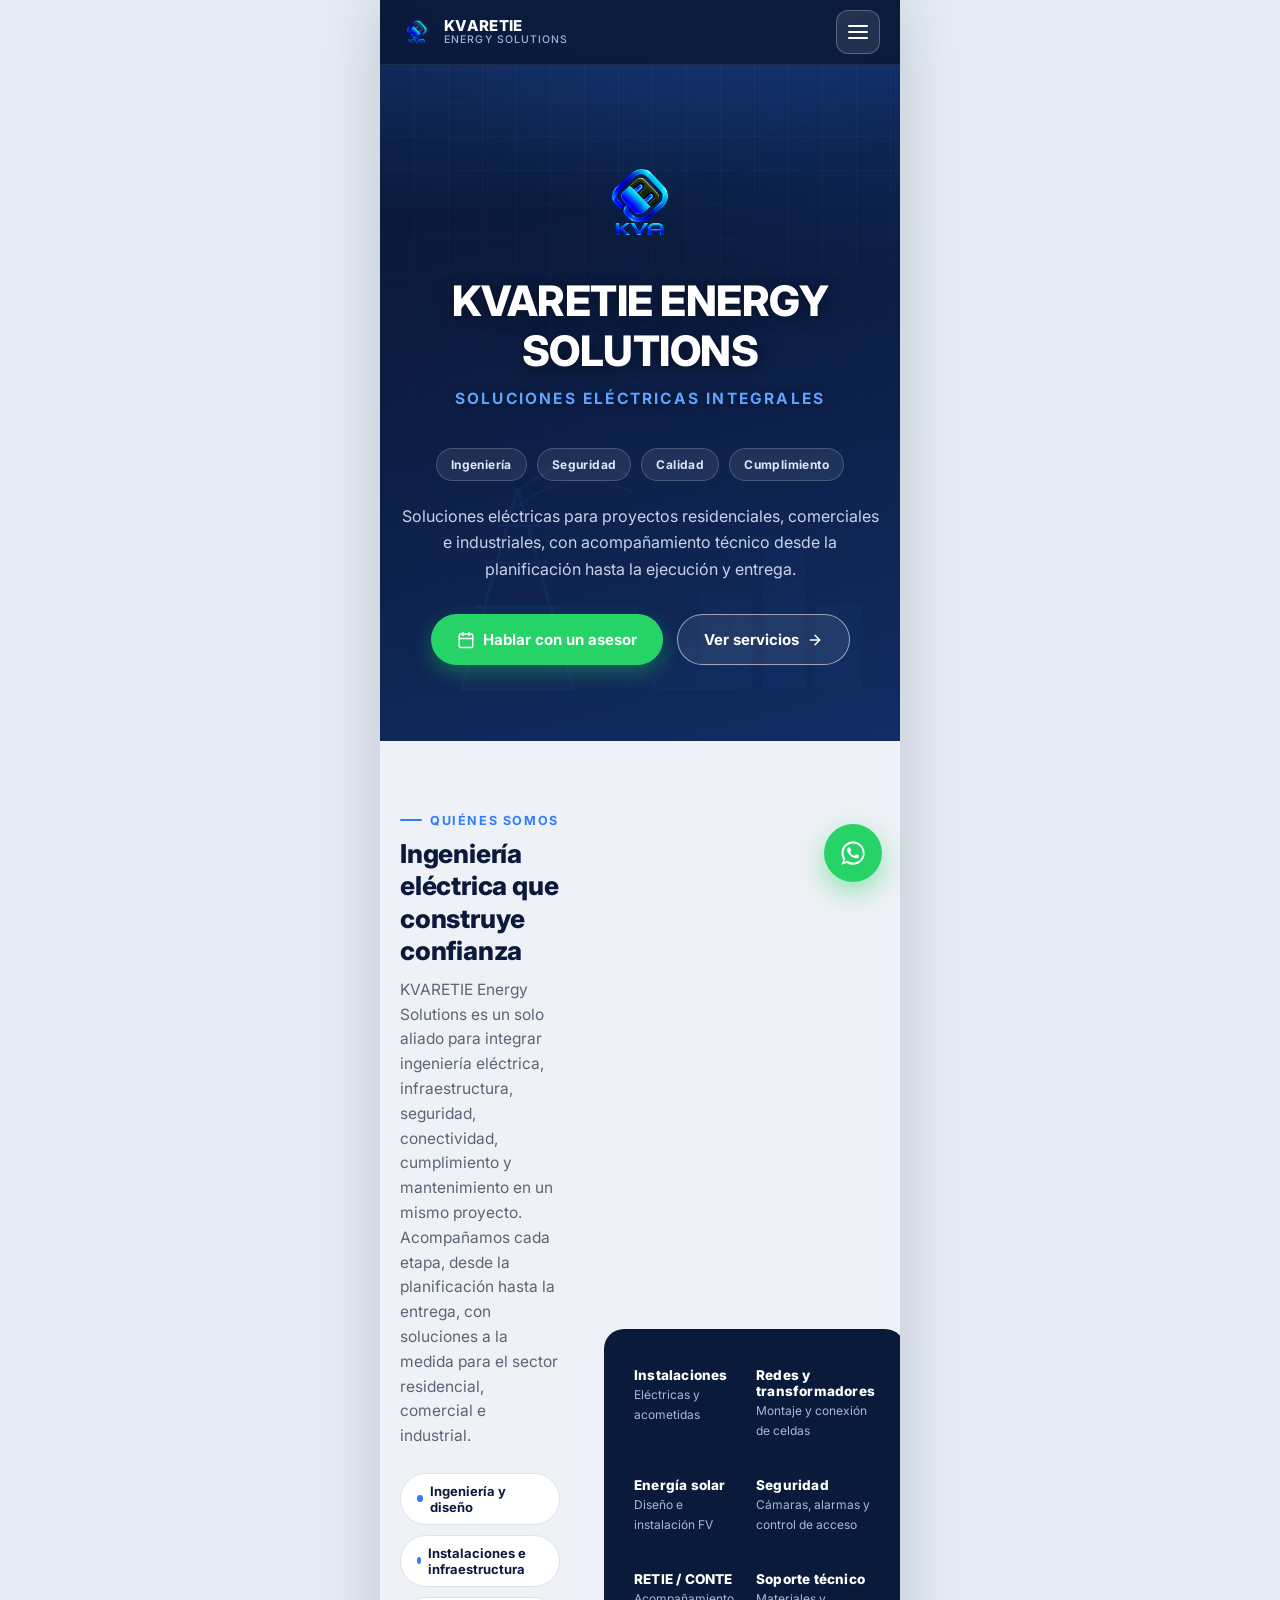
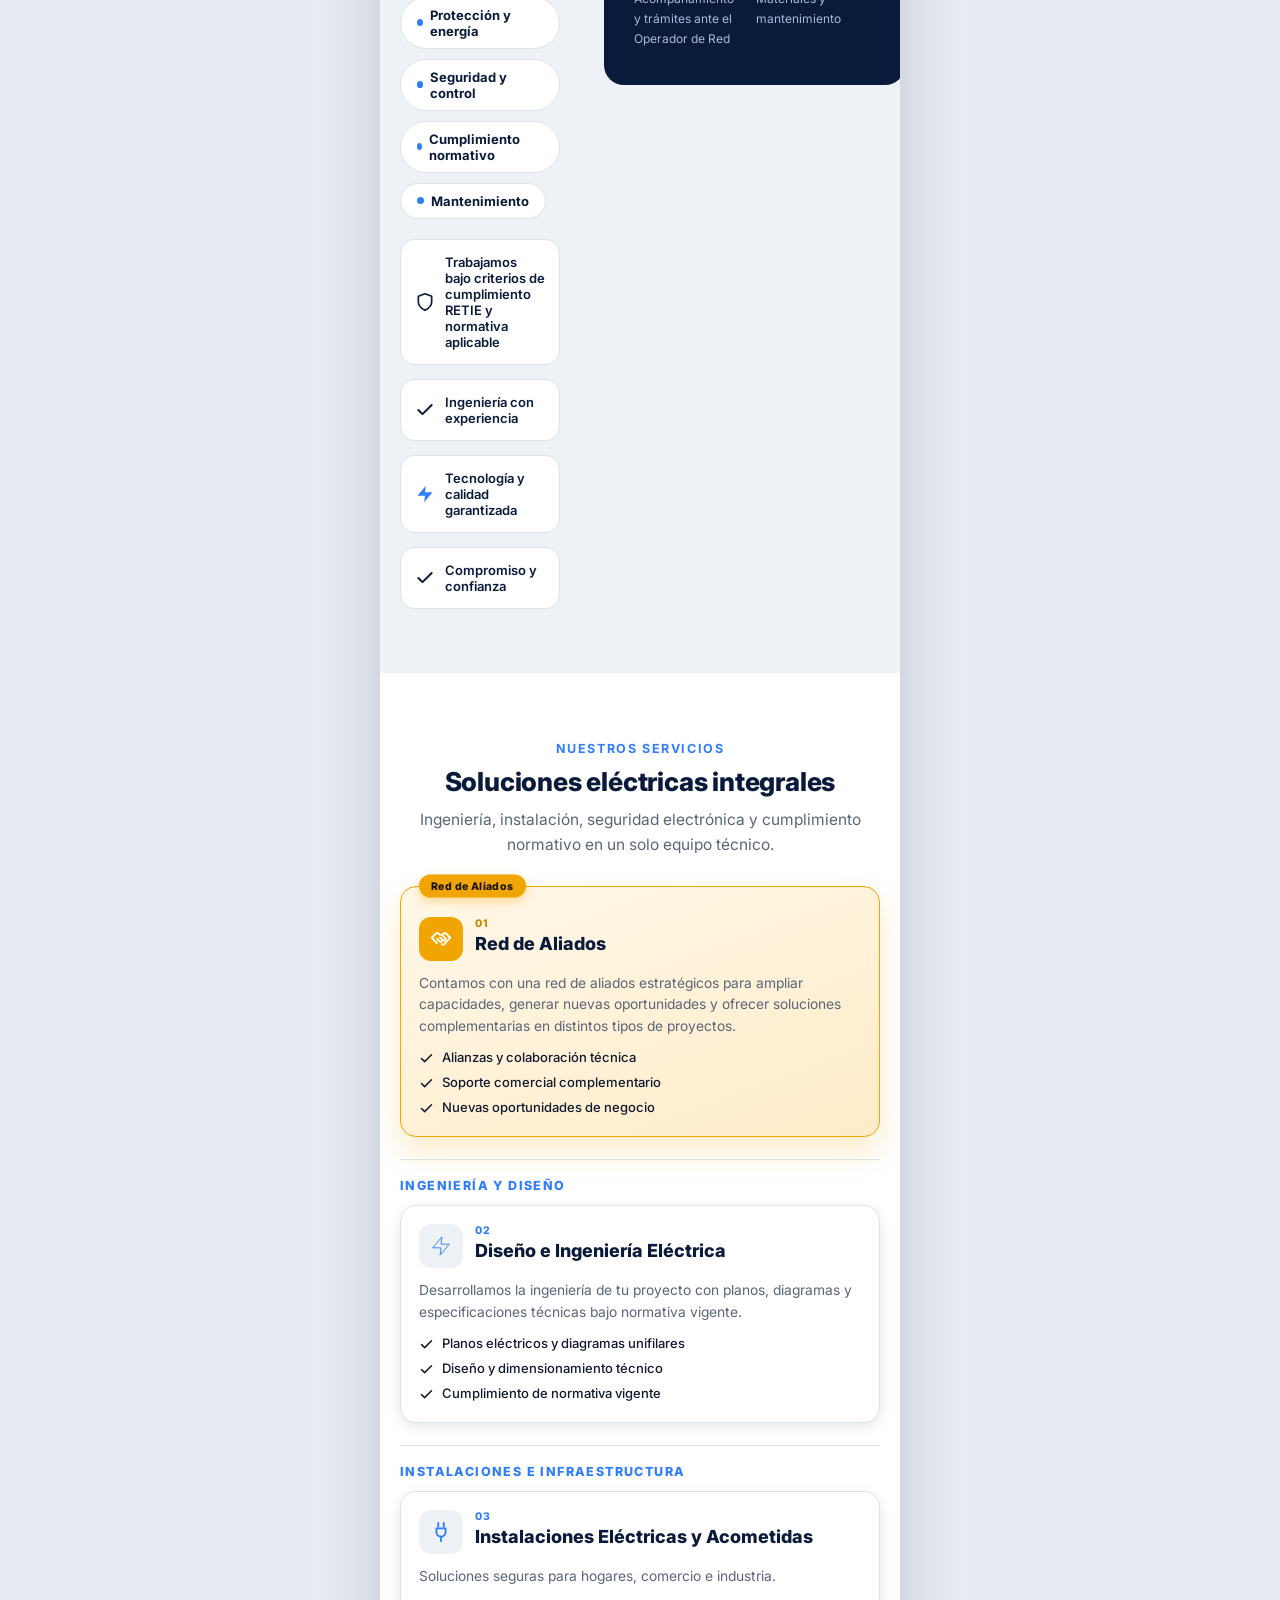
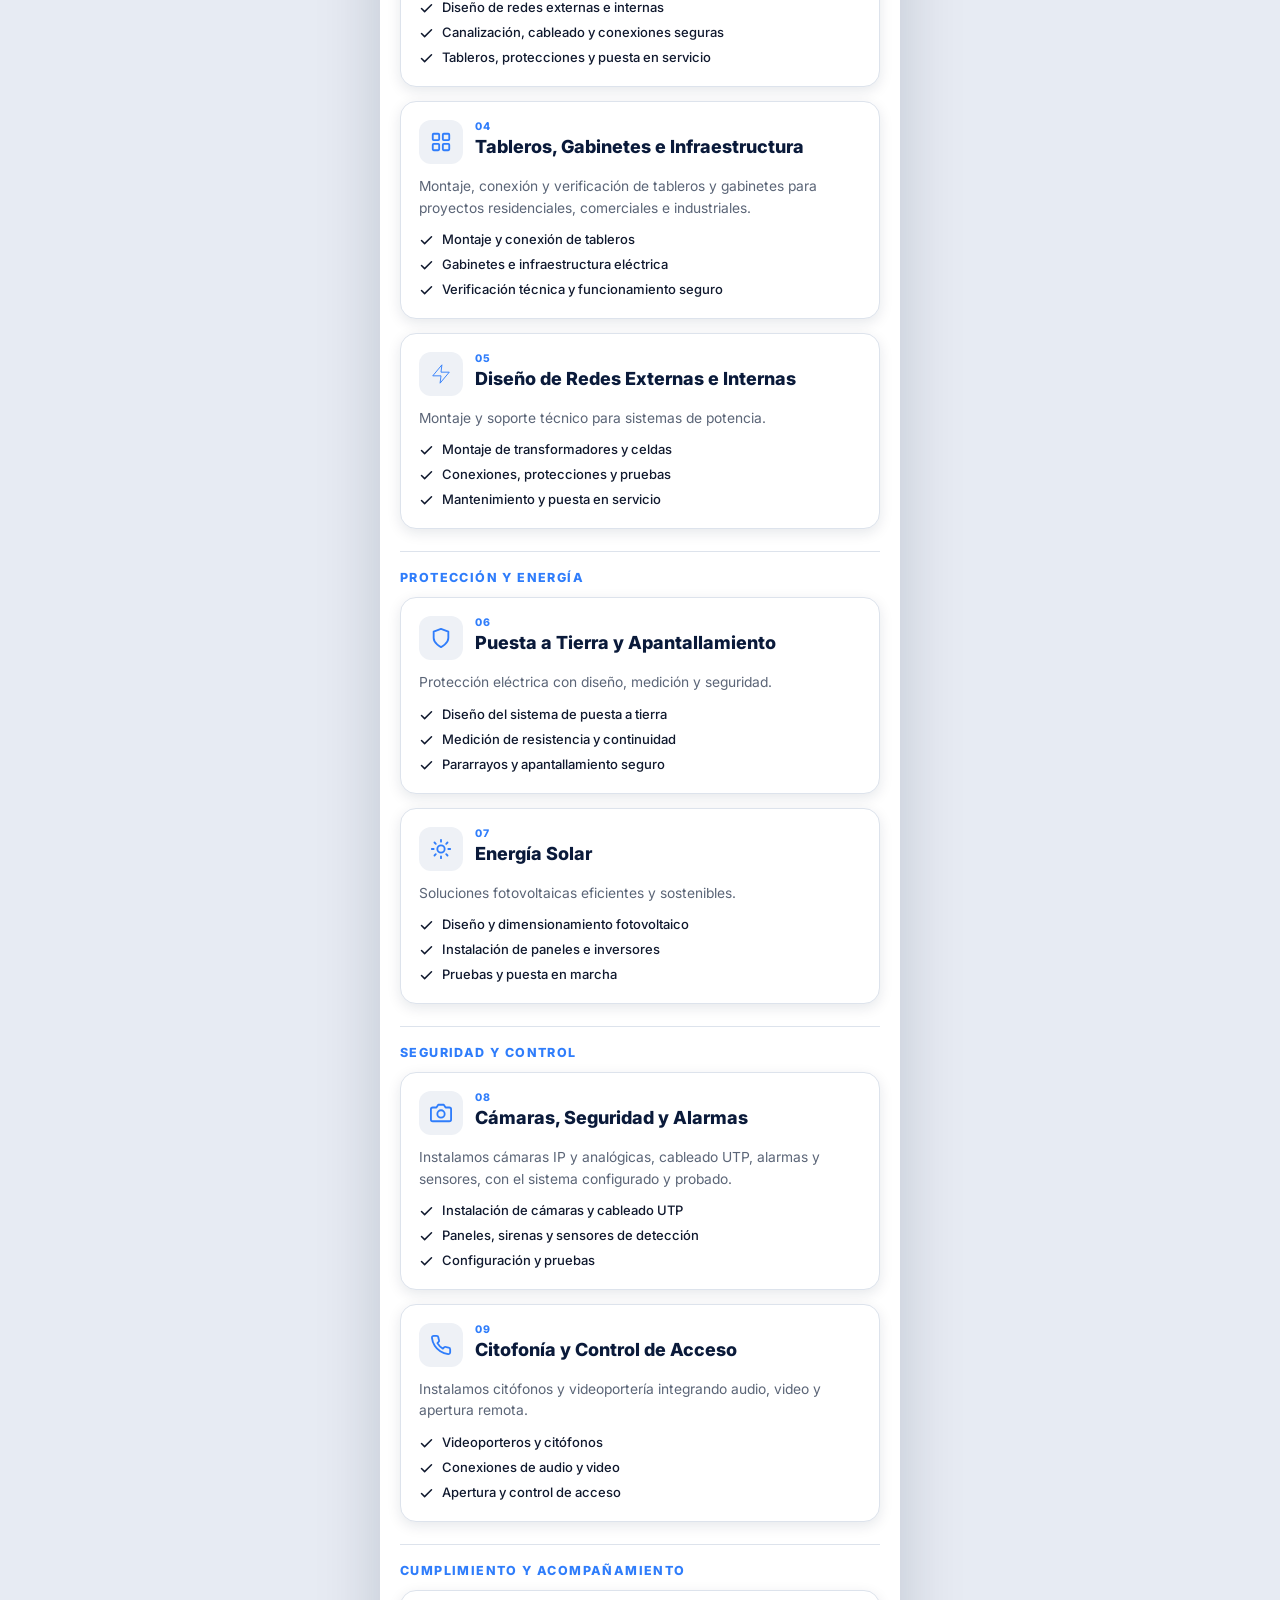
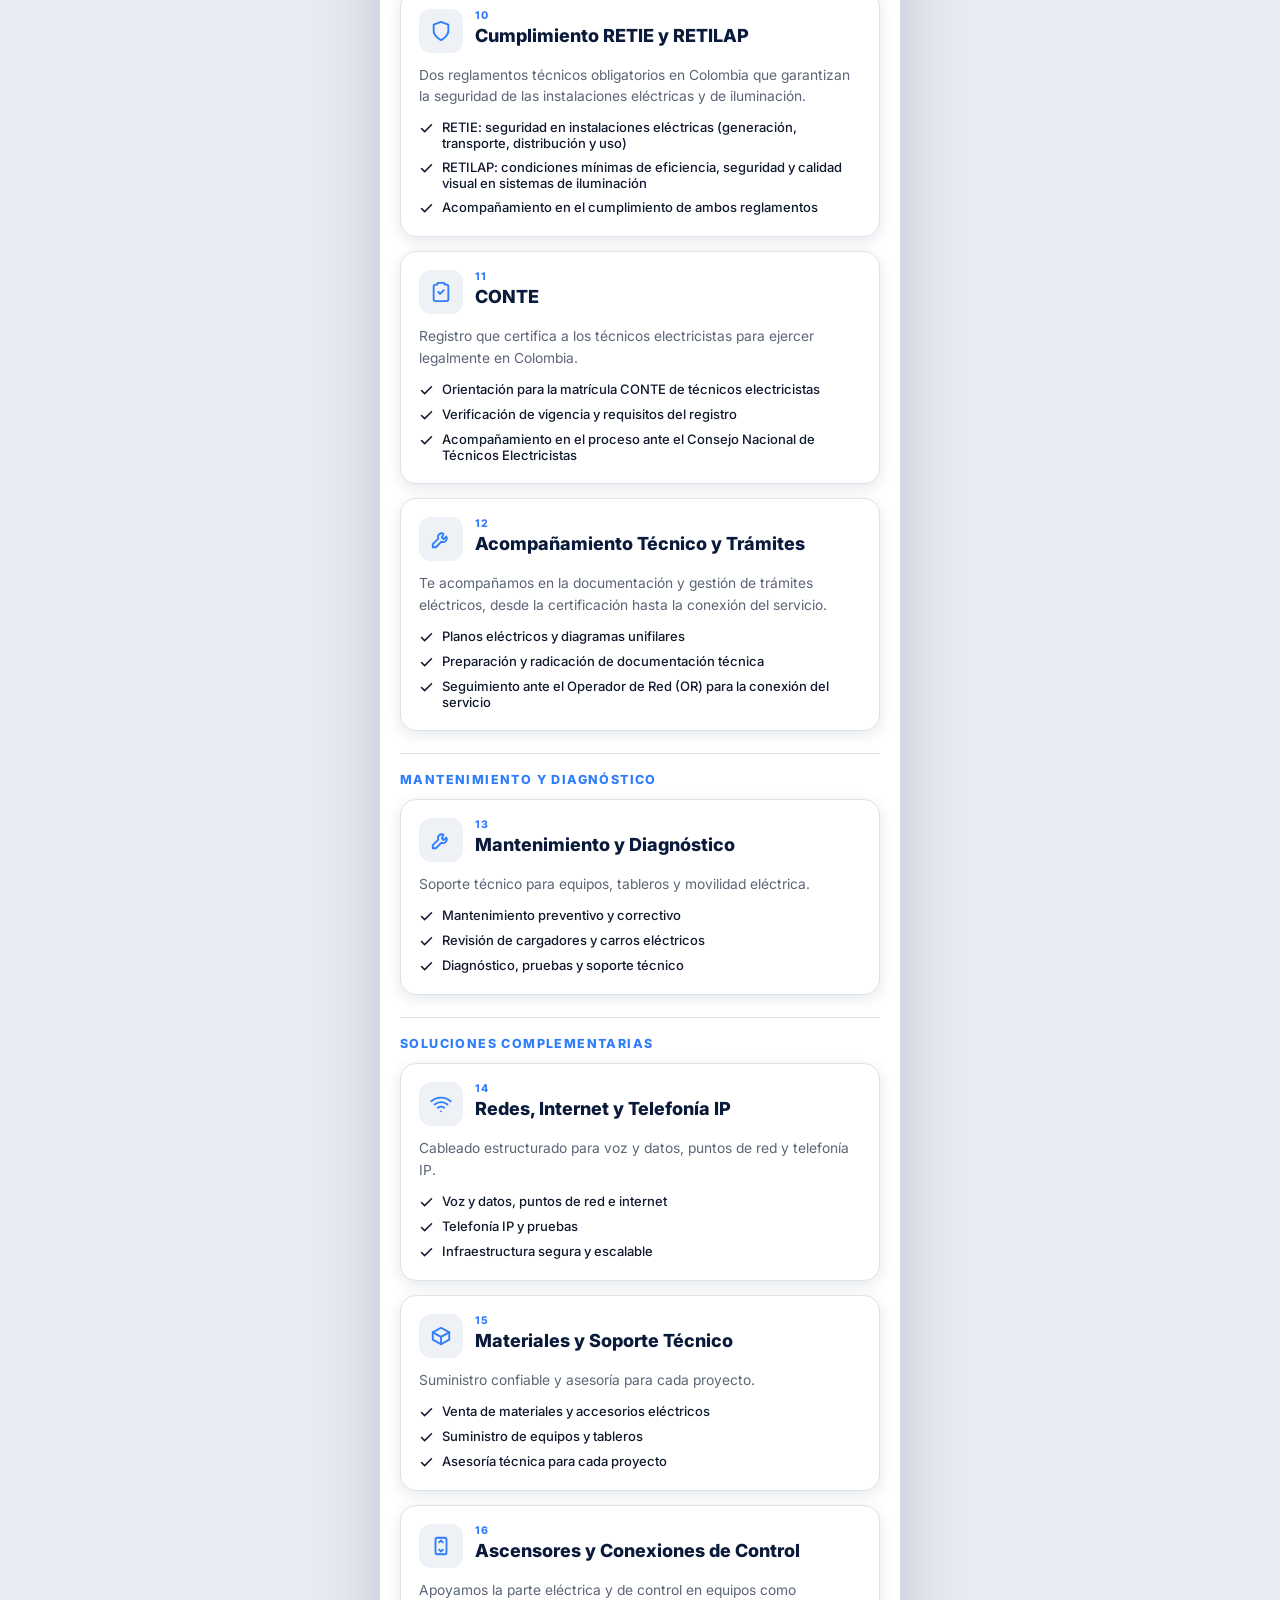
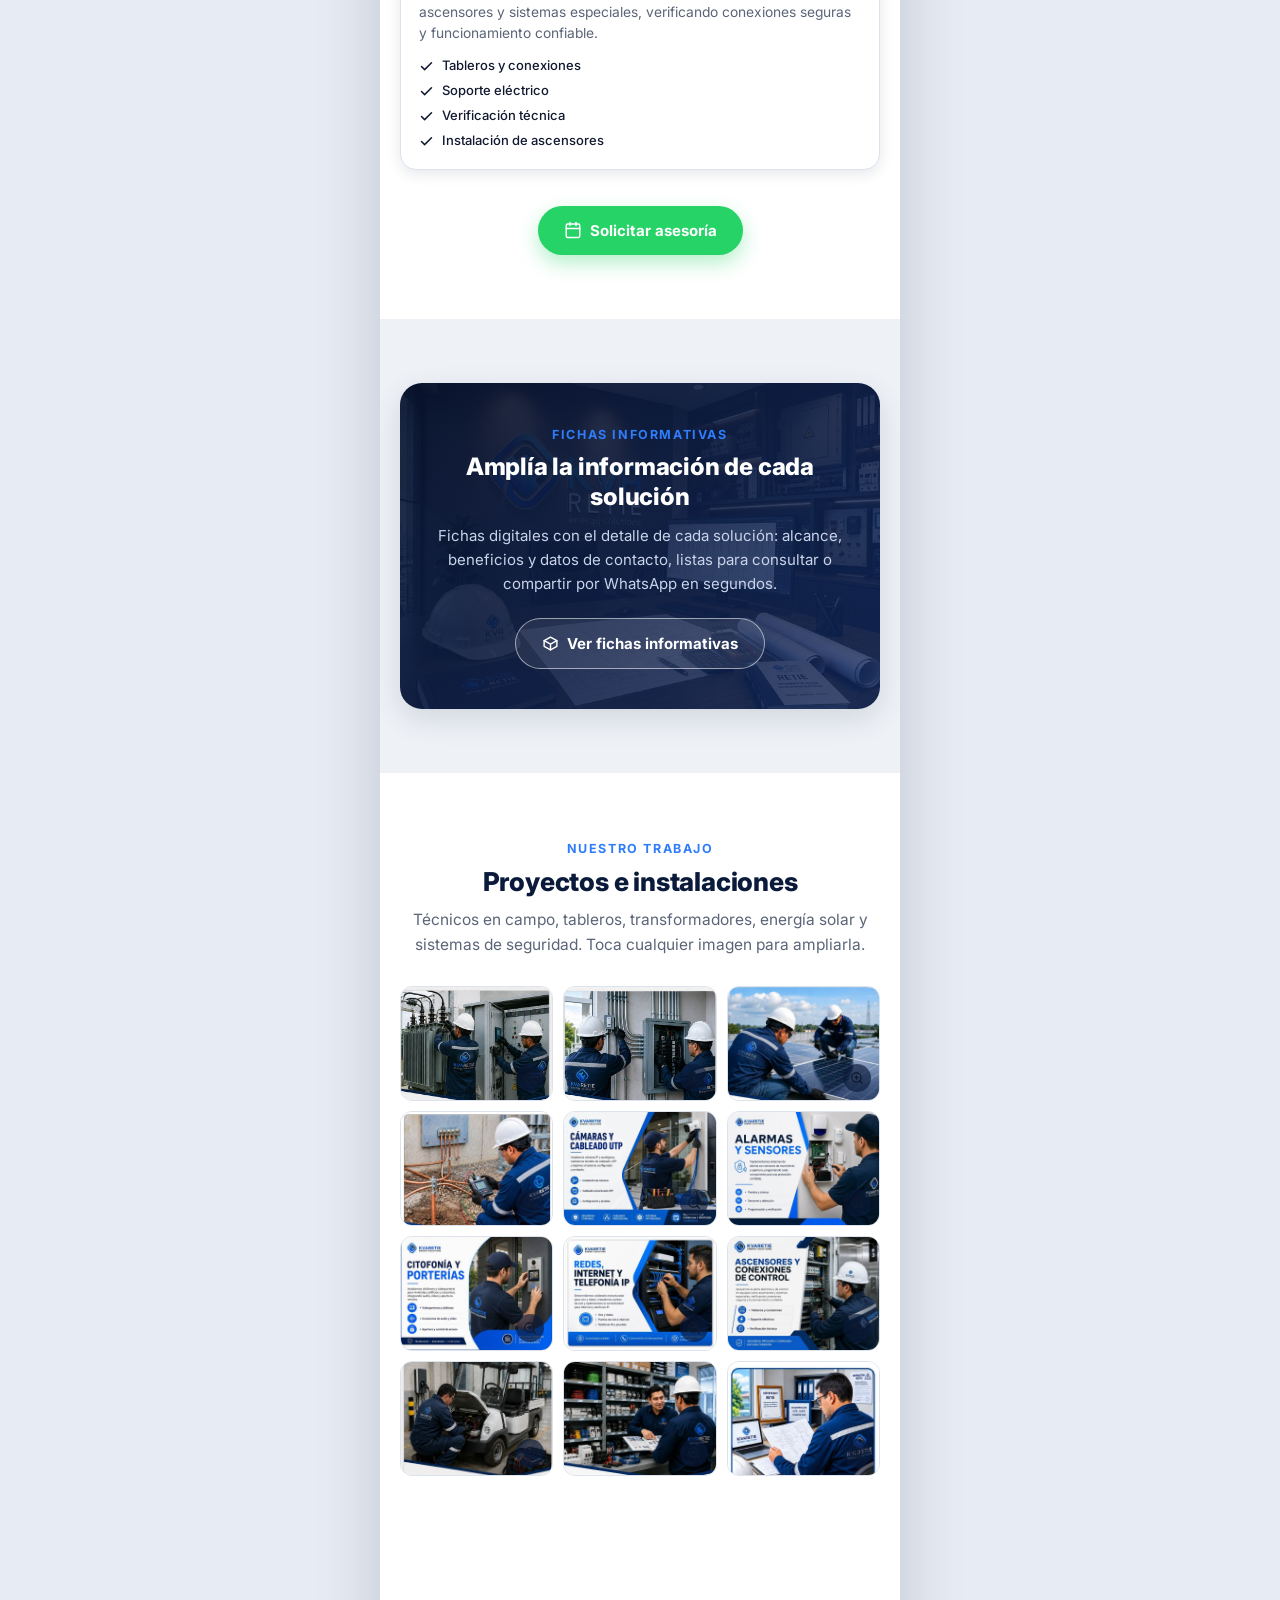
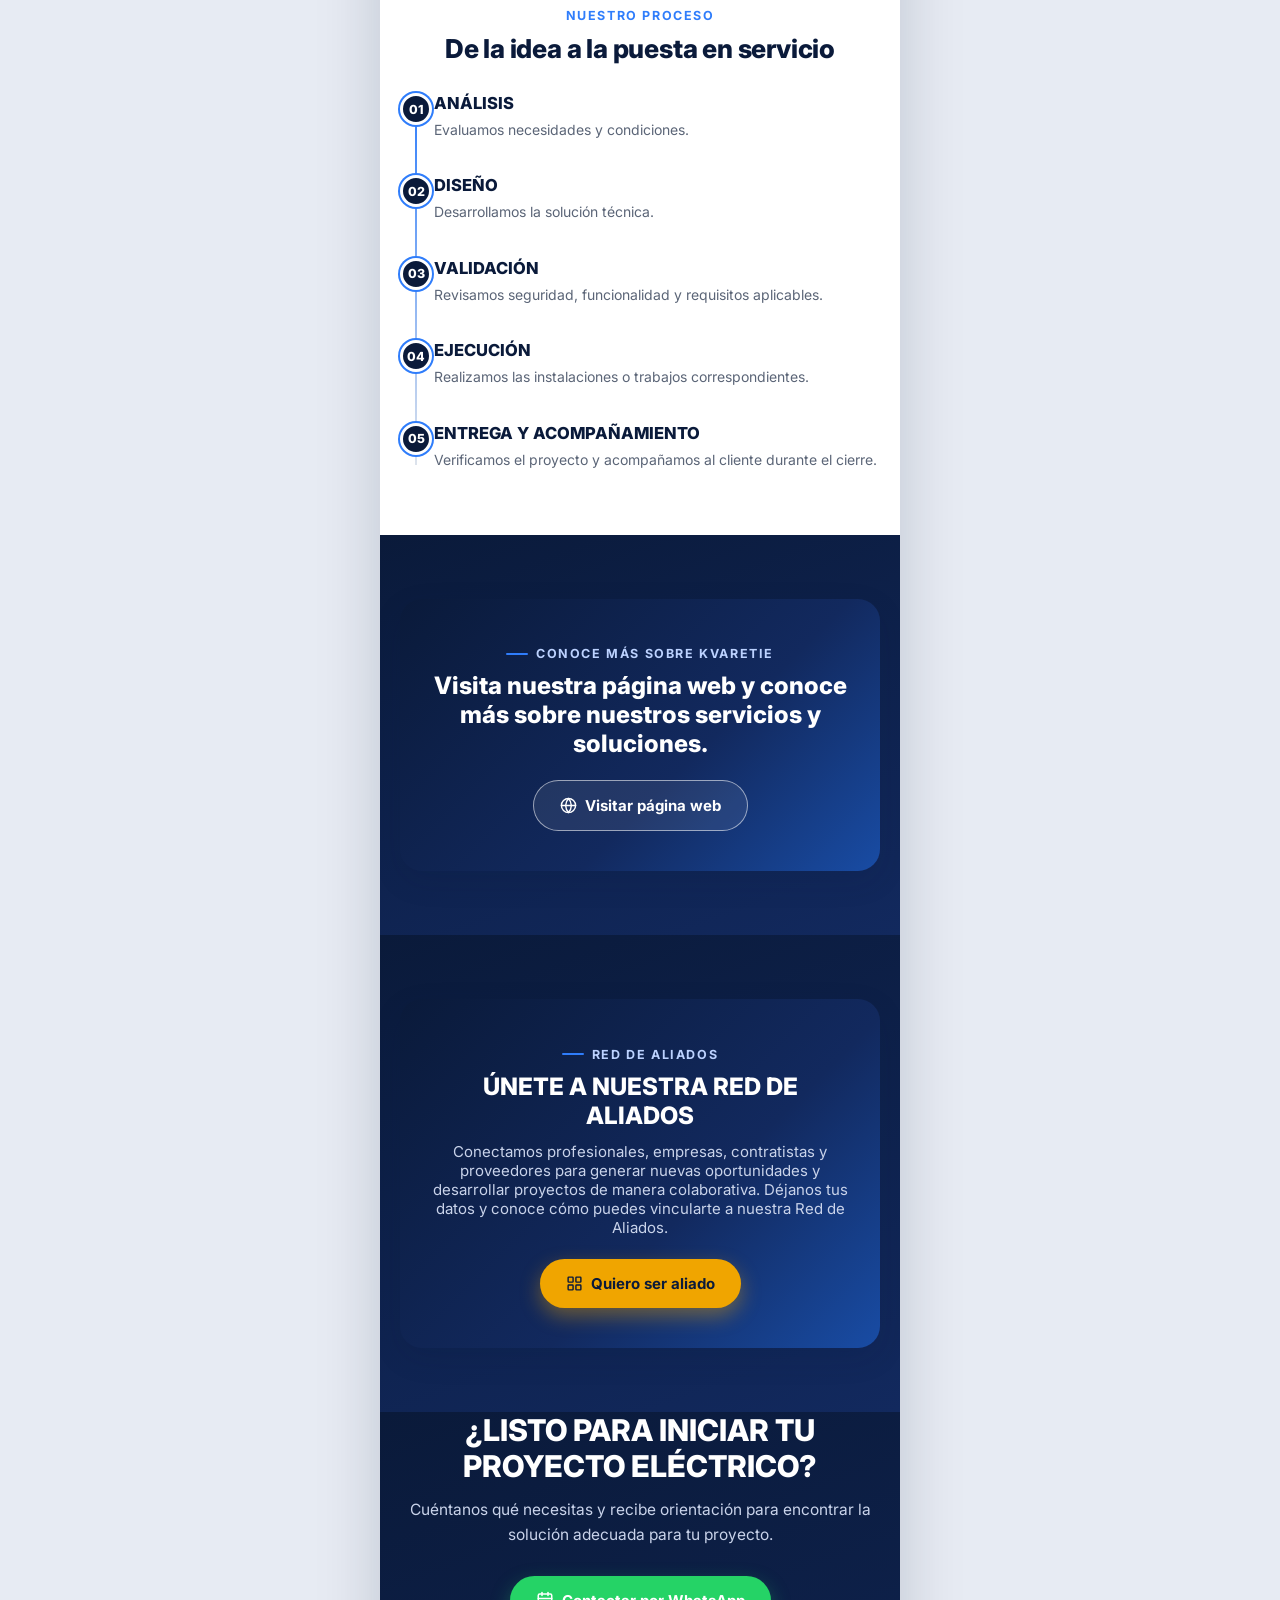
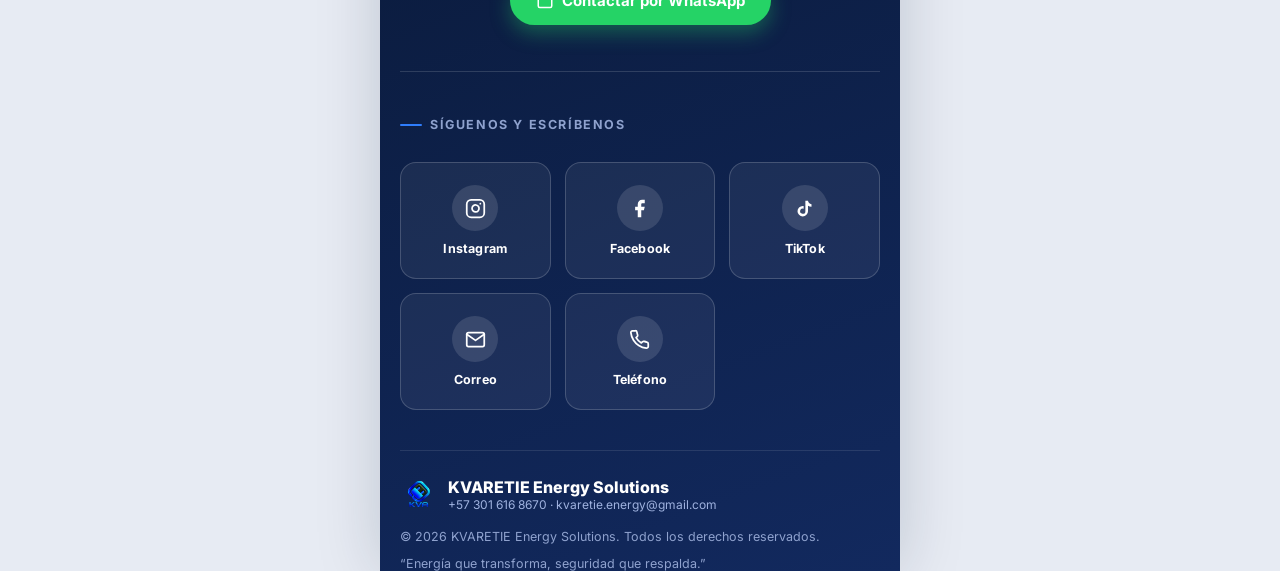
==== index.html @ d1be9ee9 "Auditoria: corregir mensajes de WhatsApp de la pagina principal" ====
<!DOCTYPE html>

<html lang="es">
<head>
<meta charset="utf-8"/>
<meta content="width=device-width, initial-scale=1, viewport-fit=cover" name="viewport"/>
<title>KVARETIE Energy Solutions | Soluciones Eléctricas</title>
<meta content="Ingeniería eléctrica con tecnología, seguridad y cumplimiento normativo. Instalaciones, transformadores, energía solar, seguridad electrónica y acompañamiento en trámites RETIE/CONTE." name="description"/>
<meta content="#0a1a3a" name="theme-color"/>
<!-- Open Graph / WhatsApp preview -->
<meta content="website" property="og:type"/>
<meta content="KVARETIE Energy Solutions | Soluciones Eléctricas" property="og:title"/>
<meta content="Ingeniería • Seguridad • Calidad • Cumplimiento. Conoce nuestros servicios y agenda tu asesoría técnica." property="og:description"/>
<meta content="summary_large_image" property="twitter:card"/>
<meta content="https://kvaretieenergy-rgb.github.io/kvaretie-web/presentacion/assets/og-cover.png" property="og:image"/>
<meta content="1200" property="og:image:width"/>
<meta content="630" property="og:image:height"/>
<meta content="es_CO" property="og:locale"/>
<meta content="KVARETIE Energy Solutions" property="og:site_name"/>
<meta content="https://kvaretieenergy-rgb.github.io/kvaretie-web/presentacion/assets/og-cover.png" name="twitter:image"/>
<meta content="https://kvaretieenergy-rgb.github.io/kvaretie-web/" property="og:url"/>
<link href="https://kvaretieenergy-rgb.github.io/kvaretie-web/" rel="canonical"/>
<link href="presentacion/favicon.png" rel="icon" type="image/png"/>
<link href="presentacion/assets/apple-touch-icon.png" rel="apple-touch-icon"/>
<link href="https://fonts.googleapis.com" rel="preconnect"/>
<link crossorigin="" href="https://fonts.gstatic.com" rel="preconnect"/>
<link href="https://fonts.googleapis.com/css2?family=Inter:wght@400;500;600;700;800&amp;display=swap" rel="stylesheet"/>
<style>
/* =========================================================
   KVARETIE ENERGY SOLUTIONS — Catálogo Digital Interactivo
   ========================================================= */

:root{
  --navy: #0a1a3a;
  --navy-2: #0f2350;
  --navy-3: #12295e;
  --blue: #1f6feb;
  --blue-2: #2f7dfb;
  --blue-light: #5fa2ff;
  --silver: #eef1f6;
  --silver-2: #dde3ec;
  --ink: #10192e;
  --gray: #5b6577;
  --white: #ffffff;
  --radius: 16px;
  --radius-sm: 10px;
  --shadow: 0 10px 30px rgba(10,26,58,0.12);
  --shadow-sm: 0 4px 14px rgba(10,26,58,0.10);
  --maxw: 1120px;
  --wa-green: #25D366;
  --gold: #f0a500;
  --gold-dark: #c98700;
}

*{box-sizing:border-box;}
html{scroll-behavior:smooth;}
body{
  margin:0;
  font-family:'Inter',system-ui,-apple-system,Segoe UI,Roboto,Helvetica,Arial,sans-serif;
  color:var(--ink);
  background:var(--white);
  -webkit-font-smoothing:antialiased;
  overflow-x:hidden;
}
img{max-width:100%;display:block;}
a{color:inherit;text-decoration:none;}
button{font-family:inherit;cursor:pointer;}
h1,h2,h3,h4,p{margin:0;}
ul{margin:0;padding:0;list-style:none;}
.container{max-width:var(--maxw);margin:0 auto;padding:0 20px;}

.eyebrow{
  display:inline-flex;align-items:center;gap:8px;
  font-size:12.5px;font-weight:700;letter-spacing:1.6px;
  color:var(--blue-2);text-transform:uppercase;
  margin-bottom:10px;
}
.eyebrow::before{content:"";width:22px;height:2px;background:var(--blue-2);display:inline-block;border-radius:2px;}

.section-title{
  font-size:26px;font-weight:800;line-height:1.25;color:var(--navy);
  letter-spacing:-0.2px;
}
.section-sub{
  margin-top:10px;font-size:15.5px;color:var(--gray);line-height:1.6;max-width:640px;
}
.section-head{margin-bottom:28px;}
.section-head.center{text-align:center;}
.section-head.center .section-sub{margin-left:auto;margin-right:auto;}
.section-head.center .eyebrow::before{display:none;}

section{padding:64px 0;scroll-margin-top:70px;}
.bg-silver{background:var(--silver);}
.bg-navy{background:linear-gradient(160deg,var(--navy) 0%, var(--navy-3) 100%);color:#fff;}
.bg-navy .section-title{color:#fff;}
.bg-navy .section-sub{color:#c3cde6;}

/* ---------- Buttons ---------- */
.btn{
  display:inline-flex;align-items:center;justify-content:center;gap:8px;
  padding:15px 26px;border-radius:50px;font-weight:700;font-size:15px;
  border:none;transition:transform .15s ease, box-shadow .15s ease, background .15s ease;
  white-space:nowrap;
}
.btn:active{transform:scale(0.97);}
.btn-primary{background:var(--wa-green);color:#fff;box-shadow:0 8px 20px rgba(37,211,102,0.35);}
.btn-primary:hover{box-shadow:0 10px 26px rgba(37,211,102,0.45);}
.btn-outline{background:rgba(255,255,255,0.08);color:#fff;border:1.5px solid rgba(255,255,255,0.55);}
.btn-gold{background:var(--gold);color:var(--navy);box-shadow:0 8px 20px rgba(240,165,0,0.4);}
.btn-gold:hover{background:var(--gold-dark);color:#fff;}
.btn-outline:hover{background:rgba(255,255,255,0.16);}
.btn-outline-navy{background:transparent;color:var(--navy);border:1.5px solid var(--navy);}
.btn-outline-navy:hover{background:var(--navy);color:#fff;}
.btn-ghost-link{
  display:inline-flex;align-items:center;gap:6px;font-size:14px;font-weight:600;
  color:var(--blue-2);border-bottom:1px solid transparent;
}
.btn-ghost-link:hover{border-color:var(--blue-2);}
.btn-block{width:100%;}
.btn-row{display:flex;flex-wrap:wrap;gap:14px;}
.btn-row.center{justify-content:center;}

/* ---------- Header ---------- */
.site-header{
  position:fixed;top:0;left:0;right:0;z-index:200;
  background:rgba(10,26,58,0.92);-webkit-backdrop-filter:blur(8px);backdrop-filter:blur(8px);
  border-bottom:1px solid rgba(255,255,255,0.08);
}
.site-header .container{
  display:flex;align-items:center;justify-content:space-between;
  height:64px;
}
.brand{display:flex;align-items:center;gap:10px;color:#fff;}
.brand img{height:34px;width:34px;object-fit:contain;border-radius:8px;padding:3px;}
.brand-name{font-weight:800;font-size:15px;letter-spacing:0.3px;line-height:1.1;}
.brand-name small{display:block;font-weight:500;font-size:10.5px;letter-spacing:1.1px;color:#9fb2df;text-transform:uppercase;}

.menu-toggle{
  background:rgba(255,255,255,0.1);border:1px solid rgba(255,255,255,0.25);
  width:44px;height:44px;border-radius:12px;
  display:flex;align-items:center;justify-content:center;
  flex-direction:column;gap:4px;
}
.menu-toggle span{width:20px;height:2px;background:#fff;border-radius:2px;transition:.2s;}
.menu-toggle.active span:nth-child(1){transform:translateY(6px) rotate(45deg);}
.menu-toggle.active span:nth-child(2){opacity:0;}
.menu-toggle.active span:nth-child(3){transform:translateY(-6px) rotate(-45deg);}

.offcanvas{
  position:fixed;top:0;right:-100%;height:100%;width:min(340px,86vw);
  background:var(--navy);z-index:300;padding:26px 24px;
  transition:right .32s cubic-bezier(.4,0,.2,1);
  box-shadow:-20px 0 50px rgba(0,0,0,0.35);
  display:flex;flex-direction:column;
}
.offcanvas.open{right:0;}
.offcanvas-close{
  align-self:flex-end;background:rgba(255,255,255,0.1);border:1px solid rgba(255,255,255,0.25);
  color:#fff;width:38px;height:38px;border-radius:10px;font-size:18px;
}
.offcanvas-nav{margin-top:22px;display:flex;flex-direction:column;}
.offcanvas-nav a{
  color:#e7ecf7;font-weight:700;font-size:16.5px;padding:13px 4px;
  border-bottom:1px solid rgba(255,255,255,0.08);
}
.offcanvas .btn-row{margin-top:22px;flex-direction:column;}
.offcanvas-social{display:flex;gap:12px;margin-top:20px;}
.offcanvas-social a{
  width:42px;height:42px;border-radius:12px;background:rgba(255,255,255,0.08);
  display:flex;align-items:center;justify-content:center;border:1px solid rgba(255,255,255,0.18);
}
.offcanvas-social svg{width:19px;height:19px;fill:#fff;}
.scrim{
  position:fixed;inset:0;background:rgba(4,10,26,0.6);z-index:250;
  opacity:0;pointer-events:none;transition:opacity .3s ease;
}
.scrim.open{opacity:1;pointer-events:auto;}

/* ---------- Hero ---------- */
.hero{
  position:relative;padding:150px 0 76px;color:#fff;overflow:hidden;
  background:
    radial-gradient(1100px 480px at 15% -10%, rgba(47,125,251,0.35), transparent 60%),
    radial-gradient(900px 500px at 100% 0%, rgba(31,111,235,0.25), transparent 55%),
    linear-gradient(165deg, rgba(8,22,51,.62) 0%, rgba(13,31,71,.78) 45%, rgba(18,48,105,.90) 100%),
    url("[data-uri]");
  background-size: auto, auto, auto, cover;
  background-position: 0 0, 0 0, 0 0, center bottom;
  background-repeat: repeat, repeat, repeat, no-repeat;
}
.hero::after{
  content:"";position:absolute;inset:0;pointer-events:none;
  background-image:
    linear-gradient(rgba(255,255,255,0.035) 1px, transparent 1px),
    linear-gradient(90deg, rgba(255,255,255,0.035) 1px, transparent 1px);
  background-size:34px 34px;
  -webkit-mask-image:linear-gradient(180deg, rgba(0,0,0,0.9), transparent 80%);
  mask-image:linear-gradient(180deg, rgba(0,0,0,0.9), transparent 80%);
}
.hero-inner{position:relative;z-index:2;text-align:center;max-width:760px;margin:0 auto;}
.hero-logo{
  width:104px;height:104px;object-fit:contain;border-radius:26px;
  padding:12px;margin:0 auto 22px;
}
.hero h1{
  font-size:clamp(28px,6vw,42px);font-weight:800;letter-spacing:-0.5px;line-height:1.18;
  text-shadow:0 2px 16px rgba(0,0,0,.45);
}
.hero .tagline{
  margin-top:14px;font-size:clamp(13px,3vw,15.5px);font-weight:700;letter-spacing:2.2px;
  color:var(--blue-light);text-transform:uppercase;
  text-shadow:0 1px 10px rgba(0,0,0,.4);
}
.hero p.desc{
  margin:22px auto 0;font-size:16px;line-height:1.65;color:#c9d3ea;max-width:560px;
}
.hero .btn-row{margin-top:32px;}
.hero .web-link{margin-top:22px;display:inline-flex;}
.hero-badges{
  margin-top:40px;display:flex;flex-wrap:wrap;gap:10px;justify-content:center;
}
.hero-badge{
  font-size:12px;font-weight:700;letter-spacing:0.4px;color:#dbe6ff;
  background:rgba(255,255,255,0.08);border:1px solid rgba(255,255,255,0.18);
  padding:8px 14px;border-radius:50px;
}

/* ---------- Video ---------- */
.video-wrap{
  position:relative;border-radius:20px;overflow:hidden;box-shadow:var(--shadow);
  background:#000;aspect-ratio:16/9;max-width:820px;margin:0 auto;
}
.video-wrap video{width:100%;height:100%;object-fit:cover;display:block;}
.video-play{
  position:absolute;inset:0;display:flex;align-items:center;justify-content:center;
  background:linear-gradient(180deg, rgba(5,12,30,0.15), rgba(5,12,30,0.55));
  border:none;transition:opacity .25s ease;
}
.video-play.hidden{opacity:0;pointer-events:none;}
.video-play .play-circle{
  width:78px;height:78px;border-radius:50%;background:rgba(255,255,255,0.16);
  border:2px solid rgba(255,255,255,0.75);display:flex;align-items:center;justify-content:center;
  -webkit-backdrop-filter:blur(3px);backdrop-filter:blur(3px);
}
.video-play svg{width:26px;height:26px;fill:#fff;margin-left:4px;}
.video-caption{text-align:center;margin-top:20px;font-size:15px;color:var(--gray);max-width:560px;
  margin-left:auto;margin-right:auto;line-height:1.6;}

/* ---------- Quiénes somos ---------- */
.pills{display:flex;flex-wrap:wrap;gap:10px;margin-top:24px;}
.pill{
  font-size:13px;font-weight:700;padding:9px 16px;border-radius:50px;
  background:#fff;color:var(--navy);border:1.5px solid var(--silver-2);
  display:flex;align-items:center;gap:7px;
}
.pill .dot{width:7px;height:7px;border-radius:50%;background:var(--blue-2);}
.about-grid{display:grid;grid-template-columns:1.15fr 0.85fr;gap:44px;align-items:center;}
.about-card{
  background:var(--navy);border-radius:20px;padding:26px;color:#fff;
  display:grid;grid-template-columns:1fr 1fr;gap:14px;
}
.about-stat{padding:12px 4px;border-radius:14px;}
.about-stat b{display:block;font-size:13.5px;font-weight:800;color:#fff;letter-spacing:0.2px;}
.about-stat span{font-size:12px;color:#a9b8dc;}

.trust-row{
  margin-top:20px;display:grid;grid-template-columns:repeat(auto-fit,minmax(160px,1fr));gap:14px;
}
.trust-item{
  display:flex;align-items:center;gap:10px;background:#fff;border:1px solid var(--silver-2);
  padding:14px 14px;border-radius:14px;font-size:13px;font-weight:600;color:var(--navy);
}
.trust-item svg{width:20px;height:20px;flex:none;fill:var(--blue-2);}

/* ---------- Servicios ---------- */
.service-group-label{
  margin:8px 0 -2px;padding-top:18px;border-top:1px solid var(--silver-2);
  font-size:12.5px;font-weight:800;letter-spacing:1.4px;color:var(--blue-2);
  text-transform:uppercase;
}
.service-group-label:first-child{border-top:none;padding-top:0;margin-top:0;}
.services-grid{
  display:grid;grid-template-columns:repeat(auto-fit,minmax(300px,1fr));gap:14px;
}
.service-card{
  background:#fff;border:1px solid var(--silver-2);border-radius:var(--radius);
  box-shadow:var(--shadow-sm);padding:18px 18px 20px;
  transition:transform .2s ease, box-shadow .2s ease;
}
.service-card.featured{
  background:linear-gradient(160deg,#fff7e8 0%,#fdecc8 100%);
  border:1.5px solid var(--gold);
  box-shadow:0 14px 32px rgba(240,165,0,0.22);
}
.service-card.featured .service-icon{
  background:var(--gold);color:#fff;
}
.service-card.featured .service-num{
  color:var(--gold-dark);
}
.service-card.ally-card{position:relative;padding-top:30px;}
.ally-badge{
  position:absolute;top:-1px;left:18px;transform:translateY(-50%);
  background:var(--gold);color:#1a1200;font-size:10.5px;font-weight:800;
  letter-spacing:0.4px;padding:5px 12px;border-radius:999px;
  box-shadow:0 4px 10px rgba(240,165,0,0.35);
}
.service-card:hover{transform:translateY(-3px);box-shadow:var(--shadow);}
.service-top{display:flex;align-items:flex-start;gap:12px;}
.service-icon{
  flex:none;width:44px;height:44px;border-radius:12px;background:var(--silver);
  color:var(--blue-2);display:flex;align-items:center;justify-content:center;
}
.service-icon svg{width:22px;height:22px;fill:none;stroke:var(--blue-2);}
.service-num{
  display:block;font-size:10.5px;font-weight:800;letter-spacing:0.6px;color:var(--blue-2);
  margin-bottom:2px;
}
.service-top h3{font-size:18px;font-weight:800;color:var(--navy);line-height:1.3;}
.service-body{margin-top:12px;}
.service-body p{font-size:13.8px;color:var(--gray);line-height:1.55;}
.service-list{margin-top:12px;display:flex;flex-direction:column;gap:8px;}
.service-list li{
  display:flex;gap:8px;align-items:flex-start;font-size:13px;color:var(--ink);font-weight:500;
}
.service-list li svg{width:15px;height:15px;flex:none;margin-top:2px;fill:var(--blue-2);}
/* ---------- Flyer carousel ---------- */
.flyer-carousel-outer{position:relative;}
.flyer-track{
  display:flex;gap:16px;overflow-x:auto;scroll-snap-type:x mandatory;
  padding:6px 4px 18px;-webkit-overflow-scrolling:touch;scrollbar-width:thin;
}
.flyer-track::-webkit-scrollbar{height:6px;}
.flyer-track::-webkit-scrollbar-thumb{background:var(--silver-2);border-radius:10px;}
.flyer-item{
  flex:0 0 auto;width:200px;scroll-snap-align:start;border-radius:14px;overflow:hidden;
  border:1px solid var(--silver-2);box-shadow:var(--shadow-sm);background:#fff;cursor:pointer;
  transition:transform .18s ease;
}
.flyer-item:active{transform:scale(0.97);}
.flyer-item img{width:100%;height:266px;object-fit:contain;background:#fff;}
.flyer-item.wide img{height:150px;object-fit:cover;}
.flyer-item.wide{width:260px;}
.flyer-tag{padding:9px 10px;font-size:11.5px;font-weight:700;color:var(--navy);text-align:center;}
.carousel-nav{display:flex;gap:10px;justify-content:center;margin-top:6px;}
.carousel-nav button{
  width:40px;height:40px;border-radius:50%;border:1.5px solid var(--silver-2);background:#fff;
  display:flex;align-items:center;justify-content:center;
}
.carousel-nav svg{width:16px;height:16px;fill:var(--navy);}
.carousel-hint{
  text-align:center;font-size:12px;color:var(--gray);margin-top:10px;font-weight:600;
}

/* ---------- Gallery ---------- */
.gallery-grid{
  display:grid;grid-template-columns:repeat(auto-fit,minmax(150px,1fr));gap:10px;
}
.gallery-item{
  border-radius:12px;overflow:hidden;aspect-ratio:4/3;cursor:pointer;position:relative;
  border:1px solid var(--silver-2);
}
.gallery-item img{width:100%;height:100%;object-fit:cover;transition:transform .3s ease;}
.gallery-item:hover img{transform:scale(1.06);}
.gallery-item .zoom-badge{
  position:absolute;bottom:8px;right:8px;width:28px;height:28px;border-radius:50%;
  background:rgba(10,26,58,0.65);display:flex;align-items:center;justify-content:center;
}
.gallery-item .zoom-badge svg{width:14px;height:14px;fill:#fff;}

/* ---------- Proceso ---------- */
.timeline{position:relative;max-width:640px;margin:0 auto;padding-left:34px;}
.timeline::before{
  content:"";position:absolute;left:15px;top:6px;bottom:6px;width:2px;
  background:linear-gradient(180deg,var(--blue-2),var(--silver-2));
}
.timeline-item{position:relative;padding-bottom:34px;}
.timeline-item:last-child{padding-bottom:0;}
.timeline-dot{
  position:absolute;left:-34px;top:0;width:32px;height:32px;border-radius:50%;
  background:var(--navy);color:#fff;font-size:12.5px;font-weight:800;
  display:flex;align-items:center;justify-content:center;border:3px solid #fff;box-shadow:0 0 0 2px var(--blue-2);
}
.timeline-item h4{font-size:16.5px;font-weight:800;color:var(--navy);}
.timeline-item p{margin-top:6px;font-size:14px;color:var(--gray);line-height:1.6;}

/* ---------- Web CTA ---------- */
.web-cta{
  border-radius:22px;padding:40px 30px;text-align:center;color:#fff;
  background:linear-gradient(135deg,var(--navy) 0%,var(--navy-3) 60%,var(--blue) 140%);
  box-shadow:var(--shadow);
}
.web-cta h2{font-size:24px;font-weight:800;}
.web-cta p{margin-top:12px;color:#c9d3ea;font-size:15px;max-width:480px;margin-left:auto;margin-right:auto;}
.web-cta .btn-row{justify-content:center;margin-top:22px;}

/* ---------- Connect grid ---------- */
.connect-grid{display:grid;grid-template-columns:repeat(auto-fit,minmax(150px,1fr));gap:14px;}
.connect-btn{
  display:flex;flex-direction:column;align-items:center;gap:10px;text-align:center;
  background:rgba(255,255,255,0.06);border:1px solid rgba(255,255,255,0.18);border-radius:16px;
  padding:22px 12px;color:#fff;transition:transform .18s ease, background .18s ease;
}
.connect-btn:hover{transform:translateY(-3px);background:rgba(255,255,255,0.12);}
.connect-btn .ic{
  width:46px;height:46px;border-radius:50%;background:rgba(255,255,255,0.12);
  display:flex;align-items:center;justify-content:center;
}
.connect-btn .ic svg{width:21px;height:21px;fill:#fff;}
.connect-btn span{font-size:12.5px;font-weight:700;letter-spacing:0.2px;}

/* ---------- Footer / cierre ---------- */
.closing{text-align:center;}
.closing h2{font-size:clamp(22px,5vw,30px);font-weight:800;color:#fff;}
.closing p{margin:14px auto 0;color:#c9d3ea;max-width:520px;font-size:15.5px;line-height:1.6;}
.closing .btn-row{justify-content:center;margin-top:28px;}

.quick-access{margin-top:46px;padding-top:38px;border-top:1px solid rgba(255,255,255,0.14);}
.quick-access .connect-grid{margin-top:20px;max-width:640px;margin-left:auto;margin-right:auto;}

.footer-bottom-simple{margin-top:40px;padding-top:24px;border-top:1px solid rgba(255,255,255,0.1);
  display:flex;flex-wrap:wrap;align-items:center;justify-content:space-between;gap:16px;}
.footer-copyright-row{display:flex;flex-wrap:wrap;gap:12px;font-size:12.5px;color:#8fa2ce;}

.footer-brand{display:flex;align-items:center;gap:10px;}
.footer-brand img{height:38px;width:38px;border-radius:8px;padding:3px;}
/* ---------- Floating WhatsApp ---------- */
.wa-float{
  position:fixed;right:18px;bottom:18px;z-index:150;
  width:58px;height:58px;border-radius:50%;background:var(--wa-green);
  display:flex;align-items:center;justify-content:center;
  box-shadow:0 10px 26px rgba(37,211,102,0.45);
  animation:wa-pulse 2.6s infinite;
}
.wa-float svg{width:28px;height:28px;fill:#fff;}
@keyframes wa-pulse{
  0%{box-shadow:0 10px 26px rgba(37,211,102,0.45), 0 0 0 0 rgba(37,211,102,0.5);}
  70%{box-shadow:0 10px 26px rgba(37,211,102,0.45), 0 0 0 14px rgba(37,211,102,0);}
  100%{box-shadow:0 10px 26px rgba(37,211,102,0.45), 0 0 0 0 rgba(37,211,102,0);}
}

/* ---------- Lightbox ---------- */
.lightbox{
  position:fixed;inset:0;background:rgba(4,10,26,0.94);z-index:400;
  display:flex;align-items:center;justify-content:center;padding:26px;
  opacity:0;pointer-events:none;transition:opacity .25s ease;
}
.lightbox.open{opacity:1;pointer-events:auto;}
.lightbox img{max-width:100%;max-height:82vh;border-radius:12px;box-shadow:0 20px 60px rgba(0,0,0,0.5);}
.lightbox-close{
  position:absolute;top:18px;right:18px;width:44px;height:44px;border-radius:50%;
  background:rgba(255,255,255,0.12);border:1px solid rgba(255,255,255,0.3);color:#fff;font-size:20px;
}
.lightbox-arrow{
  position:absolute;top:50%;transform:translateY(-50%);width:46px;height:46px;border-radius:50%;
  background:rgba(255,255,255,0.12);border:1px solid rgba(255,255,255,0.3);
  display:flex;align-items:center;justify-content:center;
}
.lightbox-arrow svg{width:18px;height:18px;fill:#fff;}
.lightbox-arrow.prev{left:16px;}
.lightbox-arrow.next{right:16px;}

/* ---------- Reveal animation (fade-in sutil, contenido siempre visible por defecto) ---------- */
.reveal{opacity:1;transform:none;}
@media (prefers-reduced-motion: no-preference){
  .reveal{opacity:0;transform:translateY(14px);transition:opacity .55s ease, transform .55s ease;}
  .reveal.in{opacity:1;transform:translateY(0);}
}

/* ---------- Responsive ---------- */
@media (max-width:860px){
  .about-grid{grid-template-columns:1fr;}
  .about-card{grid-template-columns:1fr 1fr;}
}
@media (max-width:640px){
  section{padding:48px 0;}
  .hero{padding-top:120px;}
  .section-title{font-size:22px;}
  .footer-info{text-align:center;}
  .footer-col a, .footer-col p{margin-left:auto;margin-right:auto;}
}



/* =========================================================
   Empaquetado como presentación portátil para clientes
   (microlanding vertical, ancho máximo visual 520px)
   ========================================================= */
body{background:#e7ebf3;}
.page-shell{
  max-width:520px;margin:0 auto;background:#fff;position:relative;
  overflow-x:hidden;box-shadow:0 0 60px rgba(10,26,58,.18);
  min-height:100vh;
}
.site-header{left:max(0px, calc(50% - 260px));right:max(0px, calc(50% - 260px));}
.wa-float{right:max(18px, calc(50% - 260px + 18px));}
@media (max-width:520px){
  body{background:#fff;}
  .page-shell{box-shadow:none;}
}
</style>
</head>
<body>
<div class="page-shell">
<!-- ============ SVG ICON SPRITE ============ -->
<svg style="display:none">
<symbol id="icon-whatsapp" viewbox="0 0 24 24"><path d="M12.04 2C6.58 2 2.13 6.45 2.13 11.91c0 2.1.62 4.05 1.68 5.68L2 22l4.59-1.51a9.87 9.87 0 0 0 5.45 1.6h.005c5.46 0 9.9-4.45 9.9-9.91 0-2.65-1.03-5.14-2.9-7.01A9.82 9.82 0 0 0 12.04 2zm0 18.06h-.004a8.2 8.2 0 0 1-4.2-1.15l-.3-.18-3.12 1.02.99-3.02-.2-.31a8.18 8.18 0 0 1-1.26-4.39c0-4.53 3.7-8.22 8.24-8.22a8.2 8.2 0 0 1 5.83 2.41 8.15 8.15 0 0 1 2.41 5.81c0 4.54-3.7 8.24-8.24 8.24zm4.52-6.16c-.25-.12-1.47-.72-1.7-.81-.23-.08-.39-.12-.56.13-.17.25-.64.81-.78.97-.14.17-.29.19-.54.06-.25-.12-1.04-.38-1.98-1.22-.73-.65-1.23-1.46-1.37-1.71-.14-.25-.02-.38.11-.5.11-.11.25-.29.37-.43.12-.15.16-.25.25-.42.08-.17.04-.31-.02-.44-.06-.12-.56-1.35-.77-1.85-.2-.48-.41-.42-.56-.43-.14-.01-.31-.01-.48-.01-.16 0-.43.06-.66.31-.23.25-.87.85-.87 2.08 0 1.22.89 2.4 1.02 2.57.12.16 1.75 2.67 4.25 3.74.59.26 1.06.41 1.42.52.6.19 1.14.16 1.57.1.48-.07 1.47-.6 1.68-1.18.21-.58.21-1.08.15-1.18-.06-.11-.23-.17-.48-.29z"></path></symbol>
<symbol fill="none" id="icon-phone" stroke="currentColor" stroke-linecap="round" stroke-linejoin="round" stroke-width="2" viewbox="0 0 24 24"><path d="M22 16.92v3a2 2 0 0 1-2.18 2 19.79 19.79 0 0 1-8.63-3.07 19.5 19.5 0 0 1-6-6 19.79 19.79 0 0 1-3.07-8.67A2 2 0 0 1 4.11 2h3a2 2 0 0 1 2 1.72 12.84 12.84 0 0 0 .7 2.81 2 2 0 0 1-.45 2.11L8.09 9.91a16 16 0 0 0 6 6l1.27-1.27a2 2 0 0 1 2.11-.45 12.84 12.84 0 0 0 2.81.7A2 2 0 0 1 22 16.92z"></path></symbol>
<symbol fill="none" id="icon-mail" stroke="currentColor" stroke-linecap="round" stroke-linejoin="round" stroke-width="2" viewbox="0 0 24 24"><path d="M4 4h16c1.1 0 2 .9 2 2v12c0 1.1-.9 2-2 2H4c-1.1 0-2-.9-2-2V6c0-1.1.9-2 2-2z"></path><polyline points="22,6 12,13 2,6"></polyline></symbol>
<symbol fill="none" id="icon-globe" stroke="currentColor" stroke-linecap="round" stroke-linejoin="round" stroke-width="2" viewbox="0 0 24 24"><circle cx="12" cy="12" r="10"></circle><line x1="2" x2="22" y1="12" y2="12"></line><path d="M12 2a15.3 15.3 0 0 1 4 10 15.3 15.3 0 0 1-4 10 15.3 15.3 0 0 1-4-10 15.3 15.3 0 0 1 4-10z"></path></symbol>
<symbol fill="none" id="icon-calendar" stroke="currentColor" stroke-linecap="round" stroke-linejoin="round" stroke-width="2" viewbox="0 0 24 24"><rect height="18" rx="2" ry="2" width="18" x="3" y="4"></rect><line x1="16" x2="16" y1="2" y2="6"></line><line x1="8" x2="8" y1="2" y2="6"></line><line x1="3" x2="21" y1="10" y2="10"></line></symbol>
<symbol fill="none" id="icon-check" stroke="currentColor" stroke-linecap="round" stroke-linejoin="round" stroke-width="2.4" viewbox="0 0 24 24"><polyline points="20 6 9 17 4 12"></polyline></symbol>
<symbol fill="none" id="icon-chevron-left" stroke="currentColor" stroke-linecap="round" stroke-linejoin="round" stroke-width="2.4" viewbox="0 0 24 24"><polyline points="15 18 9 12 15 6"></polyline></symbol>
<symbol fill="none" id="icon-chevron-right" stroke="currentColor" stroke-linecap="round" stroke-linejoin="round" stroke-width="2.4" viewbox="0 0 24 24"><polyline points="9 18 15 12 9 6"></polyline></symbol>
<symbol fill="none" id="icon-x" stroke="currentColor" stroke-linecap="round" stroke-linejoin="round" stroke-width="2.4" viewbox="0 0 24 24"><line x1="18" x2="6" y1="6" y2="18"></line><line x1="6" x2="18" y1="6" y2="18"></line></symbol>
<symbol id="icon-play" viewbox="0 0 24 24"><polygon points="5 3 19 12 5 21 5 3"></polygon></symbol>
<symbol fill="none" id="icon-zoom" stroke="currentColor" stroke-linecap="round" stroke-linejoin="round" stroke-width="2.2" viewbox="0 0 24 24"><circle cx="11" cy="11" r="8"></circle><line x1="21" x2="16.65" y1="21" y2="16.65"></line><line x1="11" x2="11" y1="8" y2="14"></line><line x1="8" x2="14" y1="11" y2="11"></line></symbol>
<symbol fill="none" id="icon-arrow-right" stroke="currentColor" stroke-linecap="round" stroke-linejoin="round" stroke-width="2.2" viewbox="0 0 24 24"><line x1="5" x2="19" y1="12" y2="12"></line><polyline points="12 5 19 12 12 19"></polyline></symbol>
<symbol fill="none" id="icon-shield" stroke="currentColor" stroke-linecap="round" stroke-linejoin="round" stroke-width="2" viewbox="0 0 24 24"><path d="M12 22s8-4 8-10V5l-8-3-8 3v7c0 6 8 10 8 10z"></path></symbol>
<symbol id="icon-zap" viewbox="0 0 24 24"><polygon points="13 2 3 14 12 14 11 22 21 10 12 10 13 2"></polygon></symbol>
<symbol fill="none" id="icon-instagram" stroke="currentColor" stroke-linecap="round" stroke-linejoin="round" stroke-width="2" viewbox="0 0 24 24"><rect height="20" rx="5" ry="5" width="20" x="2" y="2"></rect><path d="M16 11.37A4 4 0 1 1 12.63 8 4 4 0 0 1 16 11.37z"></path><line x1="17.5" x2="17.51" y1="6.5" y2="6.5"></line></symbol>
<symbol id="icon-facebook" viewbox="0 0 24 24"><path d="M18 2h-3a5 5 0 0 0-5 5v3H7v4h3v8h4v-8h3l1-4h-4V7a1 1 0 0 1 1-1h3z"></path></symbol>
<symbol id="icon-tiktok" viewbox="0 0 24 24"><path d="M16 3c.3 2.1 1.7 3.7 4 4v3c-1.5 0-2.9-.4-4-1.2V15a6 6 0 1 1-6-6c.3 0 .7 0 1 .1v3.1a3 3 0 1 0 2 2.8V3h3z"></path></symbol>
<symbol fill="none" id="icon-download" stroke="currentColor" stroke-linecap="round" stroke-linejoin="round" stroke-width="2" viewbox="0 0 24 24"><path d="M21 15v4a2 2 0 0 1-2 2H5a2 2 0 0 1-2-2v-4"></path><polyline points="7 10 12 15 17 10"></polyline><line x1="12" x2="12" y1="15" y2="3"></line></symbol>
<symbol fill="none" id="icon-plug" stroke="currentColor" stroke-linecap="round" stroke-linejoin="round" stroke-width="2" viewbox="0 0 24 24"><path d="M9 2v4M15 2v4M7 8h10v4a5 5 0 0 1-5 5 5 5 0 0 1-5-5V8z"></path><path d="M12 17v5"></path></symbol>
<symbol fill="none" id="icon-grid" stroke="currentColor" stroke-linecap="round" stroke-linejoin="round" stroke-width="2" viewbox="0 0 24 24"><rect height="7" rx="1" width="7" x="3" y="3"></rect><rect height="7" rx="1" width="7" x="14" y="3"></rect><rect height="7" rx="1" width="7" x="3" y="14"></rect><rect height="7" rx="1" width="7" x="14" y="14"></rect></symbol>
<symbol fill="none" id="icon-sun" stroke="currentColor" stroke-linecap="round" stroke-linejoin="round" stroke-width="2" viewbox="0 0 24 24"><circle cx="12" cy="12" r="4"></circle><path d="M12 2v2M12 20v2M4.9 4.9l1.4 1.4M17.7 17.7l1.4 1.4M2 12h2M20 12h2M4.9 19.1l1.4-1.4M17.7 6.3l1.4-1.4"></path></symbol>
<symbol fill="none" id="icon-camera" stroke="currentColor" stroke-linecap="round" stroke-linejoin="round" stroke-width="2" viewbox="0 0 24 24"><path d="M23 19a2 2 0 0 1-2 2H3a2 2 0 0 1-2-2V8a2 2 0 0 1 2-2h4l2-3h6l2 3h4a2 2 0 0 1 2 2z"></path><circle cx="12" cy="13" r="4"></circle></symbol>
<symbol fill="none" id="icon-wifi" stroke="currentColor" stroke-linecap="round" stroke-linejoin="round" stroke-width="2" viewbox="0 0 24 24"><path d="M5 12.55a11 11 0 0 1 14.08 0"></path><path d="M1.42 9a16 16 0 0 1 21.16 0"></path><path d="M8.53 16.11a6 6 0 0 1 6.95 0"></path><circle cx="12" cy="20" fill="currentColor" r="1" stroke="none"></circle></symbol>
<symbol fill="none" id="icon-clipboard" stroke="currentColor" stroke-linecap="round" stroke-linejoin="round" stroke-width="2" viewbox="0 0 24 24"><path d="M9 2h6a1 1 0 0 1 1 1v1h2a2 2 0 0 1 2 2v14a2 2 0 0 1-2 2H6a2 2 0 0 1-2-2V6a2 2 0 0 1 2-2h2V3a1 1 0 0 1 1-1z"></path><path d="M9 12l2 2 4-4"></path></symbol>
<symbol fill="none" id="icon-wrench" stroke="currentColor" stroke-linecap="round" stroke-linejoin="round" stroke-width="2" viewbox="0 0 24 24"><path d="M14.7 6.3a4 4 0 0 0-5.6 5.2L3 17.6V21h3.4l6.1-6.1a4 4 0 0 0 5.2-5.6l-2.8 2.8-2-2z"></path></symbol>
<symbol fill="none" id="icon-box" stroke="currentColor" stroke-linecap="round" stroke-linejoin="round" stroke-width="2" viewbox="0 0 24 24"><path d="M21 8l-9-5-9 5v8l9 5 9-5V8z"></path><path d="M3 8l9 5 9-5M12 13v8"></path></symbol>
<symbol fill="none" id="icon-elevator" stroke="currentColor" stroke-linecap="round" stroke-linejoin="round" stroke-width="2" viewbox="0 0 24 24"><rect height="18" rx="2" width="12" x="6" y="3"></rect><path d="M10 8l2-2 2 2M10 16l2 2 2-2"></path></symbol>
<symbol fill="none" id="icon-handshake" stroke="currentColor" stroke-linecap="round" stroke-linejoin="round" stroke-width="2" viewbox="0 0 24 24"><path d="M8 12l2.5 2.5a1.5 1.5 0 0 0 2.12 0l.18-.18a1.5 1.5 0 0 0 0-2.12L11 10.4"></path><path d="M2 10.5 6.5 6a2 2 0 0 1 2.6-.1L11 7.5"></path><path d="M22 10.5 17.5 6a2 2 0 0 0-2.6-.1L13 7.5l3.5 3.5a1.5 1.5 0 0 1 0 2.12l-.18.18a1.5 1.5 0 0 1-2.12 0"></path><path d="M2 10.5 6 15l1.5 1.5M22 10.5 18 15l-2.5 2.5a1.8 1.8 0 0 1-2.5 0"></path></symbol>
</svg>
<!-- ============ HEADER ============ -->
<header class="site-header">
<div class="container">
<a class="brand" href="#inicio">
<img alt="Logo KVARETIE Energy Solutions" loading="eager" src="images/logo-kva-square.png"/>
<span class="brand-name">KVARETIE<small>Energy Solutions</small></span>
</a>
<button aria-label="Abrir menú" class="menu-toggle" id="menuToggle">
<span></span><span></span><span></span>
</button>
</div>
</header>
<div class="scrim" id="scrim"></div>
<nav class="offcanvas" id="offcanvas">
<button aria-label="Cerrar menú" class="offcanvas-close" id="offcanvasClose">
<svg height="16" width="16"><use href="#icon-x"></use></svg>
</button>
<div class="offcanvas-nav">
<a href="#inicio">Inicio</a>
<a href="#nosotros">Quiénes somos</a>
<a href="#servicios">Servicios</a>
<a href="#flyers">Galería de soluciones</a>
<a href="#trabajo">Nuestro trabajo</a>
<a href="#proceso">Nuestro proceso</a>
<a href="#contacto">Contacto</a>
</div>
<div class="offcanvas-social">
<a aria-label="Instagram" href="https://www.instagram.com/kvaretie.energy/" rel="noopener" target="_blank"><svg><use href="#icon-instagram"></use></svg></a>
<a aria-label="Facebook" href="https://www.facebook.com/kvaretie.energy" rel="noopener" target="_blank"><svg><use href="#icon-facebook"></use></svg></a>
<a aria-label="TikTok" href="https://www.tiktok.com/@kvaretie.energy" rel="noopener" target="_blank"><svg><use href="#icon-tiktok"></use></svg></a>
</div>
</nav>
<!-- ============ HERO / PORTADA ============ -->
<section class="hero" id="inicio">
<div class="container hero-inner">
<img alt="Logo KVARETIE Energy Solutions" class="hero-logo" loading="eager" src="presentacion/assets/kvaretie-logo.png"/>
<h1>KVARETIE ENERGY SOLUTIONS</h1>
<div class="tagline">Soluciones Eléctricas Integrales</div>
<div class="hero-badges">
<span class="hero-badge">Ingeniería</span>
<span class="hero-badge">Seguridad</span>
<span class="hero-badge">Calidad</span>
<span class="hero-badge">Cumplimiento</span>
</div>
<p class="desc">Soluciones eléctricas para proyectos residenciales, comerciales e industriales, con acompañamiento técnico desde la planificación hasta la ejecución y entrega.</p>
<div class="btn-row center">
<a class="btn btn-primary" href="https://wa.me/573016168670?text=Hola%2C%20buen%20d%C3%ADa.%20Estuve%20revisando%20la%20p%C3%A1gina%20de%20KVARETIE%20Energy%20Solutions%20y%20quisiera%20recibir%20asesor%C3%ADa%20sobre%20un%20proyecto%20o%20servicio%20el%C3%A9ctrico." rel="noopener" target="_blank">
<svg height="18" width="18"><use href="#icon-calendar"></use></svg> Hablar con un asesor
      </a>
<a class="btn btn-outline" href="#servicios">
        Ver servicios <svg height="16" width="16"><use href="#icon-arrow-right"></use></svg>
</a>
</div>
</div>
</section>

<!-- ============ QUIÉNES SOMOS ============ -->
<section class="bg-silver" id="nosotros">
<div class="container">
<div class="about-grid">
<div class="reveal">
<div class="eyebrow">Quiénes somos</div>
<h2 class="section-title">Ingeniería eléctrica que construye confianza</h2>
<p class="section-sub">KVARETIE Energy Solutions es un solo aliado para integrar ingeniería eléctrica, infraestructura, seguridad, conectividad, cumplimiento y mantenimiento en un mismo proyecto. Acompañamos cada etapa, desde la planificación hasta la entrega, con soluciones a la medida para el sector residencial, comercial e industrial.</p>
<div class="pills">
<span class="pill"><span class="dot"></span>Ingeniería y diseño</span>
<span class="pill"><span class="dot"></span>Instalaciones e infraestructura</span>
<span class="pill"><span class="dot"></span>Protección y energía</span>
<span class="pill"><span class="dot"></span>Seguridad y control</span>
<span class="pill"><span class="dot"></span>Cumplimiento normativo</span>
<span class="pill"><span class="dot"></span>Mantenimiento</span>
</div>
<div class="trust-row">
<div class="trust-item"><svg><use href="#icon-shield"></use></svg> Trabajamos bajo criterios de cumplimiento RETIE y normativa aplicable</div>
<div class="trust-item"><svg><use href="#icon-check"></use></svg> Ingeniería con experiencia</div>
<div class="trust-item"><svg><use href="#icon-zap"></use></svg> Tecnología y calidad garantizada</div>
<div class="trust-item"><svg><use href="#icon-check"></use></svg> Compromiso y confianza</div>
</div>
</div>
<div class="reveal">
<div class="about-card">
<div class="about-stat"><b>Instalaciones</b><span>Eléctricas y acometidas</span></div>
<div class="about-stat"><b>Redes y transformadores</b><span>Montaje y conexión de celdas</span></div>
<div class="about-stat"><b>Energía solar</b><span>Diseño e instalación FV</span></div>
<div class="about-stat"><b>Seguridad</b><span>Cámaras, alarmas y control de acceso</span></div>
<div class="about-stat"><b>RETIE / CONTE</b><span>Acompañamiento y trámites ante el Operador de Red</span></div>
<div class="about-stat"><b>Soporte técnico</b><span>Materiales y mantenimiento</span></div>
</div>
</div>
</div>
</div>
</section>
<!-- ============ SERVICIOS ============ -->
<section id="servicios">
<div class="container">
<div class="section-head center reveal">
<div class="eyebrow" style="justify-content:center">Nuestros servicios</div>
<h2 class="section-title">Soluciones eléctricas integrales</h2>
<p class="section-sub">Ingeniería, instalación, seguridad electrónica y cumplimiento normativo en un solo equipo técnico.</p>
</div>
<div class="services-grid">
<article class="service-card reveal featured ally-card">
<span class="ally-badge">Red de Aliados</span>
<div class="service-top">
<span class="service-icon"><svg height="22" width="22"><use href="#icon-handshake"></use></svg></span>
<div>
<span class="service-num">01</span>
<h3>Red de Aliados</h3>
</div>
</div>
<div class="service-body">
<p>Contamos con una red de aliados estratégicos para ampliar capacidades, generar nuevas oportunidades y ofrecer soluciones complementarias en distintos tipos de proyectos.</p>
<ul class="service-list">
<li><svg><use href="#icon-check"></use></svg>Alianzas y colaboración técnica</li>
<li><svg><use href="#icon-check"></use></svg>Soporte comercial complementario</li>
<li><svg><use href="#icon-check"></use></svg>Nuevas oportunidades de negocio</li>
</ul>
</div>
</article>
<div class="service-group-label reveal" style="grid-column:1/-1"><span>INGENIERÍA Y DISEÑO</span></div>
<article class="service-card reveal">
<div class="service-top">
<span class="service-icon"><svg height="22" width="22"><use href="#icon-zap"></use></svg></span>
<div>
<span class="service-num">02</span>
<h3>Diseño e Ingeniería Eléctrica</h3>
</div>
</div>
<div class="service-body">
<p>Desarrollamos la ingeniería de tu proyecto con planos, diagramas y especificaciones técnicas bajo normativa vigente.</p>
<ul class="service-list">
<li><svg><use href="#icon-check"></use></svg>Planos eléctricos y diagramas unifilares</li>
<li><svg><use href="#icon-check"></use></svg>Diseño y dimensionamiento técnico</li>
<li><svg><use href="#icon-check"></use></svg>Cumplimiento de normativa vigente</li>
</ul>
</div>
</article>
<div class="service-group-label reveal" style="grid-column:1/-1"><span>INSTALACIONES E INFRAESTRUCTURA</span></div>
<article class="service-card reveal">
<div class="service-top">
<span class="service-icon"><svg height="22" width="22"><use href="#icon-plug"></use></svg></span>
<div>
<span class="service-num">03</span>
<h3>Instalaciones Eléctricas y Acometidas</h3>
</div>
</div>
<div class="service-body">
<p>Soluciones seguras para hogares, comercio e industria.</p>
<ul class="service-list">
<li><svg><use href="#icon-check"></use></svg>Diseño de redes externas e internas</li>
<li><svg><use href="#icon-check"></use></svg>Canalización, cableado y conexiones seguras</li>
<li><svg><use href="#icon-check"></use></svg>Tableros, protecciones y puesta en servicio</li>
</ul>
</div>
</article>
<article class="service-card reveal">
<div class="service-top">
<span class="service-icon"><svg height="22" width="22"><use href="#icon-grid"></use></svg></span>
<div>
<span class="service-num">04</span>
<h3>Tableros, Gabinetes e Infraestructura</h3>
</div>
</div>
<div class="service-body">
<p>Montaje, conexión y verificación de tableros y gabinetes para proyectos residenciales, comerciales e industriales.</p>
<ul class="service-list">
<li><svg><use href="#icon-check"></use></svg>Montaje y conexión de tableros</li>
<li><svg><use href="#icon-check"></use></svg>Gabinetes e infraestructura eléctrica</li>
<li><svg><use href="#icon-check"></use></svg>Verificación técnica y funcionamiento seguro</li>
</ul>
</div>
</article>
<article class="service-card reveal">
<div class="service-top">
<span class="service-icon"><svg height="22" width="22"><use href="#icon-zap"></use></svg></span>
<div>
<span class="service-num">05</span>
<h3>Diseño de Redes Externas e Internas</h3>
</div>
</div>
<div class="service-body">
<p>Montaje y soporte técnico para sistemas de potencia.</p>
<ul class="service-list">
<li><svg><use href="#icon-check"></use></svg>Montaje de transformadores y celdas</li>
<li><svg><use href="#icon-check"></use></svg>Conexiones, protecciones y pruebas</li>
<li><svg><use href="#icon-check"></use></svg>Mantenimiento y puesta en servicio</li>
</ul>
</div>
</article>
<div class="service-group-label reveal" style="grid-column:1/-1"><span>PROTECCIÓN Y ENERGÍA</span></div>
<article class="service-card reveal">
<div class="service-top">
<span class="service-icon"><svg height="22" width="22"><use href="#icon-shield"></use></svg></span>
<div>
<span class="service-num">06</span>
<h3>Puesta a Tierra y Apantallamiento</h3>
</div>
</div>
<div class="service-body">
<p>Protección eléctrica con diseño, medición y seguridad.</p>
<ul class="service-list">
<li><svg><use href="#icon-check"></use></svg>Diseño del sistema de puesta a tierra</li>
<li><svg><use href="#icon-check"></use></svg>Medición de resistencia y continuidad</li>
<li><svg><use href="#icon-check"></use></svg>Pararrayos y apantallamiento seguro</li>
</ul>
</div>
</article>
<article class="service-card reveal">
<div class="service-top">
<span class="service-icon"><svg height="22" width="22"><use href="#icon-sun"></use></svg></span>
<div>
<span class="service-num">07</span>
<h3>Energía Solar</h3>
</div>
</div>
<div class="service-body">
<p>Soluciones fotovoltaicas eficientes y sostenibles.</p>
<ul class="service-list">
<li><svg><use href="#icon-check"></use></svg>Diseño y dimensionamiento fotovoltaico</li>
<li><svg><use href="#icon-check"></use></svg>Instalación de paneles e inversores</li>
<li><svg><use href="#icon-check"></use></svg>Pruebas y puesta en marcha</li>
</ul>
</div>
</article>
<div class="service-group-label reveal" style="grid-column:1/-1"><span>SEGURIDAD Y CONTROL</span></div>
<article class="service-card reveal">
<div class="service-top">
<span class="service-icon"><svg height="22" width="22"><use href="#icon-camera"></use></svg></span>
<div>
<span class="service-num">08</span>
<h3>Cámaras, Seguridad y Alarmas</h3>
</div>
</div>
<div class="service-body">
<p>Instalamos cámaras IP y analógicas, cableado UTP, alarmas y sensores, con el sistema configurado y probado.</p>
<ul class="service-list">
<li><svg><use href="#icon-check"></use></svg>Instalación de cámaras y cableado UTP</li>
<li><svg><use href="#icon-check"></use></svg>Paneles, sirenas y sensores de detección</li>
<li><svg><use href="#icon-check"></use></svg>Configuración y pruebas</li>
</ul>
</div>
</article>
<article class="service-card reveal">
<div class="service-top">
<span class="service-icon"><svg height="22" width="22"><use href="#icon-phone"></use></svg></span>
<div>
<span class="service-num">09</span>
<h3>Citofonía y Control de Acceso</h3>
</div>
</div>
<div class="service-body">
<p>Instalamos citófonos y videoportería integrando audio, video y apertura remota.</p>
<ul class="service-list">
<li><svg><use href="#icon-check"></use></svg>Videoporteros y citófonos</li>
<li><svg><use href="#icon-check"></use></svg>Conexiones de audio y video</li>
<li><svg><use href="#icon-check"></use></svg>Apertura y control de acceso</li>
</ul>
</div>
</article>
<div class="service-group-label reveal" style="grid-column:1/-1"><span>CUMPLIMIENTO Y ACOMPAÑAMIENTO</span></div>
<article class="service-card reveal">
<div class="service-top">
<span class="service-icon"><svg height="22" width="22"><use href="#icon-shield"></use></svg></span>
<div>
<span class="service-num">10</span>
<h3>Cumplimiento RETIE y RETILAP</h3>
</div>
</div>
<div class="service-body">
<p>Dos reglamentos técnicos obligatorios en Colombia que garantizan la seguridad de las instalaciones eléctricas y de iluminación.</p>
<ul class="service-list">
<li><svg><use href="#icon-check"></use></svg>RETIE: seguridad en instalaciones eléctricas (generación, transporte, distribución y uso)</li>
<li><svg><use href="#icon-check"></use></svg>RETILAP: condiciones mínimas de eficiencia, seguridad y calidad visual en sistemas de iluminación</li>
<li><svg><use href="#icon-check"></use></svg>Acompañamiento en el cumplimiento de ambos reglamentos</li>
</ul>
</div>
</article>
<article class="service-card reveal">
<div class="service-top">
<span class="service-icon"><svg height="22" width="22"><use href="#icon-clipboard"></use></svg></span>
<div>
<span class="service-num">11</span>
<h3>CONTE</h3>
</div>
</div>
<div class="service-body">
<p>Registro que certifica a los técnicos electricistas para ejercer legalmente en Colombia.</p>
<ul class="service-list">
<li><svg><use href="#icon-check"></use></svg>Orientación para la matrícula CONTE de técnicos electricistas</li>
<li><svg><use href="#icon-check"></use></svg>Verificación de vigencia y requisitos del registro</li>
<li><svg><use href="#icon-check"></use></svg>Acompañamiento en el proceso ante el Consejo Nacional de Técnicos Electricistas</li>
</ul>
</div>
</article>
<article class="service-card reveal">
<div class="service-top">
<span class="service-icon"><svg height="22" width="22"><use href="#icon-wrench"></use></svg></span>
<div>
<span class="service-num">12</span>
<h3>Acompañamiento Técnico y Trámites</h3>
</div>
</div>
<div class="service-body">
<p>Te acompañamos en la documentación y gestión de trámites eléctricos, desde la certificación hasta la conexión del servicio.</p>
<ul class="service-list">
<li><svg><use href="#icon-check"></use></svg>Planos eléctricos y diagramas unifilares</li>
<li><svg><use href="#icon-check"></use></svg>Preparación y radicación de documentación técnica</li>
<li><svg><use href="#icon-check"></use></svg>Seguimiento ante el Operador de Red (OR) para la conexión del servicio</li>
</ul>
</div>
</article>
<div class="service-group-label reveal" style="grid-column:1/-1"><span>MANTENIMIENTO Y DIAGNÓSTICO</span></div>
<article class="service-card reveal">
<div class="service-top">
<span class="service-icon"><svg height="22" width="22"><use href="#icon-wrench"></use></svg></span>
<div>
<span class="service-num">13</span>
<h3>Mantenimiento y Diagnóstico</h3>
</div>
</div>
<div class="service-body">
<p>Soporte técnico para equipos, tableros y movilidad eléctrica.</p>
<ul class="service-list">
<li><svg><use href="#icon-check"></use></svg>Mantenimiento preventivo y correctivo</li>
<li><svg><use href="#icon-check"></use></svg>Revisión de cargadores y carros eléctricos</li>
<li><svg><use href="#icon-check"></use></svg>Diagnóstico, pruebas y soporte técnico</li>
</ul>
</div>
</article>
<div class="service-group-label reveal" style="grid-column:1/-1"><span>SOLUCIONES COMPLEMENTARIAS</span></div>
<article class="service-card reveal">
<div class="service-top">
<span class="service-icon"><svg height="22" width="22"><use href="#icon-wifi"></use></svg></span>
<div>
<span class="service-num">14</span>
<h3>Redes, Internet y Telefonía IP</h3>
</div>
</div>
<div class="service-body">
<p>Cableado estructurado para voz y datos, puntos de red y telefonía IP.</p>
<ul class="service-list">
<li><svg><use href="#icon-check"></use></svg>Voz y datos, puntos de red e internet</li>
<li><svg><use href="#icon-check"></use></svg>Telefonía IP y pruebas</li>
<li><svg><use href="#icon-check"></use></svg>Infraestructura segura y escalable</li>
</ul>
</div>
</article>
<article class="service-card reveal">
<div class="service-top">
<span class="service-icon"><svg height="22" width="22"><use href="#icon-box"></use></svg></span>
<div>
<span class="service-num">15</span>
<h3>Materiales y Soporte Técnico</h3>
</div>
</div>
<div class="service-body">
<p>Suministro confiable y asesoría para cada proyecto.</p>
<ul class="service-list">
<li><svg><use href="#icon-check"></use></svg>Venta de materiales y accesorios eléctricos</li>
<li><svg><use href="#icon-check"></use></svg>Suministro de equipos y tableros</li>
<li><svg><use href="#icon-check"></use></svg>Asesoría técnica para cada proyecto</li>
</ul>
</div>
</article>
<article class="service-card reveal">
<div class="service-top">
<span class="service-icon"><svg height="22" width="22"><use href="#icon-elevator"></use></svg></span>
<div>
<span class="service-num">16</span>
<h3>Ascensores y Conexiones de Control</h3>
</div>
</div>
<div class="service-body">
<p>Apoyamos la parte eléctrica y de control en equipos como ascensores y sistemas especiales, verificando conexiones seguras y funcionamiento confiable.</p>
<ul class="service-list">
<li><svg><use href="#icon-check"></use></svg>Tableros y conexiones</li>
<li><svg><use href="#icon-check"></use></svg>Soporte eléctrico</li>
<li><svg><use href="#icon-check"></use></svg>Verificación técnica</li>
<li><svg><use href="#icon-check"></use></svg>Instalación de ascensores</li>
</ul>
</div>
</article>
</div>
<div class="btn-row center" style="margin-top:36px">
<a class="btn btn-primary" href="https://wa.me/573016168670?text=Hola%2C%20buen%20d%C3%ADa.%20Estuve%20revisando%20los%20servicios%20de%20KVARETIE%20Energy%20Solutions%20y%20quisiera%20recibir%20informaci%C3%B3n%20y%20asesor%C3%ADa%20sobre%20el%20servicio%20que%20necesito." rel="noopener" target="_blank">
<svg height="18" width="18"><use href="#icon-calendar"></use></svg> Solicitar asesoría
      </a>
</div>
</div>
</section>
<!-- ============ GALERÍA DE FLYERS ============ -->
<section class="bg-silver" id="flyers">
<div class="container">
<div class="web-cta reveal" style="background-image:linear-gradient(135deg, rgba(8,18,44,0.92) 0%, rgba(14,32,74,0.88) 55%, rgba(20,60,140,0.6) 140%), url('https://kvaretieenergy-rgb.github.io/kvaretie-web/images/diseno-ingenieria.jpg');background-size:cover;background-position:center;">
<div class="section-head center" style="margin-bottom:22px">
<div class="eyebrow" style="justify-content:center">Fichas informativas</div>
<h2 class="section-title" style="color:#ffffff">Amplía la información de cada solución</h2>
<p class="section-sub">Fichas digitales con el detalle de cada solución: alcance, beneficios y datos de contacto, listas para consultar o compartir por WhatsApp en segundos.</p>
</div>
<div class="btn-row" style="justify-content:center">
<a class="btn btn-outline" href="https://kvaretieenergy-rgb.github.io/kvaretie-web/fichas-informativas/" target="_blank" rel="noopener">
<svg height="17" width="17"><use href="#icon-box"></use></svg> Ver fichas informativas
</a>
</div>
</div>
</div>
</section>
<!-- ============ NUESTRO TRABAJO (GALERÍA DE IMÁGENES) ============ -->
<section id="trabajo">
<div class="container">
<div class="section-head center reveal">
<div class="eyebrow" style="justify-content:center">Nuestro trabajo</div>
<h2 class="section-title">Proyectos e instalaciones</h2>
<p class="section-sub">Técnicos en campo, tableros, transformadores, energía solar y sistemas de seguridad. Toca cualquier imagen para ampliarla.</p>
</div>
<div class="gallery-grid reveal">
<div class="gallery-item" data-alt="Montaje de transformadores" data-lightbox-group="gallery">
<img alt="Montaje de transformadores" loading="lazy" src="images/galeria-01-montaje-transformadores.jpg"/>
<span class="zoom-badge"><svg><use href="#icon-zoom"></use></svg></span>
</div>
<div class="gallery-item" data-alt="Instalaciones y acometidas" data-lightbox-group="gallery">
<img alt="Instalaciones y acometidas" loading="lazy" src="images/galeria-02-instalaciones-acometidas.jpg"/>
<span class="zoom-badge"><svg><use href="#icon-zoom"></use></svg></span>
</div>
<div class="gallery-item" data-alt="Instalación de paneles solares" data-lightbox-group="gallery">
<img alt="Instalación de paneles solares" loading="lazy" src="images/galeria-03-paneles-solares.jpg"/>
<span class="zoom-badge"><svg><use href="#icon-zoom"></use></svg></span>
</div>
<div class="gallery-item" data-alt="Puesta a tierra" data-lightbox-group="gallery">
<img alt="Puesta a tierra" loading="lazy" src="images/galeria-04-puesta-a-tierra.jpg"/>
<span class="zoom-badge"><svg><use href="#icon-zoom"></use></svg></span>
</div>
<div class="gallery-item" data-alt="Instalación de cámaras" data-lightbox-group="gallery">
<img alt="Instalación de cámaras" loading="lazy" src="images/galeria-05-instalacion-camaras.jpg"/>
<span class="zoom-badge"><svg><use href="#icon-zoom"></use></svg></span>
</div>
<div class="gallery-item" data-alt="Sistemas de alarma" data-lightbox-group="gallery">
<img alt="Sistemas de alarma" loading="lazy" src="images/galeria-06-sistemas-alarma.jpg"/>
<span class="zoom-badge"><svg><use href="#icon-zoom"></use></svg></span>
</div>
<div class="gallery-item" data-alt="Citofonía y videoportería" data-lightbox-group="gallery">
<img alt="Citofonía y videoportería" loading="lazy" src="images/galeria-07-citofonia-videoporteria.jpg"/>
<span class="zoom-badge"><svg><use href="#icon-zoom"></use></svg></span>
</div>
<div class="gallery-item" data-alt="Redes y telefonía IP" data-lightbox-group="gallery">
<img alt="Redes y telefonía IP" loading="lazy" src="images/galeria-08-redes-telefonia.jpg"/>
<span class="zoom-badge"><svg><use href="#icon-zoom"></use></svg></span>
</div>
<div class="gallery-item" data-alt="Tableros y conexiones de control" data-lightbox-group="gallery">
<img alt="Tableros y conexiones de control" loading="lazy" src="images/galeria-09-tableros-control.jpg"/>
<span class="zoom-badge"><svg><use href="#icon-zoom"></use></svg></span>
</div>
<div class="gallery-item" data-alt="Mantenimiento y movilidad eléctrica" data-lightbox-group="gallery">
<img alt="Mantenimiento y movilidad eléctrica" loading="lazy" src="images/galeria-10-mantenimiento.jpg"/>
<span class="zoom-badge"><svg><use href="#icon-zoom"></use></svg></span>
</div>
<div class="gallery-item" data-alt="Materiales y equipos eléctricos" data-lightbox-group="gallery">
<img alt="Materiales y equipos eléctricos" loading="lazy" src="images/galeria-11-materiales-equipos.jpg"/>
<span class="zoom-badge"><svg><use href="#icon-zoom"></use></svg></span>
</div>
<div class="gallery-item" data-alt="Documentación y planos eléctricos" data-lightbox-group="gallery">
<img alt="Documentación y planos eléctricos" loading="lazy" src="images/galeria-12-documentacion-planos.jpg"/>
<span class="zoom-badge"><svg><use href="#icon-zoom"></use></svg></span>
</div>
</div>
</div>
</section>
<!-- ============ NUESTRO PROCESO ============ -->
<section id="proceso">
<div class="container">
<div class="section-head center reveal">
<div class="eyebrow" style="justify-content:center">Nuestro proceso</div>
<h2 class="section-title">De la idea a la puesta en servicio</h2>
</div>
<div class="timeline reveal">
<div class="timeline-item">
<div class="timeline-dot">01</div>
<h4>ANÁLISIS</h4>
<p>Evaluamos necesidades y condiciones.</p>
</div>
<div class="timeline-item">
<div class="timeline-dot">02</div>
<h4>DISEÑO</h4>
<p>Desarrollamos la solución técnica.</p>
</div>
<div class="timeline-item">
<div class="timeline-dot">03</div>
<h4>VALIDACIÓN</h4>
<p>Revisamos seguridad, funcionalidad y requisitos aplicables.</p>
</div>
<div class="timeline-item">
<div class="timeline-dot">04</div>
<h4>EJECUCIÓN</h4>
<p>Realizamos las instalaciones o trabajos correspondientes.</p>
</div>
<div class="timeline-item">
<div class="timeline-dot">05</div>
<h4>ENTREGA Y ACOMPAÑAMIENTO</h4>
<p>Verificamos el proyecto y acompañamos al cliente durante el cierre.</p>
</div>
</div>
</div>
</section>
<!-- ============ PÁGINA WEB CTA ============ -->
<section class="bg-navy" id="web">
<div class="container">
<div class="web-cta reveal">
<div class="eyebrow" style="justify-content:center;color:#bcd2ff">Conoce más sobre KVARETIE</div>
<h2>Visita nuestra página web y conoce más sobre nuestros servicios y soluciones.</h2>
<div class="btn-row">
<a class="btn btn-outline" href="https://kvaretie-energysolutiotions.my.canva.site/kvaretiesenergysolutions03" rel="noopener" target="_blank">
<svg height="17" width="17"><use href="#icon-globe"></use></svg> Visitar página web
        </a>
</div>
</div>
</div>
</section>
<section class="bg-navy" id="aliados">
<div class="container">
<div class="web-cta reveal">
<div class="eyebrow" style="justify-content:center;color:#bcd2ff">Red de aliados</div>
<h2>ÚNETE A NUESTRA RED DE ALIADOS</h2>
<p>Conectamos profesionales, empresas, contratistas y proveedores para generar nuevas oportunidades y desarrollar proyectos de manera colaborativa. Déjanos tus datos y conoce cómo puedes vincularte a nuestra Red de Aliados.</p>
<div class="btn-row">
<a class="btn btn-gold" href="aliados/index.html" rel="noopener" target="_blank">
<svg height="17" width="17"><use href="#icon-grid"></use></svg> Quiero ser aliado
        </a>
</div>
</div>
</div>
</section>
<!-- ============ CIERRE / CONTACTO (consolidado) ============ -->
<footer class="bg-navy" id="contacto">
<div class="container">
<div class="closing reveal">
<h2>¿LISTO PARA INICIAR TU PROYECTO ELÉCTRICO?</h2>
<p>Cuéntanos qué necesitas y recibe orientación para encontrar la solución adecuada para tu proyecto.</p>
<div class="btn-row">
<a class="btn btn-primary" href="https://wa.me/573016168670?text=Hola%2C%20buen%20d%C3%ADa.%20Me%20comunico%20desde%20la%20p%C3%A1gina%20de%20KVARETIE%20Energy%20Solutions.%20Quisiera%20recibir%20informaci%C3%B3n%20y%20ponerme%20en%20contacto%20con%20un%20asesor." rel="noopener" target="_blank">
<svg height="18" width="18"><use href="#icon-calendar"></use></svg> Contactar por WhatsApp
        </a>
</div>
</div>
<div class="quick-access reveal">
<div class="eyebrow" style="justify-content:center;color:#8fa2ce">Síguenos y escríbenos</div>
<div class="connect-grid">
<a class="connect-btn" href="https://www.instagram.com/kvaretie.energy/" rel="noopener" target="_blank">
<span class="ic"><svg><use href="#icon-instagram"></use></svg></span><span>Instagram</span>
</a>
<a class="connect-btn" href="https://www.facebook.com/kvaretie.energy" rel="noopener" target="_blank">
<span class="ic"><svg><use href="#icon-facebook"></use></svg></span><span>Facebook</span>
</a>
<a class="connect-btn" href="https://www.tiktok.com/@kvaretie.energy" rel="noopener" target="_blank">
<span class="ic"><svg><use href="#icon-tiktok"></use></svg></span><span>TikTok</span>
</a>
<a class="connect-btn" href="mailto:kvaretie.energy@gmail.com">
<span class="ic"><svg><use href="#icon-mail"></use></svg></span><span>Correo</span>
</a>
<a class="connect-btn" href="tel:+573016168670">
<span class="ic"><svg><use href="#icon-phone"></use></svg></span><span>Teléfono</span>
</a>
</div>
</div>
<div class="footer-bottom-simple">
<div class="footer-brand">
<img alt="Logo KVARETIE Energy Solutions" loading="lazy" src="images/logo-kva-square.png"/>
<div>
<p style="margin:0;font-weight:800;">KVARETIE Energy Solutions</p>
<p style="margin:0;font-size:12px;color:#9fb2df;">+57 301 616 8670 · kvaretie.energy@gmail.com</p>
</div>
</div>
<div class="footer-copyright-row">
<span>© <span id="year"></span> KVARETIE Energy Solutions. Todos los derechos reservados.</span>
<span>“Energía que transforma, seguridad que respalda.”</span>
</div>
</div>
</div>
</footer>
<!-- ============ BOTÓN FLOTANTE WHATSAPP ============ -->
<a aria-label="Escribir por WhatsApp" class="wa-float" href="https://wa.me/573016168670?text=Hola%2C%20vi%20la%20p%C3%A1gina%20web%20de%20KVARETIE%20Energy%20Solutions%20y%20quiero%20recibir%20informaci%C3%B3n%20sobre%20un%20proyecto%20el%C3%A9ctrico." rel="noopener" target="_blank">
<svg><use href="#icon-whatsapp"></use></svg>
</a>
<!-- ============ LIGHTBOX ============ -->
<div class="lightbox" id="lightbox">
<button aria-label="Cerrar" class="lightbox-close" id="lightboxClose"><svg height="18" width="18"><use href="#icon-x"></use></svg></button>
<button aria-label="Anterior" class="lightbox-arrow prev" id="lightboxPrev"><svg><use href="#icon-chevron-left"></use></svg></button>
<img alt="" id="lightboxImg" src=""/>
<button aria-label="Siguiente" class="lightbox-arrow next" id="lightboxNext"><svg><use href="#icon-chevron-right"></use></svg></button>
</div>
</div><!-- /.page-shell -->
<script>
// =========================================================
// KVARETIE ENERGY SOLUTIONS — Catálogo Digital Interactivo
// =========================================================
(function () {
  "use strict";

  /* ---------- Año en footer ---------- */
  var yearEl = document.getElementById("year");
  if (yearEl) yearEl.textContent = new Date().getFullYear();

  /* ---------- Menú off-canvas ---------- */
  var menuToggle = document.getElementById("menuToggle");
  var offcanvas = document.getElementById("offcanvas");
  var scrim = document.getElementById("scrim");
  var offcanvasClose = document.getElementById("offcanvasClose");

  function openMenu() {
    offcanvas.classList.add("open");
    scrim.classList.add("open");
    menuToggle.classList.add("active");
    document.body.style.overflow = "hidden";
  }
  function closeMenu() {
    offcanvas.classList.remove("open");
    scrim.classList.remove("open");
    menuToggle.classList.remove("active");
    document.body.style.overflow = "";
  }
  if (menuToggle) {
    menuToggle.addEventListener("click", function () {
      offcanvas.classList.contains("open") ? closeMenu() : openMenu();
    });
  }
  if (scrim) scrim.addEventListener("click", closeMenu);
  if (offcanvasClose) offcanvasClose.addEventListener("click", closeMenu);
  document.querySelectorAll(".offcanvas-nav a, .offcanvas .btn").forEach(function (el) {
    el.addEventListener("click", closeMenu);
  });

  /* ---------- Video institucional: click-to-play ---------- */
  document.querySelectorAll("[data-video-wrap]").forEach(function (wrap) {
    var video = wrap.querySelector("video");
    var playBtn = wrap.querySelector(".video-play");
    if (!video || !playBtn) return;
    playBtn.addEventListener("click", function () {
      video.play();
      playBtn.classList.add("hidden");
    });
    video.addEventListener("pause", function () {
      playBtn.classList.remove("hidden");
    });
    video.addEventListener("play", function () {
      playBtn.classList.add("hidden");
    });
    video.addEventListener("ended", function () {
      playBtn.classList.remove("hidden");
    });
  });

  /* ---------- Carrusel de flyers: flechas ---------- */
  document.querySelectorAll("[data-carousel]").forEach(function (carousel) {
    var track = carousel.querySelector(".flyer-track");
    var prev = carousel.querySelector(".carousel-prev");
    var next = carousel.querySelector(".carousel-next");
    if (!track) return;
    function scrollAmount() {
      var item = track.querySelector(".flyer-item");
      var w = item ? item.getBoundingClientRect().width + 16 : 220;
      return w * 2;
    }
    if (prev) prev.addEventListener("click", function () {
      track.scrollBy({ left: -scrollAmount(), behavior: "smooth" });
    });
    if (next) next.addEventListener("click", function () {
      track.scrollBy({ left: scrollAmount(), behavior: "smooth" });
    });
  });

  /* ---------- Lightbox (flyers + galería) ---------- */
  var lightbox = document.getElementById("lightbox");
  var lightboxImg = document.getElementById("lightboxImg");
  var lightboxClose = document.getElementById("lightboxClose");
  var lightboxPrev = document.getElementById("lightboxPrev");
  var lightboxNext = document.getElementById("lightboxNext");
  var currentGroup = [];
  var currentIndex = 0;

  function collectGroup(triggerEl) {
    var groupName = triggerEl.getAttribute("data-lightbox-group");
    var nodes = groupName
      ? document.querySelectorAll('[data-lightbox-group="' + groupName + '"]')
      : [triggerEl];
    return Array.prototype.slice.call(nodes);
  }

  function openLightbox(triggerEl) {
    currentGroup = collectGroup(triggerEl);
    currentIndex = currentGroup.indexOf(triggerEl);
    showLightboxImage();
    lightbox.classList.add("open");
    document.body.style.overflow = "hidden";
  }
  function showLightboxImage() {
    var el = currentGroup[currentIndex];
    if (!el) return;
    var full = el.getAttribute("data-full") || el.querySelector("img").src;
    lightboxImg.src = full;
    lightboxImg.alt = el.getAttribute("data-alt") || "";
  }
  function closeLightbox() {
    lightbox.classList.remove("open");
    document.body.style.overflow = "";
    lightboxImg.src = "";
  }
  function nextImage() {
    if (!currentGroup.length) return;
    currentIndex = (currentIndex + 1) % currentGroup.length;
    showLightboxImage();
  }
  function prevImage() {
    if (!currentGroup.length) return;
    currentIndex = (currentIndex - 1 + currentGroup.length) % currentGroup.length;
    showLightboxImage();
  }

  document.querySelectorAll("[data-lightbox-group]").forEach(function (el) {
    el.addEventListener("click", function () {
      openLightbox(el);
    });
  });
  if (lightboxClose) lightboxClose.addEventListener("click", closeLightbox);
  if (lightboxNext) lightboxNext.addEventListener("click", nextImage);
  if (lightboxPrev) lightboxPrev.addEventListener("click", prevImage);
  if (lightbox) {
    lightbox.addEventListener("click", function (e) {
      if (e.target === lightbox) closeLightbox();
    });
  }
  document.addEventListener("keydown", function (e) {
    if (!lightbox.classList.contains("open")) return;
    if (e.key === "Escape") closeLightbox();
    if (e.key === "ArrowRight") nextImage();
    if (e.key === "ArrowLeft") prevImage();
  });

  /* ---------- Reveal on scroll ---------- */
  var revealEls = document.querySelectorAll(".reveal");
  if ("IntersectionObserver" in window && revealEls.length) {
    var rObserver = new IntersectionObserver(
      function (entries, obs) {
        entries.forEach(function (entry) {
          if (entry.isIntersecting) {
            entry.target.classList.add("in");
            obs.unobserve(entry.target);
          }
        });
      },
      { threshold: 0.12 }
    );
    revealEls.forEach(function (el) {
      rObserver.observe(el);
    });
  } else {
    revealEls.forEach(function (el) {
      el.classList.add("in");
    });
  }

  /* ---------- Header: sombra al hacer scroll ---------- */
  var header = document.querySelector(".site-header");
  window.addEventListener("scroll", function () {
    if (window.scrollY > 8) header.classList.add("scrolled");
    else header.classList.remove("scrolled");
  });
})();

</script>
</body>
</html>
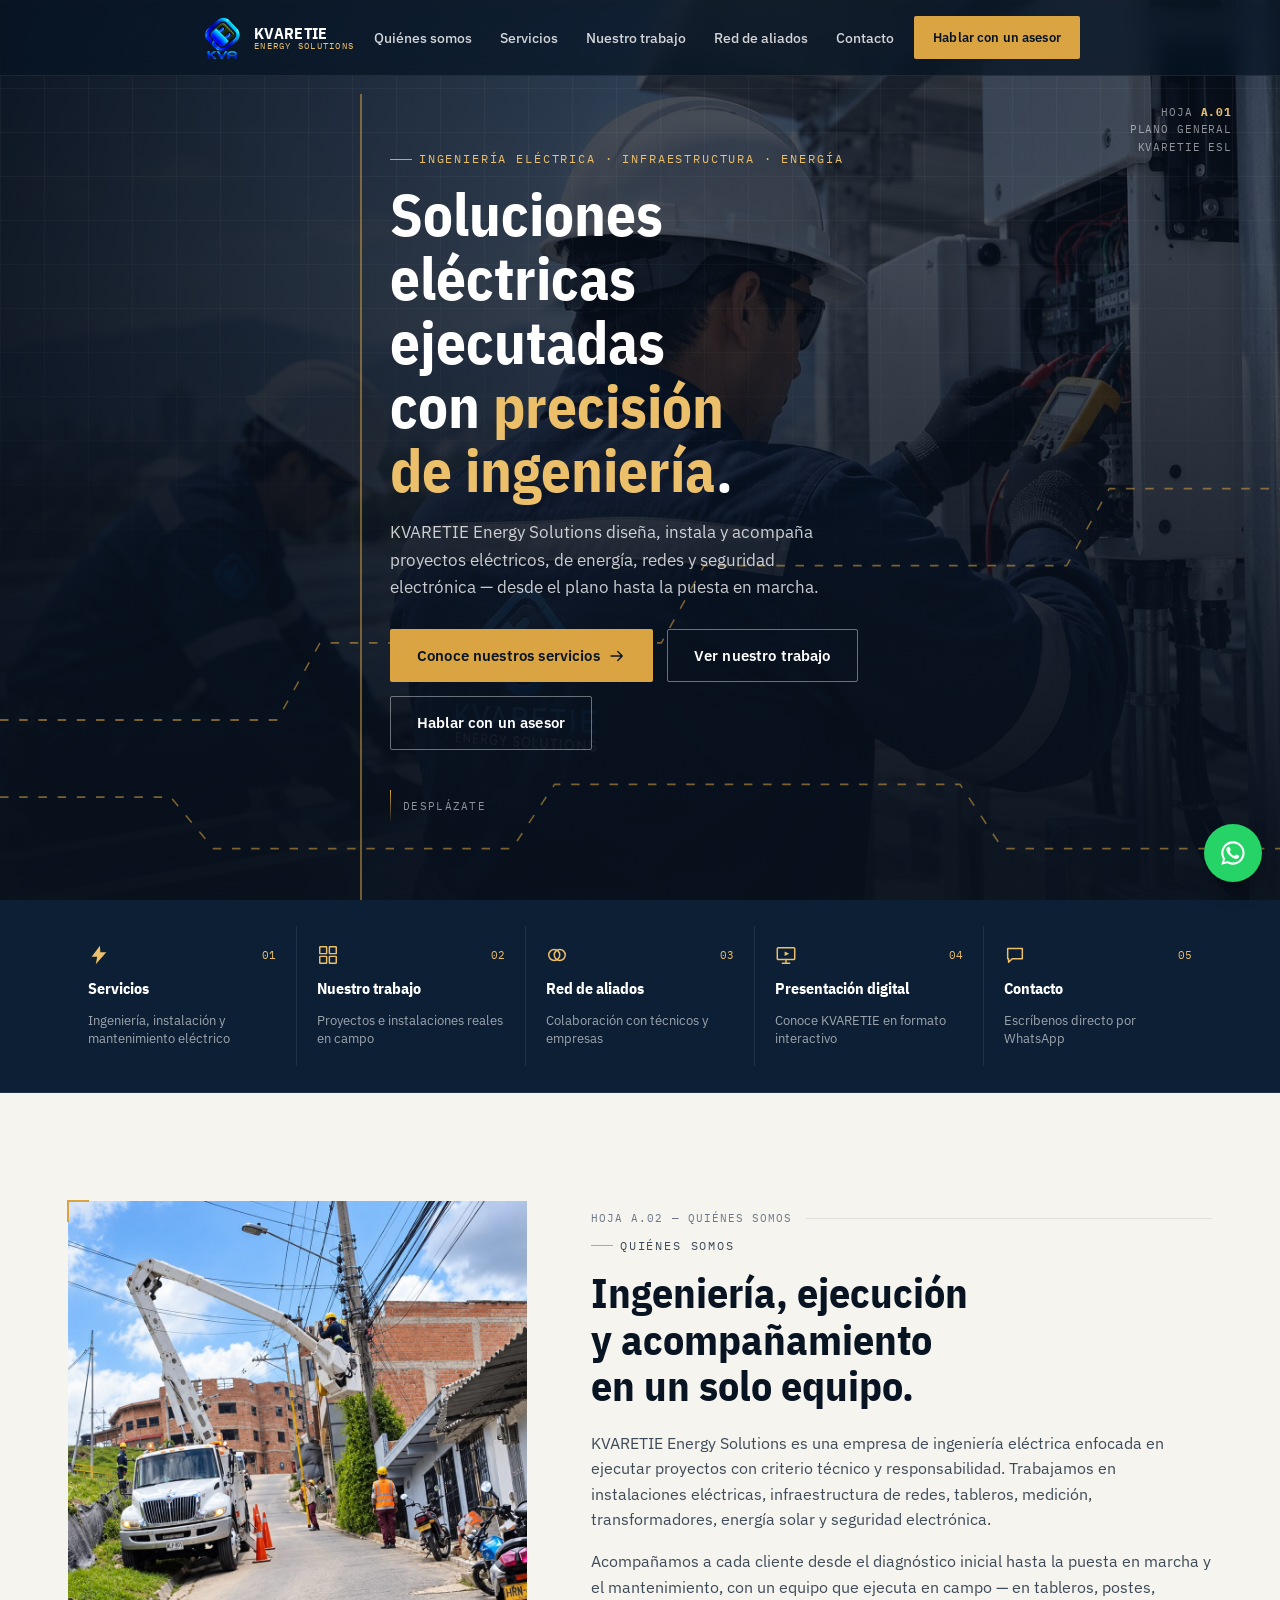
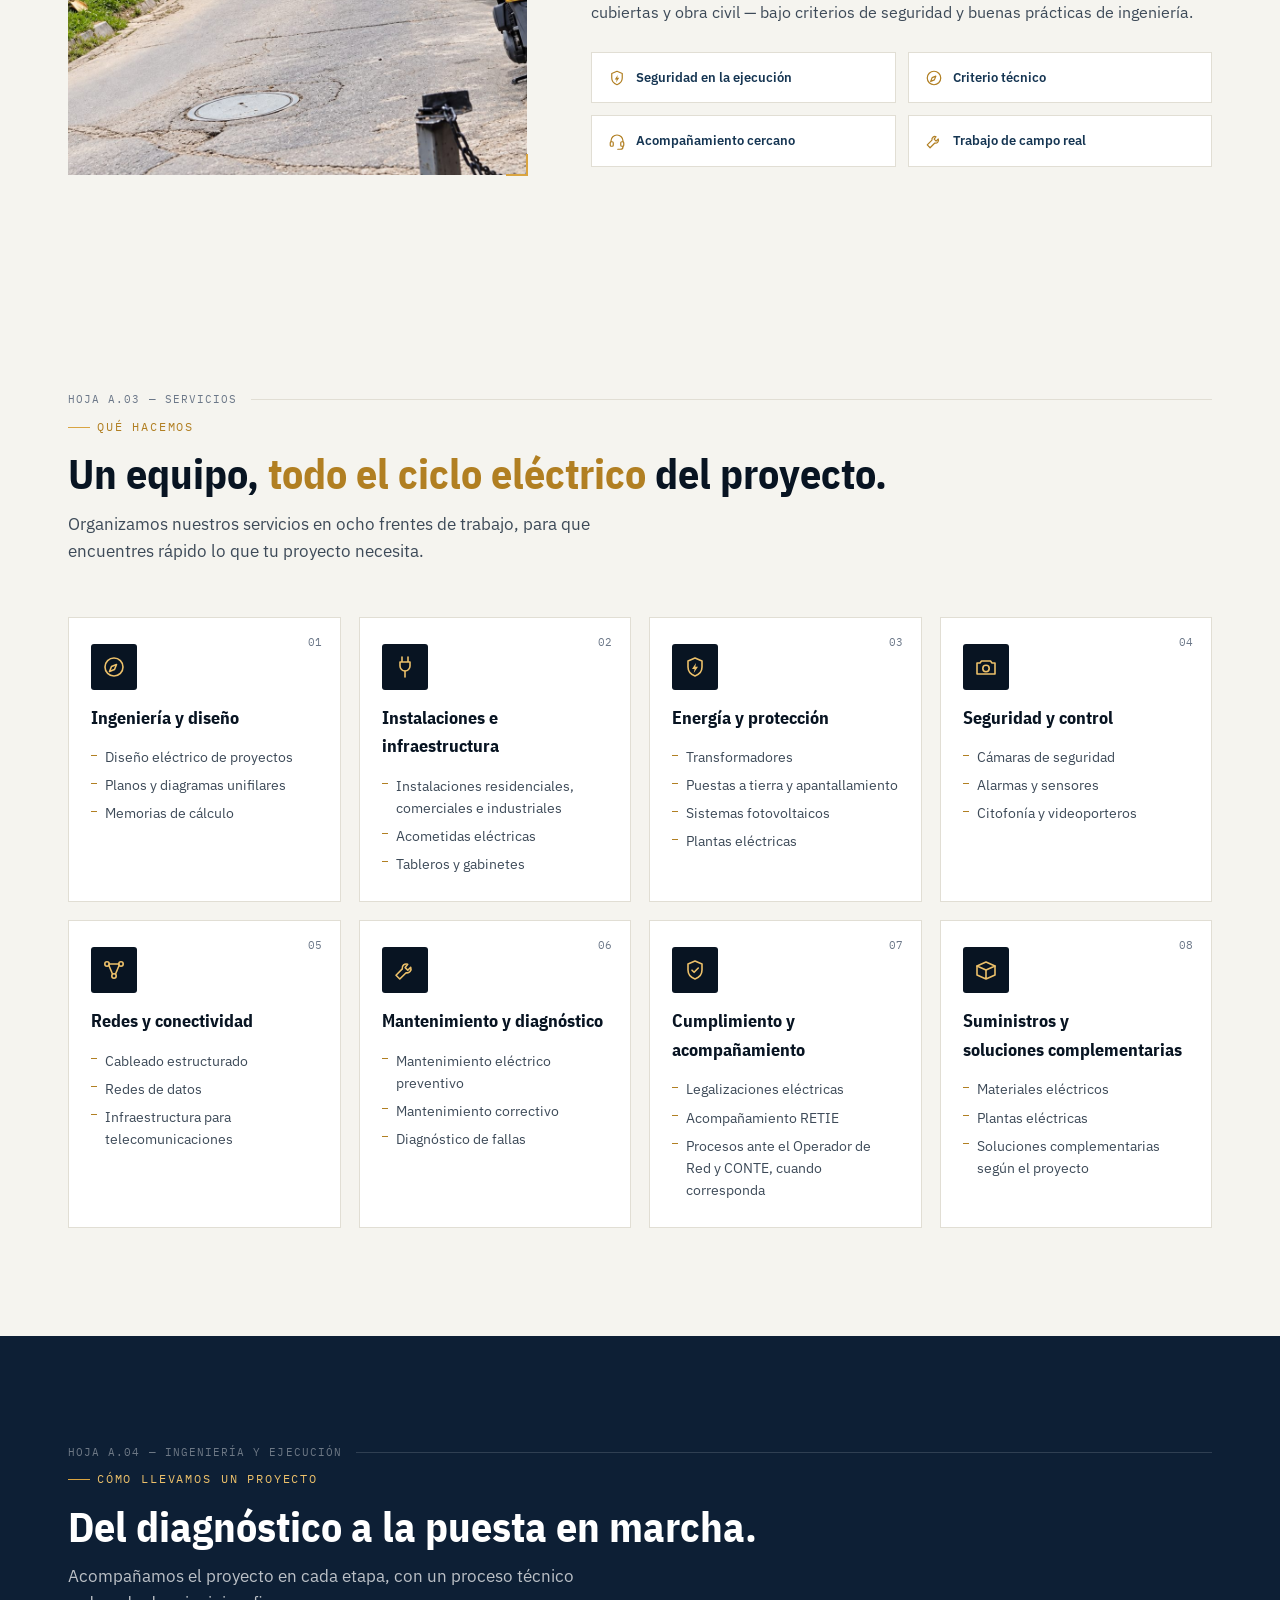
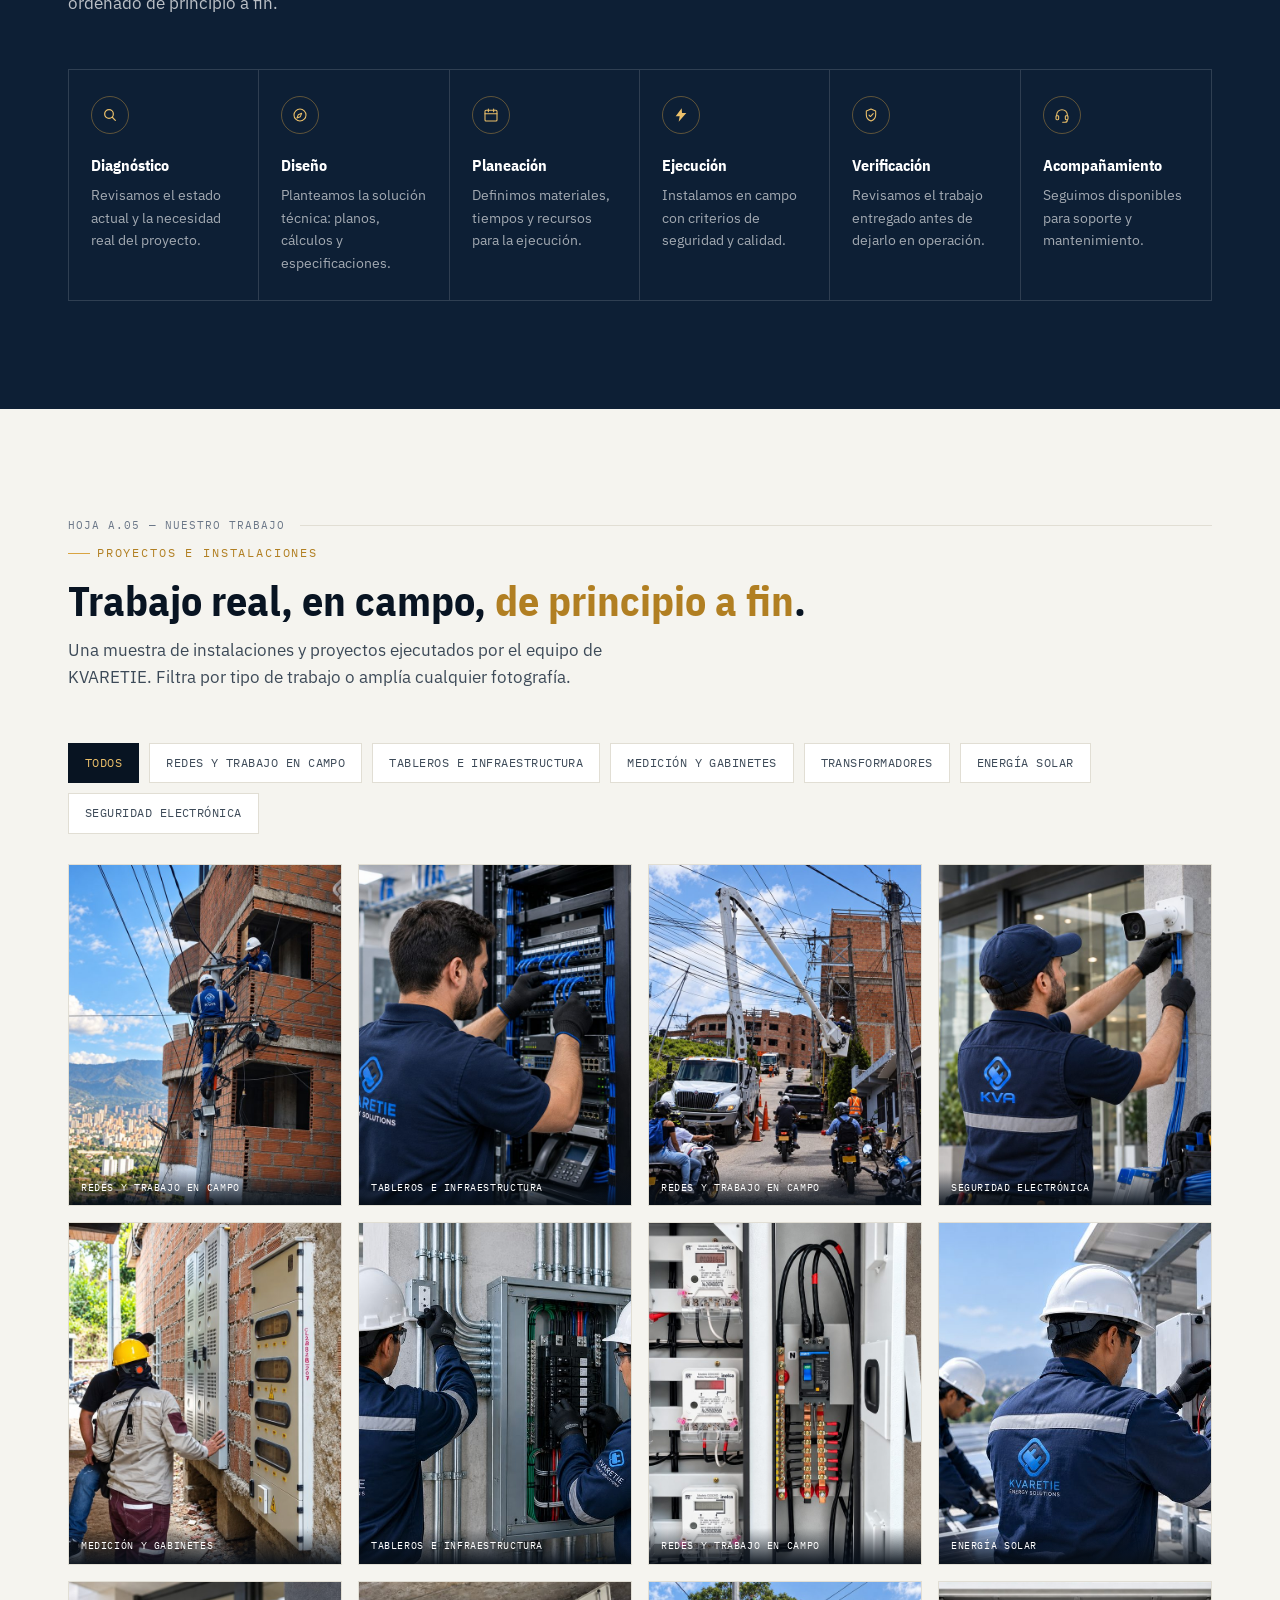
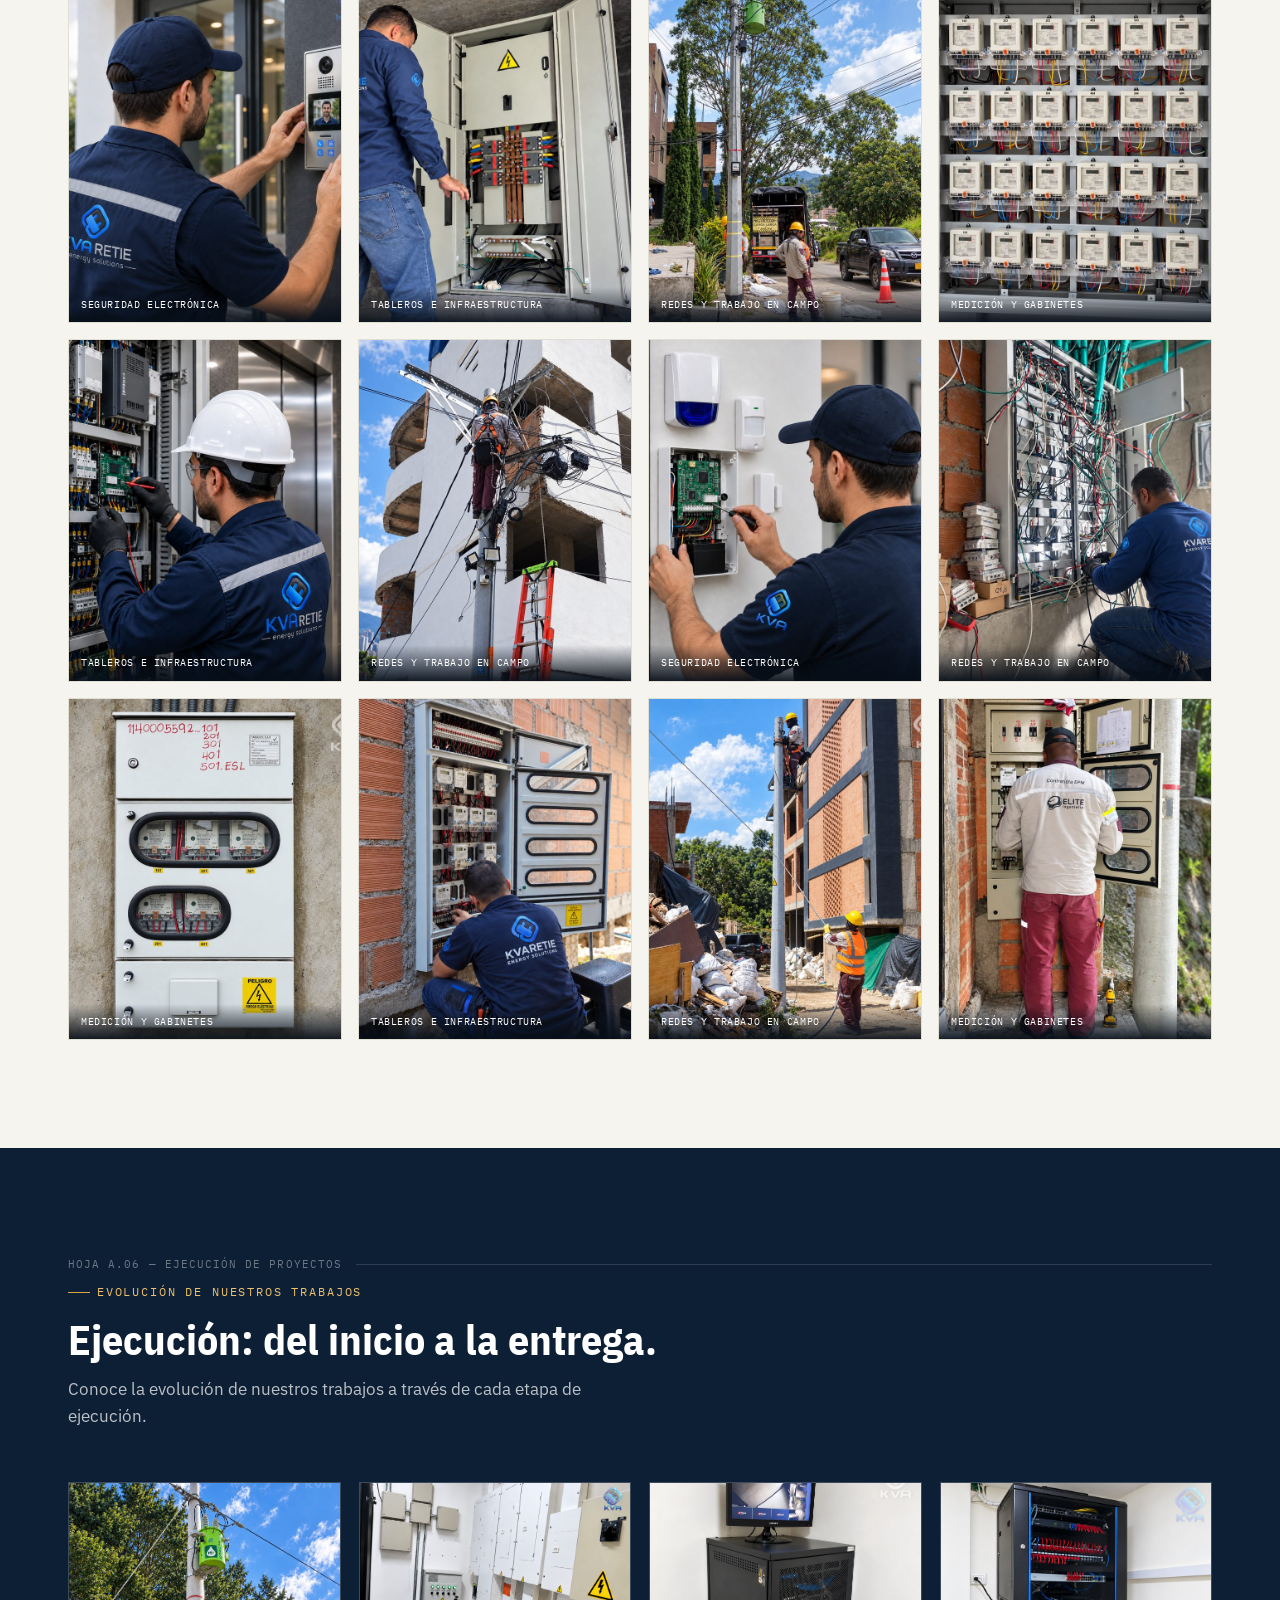
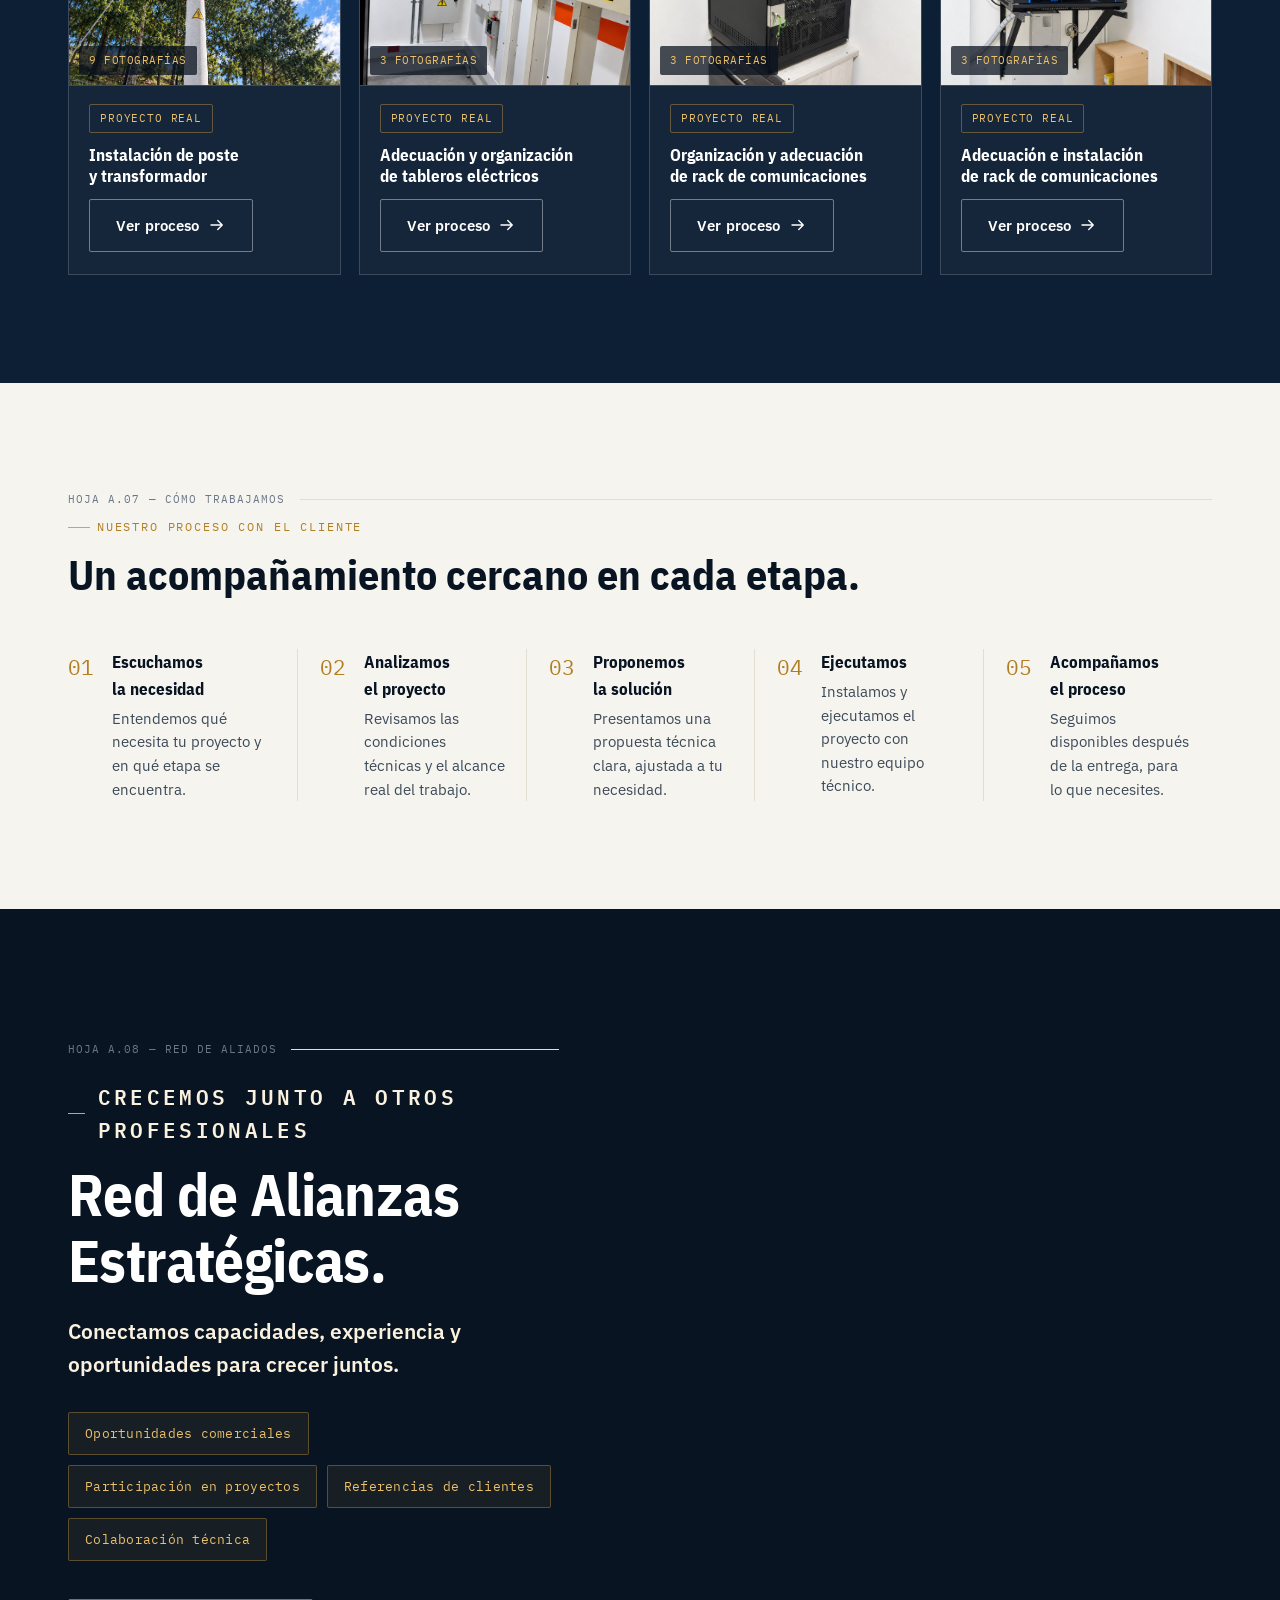
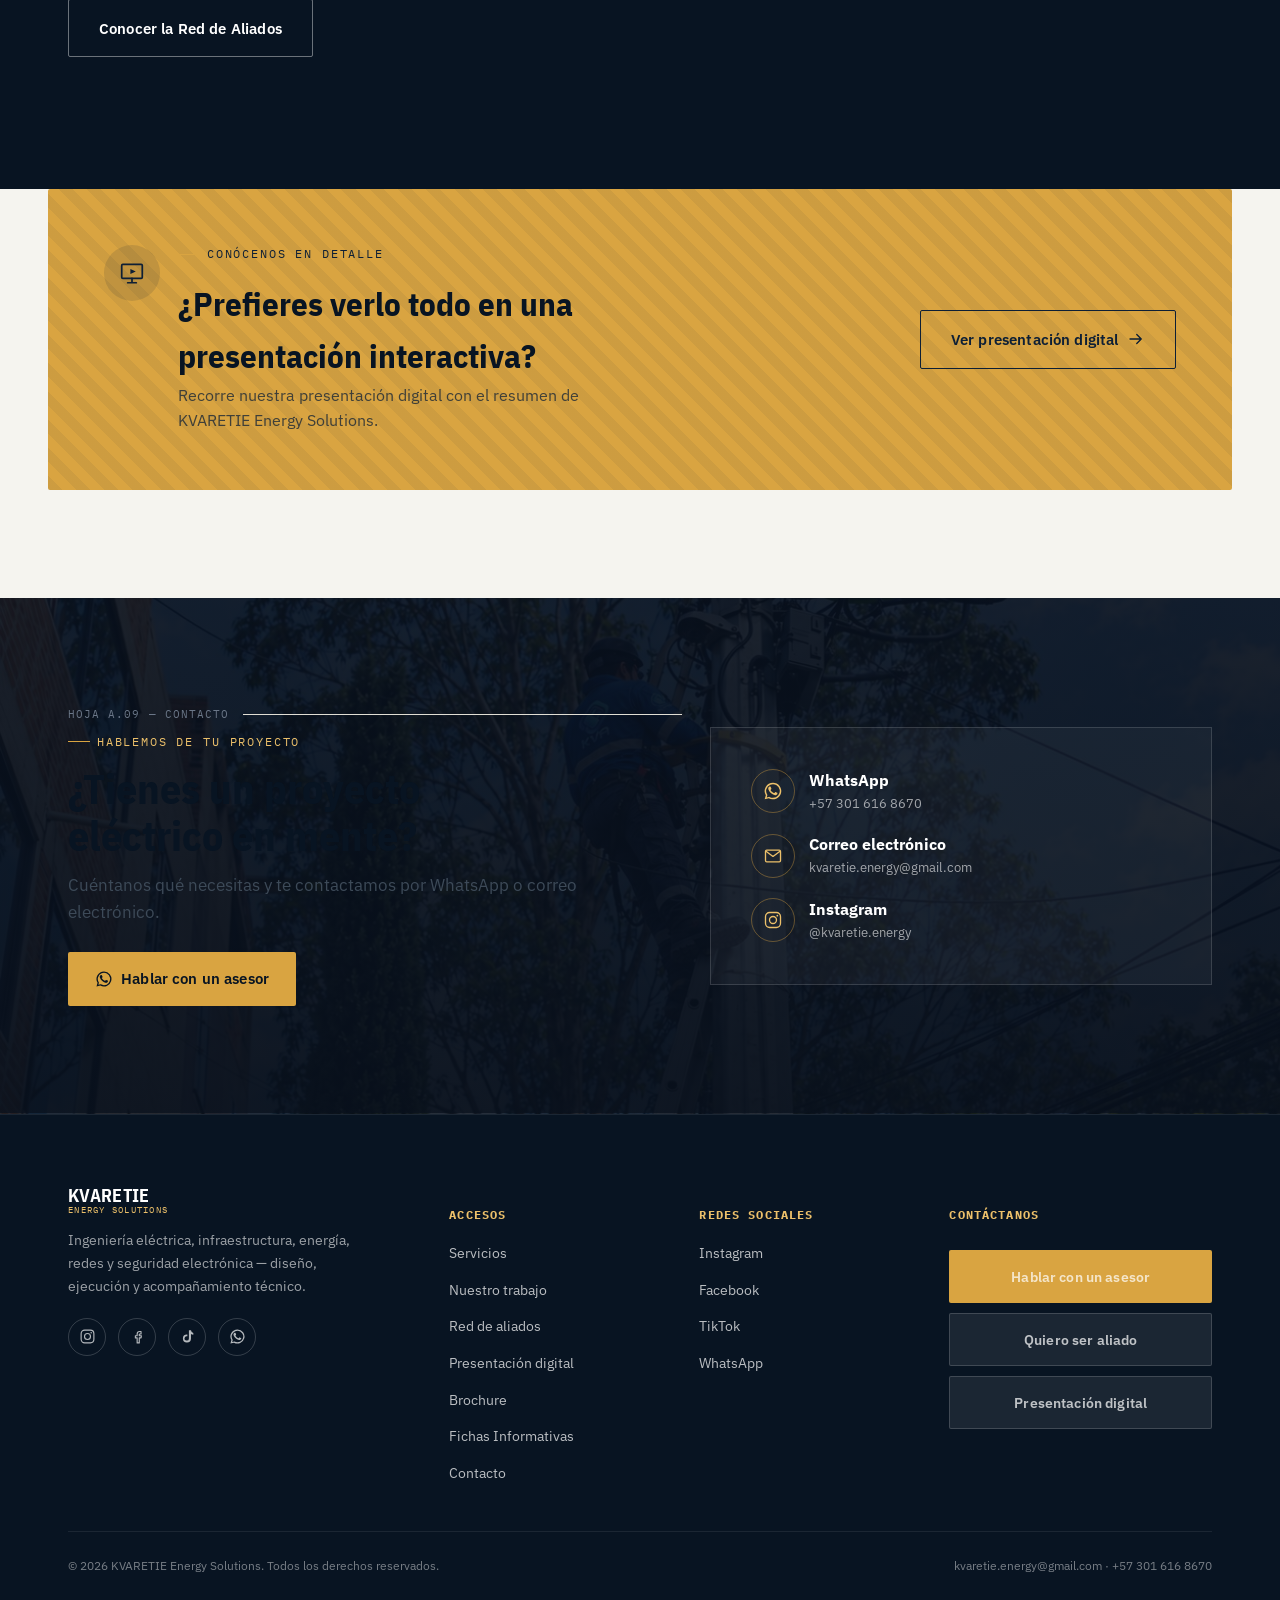
==== commit fe73dbb2: "Integrate approved website and preserve ecosystem return navigation" ====
--- a/index.html
+++ b/index.html
@@ -1,1305 +1,793 @@
-<!DOCTYPE html>
-
+<!doctype html>
 <html lang="es">
 <head>
-<meta charset="utf-8"/>
-<meta content="width=device-width, initial-scale=1, viewport-fit=cover" name="viewport"/>
-<title>KVARETIE Energy Solutions | Soluciones Eléctricas</title>
-<meta content="Ingeniería eléctrica con tecnología, seguridad y cumplimiento normativo. Instalaciones, transformadores, energía solar, seguridad electrónica y acompañamiento en trámites RETIE/CONTE." name="description"/>
-<meta content="#0a1a3a" name="theme-color"/>
-<!-- Open Graph / WhatsApp preview -->
-<meta content="website" property="og:type"/>
-<meta content="KVARETIE Energy Solutions | Soluciones Eléctricas" property="og:title"/>
-<meta content="Ingeniería • Seguridad • Calidad • Cumplimiento. Conoce nuestros servicios y agenda tu asesoría técnica." property="og:description"/>
-<meta content="summary_large_image" property="twitter:card"/>
-<meta content="https://kvaretieenergy-rgb.github.io/kvaretie-web/presentacion/assets/og-cover.png" property="og:image"/>
-<meta content="1200" property="og:image:width"/>
-<meta content="630" property="og:image:height"/>
-<meta content="es_CO" property="og:locale"/>
-<meta content="KVARETIE Energy Solutions" property="og:site_name"/>
-<meta content="https://kvaretieenergy-rgb.github.io/kvaretie-web/presentacion/assets/og-cover.png" name="twitter:image"/>
-<meta content="https://kvaretieenergy-rgb.github.io/kvaretie-web/" property="og:url"/>
-<link href="https://kvaretieenergy-rgb.github.io/kvaretie-web/" rel="canonical"/>
-<link href="presentacion/favicon.png" rel="icon" type="image/png"/>
-<link href="presentacion/assets/apple-touch-icon.png" rel="apple-touch-icon"/>
-<link href="https://fonts.googleapis.com" rel="preconnect"/>
-<link crossorigin="" href="https://fonts.gstatic.com" rel="preconnect"/>
-<link href="https://fonts.googleapis.com/css2?family=Inter:wght@400;500;600;700;800&amp;display=swap" rel="stylesheet"/>
-<style>
-/* =========================================================
-   KVARETIE ENERGY SOLUTIONS — Catálogo Digital Interactivo
-   ========================================================= */
-
-:root{
-  --navy: #0a1a3a;
-  --navy-2: #0f2350;
-  --navy-3: #12295e;
-  --blue: #1f6feb;
-  --blue-2: #2f7dfb;
-  --blue-light: #5fa2ff;
-  --silver: #eef1f6;
-  --silver-2: #dde3ec;
-  --ink: #10192e;
-  --gray: #5b6577;
-  --white: #ffffff;
-  --radius: 16px;
-  --radius-sm: 10px;
-  --shadow: 0 10px 30px rgba(10,26,58,0.12);
-  --shadow-sm: 0 4px 14px rgba(10,26,58,0.10);
-  --maxw: 1120px;
-  --wa-green: #25D366;
-  --gold: #f0a500;
-  --gold-dark: #c98700;
+<meta charset="utf-8">
+<meta name="viewport" content="width=device-width, initial-scale=1, viewport-fit=cover">
+<title>KVARETIE Energy Solutions</title>
+
+<meta name="description" content="KVARETIE Energy Solutions: ingeniería eléctrica, infraestructura, energía, redes, seguridad electrónica y mantenimiento. Diseño, ejecución y acompañamiento técnico de proyectos.">
+<meta property="og:type" content="website">
+<meta property="og:site_name" content="KVARETIE Energy Solutions">
+<meta property="og:title" content="KVARETIE Energy Solutions — Ingeniería eléctrica y soluciones técnicas">
+<meta property="og:description" content="Diseño, instalación y acompañamiento en proyectos eléctricos, de energía, redes y seguridad electrónica.">
+<meta property="og:image" content="https://kvaretieenergy-rgb.github.io/kvaretie-web/assets/img/tecnicos-paneles-solares-tablero-full.jpg">
+<meta name="twitter:card" content="summary_large_image">
+
+<link rel="preconnect" href="https://fonts.googleapis.com">
+<link rel="preconnect" href="https://fonts.gstatic.com" crossorigin>
+<link rel="stylesheet" href="https://fonts.googleapis.com/css2?family=IBM+Plex+Mono:wght@400;500;600&family=IBM+Plex+Sans:wght@400;500;600;700&family=IBM+Plex+Sans+Condensed:wght@500;600;700&display=swap">
+<link rel="stylesheet" href="assets/css/styles.css">
+
+<script type="application/ld+json">
+{
+  "@context": "https://schema.org",
+  "@type": "ElectricalContractor",
+  "name": "KVARETIE Energy Solutions",
+  "image":"https://kvaretieenergy-rgb.github.io/kvaretie-web/assets/img/tecnicos-paneles-solares-tablero-full.jpg",
+  "telephone": "+57 301 616 8670",
+  "email": "kvaretie.energy@gmail.com",
+  "sameAs": [
+    "https://www.instagram.com/kvaretie.energy/",
+    "https://www.facebook.com/kvaretie.energy",
+    "https://www.tiktok.com/@kvaretie.energy"
+  ]
 }
-
-*{box-sizing:border-box;}
-html{scroll-behavior:smooth;}
-body{
-  margin:0;
-  font-family:'Inter',system-ui,-apple-system,Segoe UI,Roboto,Helvetica,Arial,sans-serif;
-  color:var(--ink);
-  background:var(--white);
-  -webkit-font-smoothing:antialiased;
-  overflow-x:hidden;
-}
-img{max-width:100%;display:block;}
-a{color:inherit;text-decoration:none;}
-button{font-family:inherit;cursor:pointer;}
-h1,h2,h3,h4,p{margin:0;}
-ul{margin:0;padding:0;list-style:none;}
-.container{max-width:var(--maxw);margin:0 auto;padding:0 20px;}
-
-.eyebrow{
-  display:inline-flex;align-items:center;gap:8px;
-  font-size:12.5px;font-weight:700;letter-spacing:1.6px;
-  color:var(--blue-2);text-transform:uppercase;
-  margin-bottom:10px;
-}
-.eyebrow::before{content:"";width:22px;height:2px;background:var(--blue-2);display:inline-block;border-radius:2px;}
-
-.section-title{
-  font-size:26px;font-weight:800;line-height:1.25;color:var(--navy);
-  letter-spacing:-0.2px;
-}
-.section-sub{
-  margin-top:10px;font-size:15.5px;color:var(--gray);line-height:1.6;max-width:640px;
-}
-.section-head{margin-bottom:28px;}
-.section-head.center{text-align:center;}
-.section-head.center .section-sub{margin-left:auto;margin-right:auto;}
-.section-head.center .eyebrow::before{display:none;}
-
-section{padding:64px 0;scroll-margin-top:70px;}
-.bg-silver{background:var(--silver);}
-.bg-navy{background:linear-gradient(160deg,var(--navy) 0%, var(--navy-3) 100%);color:#fff;}
-.bg-navy .section-title{color:#fff;}
-.bg-navy .section-sub{color:#c3cde6;}
-
-/* ---------- Buttons ---------- */
-.btn{
-  display:inline-flex;align-items:center;justify-content:center;gap:8px;
-  padding:15px 26px;border-radius:50px;font-weight:700;font-size:15px;
-  border:none;transition:transform .15s ease, box-shadow .15s ease, background .15s ease;
-  white-space:nowrap;
-}
-.btn:active{transform:scale(0.97);}
-.btn-primary{background:var(--wa-green);color:#fff;box-shadow:0 8px 20px rgba(37,211,102,0.35);}
-.btn-primary:hover{box-shadow:0 10px 26px rgba(37,211,102,0.45);}
-.btn-outline{background:rgba(255,255,255,0.08);color:#fff;border:1.5px solid rgba(255,255,255,0.55);}
-.btn-gold{background:var(--gold);color:var(--navy);box-shadow:0 8px 20px rgba(240,165,0,0.4);}
-.btn-gold:hover{background:var(--gold-dark);color:#fff;}
-.btn-outline:hover{background:rgba(255,255,255,0.16);}
-.btn-outline-navy{background:transparent;color:var(--navy);border:1.5px solid var(--navy);}
-.btn-outline-navy:hover{background:var(--navy);color:#fff;}
-.btn-ghost-link{
-  display:inline-flex;align-items:center;gap:6px;font-size:14px;font-weight:600;
-  color:var(--blue-2);border-bottom:1px solid transparent;
-}
-.btn-ghost-link:hover{border-color:var(--blue-2);}
-.btn-block{width:100%;}
-.btn-row{display:flex;flex-wrap:wrap;gap:14px;}
-.btn-row.center{justify-content:center;}
-
-/* ---------- Header ---------- */
-.site-header{
-  position:fixed;top:0;left:0;right:0;z-index:200;
-  background:rgba(10,26,58,0.92);-webkit-backdrop-filter:blur(8px);backdrop-filter:blur(8px);
-  border-bottom:1px solid rgba(255,255,255,0.08);
-}
-.site-header .container{
-  display:flex;align-items:center;justify-content:space-between;
-  height:64px;
-}
-.brand{display:flex;align-items:center;gap:10px;color:#fff;}
-.brand img{height:34px;width:34px;object-fit:contain;border-radius:8px;padding:3px;}
-.brand-name{font-weight:800;font-size:15px;letter-spacing:0.3px;line-height:1.1;}
-.brand-name small{display:block;font-weight:500;font-size:10.5px;letter-spacing:1.1px;color:#9fb2df;text-transform:uppercase;}
-
-.menu-toggle{
-  background:rgba(255,255,255,0.1);border:1px solid rgba(255,255,255,0.25);
-  width:44px;height:44px;border-radius:12px;
-  display:flex;align-items:center;justify-content:center;
-  flex-direction:column;gap:4px;
-}
-.menu-toggle span{width:20px;height:2px;background:#fff;border-radius:2px;transition:.2s;}
-.menu-toggle.active span:nth-child(1){transform:translateY(6px) rotate(45deg);}
-.menu-toggle.active span:nth-child(2){opacity:0;}
-.menu-toggle.active span:nth-child(3){transform:translateY(-6px) rotate(-45deg);}
-
-.offcanvas{
-  position:fixed;top:0;right:-100%;height:100%;width:min(340px,86vw);
-  background:var(--navy);z-index:300;padding:26px 24px;
-  transition:right .32s cubic-bezier(.4,0,.2,1);
-  box-shadow:-20px 0 50px rgba(0,0,0,0.35);
-  display:flex;flex-direction:column;
-}
-.offcanvas.open{right:0;}
-.offcanvas-close{
-  align-self:flex-end;background:rgba(255,255,255,0.1);border:1px solid rgba(255,255,255,0.25);
-  color:#fff;width:38px;height:38px;border-radius:10px;font-size:18px;
-}
-.offcanvas-nav{margin-top:22px;display:flex;flex-direction:column;}
-.offcanvas-nav a{
-  color:#e7ecf7;font-weight:700;font-size:16.5px;padding:13px 4px;
-  border-bottom:1px solid rgba(255,255,255,0.08);
-}
-.offcanvas .btn-row{margin-top:22px;flex-direction:column;}
-.offcanvas-social{display:flex;gap:12px;margin-top:20px;}
-.offcanvas-social a{
-  width:42px;height:42px;border-radius:12px;background:rgba(255,255,255,0.08);
-  display:flex;align-items:center;justify-content:center;border:1px solid rgba(255,255,255,0.18);
-}
-.offcanvas-social svg{width:19px;height:19px;fill:#fff;}
-.scrim{
-  position:fixed;inset:0;background:rgba(4,10,26,0.6);z-index:250;
-  opacity:0;pointer-events:none;transition:opacity .3s ease;
-}
-.scrim.open{opacity:1;pointer-events:auto;}
-
-/* ---------- Hero ---------- */
-.hero{
-  position:relative;padding:150px 0 76px;color:#fff;overflow:hidden;
-  background:
-    radial-gradient(1100px 480px at 15% -10%, rgba(47,125,251,0.35), transparent 60%),
-    radial-gradient(900px 500px at 100% 0%, rgba(31,111,235,0.25), transparent 55%),
-    linear-gradient(165deg, rgba(8,22,51,.62) 0%, rgba(13,31,71,.78) 45%, rgba(18,48,105,.90) 100%),
-    url("[data-uri]");
-  background-size: auto, auto, auto, cover;
-  background-position: 0 0, 0 0, 0 0, center bottom;
-  background-repeat: repeat, repeat, repeat, no-repeat;
-}
-.hero::after{
-  content:"";position:absolute;inset:0;pointer-events:none;
-  background-image:
-    linear-gradient(rgba(255,255,255,0.035) 1px, transparent 1px),
-    linear-gradient(90deg, rgba(255,255,255,0.035) 1px, transparent 1px);
-  background-size:34px 34px;
-  -webkit-mask-image:linear-gradient(180deg, rgba(0,0,0,0.9), transparent 80%);
-  mask-image:linear-gradient(180deg, rgba(0,0,0,0.9), transparent 80%);
-}
-.hero-inner{position:relative;z-index:2;text-align:center;max-width:760px;margin:0 auto;}
-.hero-logo{
-  width:104px;height:104px;object-fit:contain;border-radius:26px;
-  padding:12px;margin:0 auto 22px;
-}
-.hero h1{
-  font-size:clamp(28px,6vw,42px);font-weight:800;letter-spacing:-0.5px;line-height:1.18;
-  text-shadow:0 2px 16px rgba(0,0,0,.45);
-}
-.hero .tagline{
-  margin-top:14px;font-size:clamp(13px,3vw,15.5px);font-weight:700;letter-spacing:2.2px;
-  color:var(--blue-light);text-transform:uppercase;
-  text-shadow:0 1px 10px rgba(0,0,0,.4);
-}
-.hero p.desc{
-  margin:22px auto 0;font-size:16px;line-height:1.65;color:#c9d3ea;max-width:560px;
-}
-.hero .btn-row{margin-top:32px;}
-.hero .web-link{margin-top:22px;display:inline-flex;}
-.hero-badges{
-  margin-top:40px;display:flex;flex-wrap:wrap;gap:10px;justify-content:center;
-}
-.hero-badge{
-  font-size:12px;font-weight:700;letter-spacing:0.4px;color:#dbe6ff;
-  background:rgba(255,255,255,0.08);border:1px solid rgba(255,255,255,0.18);
-  padding:8px 14px;border-radius:50px;
-}
-
-/* ---------- Video ---------- */
-.video-wrap{
-  position:relative;border-radius:20px;overflow:hidden;box-shadow:var(--shadow);
-  background:#000;aspect-ratio:16/9;max-width:820px;margin:0 auto;
-}
-.video-wrap video{width:100%;height:100%;object-fit:cover;display:block;}
-.video-play{
-  position:absolute;inset:0;display:flex;align-items:center;justify-content:center;
-  background:linear-gradient(180deg, rgba(5,12,30,0.15), rgba(5,12,30,0.55));
-  border:none;transition:opacity .25s ease;
-}
-.video-play.hidden{opacity:0;pointer-events:none;}
-.video-play .play-circle{
-  width:78px;height:78px;border-radius:50%;background:rgba(255,255,255,0.16);
-  border:2px solid rgba(255,255,255,0.75);display:flex;align-items:center;justify-content:center;
-  -webkit-backdrop-filter:blur(3px);backdrop-filter:blur(3px);
-}
-.video-play svg{width:26px;height:26px;fill:#fff;margin-left:4px;}
-.video-caption{text-align:center;margin-top:20px;font-size:15px;color:var(--gray);max-width:560px;
-  margin-left:auto;margin-right:auto;line-height:1.6;}
-
-/* ---------- Quiénes somos ---------- */
-.pills{display:flex;flex-wrap:wrap;gap:10px;margin-top:24px;}
-.pill{
-  font-size:13px;font-weight:700;padding:9px 16px;border-radius:50px;
-  background:#fff;color:var(--navy);border:1.5px solid var(--silver-2);
-  display:flex;align-items:center;gap:7px;
-}
-.pill .dot{width:7px;height:7px;border-radius:50%;background:var(--blue-2);}
-.about-grid{display:grid;grid-template-columns:1.15fr 0.85fr;gap:44px;align-items:center;}
-.about-card{
-  background:var(--navy);border-radius:20px;padding:26px;color:#fff;
-  display:grid;grid-template-columns:1fr 1fr;gap:14px;
-}
-.about-stat{padding:12px 4px;border-radius:14px;}
-.about-stat b{display:block;font-size:13.5px;font-weight:800;color:#fff;letter-spacing:0.2px;}
-.about-stat span{font-size:12px;color:#a9b8dc;}
-
-.trust-row{
-  margin-top:20px;display:grid;grid-template-columns:repeat(auto-fit,minmax(160px,1fr));gap:14px;
-}
-.trust-item{
-  display:flex;align-items:center;gap:10px;background:#fff;border:1px solid var(--silver-2);
-  padding:14px 14px;border-radius:14px;font-size:13px;font-weight:600;color:var(--navy);
-}
-.trust-item svg{width:20px;height:20px;flex:none;fill:var(--blue-2);}
-
-/* ---------- Servicios ---------- */
-.service-group-label{
-  margin:8px 0 -2px;padding-top:18px;border-top:1px solid var(--silver-2);
-  font-size:12.5px;font-weight:800;letter-spacing:1.4px;color:var(--blue-2);
-  text-transform:uppercase;
-}
-.service-group-label:first-child{border-top:none;padding-top:0;margin-top:0;}
-.services-grid{
-  display:grid;grid-template-columns:repeat(auto-fit,minmax(300px,1fr));gap:14px;
-}
-.service-card{
-  background:#fff;border:1px solid var(--silver-2);border-radius:var(--radius);
-  box-shadow:var(--shadow-sm);padding:18px 18px 20px;
-  transition:transform .2s ease, box-shadow .2s ease;
-}
-.service-card.featured{
-  background:linear-gradient(160deg,#fff7e8 0%,#fdecc8 100%);
-  border:1.5px solid var(--gold);
-  box-shadow:0 14px 32px rgba(240,165,0,0.22);
-}
-.service-card.featured .service-icon{
-  background:var(--gold);color:#fff;
-}
-.service-card.featured .service-num{
-  color:var(--gold-dark);
-}
-.service-card.ally-card{position:relative;padding-top:30px;}
-.ally-badge{
-  position:absolute;top:-1px;left:18px;transform:translateY(-50%);
-  background:var(--gold);color:#1a1200;font-size:10.5px;font-weight:800;
-  letter-spacing:0.4px;padding:5px 12px;border-radius:999px;
-  box-shadow:0 4px 10px rgba(240,165,0,0.35);
-}
-.service-card:hover{transform:translateY(-3px);box-shadow:var(--shadow);}
-.service-top{display:flex;align-items:flex-start;gap:12px;}
-.service-icon{
-  flex:none;width:44px;height:44px;border-radius:12px;background:var(--silver);
-  color:var(--blue-2);display:flex;align-items:center;justify-content:center;
-}
-.service-icon svg{width:22px;height:22px;fill:none;stroke:var(--blue-2);}
-.service-num{
-  display:block;font-size:10.5px;font-weight:800;letter-spacing:0.6px;color:var(--blue-2);
-  margin-bottom:2px;
-}
-.service-top h3{font-size:18px;font-weight:800;color:var(--navy);line-height:1.3;}
-.service-body{margin-top:12px;}
-.service-body p{font-size:13.8px;color:var(--gray);line-height:1.55;}
-.service-list{margin-top:12px;display:flex;flex-direction:column;gap:8px;}
-.service-list li{
-  display:flex;gap:8px;align-items:flex-start;font-size:13px;color:var(--ink);font-weight:500;
-}
-.service-list li svg{width:15px;height:15px;flex:none;margin-top:2px;fill:var(--blue-2);}
-/* ---------- Flyer carousel ---------- */
-.flyer-carousel-outer{position:relative;}
-.flyer-track{
-  display:flex;gap:16px;overflow-x:auto;scroll-snap-type:x mandatory;
-  padding:6px 4px 18px;-webkit-overflow-scrolling:touch;scrollbar-width:thin;
-}
-.flyer-track::-webkit-scrollbar{height:6px;}
-.flyer-track::-webkit-scrollbar-thumb{background:var(--silver-2);border-radius:10px;}
-.flyer-item{
-  flex:0 0 auto;width:200px;scroll-snap-align:start;border-radius:14px;overflow:hidden;
-  border:1px solid var(--silver-2);box-shadow:var(--shadow-sm);background:#fff;cursor:pointer;
-  transition:transform .18s ease;
-}
-.flyer-item:active{transform:scale(0.97);}
-.flyer-item img{width:100%;height:266px;object-fit:contain;background:#fff;}
-.flyer-item.wide img{height:150px;object-fit:cover;}
-.flyer-item.wide{width:260px;}
-.flyer-tag{padding:9px 10px;font-size:11.5px;font-weight:700;color:var(--navy);text-align:center;}
-.carousel-nav{display:flex;gap:10px;justify-content:center;margin-top:6px;}
-.carousel-nav button{
-  width:40px;height:40px;border-radius:50%;border:1.5px solid var(--silver-2);background:#fff;
-  display:flex;align-items:center;justify-content:center;
-}
-.carousel-nav svg{width:16px;height:16px;fill:var(--navy);}
-.carousel-hint{
-  text-align:center;font-size:12px;color:var(--gray);margin-top:10px;font-weight:600;
-}
-
-/* ---------- Gallery ---------- */
-.gallery-grid{
-  display:grid;grid-template-columns:repeat(auto-fit,minmax(150px,1fr));gap:10px;
-}
-.gallery-item{
-  border-radius:12px;overflow:hidden;aspect-ratio:4/3;cursor:pointer;position:relative;
-  border:1px solid var(--silver-2);
-}
-.gallery-item img{width:100%;height:100%;object-fit:cover;transition:transform .3s ease;}
-.gallery-item:hover img{transform:scale(1.06);}
-.gallery-item .zoom-badge{
-  position:absolute;bottom:8px;right:8px;width:28px;height:28px;border-radius:50%;
-  background:rgba(10,26,58,0.65);display:flex;align-items:center;justify-content:center;
-}
-.gallery-item .zoom-badge svg{width:14px;height:14px;fill:#fff;}
-
-/* ---------- Proceso ---------- */
-.timeline{position:relative;max-width:640px;margin:0 auto;padding-left:34px;}
-.timeline::before{
-  content:"";position:absolute;left:15px;top:6px;bottom:6px;width:2px;
-  background:linear-gradient(180deg,var(--blue-2),var(--silver-2));
-}
-.timeline-item{position:relative;padding-bottom:34px;}
-.timeline-item:last-child{padding-bottom:0;}
-.timeline-dot{
-  position:absolute;left:-34px;top:0;width:32px;height:32px;border-radius:50%;
-  background:var(--navy);color:#fff;font-size:12.5px;font-weight:800;
-  display:flex;align-items:center;justify-content:center;border:3px solid #fff;box-shadow:0 0 0 2px var(--blue-2);
-}
-.timeline-item h4{font-size:16.5px;font-weight:800;color:var(--navy);}
-.timeline-item p{margin-top:6px;font-size:14px;color:var(--gray);line-height:1.6;}
-
-/* ---------- Web CTA ---------- */
-.web-cta{
-  border-radius:22px;padding:40px 30px;text-align:center;color:#fff;
-  background:linear-gradient(135deg,var(--navy) 0%,var(--navy-3) 60%,var(--blue) 140%);
-  box-shadow:var(--shadow);
-}
-.web-cta h2{font-size:24px;font-weight:800;}
-.web-cta p{margin-top:12px;color:#c9d3ea;font-size:15px;max-width:480px;margin-left:auto;margin-right:auto;}
-.web-cta .btn-row{justify-content:center;margin-top:22px;}
-
-/* ---------- Connect grid ---------- */
-.connect-grid{display:grid;grid-template-columns:repeat(auto-fit,minmax(150px,1fr));gap:14px;}
-.connect-btn{
-  display:flex;flex-direction:column;align-items:center;gap:10px;text-align:center;
-  background:rgba(255,255,255,0.06);border:1px solid rgba(255,255,255,0.18);border-radius:16px;
-  padding:22px 12px;color:#fff;transition:transform .18s ease, background .18s ease;
-}
-.connect-btn:hover{transform:translateY(-3px);background:rgba(255,255,255,0.12);}
-.connect-btn .ic{
-  width:46px;height:46px;border-radius:50%;background:rgba(255,255,255,0.12);
-  display:flex;align-items:center;justify-content:center;
-}
-.connect-btn .ic svg{width:21px;height:21px;fill:#fff;}
-.connect-btn span{font-size:12.5px;font-weight:700;letter-spacing:0.2px;}
-
-/* ---------- Footer / cierre ---------- */
-.closing{text-align:center;}
-.closing h2{font-size:clamp(22px,5vw,30px);font-weight:800;color:#fff;}
-.closing p{margin:14px auto 0;color:#c9d3ea;max-width:520px;font-size:15.5px;line-height:1.6;}
-.closing .btn-row{justify-content:center;margin-top:28px;}
-
-.quick-access{margin-top:46px;padding-top:38px;border-top:1px solid rgba(255,255,255,0.14);}
-.quick-access .connect-grid{margin-top:20px;max-width:640px;margin-left:auto;margin-right:auto;}
-
-.footer-bottom-simple{margin-top:40px;padding-top:24px;border-top:1px solid rgba(255,255,255,0.1);
-  display:flex;flex-wrap:wrap;align-items:center;justify-content:space-between;gap:16px;}
-.footer-copyright-row{display:flex;flex-wrap:wrap;gap:12px;font-size:12.5px;color:#8fa2ce;}
-
-.footer-brand{display:flex;align-items:center;gap:10px;}
-.footer-brand img{height:38px;width:38px;border-radius:8px;padding:3px;}
-/* ---------- Floating WhatsApp ---------- */
-.wa-float{
-  position:fixed;right:18px;bottom:18px;z-index:150;
-  width:58px;height:58px;border-radius:50%;background:var(--wa-green);
-  display:flex;align-items:center;justify-content:center;
-  box-shadow:0 10px 26px rgba(37,211,102,0.45);
-  animation:wa-pulse 2.6s infinite;
-}
-.wa-float svg{width:28px;height:28px;fill:#fff;}
-@keyframes wa-pulse{
-  0%{box-shadow:0 10px 26px rgba(37,211,102,0.45), 0 0 0 0 rgba(37,211,102,0.5);}
-  70%{box-shadow:0 10px 26px rgba(37,211,102,0.45), 0 0 0 14px rgba(37,211,102,0);}
-  100%{box-shadow:0 10px 26px rgba(37,211,102,0.45), 0 0 0 0 rgba(37,211,102,0);}
-}
-
-/* ---------- Lightbox ---------- */
-.lightbox{
-  position:fixed;inset:0;background:rgba(4,10,26,0.94);z-index:400;
-  display:flex;align-items:center;justify-content:center;padding:26px;
-  opacity:0;pointer-events:none;transition:opacity .25s ease;
-}
-.lightbox.open{opacity:1;pointer-events:auto;}
-.lightbox img{max-width:100%;max-height:82vh;border-radius:12px;box-shadow:0 20px 60px rgba(0,0,0,0.5);}
-.lightbox-close{
-  position:absolute;top:18px;right:18px;width:44px;height:44px;border-radius:50%;
-  background:rgba(255,255,255,0.12);border:1px solid rgba(255,255,255,0.3);color:#fff;font-size:20px;
-}
-.lightbox-arrow{
-  position:absolute;top:50%;transform:translateY(-50%);width:46px;height:46px;border-radius:50%;
-  background:rgba(255,255,255,0.12);border:1px solid rgba(255,255,255,0.3);
-  display:flex;align-items:center;justify-content:center;
-}
-.lightbox-arrow svg{width:18px;height:18px;fill:#fff;}
-.lightbox-arrow.prev{left:16px;}
-.lightbox-arrow.next{right:16px;}
-
-/* ---------- Reveal animation (fade-in sutil, contenido siempre visible por defecto) ---------- */
-.reveal{opacity:1;transform:none;}
-@media (prefers-reduced-motion: no-preference){
-  .reveal{opacity:0;transform:translateY(14px);transition:opacity .55s ease, transform .55s ease;}
-  .reveal.in{opacity:1;transform:translateY(0);}
-}
-
-/* ---------- Responsive ---------- */
-@media (max-width:860px){
-  .about-grid{grid-template-columns:1fr;}
-  .about-card{grid-template-columns:1fr 1fr;}
-}
-@media (max-width:640px){
-  section{padding:48px 0;}
-  .hero{padding-top:120px;}
-  .section-title{font-size:22px;}
-  .footer-info{text-align:center;}
-  .footer-col a, .footer-col p{margin-left:auto;margin-right:auto;}
-}
-
-
-
-/* =========================================================
-   Empaquetado como presentación portátil para clientes
-   (microlanding vertical, ancho máximo visual 520px)
-   ========================================================= */
-body{background:#e7ebf3;}
-.page-shell{
-  max-width:520px;margin:0 auto;background:#fff;position:relative;
-  overflow-x:hidden;box-shadow:0 0 60px rgba(10,26,58,.18);
-  min-height:100vh;
-}
-.site-header{left:max(0px, calc(50% - 260px));right:max(0px, calc(50% - 260px));}
-.wa-float{right:max(18px, calc(50% - 260px + 18px));}
-@media (max-width:520px){
-  body{background:#fff;}
-  .page-shell{box-shadow:none;}
-}
-</style>
+</script>
+<link rel="canonical" href="https://kvaretieenergy-rgb.github.io/kvaretie-web/">
+<meta property="og:url" content="https://kvaretieenergy-rgb.github.io/kvaretie-web/">
+<link rel="icon" type="image/png" href="./presentacion/favicon.png">
 </head>
 <body>
-<div class="page-shell">
-<!-- ============ SVG ICON SPRITE ============ -->
-<svg style="display:none">
-<symbol id="icon-whatsapp" viewbox="0 0 24 24"><path d="M12.04 2C6.58 2 2.13 6.45 2.13 11.91c0 2.1.62 4.05 1.68 5.68L2 22l4.59-1.51a9.87 9.87 0 0 0 5.45 1.6h.005c5.46 0 9.9-4.45 9.9-9.91 0-2.65-1.03-5.14-2.9-7.01A9.82 9.82 0 0 0 12.04 2zm0 18.06h-.004a8.2 8.2 0 0 1-4.2-1.15l-.3-.18-3.12 1.02.99-3.02-.2-.31a8.18 8.18 0 0 1-1.26-4.39c0-4.53 3.7-8.22 8.24-8.22a8.2 8.2 0 0 1 5.83 2.41 8.15 8.15 0 0 1 2.41 5.81c0 4.54-3.7 8.24-8.24 8.24zm4.52-6.16c-.25-.12-1.47-.72-1.7-.81-.23-.08-.39-.12-.56.13-.17.25-.64.81-.78.97-.14.17-.29.19-.54.06-.25-.12-1.04-.38-1.98-1.22-.73-.65-1.23-1.46-1.37-1.71-.14-.25-.02-.38.11-.5.11-.11.25-.29.37-.43.12-.15.16-.25.25-.42.08-.17.04-.31-.02-.44-.06-.12-.56-1.35-.77-1.85-.2-.48-.41-.42-.56-.43-.14-.01-.31-.01-.48-.01-.16 0-.43.06-.66.31-.23.25-.87.85-.87 2.08 0 1.22.89 2.4 1.02 2.57.12.16 1.75 2.67 4.25 3.74.59.26 1.06.41 1.42.52.6.19 1.14.16 1.57.1.48-.07 1.47-.6 1.68-1.18.21-.58.21-1.08.15-1.18-.06-.11-.23-.17-.48-.29z"></path></symbol>
-<symbol fill="none" id="icon-phone" stroke="currentColor" stroke-linecap="round" stroke-linejoin="round" stroke-width="2" viewbox="0 0 24 24"><path d="M22 16.92v3a2 2 0 0 1-2.18 2 19.79 19.79 0 0 1-8.63-3.07 19.5 19.5 0 0 1-6-6 19.79 19.79 0 0 1-3.07-8.67A2 2 0 0 1 4.11 2h3a2 2 0 0 1 2 1.72 12.84 12.84 0 0 0 .7 2.81 2 2 0 0 1-.45 2.11L8.09 9.91a16 16 0 0 0 6 6l1.27-1.27a2 2 0 0 1 2.11-.45 12.84 12.84 0 0 0 2.81.7A2 2 0 0 1 22 16.92z"></path></symbol>
-<symbol fill="none" id="icon-mail" stroke="currentColor" stroke-linecap="round" stroke-linejoin="round" stroke-width="2" viewbox="0 0 24 24"><path d="M4 4h16c1.1 0 2 .9 2 2v12c0 1.1-.9 2-2 2H4c-1.1 0-2-.9-2-2V6c0-1.1.9-2 2-2z"></path><polyline points="22,6 12,13 2,6"></polyline></symbol>
-<symbol fill="none" id="icon-globe" stroke="currentColor" stroke-linecap="round" stroke-linejoin="round" stroke-width="2" viewbox="0 0 24 24"><circle cx="12" cy="12" r="10"></circle><line x1="2" x2="22" y1="12" y2="12"></line><path d="M12 2a15.3 15.3 0 0 1 4 10 15.3 15.3 0 0 1-4 10 15.3 15.3 0 0 1-4-10 15.3 15.3 0 0 1 4-10z"></path></symbol>
-<symbol fill="none" id="icon-calendar" stroke="currentColor" stroke-linecap="round" stroke-linejoin="round" stroke-width="2" viewbox="0 0 24 24"><rect height="18" rx="2" ry="2" width="18" x="3" y="4"></rect><line x1="16" x2="16" y1="2" y2="6"></line><line x1="8" x2="8" y1="2" y2="6"></line><line x1="3" x2="21" y1="10" y2="10"></line></symbol>
-<symbol fill="none" id="icon-check" stroke="currentColor" stroke-linecap="round" stroke-linejoin="round" stroke-width="2.4" viewbox="0 0 24 24"><polyline points="20 6 9 17 4 12"></polyline></symbol>
-<symbol fill="none" id="icon-chevron-left" stroke="currentColor" stroke-linecap="round" stroke-linejoin="round" stroke-width="2.4" viewbox="0 0 24 24"><polyline points="15 18 9 12 15 6"></polyline></symbol>
-<symbol fill="none" id="icon-chevron-right" stroke="currentColor" stroke-linecap="round" stroke-linejoin="round" stroke-width="2.4" viewbox="0 0 24 24"><polyline points="9 18 15 12 9 6"></polyline></symbol>
-<symbol fill="none" id="icon-x" stroke="currentColor" stroke-linecap="round" stroke-linejoin="round" stroke-width="2.4" viewbox="0 0 24 24"><line x1="18" x2="6" y1="6" y2="18"></line><line x1="6" x2="18" y1="6" y2="18"></line></symbol>
-<symbol id="icon-play" viewbox="0 0 24 24"><polygon points="5 3 19 12 5 21 5 3"></polygon></symbol>
-<symbol fill="none" id="icon-zoom" stroke="currentColor" stroke-linecap="round" stroke-linejoin="round" stroke-width="2.2" viewbox="0 0 24 24"><circle cx="11" cy="11" r="8"></circle><line x1="21" x2="16.65" y1="21" y2="16.65"></line><line x1="11" x2="11" y1="8" y2="14"></line><line x1="8" x2="14" y1="11" y2="11"></line></symbol>
-<symbol fill="none" id="icon-arrow-right" stroke="currentColor" stroke-linecap="round" stroke-linejoin="round" stroke-width="2.2" viewbox="0 0 24 24"><line x1="5" x2="19" y1="12" y2="12"></line><polyline points="12 5 19 12 12 19"></polyline></symbol>
-<symbol fill="none" id="icon-shield" stroke="currentColor" stroke-linecap="round" stroke-linejoin="round" stroke-width="2" viewbox="0 0 24 24"><path d="M12 22s8-4 8-10V5l-8-3-8 3v7c0 6 8 10 8 10z"></path></symbol>
-<symbol id="icon-zap" viewbox="0 0 24 24"><polygon points="13 2 3 14 12 14 11 22 21 10 12 10 13 2"></polygon></symbol>
-<symbol fill="none" id="icon-instagram" stroke="currentColor" stroke-linecap="round" stroke-linejoin="round" stroke-width="2" viewbox="0 0 24 24"><rect height="20" rx="5" ry="5" width="20" x="2" y="2"></rect><path d="M16 11.37A4 4 0 1 1 12.63 8 4 4 0 0 1 16 11.37z"></path><line x1="17.5" x2="17.51" y1="6.5" y2="6.5"></line></symbol>
-<symbol id="icon-facebook" viewbox="0 0 24 24"><path d="M18 2h-3a5 5 0 0 0-5 5v3H7v4h3v8h4v-8h3l1-4h-4V7a1 1 0 0 1 1-1h3z"></path></symbol>
-<symbol id="icon-tiktok" viewbox="0 0 24 24"><path d="M16 3c.3 2.1 1.7 3.7 4 4v3c-1.5 0-2.9-.4-4-1.2V15a6 6 0 1 1-6-6c.3 0 .7 0 1 .1v3.1a3 3 0 1 0 2 2.8V3h3z"></path></symbol>
-<symbol fill="none" id="icon-download" stroke="currentColor" stroke-linecap="round" stroke-linejoin="round" stroke-width="2" viewbox="0 0 24 24"><path d="M21 15v4a2 2 0 0 1-2 2H5a2 2 0 0 1-2-2v-4"></path><polyline points="7 10 12 15 17 10"></polyline><line x1="12" x2="12" y1="15" y2="3"></line></symbol>
-<symbol fill="none" id="icon-plug" stroke="currentColor" stroke-linecap="round" stroke-linejoin="round" stroke-width="2" viewbox="0 0 24 24"><path d="M9 2v4M15 2v4M7 8h10v4a5 5 0 0 1-5 5 5 5 0 0 1-5-5V8z"></path><path d="M12 17v5"></path></symbol>
-<symbol fill="none" id="icon-grid" stroke="currentColor" stroke-linecap="round" stroke-linejoin="round" stroke-width="2" viewbox="0 0 24 24"><rect height="7" rx="1" width="7" x="3" y="3"></rect><rect height="7" rx="1" width="7" x="14" y="3"></rect><rect height="7" rx="1" width="7" x="3" y="14"></rect><rect height="7" rx="1" width="7" x="14" y="14"></rect></symbol>
-<symbol fill="none" id="icon-sun" stroke="currentColor" stroke-linecap="round" stroke-linejoin="round" stroke-width="2" viewbox="0 0 24 24"><circle cx="12" cy="12" r="4"></circle><path d="M12 2v2M12 20v2M4.9 4.9l1.4 1.4M17.7 17.7l1.4 1.4M2 12h2M20 12h2M4.9 19.1l1.4-1.4M17.7 6.3l1.4-1.4"></path></symbol>
-<symbol fill="none" id="icon-camera" stroke="currentColor" stroke-linecap="round" stroke-linejoin="round" stroke-width="2" viewbox="0 0 24 24"><path d="M23 19a2 2 0 0 1-2 2H3a2 2 0 0 1-2-2V8a2 2 0 0 1 2-2h4l2-3h6l2 3h4a2 2 0 0 1 2 2z"></path><circle cx="12" cy="13" r="4"></circle></symbol>
-<symbol fill="none" id="icon-wifi" stroke="currentColor" stroke-linecap="round" stroke-linejoin="round" stroke-width="2" viewbox="0 0 24 24"><path d="M5 12.55a11 11 0 0 1 14.08 0"></path><path d="M1.42 9a16 16 0 0 1 21.16 0"></path><path d="M8.53 16.11a6 6 0 0 1 6.95 0"></path><circle cx="12" cy="20" fill="currentColor" r="1" stroke="none"></circle></symbol>
-<symbol fill="none" id="icon-clipboard" stroke="currentColor" stroke-linecap="round" stroke-linejoin="round" stroke-width="2" viewbox="0 0 24 24"><path d="M9 2h6a1 1 0 0 1 1 1v1h2a2 2 0 0 1 2 2v14a2 2 0 0 1-2 2H6a2 2 0 0 1-2-2V6a2 2 0 0 1 2-2h2V3a1 1 0 0 1 1-1z"></path><path d="M9 12l2 2 4-4"></path></symbol>
-<symbol fill="none" id="icon-wrench" stroke="currentColor" stroke-linecap="round" stroke-linejoin="round" stroke-width="2" viewbox="0 0 24 24"><path d="M14.7 6.3a4 4 0 0 0-5.6 5.2L3 17.6V21h3.4l6.1-6.1a4 4 0 0 0 5.2-5.6l-2.8 2.8-2-2z"></path></symbol>
-<symbol fill="none" id="icon-box" stroke="currentColor" stroke-linecap="round" stroke-linejoin="round" stroke-width="2" viewbox="0 0 24 24"><path d="M21 8l-9-5-9 5v8l9 5 9-5V8z"></path><path d="M3 8l9 5 9-5M12 13v8"></path></symbol>
-<symbol fill="none" id="icon-elevator" stroke="currentColor" stroke-linecap="round" stroke-linejoin="round" stroke-width="2" viewbox="0 0 24 24"><rect height="18" rx="2" width="12" x="6" y="3"></rect><path d="M10 8l2-2 2 2M10 16l2 2 2-2"></path></symbol>
-<symbol fill="none" id="icon-handshake" stroke="currentColor" stroke-linecap="round" stroke-linejoin="round" stroke-width="2" viewbox="0 0 24 24"><path d="M8 12l2.5 2.5a1.5 1.5 0 0 0 2.12 0l.18-.18a1.5 1.5 0 0 0 0-2.12L11 10.4"></path><path d="M2 10.5 6.5 6a2 2 0 0 1 2.6-.1L11 7.5"></path><path d="M22 10.5 17.5 6a2 2 0 0 0-2.6-.1L13 7.5l3.5 3.5a1.5 1.5 0 0 1 0 2.12l-.18.18a1.5 1.5 0 0 1-2.12 0"></path><path d="M2 10.5 6 15l1.5 1.5M22 10.5 18 15l-2.5 2.5a1.8 1.8 0 0 1-2.5 0"></path></symbol>
+
+<!-- ============ SPRITE DE ICONOS (reutilizado en toda la página) ============ -->
+<svg style="display:none" aria-hidden="true">
+  <symbol id="i-bolt" viewBox="0 0 24 24"><path fill="currentColor" d="M13 2 4 14h6l-1.5 8L20 9h-6.5z"/></symbol>
+  <symbol id="i-grid" viewBox="0 0 24 24" fill="none" stroke="currentColor" stroke-width="1.6"><rect x="3" y="3" width="7.5" height="7.5" rx=".5"/><rect x="13.5" y="3" width="7.5" height="7.5" rx=".5"/><rect x="3" y="13.5" width="7.5" height="7.5" rx=".5"/><rect x="13.5" y="13.5" width="7.5" height="7.5" rx=".5"/></symbol>
+  <symbol id="i-collab" viewBox="0 0 24 24" fill="none" stroke="currentColor" stroke-width="1.6"><circle cx="9" cy="12" r="6"/><circle cx="15" cy="12" r="6"/></symbol>
+  <symbol id="i-monitor" viewBox="0 0 24 24" fill="none" stroke="currentColor" stroke-width="1.6" stroke-linecap="round" stroke-linejoin="round"><rect x="2.5" y="4" width="19" height="13" rx="1"/><path d="M8 21h8M12 17v4"/><path fill="currentColor" stroke="none" d="M10.5 8.2 15.5 10.6 10.5 13z"/></symbol>
+  <symbol id="i-chat" viewBox="0 0 24 24" fill="none" stroke="currentColor" stroke-width="1.6" stroke-linecap="round" stroke-linejoin="round"><path d="M4 5h16v11H9l-4 4v-4H4z"/></symbol>
+  <symbol id="i-compass" viewBox="0 0 24 24" fill="none" stroke="currentColor" stroke-width="1.6" stroke-linecap="round" stroke-linejoin="round"><circle cx="12" cy="12" r="9"/><path d="m14.5 9.5-2 5-5 2 2-5z"/></symbol>
+  <symbol id="i-plug" viewBox="0 0 24 24" fill="none" stroke="currentColor" stroke-width="1.6" stroke-linecap="round" stroke-linejoin="round"><path d="M9 2v5M15 2v5M7 7h10v4a5 5 0 0 1-5 5 5 5 0 0 1-5-5z"/><path d="M12 16v6"/></symbol>
+  <symbol id="i-shieldbolt" viewBox="0 0 24 24" fill="none" stroke="currentColor" stroke-width="1.6" stroke-linecap="round" stroke-linejoin="round"><path d="M12 3 5 6v6c0 4.5 3 7.5 7 9 4-1.5 7-4.5 7-9V6z"/><path fill="currentColor" stroke="none" d="m13 8-4 6h2.6l-.9 4 4.3-6.2h-2.7z"/></symbol>
+  <symbol id="i-camera" viewBox="0 0 24 24" fill="none" stroke="currentColor" stroke-width="1.6" stroke-linecap="round" stroke-linejoin="round"><path d="M3 8h3l1.5-2h9L18 8h3v11H3z"/><circle cx="12" cy="13.5" r="3.2"/></symbol>
+  <symbol id="i-network" viewBox="0 0 24 24" fill="none" stroke="currentColor" stroke-width="1.6" stroke-linecap="round" stroke-linejoin="round"><circle cx="5" cy="6" r="2.2"/><circle cx="19" cy="6" r="2.2"/><circle cx="12" cy="18" r="2.2"/><path d="M6.8 7.3 10.5 16M17.2 7.3 13.5 16M7.2 6h9.6"/></symbol>
+  <symbol id="i-wrench" viewBox="0 0 24 24" fill="none" stroke="currentColor" stroke-width="1.6" stroke-linecap="round" stroke-linejoin="round"><path d="M14.7 6.3a4 4 0 0 0-5.4 4.6L3 17.2 6.8 21l6.3-6.3a4 4 0 0 0 4.6-5.4l-2.9 2.9-2.6-2.6z"/></symbol>
+  <symbol id="i-checkshield" viewBox="0 0 24 24" fill="none" stroke="currentColor" stroke-width="1.6" stroke-linecap="round" stroke-linejoin="round"><path d="M12 3 5 6v6c0 4.5 3 7.5 7 9 4-1.5 7-4.5 7-9V6z"/><path d="m9 12.2 2.1 2.1L15.3 10"/></symbol>
+  <symbol id="i-box" viewBox="0 0 24 24" fill="none" stroke="currentColor" stroke-width="1.6" stroke-linecap="round" stroke-linejoin="round"><path d="M3 8 12 4l9 4-9 4-9-4Z"/><path d="M3 8v9l9 4 9-4V8M12 12v9"/></symbol>
+  <symbol id="i-arrow" viewBox="0 0 24 24" fill="none" stroke="currentColor" stroke-width="1.8" stroke-linecap="round" stroke-linejoin="round"><path d="M4 12h15M13 6l6 6-6 6"/></symbol>
+  <symbol id="i-close" viewBox="0 0 24 24" fill="none" stroke="currentColor" stroke-width="1.8" stroke-linecap="round"><path d="M5 5l14 14M19 5 5 19"/></symbol>
+  <symbol id="i-menu" viewBox="0 0 24 24" fill="none" stroke="currentColor" stroke-width="1.8" stroke-linecap="round"><path d="M3 6h18M3 12h18M3 18h18"/></symbol>
+  <symbol id="i-chevl" viewBox="0 0 24 24" fill="none" stroke="currentColor" stroke-width="2" stroke-linecap="round" stroke-linejoin="round"><path d="M15 5l-7 7 7 7"/></symbol>
+  <symbol id="i-chevr" viewBox="0 0 24 24" fill="none" stroke="currentColor" stroke-width="2" stroke-linecap="round" stroke-linejoin="round"><path d="M9 5l7 7-7 7"/></symbol>
+  <symbol id="i-plus" viewBox="0 0 24 24" fill="none" stroke="currentColor" stroke-width="2" stroke-linecap="round"><path d="M12 5v14M5 12h14"/></symbol>
+  <symbol id="i-mail" viewBox="0 0 24 24" fill="none" stroke="currentColor" stroke-width="1.6" stroke-linecap="round" stroke-linejoin="round"><rect x="3" y="5" width="18" height="14" rx="1.5"/><path d="m4 6.5 8 6 8-6"/></symbol>
+  <symbol id="i-search" viewBox="0 0 24 24" fill="none" stroke="currentColor" stroke-width="1.8" stroke-linecap="round"><circle cx="10.5" cy="10.5" r="6.5"/><path d="m20 20-4.6-4.6"/></symbol>
+  <symbol id="i-calendar" viewBox="0 0 24 24" fill="none" stroke="currentColor" stroke-width="1.6" stroke-linecap="round" stroke-linejoin="round"><rect x="3" y="5" width="18" height="16" rx="1.5"/><path d="M3 10h18M8 3v4M16 3v4"/></symbol>
+  <symbol id="i-headset" viewBox="0 0 24 24" fill="none" stroke="currentColor" stroke-width="1.6" stroke-linecap="round" stroke-linejoin="round"><path d="M4 13v-1a8 8 0 0 1 16 0v1"/><rect x="3" y="13" width="4" height="6" rx="1.3"/><rect x="17" y="13" width="4" height="6" rx="1.3"/><path d="M20 19v.5A3.5 3.5 0 0 1 16.5 23H13"/></symbol>
+  <symbol id="i-target" viewBox="0 0 24 24" fill="none" stroke="currentColor" stroke-width="1.4"><circle cx="12" cy="12" r="8.5"/><circle cx="12" cy="12" r="4.5"/><path d="M12 3v3.2M12 17.8V21M3 12h3.2M17.8 12H21"/></symbol>
+  <symbol id="i-whatsapp" viewBox="0 0 24 24" fill="currentColor"><path d="M17 14.2c-.3-.1-1.6-.8-1.9-.9-.2-.1-.4-.1-.6.1s-.7.9-.9 1-.3.2-.6 0a7.6 7.6 0 0 1-2.2-1.4 8.7 8.7 0 0 1-1.6-2c-.2-.3 0-.5.1-.6l.4-.5c.1-.1.2-.3.3-.4a.6.6 0 0 0 0-.5c0-.1-.6-1.5-.9-2-.2-.5-.4-.4-.6-.4h-.5a1 1 0 0 0-.7.3 3 3 0 0 0-1 2.2c0 1.3 1 2.6 1.1 2.8s2 3 4.7 4.3c2.7 1.2 2.7.8 3.2.8s1.6-.7 1.8-1.3.2-1.2.2-1.3-.2-.2-.5-.3z"/><path d="M12 2a10 10 0 0 0-8.6 15.1L2 22l5-1.3A10 10 0 1 0 12 2zm0 18.2a8.2 8.2 0 0 1-4.2-1.1l-.3-.2-3 .8.8-2.9-.2-.3A8.2 8.2 0 1 1 12 20.2z"/></symbol>
+  <symbol id="i-instagram" viewBox="0 0 24 24" fill="none" stroke="currentColor" stroke-width="1.6"><rect x="3" y="3" width="18" height="18" rx="5"/><circle cx="12" cy="12" r="4.2"/><circle cx="17.2" cy="6.8" r="1.1" fill="currentColor" stroke="none"/></symbol>
+  <symbol id="i-facebook" viewBox="0 0 24 24" fill="none" stroke="currentColor" stroke-width="1.6" stroke-linecap="round" stroke-linejoin="round"><path d="M15 8.5h2V5h-2a3.5 3.5 0 0 0-3.5 3.5V11H9v3h2.5v7h3v-7H17l.5-3h-3V8.8c0-.2.1-.3.5-.3z"/></symbol>
+  <symbol id="i-tiktok" viewBox="0 0 24 24" fill="currentColor"><path d="M14.5 3h2.4a4.6 4.6 0 0 0 3.3 3.9v2.5a7 7 0 0 1-3.3-.9v6.2a5.7 5.7 0 1 1-5.7-5.7c.2 0 .4 0 .6.1v2.6a3.1 3.1 0 1 0 2.2 3V3z"/></symbol>
 </svg>
-<!-- ============ HEADER ============ -->
+
+<!-- ============================================================
+     HEADER
+     ============================================================ -->
 <header class="site-header">
-<div class="container">
-<a class="brand" href="#inicio">
-<img alt="Logo KVARETIE Energy Solutions" loading="eager" src="images/logo-kva-square.png"/>
-<span class="brand-name">KVARETIE<small>Energy Solutions</small></span>
+  <div class="wrap">
+    <a href="#inicio" class="logo-slot" aria-label="KVARETIE Energy Solutions — inicio">
+      <span class="logo-mark"><img src="assets/img/logo/kva-logo.png" alt="" width="256" height="256" loading="eager"></span>
+      <span class="logo-word"><b>KVARETIE</b><span>Energy Solutions</span></span>
+    </a>
+
+    <nav class="main-nav" aria-label="Navegación principal">
+      <ul>
+        <li><a href="#nosotros">Quiénes somos</a></li>
+        <li><a href="#servicios">Servicios</a></li>
+        <li><a href="#trabajo">Nuestro trabajo</a></li>
+        <li><a href="aliados/">Red de aliados</a></li>
+        <li><a href="#contacto">Contacto</a></li>
+      </ul>
+    </nav>
+
+    <div class="header-actions">
+      <a class="btn btn-gold" href="https://wa.me/573016168670?text=Hola%2C%20estuve%20visitando%20la%20p%C3%A1gina%20web%20de%20KVARETIE%20Energy%20Solutions%20y%20quisiera%20recibir%20informaci%C3%B3n%20sobre%20sus%20servicios." target="_blank" rel="noopener">
+        Hablar con un asesor
+      </a>
+      <button class="menu-toggle" data-menu-toggle aria-label="Abrir menú">
+        <svg><use href="#i-menu"/></svg>
+      </button>
+    </div>
+  </div>
+</header>
+
+<!-- Drawer móvil -->
+<div class="mobile-drawer" data-mobile-drawer data-open="false">
+  <div class="backdrop"></div>
+  <div class="panel" role="dialog" aria-label="Menú de navegación">
+    <div class="panel-top">
+      <span class="logo-word"><b style="color:#fff">KVARETIE</b><span>Energy Solutions</span></span>
+      <button class="close-btn" data-menu-close aria-label="Cerrar menú"><svg width="16" height="16"><use href="#i-close"/></svg></button>
+    </div>
+    <nav>
+      <ul>
+        <li><a href="#nosotros">Quiénes somos <svg><use href="#i-arrow"/></svg></a></li>
+        <li><a href="#servicios">Servicios <svg><use href="#i-arrow"/></svg></a></li>
+        <li><a href="#trabajo">Nuestro trabajo <svg><use href="#i-arrow"/></svg></a></li>
+        <li><a href="#como-trabajamos">Cómo trabajamos <svg><use href="#i-arrow"/></svg></a></li>
+        <li><a href="aliados/">Red de aliados <svg><use href="#i-arrow"/></svg></a></li>
+        <li><a href="./presentacion/" rel="noopener">Presentación digital <svg><use href="#i-arrow"/></svg></a></li>
+        <li><a href="brochure/">Brochure</a></li>
+        <li><a href="fichas-informativas/">Fichas Informativas</a></li>
+        <li><a href="#contacto">Contacto <svg><use href="#i-arrow"/></svg></a></li>
+      </ul>
+    </nav>
+    <div class="drawer-foot">
+      <a class="btn btn-gold btn-block" href="https://wa.me/573016168670?text=Hola%2C%20estuve%20visitando%20la%20p%C3%A1gina%20web%20de%20KVARETIE%20Energy%20Solutions%20y%20quisiera%20recibir%20informaci%C3%B3n%20sobre%20sus%20servicios." target="_blank" rel="noopener">Hablar con un asesor</a>
+      <div class="drawer-social">
+        <a href="https://www.instagram.com/kvaretie.energy/" target="_blank" rel="noopener" aria-label="Instagram"><svg width="17" height="17"><use href="#i-instagram"/></svg></a>
+        <a href="https://www.facebook.com/kvaretie.energy" target="_blank" rel="noopener" aria-label="Facebook"><svg width="17" height="17"><use href="#i-facebook"/></svg></a>
+        <a href="https://www.tiktok.com/@kvaretie.energy" target="_blank" rel="noopener" aria-label="TikTok"><svg width="17" height="17"><use href="#i-tiktok"/></svg></a>
+      </div>
+    </div>
+  </div>
+</div>
+
+<main>
+<!-- ============================================================
+     HERO
+     ============================================================ -->
+<section class="hero" id="inicio">
+  <div class="hero-media">
+    <img src="assets/img/tecnicos-paneles-solares-tablero-full.jpg" alt="Técnicos de KVARETIE Energy Solutions revisando un tablero eléctrico junto a un sistema fotovoltaico en cubierta" loading="eager">
+  </div>
+  <div class="hero-grid" aria-hidden="true"></div>
+  <svg class="hero-trace" viewBox="0 0 1200 700" preserveAspectRatio="none" aria-hidden="true">
+    <path d="M0 560 L260 560 L300 500 L620 500 L660 440 L1000 440 L1040 380 L1200 380"/>
+    <path d="M0 620 L160 620 L200 660 L480 660 L520 610 L900 610 L940 660 L1200 660"/>
+  </svg>
+
+  <div class="hero-corner">
+    <span>HOJA <b>A.01</b></span>
+    <span>PLANO GENERAL</span>
+    <span>KVARETIE&nbsp;ESL</span>
+  </div>
+
+  <div class="wrap">
+    <div class="hero-content">
+      <p class="eyebrow">Ingeniería eléctrica · Infraestructura · Energía</p>
+      <h1>Soluciones eléctricas ejecutadas con <em>precisión de ingeniería</em>.</h1>
+      <p class="hero-lede">KVARETIE Energy Solutions diseña, instala y acompaña proyectos eléctricos, de energía, redes y seguridad electrónica — desde el plano hasta la puesta en marcha.</p>
+      <div class="btn-row">
+        <a class="btn btn-gold" href="#servicios">Conoce nuestros servicios <svg><use href="#i-arrow"/></svg></a>
+        <a class="btn btn-outline" href="#trabajo">Ver nuestro trabajo</a>
+        <a class="btn btn-outline" href="https://wa.me/573016168670?text=Hola%2C%20estuve%20visitando%20la%20p%C3%A1gina%20web%20de%20KVARETIE%20Energy%20Solutions%20y%20quisiera%20recibir%20informaci%C3%B3n%20sobre%20sus%20servicios." target="_blank" rel="noopener">Hablar con un asesor</a>
+      </div>
+      <div class="scroll-cue"><span class="line"></span> Desplázate</div>
+    </div>
+  </div>
+</section>
+
+<!-- ============================================================
+     ACCESOS RÁPIDOS
+     ============================================================ -->
+<nav class="quick-access" aria-label="Accesos rápidos">
+  <div class="wrap">
+    <div class="quick-list">
+      <a class="quick-item" href="#servicios">
+        <div class="qi-top"><svg><use href="#i-bolt"/></svg><span class="qi-num">01</span></div>
+        <strong>Servicios</strong>
+        <p>Ingeniería, instalación y mantenimiento eléctrico</p>
+      </a>
+      <a class="quick-item" href="#trabajo">
+        <div class="qi-top"><svg><use href="#i-grid"/></svg><span class="qi-num">02</span></div>
+        <strong>Nuestro trabajo</strong>
+        <p>Proyectos e instalaciones reales en campo</p>
+      </a>
+      <a class="quick-item" href="aliados/">
+        <div class="qi-top"><svg><use href="#i-collab"/></svg><span class="qi-num">03</span></div>
+        <strong>Red de aliados</strong>
+        <p>Colaboración con técnicos y empresas</p>
+      </a>
+      <a class="quick-item" href="./presentacion/" rel="noopener">
+        <div class="qi-top"><svg><use href="#i-monitor"/></svg><span class="qi-num">04</span></div>
+        <strong>Presentación digital</strong>
+        <p>Conoce KVARETIE en formato interactivo</p>
+      </a>
+      <a class="quick-item" href="https://wa.me/573016168670?text=Hola%2C%20estuve%20visitando%20la%20p%C3%A1gina%20web%20de%20KVARETIE%20Energy%20Solutions%20y%20quisiera%20recibir%20informaci%C3%B3n%20sobre%20sus%20servicios." target="_blank" rel="noopener">
+        <div class="qi-top"><svg><use href="#i-chat"/></svg><span class="qi-num">05</span></div>
+        <strong>Contacto</strong>
+        <p>Escríbenos directo por WhatsApp</p>
+      </a>
+    </div>
+  </div>
+</nav>
+
+<!-- ============================================================
+     QUIÉNES SOMOS
+     ============================================================ -->
+<section class="section" id="nosotros">
+  <div class="wrap">
+    <div class="about-grid">
+      <div class="about-media" data-reveal>
+        <div class="framecorners">
+          <img src="assets/img/kva-canasta-red-aerea-urbana-full.jpg" alt="Camión con canasta elevadora de KVARETIE Energy Solutions interviniendo la red aérea en una calle urbana" loading="lazy">
+        </div>
+      </div>
+      <div class="about-copy">
+        <div class="sheet-divider">Hoja A.02 — Quiénes somos</div>
+        <p class="eyebrow">Quiénes somos</p>
+        <h2 class="section-title">Ingeniería, ejecución y acompañamiento en un solo equipo.</h2>
+        <div data-reveal style="margin-top:22px">
+          <p>KVARETIE Energy Solutions es una empresa de ingeniería eléctrica enfocada en ejecutar proyectos con criterio técnico y responsabilidad. Trabajamos en instalaciones eléctricas, infraestructura de redes, tableros, medición, transformadores, energía solar y seguridad electrónica.</p>
+          <p>Acompañamos a cada cliente desde el diagnóstico inicial hasta la puesta en marcha y el mantenimiento, con un equipo que ejecuta en campo — en tableros, postes, cubiertas y obra civil — bajo criterios de seguridad y buenas prácticas de ingeniería.</p>
+        </div>
+        <div class="about-pillars" data-reveal-group>
+          <div class="pillar" data-reveal><svg><use href="#i-shieldbolt"/></svg> Seguridad en la ejecución</div>
+          <div class="pillar" data-reveal><svg><use href="#i-compass"/></svg> Criterio técnico</div>
+          <div class="pillar" data-reveal><svg><use href="#i-headset"/></svg> Acompañamiento cercano</div>
+          <div class="pillar" data-reveal><svg><use href="#i-wrench"/></svg> Trabajo de campo real</div>
+        </div>
+      </div>
+    </div>
+  </div>
+</section>
+
+<!-- ============================================================
+     SERVICIOS
+     ============================================================ -->
+<section class="section blueprint-grid light" id="servicios" style="background:var(--paper)">
+  <div class="wrap">
+    <div class="section-head">
+      <div class="sheet-divider">Hoja A.03 — Servicios</div>
+      <p class="eyebrow">Qué hacemos</p>
+      <h2 class="section-title">Un equipo, <span class="accent">todo el ciclo eléctrico</span> del proyecto.</h2>
+      <p class="section-lede" style="margin-top:14px">Organizamos nuestros servicios en ocho frentes de trabajo, para que encuentres rápido lo que tu proyecto necesita.</p>
+    </div>
+
+    <div class="services-grid" data-reveal-group>
+      <article class="svc-card" data-reveal>
+        <span class="svc-num">01</span>
+        <div class="svc-icon"><svg><use href="#i-compass"/></svg></div>
+        <h3>Ingeniería y diseño</h3>
+        <ul>
+          <li>Diseño eléctrico de proyectos</li>
+          <li>Planos y diagramas unifilares</li>
+          <li>Memorias de cálculo</li>
+        </ul>
+      </article>
+
+      <article class="svc-card" data-reveal>
+        <span class="svc-num">02</span>
+        <div class="svc-icon"><svg><use href="#i-plug"/></svg></div>
+        <h3>Instalaciones e infraestructura</h3>
+        <ul>
+          <li>Instalaciones residenciales, comerciales e industriales</li>
+          <li>Acometidas eléctricas</li>
+          <li>Tableros y gabinetes</li>
+        </ul>
+      </article>
+
+      <article class="svc-card" data-reveal>
+        <span class="svc-num">03</span>
+        <div class="svc-icon"><svg><use href="#i-shieldbolt"/></svg></div>
+        <h3>Energía y protección</h3>
+        <ul>
+          <li>Transformadores</li>
+          <li>Puestas a tierra y apantallamiento</li>
+          <li>Sistemas fotovoltaicos</li>
+          <li>Plantas eléctricas</li>
+        </ul>
+      </article>
+
+      <article class="svc-card" data-reveal>
+        <span class="svc-num">04</span>
+        <div class="svc-icon"><svg><use href="#i-camera"/></svg></div>
+        <h3>Seguridad y control</h3>
+        <ul>
+          <li>Cámaras de seguridad</li>
+          <li>Alarmas y sensores</li>
+          <li>Citofonía y videoporteros</li>
+        </ul>
+      </article>
+
+      <article class="svc-card" data-reveal>
+        <span class="svc-num">05</span>
+        <div class="svc-icon"><svg><use href="#i-network"/></svg></div>
+        <h3>Redes y conectividad</h3>
+        <ul>
+          <li>Cableado estructurado</li>
+          <li>Redes de datos</li>
+          <li>Infraestructura para telecomunicaciones</li>
+        </ul>
+      </article>
+
+      <article class="svc-card" data-reveal>
+        <span class="svc-num">06</span>
+        <div class="svc-icon"><svg><use href="#i-wrench"/></svg></div>
+        <h3>Mantenimiento y diagnóstico</h3>
+        <ul>
+          <li>Mantenimiento eléctrico preventivo</li>
+          <li>Mantenimiento correctivo</li>
+          <li>Diagnóstico de fallas</li>
+        </ul>
+      </article>
+
+      <article class="svc-card" data-reveal>
+        <span class="svc-num">07</span>
+        <div class="svc-icon"><svg><use href="#i-checkshield"/></svg></div>
+        <h3>Cumplimiento y acompañamiento</h3>
+        <ul>
+          <li>Legalizaciones eléctricas</li>
+          <li>Acompañamiento RETIE</li>
+          <li>Procesos ante el Operador de Red y CONTE, cuando corresponda</li>
+        </ul>
+      </article>
+
+      <article class="svc-card" data-reveal>
+        <span class="svc-num">08</span>
+        <div class="svc-icon"><svg><use href="#i-box"/></svg></div>
+        <h3>Suministros y soluciones complementarias</h3>
+        <ul>
+          <li>Materiales eléctricos</li>
+          <li>Plantas eléctricas</li>
+          <li>Soluciones complementarias según el proyecto</li>
+        </ul>
+      </article>
+    </div>
+  </div>
+</section>
+
+<!-- ============================================================
+     INGENIERÍA Y EJECUCIÓN
+     ============================================================ -->
+<section class="section navy" id="ingenieria">
+  <div class="wrap">
+    <div class="section-head on-dark">
+      <div class="sheet-divider">Hoja A.04 — Ingeniería y ejecución</div>
+      <p class="eyebrow on-dark">Cómo llevamos un proyecto</p>
+      <h2 class="section-title">Del diagnóstico a la puesta en marcha.</h2>
+      <p class="section-lede" style="margin-top:14px">Acompañamos el proyecto en cada etapa, con un proceso técnico ordenado de principio a fin.</p>
+    </div>
+
+    <div class="flow" data-reveal-group>
+      <div class="flow-step" data-reveal>
+        <span class="fs-num"><svg width="16" height="16"><use href="#i-search"/></svg></span>
+        <div><h4>Diagnóstico</h4><p>Revisamos el estado actual y la necesidad real del proyecto.</p></div>
+      </div>
+      <div class="flow-step" data-reveal>
+        <span class="fs-num"><svg width="16" height="16"><use href="#i-compass"/></svg></span>
+        <div><h4>Diseño</h4><p>Planteamos la solución técnica: planos, cálculos y especificaciones.</p></div>
+      </div>
+      <div class="flow-step" data-reveal>
+        <span class="fs-num"><svg width="16" height="16"><use href="#i-calendar"/></svg></span>
+        <div><h4>Planeación</h4><p>Definimos materiales, tiempos y recursos para la ejecución.</p></div>
+      </div>
+      <div class="flow-step" data-reveal>
+        <span class="fs-num"><svg width="16" height="16"><use href="#i-bolt"/></svg></span>
+        <div><h4>Ejecución</h4><p>Instalamos en campo con criterios de seguridad y calidad.</p></div>
+      </div>
+      <div class="flow-step" data-reveal>
+        <span class="fs-num"><svg width="16" height="16"><use href="#i-checkshield"/></svg></span>
+        <div><h4>Verificación</h4><p>Revisamos el trabajo entregado antes de dejarlo en operación.</p></div>
+      </div>
+      <div class="flow-step" data-reveal>
+        <span class="fs-num"><svg width="16" height="16"><use href="#i-headset"/></svg></span>
+        <div><h4>Acompañamiento</h4><p>Seguimos disponibles para soporte y mantenimiento.</p></div>
+      </div>
+    </div>
+  </div>
+</section>
+
+<!-- ============================================================
+     NUESTRO TRABAJO — GALERÍA
+     ============================================================ -->
+<section class="section" id="trabajo">
+  <div class="wrap">
+    <div class="section-head">
+      <div class="sheet-divider">Hoja A.05 — Nuestro trabajo</div>
+      <p class="eyebrow">Proyectos e instalaciones</p>
+      <h2 class="section-title">Trabajo real, en campo, <span class="accent">de principio a fin</span>.</h2>
+      <p class="section-lede" style="margin-top:14px">Una muestra de instalaciones y proyectos ejecutados por el equipo de KVARETIE. Filtra por tipo de trabajo o amplía cualquier fotografía.</p>
+    </div>
+
+    <div class="gallery-filters" role="group" aria-label="Filtrar galería por tipo de trabajo">
+      <button class="gfilter" data-gfilter="todos" aria-pressed="true">Todos</button>
+      <button class="gfilter" data-gfilter="redes" aria-pressed="false">Redes y trabajo en campo</button>
+      <button class="gfilter" data-gfilter="tableros" aria-pressed="false">Tableros e infraestructura</button>
+      <button class="gfilter" data-gfilter="medicion" aria-pressed="false">Medición y gabinetes</button>
+      <button class="gfilter" data-gfilter="transformadores" aria-pressed="false">Transformadores</button>
+      <button class="gfilter" data-gfilter="solar" aria-pressed="false">Energía solar</button>
+      <button class="gfilter" data-gfilter="seguridad" aria-pressed="false">Seguridad electrónica</button>
+    </div>
+
+    <div class="gallery-grid">
+      <div class="gitem" data-gitem data-cat="redes" data-full="assets/img/redes-construccion-edificio-poste-full.jpg" data-label="Instalación de red en edificio en construcción — trabajo en altura">
+        <img src="assets/img/redes-construccion-edificio-poste-thumb.jpg" alt="Instalación de red en edificio en construcción" loading="lazy">
+        <span class="gi-plus"><svg><use href="#i-plus"/></svg></span>
+        <span class="gi-tag">Redes y trabajo en campo</span>
+      </div>
+      <div class="gitem" data-gitem data-cat="tableros" data-full="assets/img/tableros-rack-datos-instalacion-full.jpg" data-label="Instalación de rack de datos y cableado estructurado">
+        <img src="assets/img/tableros-rack-datos-instalacion-thumb.jpg" alt="Instalación de rack de datos y cableado estructurado" loading="lazy">
+        <span class="gi-plus"><svg><use href="#i-plus"/></svg></span>
+        <span class="gi-tag">Tableros e infraestructura</span>
+      </div>
+      <div class="gitem" data-gitem data-cat="redes" data-full="assets/img/red-canasta-aerea-full.jpg" data-label="Trabajo en altura sobre red aérea con canasta elevadora">
+        <img src="assets/img/red-canasta-aerea-thumb.jpg" alt="Trabajo en altura sobre red aérea con canasta elevadora" loading="lazy">
+        <span class="gi-plus"><svg><use href="#i-plus"/></svg></span>
+        <span class="gi-tag">Redes y trabajo en campo</span>
+      </div>
+      <div class="gitem" data-gitem data-cat="seguridad" data-full="assets/img/seguridad-camara-fachada-full.jpg" data-label="Instalación de cámara de seguridad en fachada">
+        <img src="assets/img/seguridad-camara-fachada-thumb.jpg" alt="Instalación de cámara de seguridad en fachada" loading="lazy">
+        <span class="gi-plus"><svg><use href="#i-plus"/></svg></span>
+        <span class="gi-tag">Seguridad electrónica</span>
+      </div>
+      <div class="gitem" data-gitem data-cat="medicion" data-full="assets/img/medicion-banco-exterior-fachada-full.jpg" data-label="Revisión de banco de medidores en fachada">
+        <img src="assets/img/medicion-banco-exterior-fachada-thumb.jpg" alt="Revisión de banco de medidores en fachada" loading="lazy">
+        <span class="gi-plus"><svg><use href="#i-plus"/></svg></span>
+        <span class="gi-tag">Medición y gabinetes</span>
+      </div>
+      <div class="gitem" data-gitem data-cat="tableros" data-full="assets/img/panel-indoor-equipo-full.jpg" data-label="Instalación de tablero eléctrico — equipo KVARETIE">
+        <img src="assets/img/panel-indoor-equipo-thumb.jpg" alt="Instalación de tablero eléctrico" loading="lazy">
+        <span class="gi-plus"><svg><use href="#i-plus"/></svg></span>
+        <span class="gi-tag">Tableros e infraestructura</span>
+      </div>
+      <div class="gitem" data-gitem data-cat="redes" data-full="assets/img/logistica-camion-materiales-rural-full.jpg" data-label="Logística de materiales para proyectos en zona rural">
+        <img src="assets/img/logistica-camion-materiales-rural-thumb.jpg" alt="Camión de transporte de materiales para proyecto eléctrico en zona rural" loading="lazy">
+        <span class="gi-plus"><svg><use href="#i-plus"/></svg></span>
+        <span class="gi-tag">Redes y trabajo en campo</span>
+      </div>
+      <div class="gitem" data-gitem data-cat="solar" data-full="assets/img/solar-rooftop-multimetro-full.jpg" data-label="Verificación de sistema fotovoltaico en cubierta">
+        <img src="assets/img/solar-rooftop-multimetro-thumb.jpg" alt="Verificación de sistema fotovoltaico en cubierta" loading="lazy">
+        <span class="gi-plus"><svg><use href="#i-plus"/></svg></span>
+        <span class="gi-tag">Energía solar</span>
+      </div>
+      <div class="gitem" data-gitem data-cat="seguridad" data-full="assets/img/seguridad-citofonia-instalacion-full.jpg" data-label="Instalación de citofonía y videoportero">
+        <img src="assets/img/seguridad-citofonia-instalacion-thumb.jpg" alt="Instalación de citofonía y videoportero" loading="lazy">
+        <span class="gi-plus"><svg><use href="#i-plus"/></svg></span>
+        <span class="gi-tag">Seguridad electrónica</span>
+      </div>
+      <div class="gitem" data-gitem data-cat="tableros" data-full="assets/img/tablero-distribucion-obra-gris-full.jpg" data-label="Tablero de distribución en obra civil">
+        <img src="assets/img/tablero-distribucion-obra-gris-thumb.jpg" alt="Tablero de distribución eléctrica en obra civil" loading="lazy">
+        <span class="gi-plus"><svg><use href="#i-plus"/></svg></span>
+        <span class="gi-tag">Tableros e infraestructura</span>
+      </div>
+      <div class="gitem" data-gitem data-cat="redes" data-full="assets/img/red-transformador-poste-calle-full.jpg" data-label="Intervención de transformador en poste — vía urbana">
+        <img src="assets/img/red-transformador-poste-calle-thumb.jpg" alt="Intervención de red eléctrica en poste sobre vía urbana" loading="lazy">
+        <span class="gi-plus"><svg><use href="#i-plus"/></svg></span>
+        <span class="gi-tag">Redes y trabajo en campo</span>
+      </div>
+      <div class="gitem" data-gitem data-cat="medicion" data-full="assets/img/medicion-banco-medidores-full.jpg" data-label="Banco de medidores — infraestructura de conjunto">
+        <img src="assets/img/medicion-banco-medidores-thumb.jpg" alt="Banco de medidores de un conjunto residencial" loading="lazy">
+        <span class="gi-plus"><svg><use href="#i-plus"/></svg></span>
+        <span class="gi-tag">Medición y gabinetes</span>
+      </div>
+      <div class="gitem" data-gitem data-cat="tableros" data-full="assets/img/tablero-mantenimiento-ascensor-full.jpg" data-label="Mantenimiento eléctrico en cuarto de máquinas de ascensor">
+        <img src="assets/img/tablero-mantenimiento-ascensor-thumb.jpg" alt="Mantenimiento eléctrico en cuarto de máquinas de ascensor" loading="lazy">
+        <span class="gi-plus"><svg><use href="#i-plus"/></svg></span>
+        <span class="gi-tag">Tableros e infraestructura</span>
+      </div>
+      <div class="gitem" data-gitem data-cat="redes" data-full="assets/img/red-poste-altura-uno-full.jpg" data-label="Tendido de red aérea en poste — trabajo en altura">
+        <img src="assets/img/red-poste-altura-uno-thumb.jpg" alt="Técnico trabajando en altura sobre un poste de red" loading="lazy">
+        <span class="gi-plus"><svg><use href="#i-plus"/></svg></span>
+        <span class="gi-tag">Redes y trabajo en campo</span>
+      </div>
+      <div class="gitem" data-gitem data-cat="seguridad" data-full="assets/img/seguridad-alarma-instalacion-full.jpg" data-label="Instalación de central de alarma y sensores">
+        <img src="assets/img/seguridad-alarma-instalacion-thumb.jpg" alt="Instalación de central de alarma y sensores" loading="lazy">
+        <span class="gi-plus"><svg><use href="#i-plus"/></svg></span>
+        <span class="gi-tag">Seguridad electrónica</span>
+      </div>
+      <div class="gitem" data-gitem data-cat="redes" data-full="assets/img/instalacion-cableado-campo-full.jpg" data-label="Cableado e instalación eléctrica en obra">
+        <img src="assets/img/instalacion-cableado-campo-thumb.jpg" alt="Técnico realizando cableado eléctrico en obra" loading="lazy">
+        <span class="gi-plus"><svg><use href="#i-plus"/></svg></span>
+        <span class="gi-tag">Redes y trabajo en campo</span>
+      </div>
+      <div class="gitem" data-gitem data-cat="medicion" data-full="assets/img/medicion-gabinete-exterior-full.jpg" data-label="Gabinete de medición — acometida exterior">
+        <img src="assets/img/medicion-gabinete-exterior-thumb.jpg" alt="Gabinete de medición eléctrica en fachada exterior" loading="lazy">
+        <span class="gi-plus"><svg><use href="#i-plus"/></svg></span>
+        <span class="gi-tag">Medición y gabinetes</span>
+      </div>
+      <div class="gitem" data-gitem data-cat="tableros" data-full="assets/img/tablero-medidores-construccion-full.jpg" data-label="Tablero de medidores en obra — construcción">
+        <img src="assets/img/tablero-medidores-construccion-thumb.jpg" alt="Tablero de medidores en obra de construcción" loading="lazy">
+        <span class="gi-plus"><svg><use href="#i-plus"/></svg></span>
+        <span class="gi-tag">Tableros e infraestructura</span>
+      </div>
+      <div class="gitem" data-gitem data-cat="redes" data-full="assets/img/red-poste-altura-dos-full.jpg" data-label="Tendido de red aérea en poste — trabajo en altura">
+        <img src="assets/img/red-poste-altura-dos-thumb.jpg" alt="Técnico en altura interviniendo un poste de red" loading="lazy">
+        <span class="gi-plus"><svg><use href="#i-plus"/></svg></span>
+        <span class="gi-tag">Redes y trabajo en campo</span>
+      </div>
+      <div class="gitem" data-gitem data-cat="medicion" data-full="assets/img/cumplimiento-epm-tablero-full.jpg" data-label="Acompañamiento técnico en tablero de medición">
+        <img src="assets/img/cumplimiento-epm-tablero-thumb.jpg" alt="Técnico revisando un tablero de medición" loading="lazy">
+        <span class="gi-plus"><svg><use href="#i-plus"/></svg></span>
+        <span class="gi-tag">Medición y gabinetes</span>
+      </div>
+    </div>
+  </div>
+</section>
+
+<!-- ============================================================
+     EJECUCIÓN: DEL INICIO A LA ENTREGA
+     (4 proyectos reales, todos con fotografías)
+     ============================================================ -->
+<section class="section navy" id="ejecucion">
+  <div class="wrap">
+    <div class="section-head on-dark">
+      <div class="sheet-divider">Hoja A.06 — Ejecución de proyectos</div>
+      <p class="eyebrow on-dark">Evolución de nuestros trabajos</p>
+      <h2 class="section-title">Ejecución: del inicio a la entrega.</h2>
+      <p class="section-lede" style="margin-top:14px">Conoce la evolución de nuestros trabajos a través de cada etapa de ejecución.</p>
+    </div>
+
+    <div class="proc-grid" data-reveal-group>
+      <article class="proc-card" data-reveal data-proc-id="p1">
+        <div class="proc-visual">
+          <img src="assets/img/proceso-transformador-resultado-full.jpg" alt="Instalación de poste y transformador — resultado final, KVARETIE Energy Solutions" loading="lazy">
+          <span class="proc-count">9 fotografías</span>
+        </div>
+        <div class="proc-body">
+          <span class="proc-tag">Proyecto real</span>
+          <h3 class="proc-title">Instalación de poste y transformador</h3>
+          <button class="btn btn-outline" type="button" data-proc-open>Ver proceso <svg><use href="#i-arrow"/></svg></button>
+        </div>
+        <div class="proc-slides" hidden>
+          <div data-full="assets/img/redes-excavacion-poste-rural-full.jpg" data-caption="Llegada del poste y materiales al área de trabajo"></div>
+          <div data-full="assets/img/tablero-breaker-detalle-full.jpg" data-caption="Preparación del poste en terreno"></div>
+          <div data-full="assets/img/medicion-gabinete-detalle-interior-full.jpg" data-caption="Excavación para instalación del poste"></div>
+          <div data-full="assets/img/aliados-izaje-poste-rural-full.jpg" data-caption="Poste instalado y posicionado"></div>
+          <div data-full="assets/img/transformador-rural-uno-full.jpg" data-caption="Preparación y ajuste del transformador"></div>
+          <div data-full="assets/img/transformador-rural-dos-full.jpg" data-caption="Acondicionamiento del transformador para montaje"></div>
+          <div data-full="assets/img/transformador-izaje-poste-full.jpg" data-caption="Izaje del transformador"></div>
+          <div data-full="assets/img/red-lineman-transformador-altura-full.jpg" data-caption="Montaje del transformador en la estructura"></div>
+          <div data-full="assets/img/proceso-transformador-resultado-full.jpg" data-caption="Resultado final: transformador instalado"></div>
+        </div>
+      </article>
+
+      <article class="proc-card" data-reveal data-proc-id="p2">
+        <div class="proc-visual">
+          <img src="assets/img/proceso-tableros-cierre-full.jpg" alt="Adecuación y organización de tableros eléctricos — resultado final, KVARETIE Energy Solutions" loading="lazy">
+          <span class="proc-count">3 fotografías</span>
+        </div>
+        <div class="proc-body">
+          <span class="proc-tag">Proyecto real</span>
+          <h3 class="proc-title">Adecuación y organización de tableros eléctricos</h3>
+          <button class="btn btn-outline" type="button" data-proc-open>Ver proceso <svg><use href="#i-arrow"/></svg></button>
+        </div>
+        <div class="proc-slides" hidden>
+          <div data-full="assets/img/proceso-tableros-cableado-full.jpg" data-caption="Cableado en proceso"></div>
+          <div data-full="assets/img/proceso-tableros-organizacion-full.jpg" data-caption="Organización y peinado del cableado"></div>
+          <div data-full="assets/img/proceso-tableros-cierre-full.jpg" data-caption="Montaje final y cierre de tableros"></div>
+        </div>
+      </article>
+
+      <article class="proc-card" data-reveal data-proc-id="p3">
+        <div class="proc-visual">
+          <img src="assets/img/proceso-rack-cerrado-full.jpg" alt="Organización y adecuación de rack de comunicaciones — resultado final, KVARETIE Energy Solutions" loading="lazy">
+          <span class="proc-count">3 fotografías</span>
+        </div>
+        <div class="proc-body">
+          <span class="proc-tag">Proyecto real</span>
+          <h3 class="proc-title">Organización y adecuación de rack de comunicaciones</h3>
+          <button class="btn btn-outline" type="button" data-proc-open>Ver proceso <svg><use href="#i-arrow"/></svg></button>
+        </div>
+        <div class="proc-slides" hidden>
+          <div data-full="assets/img/proceso-rack-inicial-full.jpg" data-caption="Estado inicial del rack"></div>
+          <div data-full="assets/img/proceso-rack-organizado-full.jpg" data-caption="Organización y peinado del cableado"></div>
+          <div data-full="assets/img/proceso-rack-cerrado-full.jpg" data-caption="Resultado final del rack organizado y cerrado"></div>
+        </div>
+      </article>
+
+      <article class="proc-card" data-reveal data-proc-id="p4">
+        <div class="proc-visual">
+          <img src="assets/img/proceso-rack-instalacion-final-full.jpg" alt="Adecuación e instalación de rack de comunicaciones — resultado final, KVARETIE Energy Solutions" loading="lazy">
+          <span class="proc-count">3 fotografías</span>
+        </div>
+        <div class="proc-body">
+          <span class="proc-tag">Proyecto real</span>
+          <h3 class="proc-title">Adecuación e instalación de rack de comunicaciones</h3>
+          <button class="btn btn-outline" type="button" data-proc-open>Ver proceso <svg><use href="#i-arrow"/></svg></button>
+        </div>
+        <div class="proc-slides" hidden>
+          <div data-full="assets/img/proceso-rack-instalacion-inicial-full.jpg" data-caption="Intervención inicial: rack en proceso, con cableado por organizar"></div>
+          <div data-full="assets/img/proceso-rack-instalacion-organizado-full.jpg" data-caption="Organización y adecuación del rack"></div>
+          <div data-full="assets/img/proceso-rack-instalacion-final-full.jpg" data-caption="Resultado final: rack instalado y terminado"></div>
+        </div>
+      </article>
+    </div>
+  </div>
+</section>
+
+<!-- ============================================================
+     CÓMO TRABAJAMOS
+     ============================================================ -->
+<section class="section blueprint-grid light" style="background:var(--paper)" id="como-trabajamos">
+  <div class="wrap">
+    <div class="section-head">
+      <div class="sheet-divider">Hoja A.07 — Cómo trabajamos</div>
+      <p class="eyebrow">Nuestro proceso con el cliente</p>
+      <h2 class="section-title">Un acompañamiento cercano en cada etapa.</h2>
+    </div>
+    <div class="timeline" data-reveal-group>
+      <div class="tl-step" data-reveal><span class="tl-num">01</span><div><h4>Escuchamos la necesidad</h4><p>Entendemos qué necesita tu proyecto y en qué etapa se encuentra.</p></div></div>
+      <div class="tl-step" data-reveal><span class="tl-num">02</span><div><h4>Analizamos el proyecto</h4><p>Revisamos las condiciones técnicas y el alcance real del trabajo.</p></div></div>
+      <div class="tl-step" data-reveal><span class="tl-num">03</span><div><h4>Proponemos la solución</h4><p>Presentamos una propuesta técnica clara, ajustada a tu necesidad.</p></div></div>
+      <div class="tl-step" data-reveal><span class="tl-num">04</span><div><h4>Ejecutamos</h4><p>Instalamos y ejecutamos el proyecto con nuestro equipo técnico.</p></div></div>
+      <div class="tl-step" data-reveal><span class="tl-num">05</span><div><h4>Acompañamos el proceso</h4><p>Seguimos disponibles después de la entrega, para lo que necesites.</p></div></div>
+    </div>
+  </div>
+</section>
+
+<!-- ============================================================
+     RED DE ALIADOS (resumen)
+     ============================================================ -->
+<section class="section dark aliados-preview blueprint-grid" id="aliados" style="padding-block:clamp(72px,11vw,132px)">
+  <div class="wrap">
+    <div class="about-grid rev">
+      <div class="about-copy">
+        <div class="sheet-divider">Hoja A.08 — Red de aliados</div>
+        <p class="eyebrow on-dark">Crecemos junto a otros profesionales</p>
+        <h2 class="section-title on-dark" style="font-size:clamp(2rem,4.8vw,3.2rem)">Red de Alianzas Estratégicas.</h2>
+        <p style="margin-top:18px;max-width:48ch;font-size:1.2rem;font-weight:600;color:var(--gold-100)">Conectamos capacidades, experiencia y oportunidades para crecer juntos.</p>
+        <div class="aliados-badges">
+          <span class="abadge">Oportunidades comerciales</span>
+          <span class="abadge">Participación en proyectos</span>
+          <span class="abadge">Referencias de clientes</span>
+          <span class="abadge">Colaboración técnica</span>
+        </div>
+        <div class="btn-row">
+          <a class="btn btn-outline" href="aliados/">Conocer la Red de Aliados</a>
+        </div>
+      </div>
+      <div class="about-media" data-reveal>
+        <div class="framecorners">
+          <img src="assets/img/equipo-tablero-exterior-campo-full.jpg" alt="Equipo técnico de KVARETIE interviniendo un tablero eléctrico en campo, ejemplo de ejecución colaborativa" loading="lazy">
+        </div>
+      </div>
+    </div>
+  </div>
+</section>
+
+<!-- ============================================================
+     CTA PRESENTACIÓN DIGITAL
+     ============================================================ -->
+<section class="section" style="padding-block:0 clamp(56px,9vw,108px)">
+  <div class="wrap wrap-wide">
+    <div class="cta-strip" data-reveal>
+      <div class="cta-strip-head">
+        <span class="cta-strip-icon" aria-hidden="true"><svg><use href="#i-monitor"/></svg></span>
+        <div>
+          <p class="eyebrow" style="color:var(--navy-900)">Conócenos en detalle</p>
+          <h3>¿Prefieres verlo todo en una presentación interactiva?</h3>
+          <p>Recorre nuestra presentación digital con el resumen de KVARETIE Energy Solutions.</p>
+        </div>
+      </div>
+      <a class="btn btn-outline-dark cta-strip-btn" href="./presentacion/" rel="noopener">
+        Ver presentación digital <svg><use href="#i-arrow"/></svg>
+      </a>
+    </div>
+  </div>
+</section>
+
+<!-- ============================================================
+     CONTACTO
+     ============================================================ -->
+<section class="section dark" id="contacto" style="background:linear-gradient(180deg, rgba(8,16,28,.92), rgba(8,16,28,.97)), url('assets/img/red-escalera-poste-urbano-full.jpg'); background-size:cover; background-position:center;">
+  <div class="wrap">
+    <div class="contact-grid">
+      <div data-reveal>
+        <div class="sheet-divider">Hoja A.09 — Contacto</div>
+        <p class="eyebrow on-dark">Hablemos de tu proyecto</p>
+        <h2 class="section-title">¿Tienes un proyecto eléctrico en mente?</h2>
+        <p class="section-lede" style="margin-top:14px">Cuéntanos qué necesitas y te contactamos por WhatsApp o correo electrónico.</p>
+        <div class="btn-row" style="margin-top:26px">
+          <a class="btn btn-gold" href="https://wa.me/573016168670?text=Hola%2C%20estuve%20visitando%20la%20p%C3%A1gina%20web%20de%20KVARETIE%20Energy%20Solutions%20y%20quisiera%20recibir%20informaci%C3%B3n%20sobre%20sus%20servicios." target="_blank" rel="noopener">
+            <svg><use href="#i-whatsapp"/></svg> Hablar con un asesor
+          </a>
+        </div>
+      </div>
+      <div class="contact-card" data-reveal>
+        <div class="contact-row">
+          <span class="ic"><svg><use href="#i-whatsapp"/></svg></span>
+          <div><b>WhatsApp</b><span>+57 301 616 8670</span></div>
+        </div>
+        <div class="contact-row">
+          <span class="ic"><svg><use href="#i-mail"/></svg></span>
+          <div><b>Correo electrónico</b><span>kvaretie.energy@gmail.com</span></div>
+        </div>
+        <div class="contact-row">
+          <span class="ic"><svg><use href="#i-instagram"/></svg></span>
+          <div><b>Instagram</b><span>@kvaretie.energy</span></div>
+        </div>
+      </div>
+    </div>
+  </div>
+</section>
+</main>
+
+<!-- ============================================================
+     FOOTER
+     ============================================================ -->
+<footer class="site-footer">
+  <div class="wrap">
+    <div class="footer-top">
+      <div class="footer-brand">
+        <span class="logo-word"><b style="color:#fff;font-size:1.1rem">KVARETIE</b><span>Energy Solutions</span></span>
+        <p>Ingeniería eléctrica, infraestructura, energía, redes y seguridad electrónica — diseño, ejecución y acompañamiento técnico.</p>
+        <div class="footer-social">
+          <a href="https://www.instagram.com/kvaretie.energy/" target="_blank" rel="noopener" aria-label="Instagram"><svg><use href="#i-instagram"/></svg></a>
+          <a href="https://www.facebook.com/kvaretie.energy" target="_blank" rel="noopener" aria-label="Facebook"><svg><use href="#i-facebook"/></svg></a>
+          <a href="https://www.tiktok.com/@kvaretie.energy" target="_blank" rel="noopener" aria-label="TikTok"><svg><use href="#i-tiktok"/></svg></a>
+          <a href="https://wa.me/573016168670" target="_blank" rel="noopener" aria-label="WhatsApp"><svg><use href="#i-whatsapp"/></svg></a>
+        </div>
+      </div>
+      <div class="footer-col">
+        <h5>Accesos</h5>
+        <ul>
+          <li><a href="#servicios">Servicios</a></li>
+          <li><a href="#trabajo">Nuestro trabajo</a></li>
+          <li><a href="aliados/">Red de aliados</a></li>
+          <li><a href="./presentacion/" rel="noopener">Presentación digital</a></li>
+        <li><a href="brochure/">Brochure</a></li>
+        <li><a href="fichas-informativas/">Fichas Informativas</a></li>
+          <li><a href="#contacto">Contacto</a></li>
+        </ul>
+      </div>
+      <div class="footer-col">
+        <h5>Redes sociales</h5>
+        <ul>
+          <li><a href="https://www.instagram.com/kvaretie.energy/" target="_blank" rel="noopener">Instagram</a></li>
+          <li><a href="https://www.facebook.com/kvaretie.energy" target="_blank" rel="noopener">Facebook</a></li>
+          <li><a href="https://www.tiktok.com/@kvaretie.energy" target="_blank" rel="noopener">TikTok</a></li>
+          <li><a href="https://wa.me/573016168670" target="_blank" rel="noopener">WhatsApp</a></li>
+        </ul>
+      </div>
+      <div class="footer-col footer-cta">
+        <h5>Contáctanos</h5>
+        <a class="btn btn-gold btn-block" href="https://wa.me/573016168670?text=Hola%2C%20estuve%20visitando%20la%20p%C3%A1gina%20web%20de%20KVARETIE%20Energy%20Solutions%20y%20quisiera%20recibir%20informaci%C3%B3n%20sobre%20sus%20servicios." target="_blank" rel="noopener">Hablar con un asesor</a>
+        <a class="btn btn-ghost btn-block" href="aliados/">Quiero ser aliado</a>
+        <a class="btn btn-ghost btn-block" href="./presentacion/" rel="noopener">Presentación digital</a>
+      </div>
+    </div>
+    <div class="footer-bottom">
+      <span>© <span data-year>2026</span> KVARETIE Energy Solutions. Todos los derechos reservados.</span>
+      <span>kvaretie.energy@gmail.com · +57 301 616 8670</span>
+    </div>
+  </div>
+</footer>
+
+<!-- Lightbox -->
+<div class="lightbox" data-lightbox data-open="false">
+  <button class="lb-close" aria-label="Cerrar"><svg><use href="#i-close"/></svg></button>
+  <button class="lb-nav lb-prev" aria-label="Anterior"><svg><use href="#i-chevl"/></svg></button>
+  <button class="lb-nav lb-next" aria-label="Siguiente"><svg><use href="#i-chevr"/></svg></button>
+  <figure>
+    <img src="" alt="">
+    <figcaption></figcaption>
+  </figure>
+</div>
+
+<!-- Visor de proceso — Ejecución: del inicio a la entrega -->
+<div class="lightbox proc-modal" data-proc-modal data-open="false">
+  <button class="lb-close" aria-label="Cerrar"><svg><use href="#i-close"/></svg></button>
+  <button class="lb-nav lb-prev" aria-label="Anterior"><svg><use href="#i-chevl"/></svg></button>
+  <button class="lb-nav lb-next" aria-label="Siguiente"><svg><use href="#i-chevr"/></svg></button>
+  <figure>
+    <img src="" alt="">
+    <figcaption>
+      <span class="proc-modal-title"></span>
+      <span class="proc-modal-caption"></span>
+      <span class="proc-modal-counter"></span>
+    </figcaption>
+  </figure>
+</div>
+
+<!-- WhatsApp flotante -->
+<a class="wa-float" href="https://wa.me/573016168670?text=Hola%2C%20estuve%20visitando%20la%20p%C3%A1gina%20web%20de%20KVARETIE%20Energy%20Solutions%20y%20quisiera%20recibir%20informaci%C3%B3n%20sobre%20sus%20servicios." target="_blank" rel="noopener" aria-label="Escribir por WhatsApp">
+  <svg><use href="#i-whatsapp"/></svg>
 </a>
-<button aria-label="Abrir menú" class="menu-toggle" id="menuToggle">
-<span></span><span></span><span></span>
-</button>
-</div>
-</header>
-<div class="scrim" id="scrim"></div>
-<nav class="offcanvas" id="offcanvas">
-<button aria-label="Cerrar menú" class="offcanvas-close" id="offcanvasClose">
-<svg height="16" width="16"><use href="#icon-x"></use></svg>
-</button>
-<div class="offcanvas-nav">
-<a href="#inicio">Inicio</a>
-<a href="#nosotros">Quiénes somos</a>
-<a href="#servicios">Servicios</a>
-<a href="#flyers">Galería de soluciones</a>
-<a href="#trabajo">Nuestro trabajo</a>
-<a href="#proceso">Nuestro proceso</a>
-<a href="#contacto">Contacto</a>
-</div>
-<div class="offcanvas-social">
-<a aria-label="Instagram" href="https://www.instagram.com/kvaretie.energy/" rel="noopener" target="_blank"><svg><use href="#icon-instagram"></use></svg></a>
-<a aria-label="Facebook" href="https://www.facebook.com/kvaretie.energy" rel="noopener" target="_blank"><svg><use href="#icon-facebook"></use></svg></a>
-<a aria-label="TikTok" href="https://www.tiktok.com/@kvaretie.energy" rel="noopener" target="_blank"><svg><use href="#icon-tiktok"></use></svg></a>
-</div>
-</nav>
-<!-- ============ HERO / PORTADA ============ -->
-<section class="hero" id="inicio">
-<div class="container hero-inner">
-<img alt="Logo KVARETIE Energy Solutions" class="hero-logo" loading="eager" src="presentacion/assets/kvaretie-logo.png"/>
-<h1>KVARETIE ENERGY SOLUTIONS</h1>
-<div class="tagline">Soluciones Eléctricas Integrales</div>
-<div class="hero-badges">
-<span class="hero-badge">Ingeniería</span>
-<span class="hero-badge">Seguridad</span>
-<span class="hero-badge">Calidad</span>
-<span class="hero-badge">Cumplimiento</span>
-</div>
-<p class="desc">Soluciones eléctricas para proyectos residenciales, comerciales e industriales, con acompañamiento técnico desde la planificación hasta la ejecución y entrega.</p>
-<div class="btn-row center">
-<a class="btn btn-primary" href="https://wa.me/573016168670?text=Hola%2C%20buen%20d%C3%ADa.%20Estuve%20revisando%20la%20p%C3%A1gina%20de%20KVARETIE%20Energy%20Solutions%20y%20quisiera%20recibir%20asesor%C3%ADa%20sobre%20un%20proyecto%20o%20servicio%20el%C3%A9ctrico." rel="noopener" target="_blank">
-<svg height="18" width="18"><use href="#icon-calendar"></use></svg> Hablar con un asesor
-      </a>
-<a class="btn btn-outline" href="#servicios">
-        Ver servicios <svg height="16" width="16"><use href="#icon-arrow-right"></use></svg>
-</a>
-</div>
-</div>
-</section>
-
-<!-- ============ QUIÉNES SOMOS ============ -->
-<section class="bg-silver" id="nosotros">
-<div class="container">
-<div class="about-grid">
-<div class="reveal">
-<div class="eyebrow">Quiénes somos</div>
-<h2 class="section-title">Ingeniería eléctrica que construye confianza</h2>
-<p class="section-sub">KVARETIE Energy Solutions es un solo aliado para integrar ingeniería eléctrica, infraestructura, seguridad, conectividad, cumplimiento y mantenimiento en un mismo proyecto. Acompañamos cada etapa, desde la planificación hasta la entrega, con soluciones a la medida para el sector residencial, comercial e industrial.</p>
-<div class="pills">
-<span class="pill"><span class="dot"></span>Ingeniería y diseño</span>
-<span class="pill"><span class="dot"></span>Instalaciones e infraestructura</span>
-<span class="pill"><span class="dot"></span>Protección y energía</span>
-<span class="pill"><span class="dot"></span>Seguridad y control</span>
-<span class="pill"><span class="dot"></span>Cumplimiento normativo</span>
-<span class="pill"><span class="dot"></span>Mantenimiento</span>
-</div>
-<div class="trust-row">
-<div class="trust-item"><svg><use href="#icon-shield"></use></svg> Trabajamos bajo criterios de cumplimiento RETIE y normativa aplicable</div>
-<div class="trust-item"><svg><use href="#icon-check"></use></svg> Ingeniería con experiencia</div>
-<div class="trust-item"><svg><use href="#icon-zap"></use></svg> Tecnología y calidad garantizada</div>
-<div class="trust-item"><svg><use href="#icon-check"></use></svg> Compromiso y confianza</div>
-</div>
-</div>
-<div class="reveal">
-<div class="about-card">
-<div class="about-stat"><b>Instalaciones</b><span>Eléctricas y acometidas</span></div>
-<div class="about-stat"><b>Redes y transformadores</b><span>Montaje y conexión de celdas</span></div>
-<div class="about-stat"><b>Energía solar</b><span>Diseño e instalación FV</span></div>
-<div class="about-stat"><b>Seguridad</b><span>Cámaras, alarmas y control de acceso</span></div>
-<div class="about-stat"><b>RETIE / CONTE</b><span>Acompañamiento y trámites ante el Operador de Red</span></div>
-<div class="about-stat"><b>Soporte técnico</b><span>Materiales y mantenimiento</span></div>
-</div>
-</div>
-</div>
-</div>
-</section>
-<!-- ============ SERVICIOS ============ -->
-<section id="servicios">
-<div class="container">
-<div class="section-head center reveal">
-<div class="eyebrow" style="justify-content:center">Nuestros servicios</div>
-<h2 class="section-title">Soluciones eléctricas integrales</h2>
-<p class="section-sub">Ingeniería, instalación, seguridad electrónica y cumplimiento normativo en un solo equipo técnico.</p>
-</div>
-<div class="services-grid">
-<article class="service-card reveal featured ally-card">
-<span class="ally-badge">Red de Aliados</span>
-<div class="service-top">
-<span class="service-icon"><svg height="22" width="22"><use href="#icon-handshake"></use></svg></span>
-<div>
-<span class="service-num">01</span>
-<h3>Red de Aliados</h3>
-</div>
-</div>
-<div class="service-body">
-<p>Contamos con una red de aliados estratégicos para ampliar capacidades, generar nuevas oportunidades y ofrecer soluciones complementarias en distintos tipos de proyectos.</p>
-<ul class="service-list">
-<li><svg><use href="#icon-check"></use></svg>Alianzas y colaboración técnica</li>
-<li><svg><use href="#icon-check"></use></svg>Soporte comercial complementario</li>
-<li><svg><use href="#icon-check"></use></svg>Nuevas oportunidades de negocio</li>
-</ul>
-</div>
-</article>
-<div class="service-group-label reveal" style="grid-column:1/-1"><span>INGENIERÍA Y DISEÑO</span></div>
-<article class="service-card reveal">
-<div class="service-top">
-<span class="service-icon"><svg height="22" width="22"><use href="#icon-zap"></use></svg></span>
-<div>
-<span class="service-num">02</span>
-<h3>Diseño e Ingeniería Eléctrica</h3>
-</div>
-</div>
-<div class="service-body">
-<p>Desarrollamos la ingeniería de tu proyecto con planos, diagramas y especificaciones técnicas bajo normativa vigente.</p>
-<ul class="service-list">
-<li><svg><use href="#icon-check"></use></svg>Planos eléctricos y diagramas unifilares</li>
-<li><svg><use href="#icon-check"></use></svg>Diseño y dimensionamiento técnico</li>
-<li><svg><use href="#icon-check"></use></svg>Cumplimiento de normativa vigente</li>
-</ul>
-</div>
-</article>
-<div class="service-group-label reveal" style="grid-column:1/-1"><span>INSTALACIONES E INFRAESTRUCTURA</span></div>
-<article class="service-card reveal">
-<div class="service-top">
-<span class="service-icon"><svg height="22" width="22"><use href="#icon-plug"></use></svg></span>
-<div>
-<span class="service-num">03</span>
-<h3>Instalaciones Eléctricas y Acometidas</h3>
-</div>
-</div>
-<div class="service-body">
-<p>Soluciones seguras para hogares, comercio e industria.</p>
-<ul class="service-list">
-<li><svg><use href="#icon-check"></use></svg>Diseño de redes externas e internas</li>
-<li><svg><use href="#icon-check"></use></svg>Canalización, cableado y conexiones seguras</li>
-<li><svg><use href="#icon-check"></use></svg>Tableros, protecciones y puesta en servicio</li>
-</ul>
-</div>
-</article>
-<article class="service-card reveal">
-<div class="service-top">
-<span class="service-icon"><svg height="22" width="22"><use href="#icon-grid"></use></svg></span>
-<div>
-<span class="service-num">04</span>
-<h3>Tableros, Gabinetes e Infraestructura</h3>
-</div>
-</div>
-<div class="service-body">
-<p>Montaje, conexión y verificación de tableros y gabinetes para proyectos residenciales, comerciales e industriales.</p>
-<ul class="service-list">
-<li><svg><use href="#icon-check"></use></svg>Montaje y conexión de tableros</li>
-<li><svg><use href="#icon-check"></use></svg>Gabinetes e infraestructura eléctrica</li>
-<li><svg><use href="#icon-check"></use></svg>Verificación técnica y funcionamiento seguro</li>
-</ul>
-</div>
-</article>
-<article class="service-card reveal">
-<div class="service-top">
-<span class="service-icon"><svg height="22" width="22"><use href="#icon-zap"></use></svg></span>
-<div>
-<span class="service-num">05</span>
-<h3>Diseño de Redes Externas e Internas</h3>
-</div>
-</div>
-<div class="service-body">
-<p>Montaje y soporte técnico para sistemas de potencia.</p>
-<ul class="service-list">
-<li><svg><use href="#icon-check"></use></svg>Montaje de transformadores y celdas</li>
-<li><svg><use href="#icon-check"></use></svg>Conexiones, protecciones y pruebas</li>
-<li><svg><use href="#icon-check"></use></svg>Mantenimiento y puesta en servicio</li>
-</ul>
-</div>
-</article>
-<div class="service-group-label reveal" style="grid-column:1/-1"><span>PROTECCIÓN Y ENERGÍA</span></div>
-<article class="service-card reveal">
-<div class="service-top">
-<span class="service-icon"><svg height="22" width="22"><use href="#icon-shield"></use></svg></span>
-<div>
-<span class="service-num">06</span>
-<h3>Puesta a Tierra y Apantallamiento</h3>
-</div>
-</div>
-<div class="service-body">
-<p>Protección eléctrica con diseño, medición y seguridad.</p>
-<ul class="service-list">
-<li><svg><use href="#icon-check"></use></svg>Diseño del sistema de puesta a tierra</li>
-<li><svg><use href="#icon-check"></use></svg>Medición de resistencia y continuidad</li>
-<li><svg><use href="#icon-check"></use></svg>Pararrayos y apantallamiento seguro</li>
-</ul>
-</div>
-</article>
-<article class="service-card reveal">
-<div class="service-top">
-<span class="service-icon"><svg height="22" width="22"><use href="#icon-sun"></use></svg></span>
-<div>
-<span class="service-num">07</span>
-<h3>Energía Solar</h3>
-</div>
-</div>
-<div class="service-body">
-<p>Soluciones fotovoltaicas eficientes y sostenibles.</p>
-<ul class="service-list">
-<li><svg><use href="#icon-check"></use></svg>Diseño y dimensionamiento fotovoltaico</li>
-<li><svg><use href="#icon-check"></use></svg>Instalación de paneles e inversores</li>
-<li><svg><use href="#icon-check"></use></svg>Pruebas y puesta en marcha</li>
-</ul>
-</div>
-</article>
-<div class="service-group-label reveal" style="grid-column:1/-1"><span>SEGURIDAD Y CONTROL</span></div>
-<article class="service-card reveal">
-<div class="service-top">
-<span class="service-icon"><svg height="22" width="22"><use href="#icon-camera"></use></svg></span>
-<div>
-<span class="service-num">08</span>
-<h3>Cámaras, Seguridad y Alarmas</h3>
-</div>
-</div>
-<div class="service-body">
-<p>Instalamos cámaras IP y analógicas, cableado UTP, alarmas y sensores, con el sistema configurado y probado.</p>
-<ul class="service-list">
-<li><svg><use href="#icon-check"></use></svg>Instalación de cámaras y cableado UTP</li>
-<li><svg><use href="#icon-check"></use></svg>Paneles, sirenas y sensores de detección</li>
-<li><svg><use href="#icon-check"></use></svg>Configuración y pruebas</li>
-</ul>
-</div>
-</article>
-<article class="service-card reveal">
-<div class="service-top">
-<span class="service-icon"><svg height="22" width="22"><use href="#icon-phone"></use></svg></span>
-<div>
-<span class="service-num">09</span>
-<h3>Citofonía y Control de Acceso</h3>
-</div>
-</div>
-<div class="service-body">
-<p>Instalamos citófonos y videoportería integrando audio, video y apertura remota.</p>
-<ul class="service-list">
-<li><svg><use href="#icon-check"></use></svg>Videoporteros y citófonos</li>
-<li><svg><use href="#icon-check"></use></svg>Conexiones de audio y video</li>
-<li><svg><use href="#icon-check"></use></svg>Apertura y control de acceso</li>
-</ul>
-</div>
-</article>
-<div class="service-group-label reveal" style="grid-column:1/-1"><span>CUMPLIMIENTO Y ACOMPAÑAMIENTO</span></div>
-<article class="service-card reveal">
-<div class="service-top">
-<span class="service-icon"><svg height="22" width="22"><use href="#icon-shield"></use></svg></span>
-<div>
-<span class="service-num">10</span>
-<h3>Cumplimiento RETIE y RETILAP</h3>
-</div>
-</div>
-<div class="service-body">
-<p>Dos reglamentos técnicos obligatorios en Colombia que garantizan la seguridad de las instalaciones eléctricas y de iluminación.</p>
-<ul class="service-list">
-<li><svg><use href="#icon-check"></use></svg>RETIE: seguridad en instalaciones eléctricas (generación, transporte, distribución y uso)</li>
-<li><svg><use href="#icon-check"></use></svg>RETILAP: condiciones mínimas de eficiencia, seguridad y calidad visual en sistemas de iluminación</li>
-<li><svg><use href="#icon-check"></use></svg>Acompañamiento en el cumplimiento de ambos reglamentos</li>
-</ul>
-</div>
-</article>
-<article class="service-card reveal">
-<div class="service-top">
-<span class="service-icon"><svg height="22" width="22"><use href="#icon-clipboard"></use></svg></span>
-<div>
-<span class="service-num">11</span>
-<h3>CONTE</h3>
-</div>
-</div>
-<div class="service-body">
-<p>Registro que certifica a los técnicos electricistas para ejercer legalmente en Colombia.</p>
-<ul class="service-list">
-<li><svg><use href="#icon-check"></use></svg>Orientación para la matrícula CONTE de técnicos electricistas</li>
-<li><svg><use href="#icon-check"></use></svg>Verificación de vigencia y requisitos del registro</li>
-<li><svg><use href="#icon-check"></use></svg>Acompañamiento en el proceso ante el Consejo Nacional de Técnicos Electricistas</li>
-</ul>
-</div>
-</article>
-<article class="service-card reveal">
-<div class="service-top">
-<span class="service-icon"><svg height="22" width="22"><use href="#icon-wrench"></use></svg></span>
-<div>
-<span class="service-num">12</span>
-<h3>Acompañamiento Técnico y Trámites</h3>
-</div>
-</div>
-<div class="service-body">
-<p>Te acompañamos en la documentación y gestión de trámites eléctricos, desde la certificación hasta la conexión del servicio.</p>
-<ul class="service-list">
-<li><svg><use href="#icon-check"></use></svg>Planos eléctricos y diagramas unifilares</li>
-<li><svg><use href="#icon-check"></use></svg>Preparación y radicación de documentación técnica</li>
-<li><svg><use href="#icon-check"></use></svg>Seguimiento ante el Operador de Red (OR) para la conexión del servicio</li>
-</ul>
-</div>
-</article>
-<div class="service-group-label reveal" style="grid-column:1/-1"><span>MANTENIMIENTO Y DIAGNÓSTICO</span></div>
-<article class="service-card reveal">
-<div class="service-top">
-<span class="service-icon"><svg height="22" width="22"><use href="#icon-wrench"></use></svg></span>
-<div>
-<span class="service-num">13</span>
-<h3>Mantenimiento y Diagnóstico</h3>
-</div>
-</div>
-<div class="service-body">
-<p>Soporte técnico para equipos, tableros y movilidad eléctrica.</p>
-<ul class="service-list">
-<li><svg><use href="#icon-check"></use></svg>Mantenimiento preventivo y correctivo</li>
-<li><svg><use href="#icon-check"></use></svg>Revisión de cargadores y carros eléctricos</li>
-<li><svg><use href="#icon-check"></use></svg>Diagnóstico, pruebas y soporte técnico</li>
-</ul>
-</div>
-</article>
-<div class="service-group-label reveal" style="grid-column:1/-1"><span>SOLUCIONES COMPLEMENTARIAS</span></div>
-<article class="service-card reveal">
-<div class="service-top">
-<span class="service-icon"><svg height="22" width="22"><use href="#icon-wifi"></use></svg></span>
-<div>
-<span class="service-num">14</span>
-<h3>Redes, Internet y Telefonía IP</h3>
-</div>
-</div>
-<div class="service-body">
-<p>Cableado estructurado para voz y datos, puntos de red y telefonía IP.</p>
-<ul class="service-list">
-<li><svg><use href="#icon-check"></use></svg>Voz y datos, puntos de red e internet</li>
-<li><svg><use href="#icon-check"></use></svg>Telefonía IP y pruebas</li>
-<li><svg><use href="#icon-check"></use></svg>Infraestructura segura y escalable</li>
-</ul>
-</div>
-</article>
-<article class="service-card reveal">
-<div class="service-top">
-<span class="service-icon"><svg height="22" width="22"><use href="#icon-box"></use></svg></span>
-<div>
-<span class="service-num">15</span>
-<h3>Materiales y Soporte Técnico</h3>
-</div>
-</div>
-<div class="service-body">
-<p>Suministro confiable y asesoría para cada proyecto.</p>
-<ul class="service-list">
-<li><svg><use href="#icon-check"></use></svg>Venta de materiales y accesorios eléctricos</li>
-<li><svg><use href="#icon-check"></use></svg>Suministro de equipos y tableros</li>
-<li><svg><use href="#icon-check"></use></svg>Asesoría técnica para cada proyecto</li>
-</ul>
-</div>
-</article>
-<article class="service-card reveal">
-<div class="service-top">
-<span class="service-icon"><svg height="22" width="22"><use href="#icon-elevator"></use></svg></span>
-<div>
-<span class="service-num">16</span>
-<h3>Ascensores y Conexiones de Control</h3>
-</div>
-</div>
-<div class="service-body">
-<p>Apoyamos la parte eléctrica y de control en equipos como ascensores y sistemas especiales, verificando conexiones seguras y funcionamiento confiable.</p>
-<ul class="service-list">
-<li><svg><use href="#icon-check"></use></svg>Tableros y conexiones</li>
-<li><svg><use href="#icon-check"></use></svg>Soporte eléctrico</li>
-<li><svg><use href="#icon-check"></use></svg>Verificación técnica</li>
-<li><svg><use href="#icon-check"></use></svg>Instalación de ascensores</li>
-</ul>
-</div>
-</article>
-</div>
-<div class="btn-row center" style="margin-top:36px">
-<a class="btn btn-primary" href="https://wa.me/573016168670?text=Hola%2C%20buen%20d%C3%ADa.%20Estuve%20revisando%20los%20servicios%20de%20KVARETIE%20Energy%20Solutions%20y%20quisiera%20recibir%20informaci%C3%B3n%20y%20asesor%C3%ADa%20sobre%20el%20servicio%20que%20necesito." rel="noopener" target="_blank">
-<svg height="18" width="18"><use href="#icon-calendar"></use></svg> Solicitar asesoría
-      </a>
-</div>
-</div>
-</section>
-<!-- ============ GALERÍA DE FLYERS ============ -->
-<section class="bg-silver" id="flyers">
-<div class="container">
-<div class="web-cta reveal" style="background-image:linear-gradient(135deg, rgba(8,18,44,0.92) 0%, rgba(14,32,74,0.88) 55%, rgba(20,60,140,0.6) 140%), url('https://kvaretieenergy-rgb.github.io/kvaretie-web/images/diseno-ingenieria.jpg');background-size:cover;background-position:center;">
-<div class="section-head center" style="margin-bottom:22px">
-<div class="eyebrow" style="justify-content:center">Fichas informativas</div>
-<h2 class="section-title" style="color:#ffffff">Amplía la información de cada solución</h2>
-<p class="section-sub">Fichas digitales con el detalle de cada solución: alcance, beneficios y datos de contacto, listas para consultar o compartir por WhatsApp en segundos.</p>
-</div>
-<div class="btn-row" style="justify-content:center">
-<a class="btn btn-outline" href="https://kvaretieenergy-rgb.github.io/kvaretie-web/fichas-informativas/" target="_blank" rel="noopener">
-<svg height="17" width="17"><use href="#icon-box"></use></svg> Ver fichas informativas
-</a>
-</div>
-</div>
-</div>
-</section>
-<!-- ============ NUESTRO TRABAJO (GALERÍA DE IMÁGENES) ============ -->
-<section id="trabajo">
-<div class="container">
-<div class="section-head center reveal">
-<div class="eyebrow" style="justify-content:center">Nuestro trabajo</div>
-<h2 class="section-title">Proyectos e instalaciones</h2>
-<p class="section-sub">Técnicos en campo, tableros, transformadores, energía solar y sistemas de seguridad. Toca cualquier imagen para ampliarla.</p>
-</div>
-<div class="gallery-grid reveal">
-<div class="gallery-item" data-alt="Montaje de transformadores" data-lightbox-group="gallery">
-<img alt="Montaje de transformadores" loading="lazy" src="images/galeria-01-montaje-transformadores.jpg"/>
-<span class="zoom-badge"><svg><use href="#icon-zoom"></use></svg></span>
-</div>
-<div class="gallery-item" data-alt="Instalaciones y acometidas" data-lightbox-group="gallery">
-<img alt="Instalaciones y acometidas" loading="lazy" src="images/galeria-02-instalaciones-acometidas.jpg"/>
-<span class="zoom-badge"><svg><use href="#icon-zoom"></use></svg></span>
-</div>
-<div class="gallery-item" data-alt="Instalación de paneles solares" data-lightbox-group="gallery">
-<img alt="Instalación de paneles solares" loading="lazy" src="images/galeria-03-paneles-solares.jpg"/>
-<span class="zoom-badge"><svg><use href="#icon-zoom"></use></svg></span>
-</div>
-<div class="gallery-item" data-alt="Puesta a tierra" data-lightbox-group="gallery">
-<img alt="Puesta a tierra" loading="lazy" src="images/galeria-04-puesta-a-tierra.jpg"/>
-<span class="zoom-badge"><svg><use href="#icon-zoom"></use></svg></span>
-</div>
-<div class="gallery-item" data-alt="Instalación de cámaras" data-lightbox-group="gallery">
-<img alt="Instalación de cámaras" loading="lazy" src="images/galeria-05-instalacion-camaras.jpg"/>
-<span class="zoom-badge"><svg><use href="#icon-zoom"></use></svg></span>
-</div>
-<div class="gallery-item" data-alt="Sistemas de alarma" data-lightbox-group="gallery">
-<img alt="Sistemas de alarma" loading="lazy" src="images/galeria-06-sistemas-alarma.jpg"/>
-<span class="zoom-badge"><svg><use href="#icon-zoom"></use></svg></span>
-</div>
-<div class="gallery-item" data-alt="Citofonía y videoportería" data-lightbox-group="gallery">
-<img alt="Citofonía y videoportería" loading="lazy" src="images/galeria-07-citofonia-videoporteria.jpg"/>
-<span class="zoom-badge"><svg><use href="#icon-zoom"></use></svg></span>
-</div>
-<div class="gallery-item" data-alt="Redes y telefonía IP" data-lightbox-group="gallery">
-<img alt="Redes y telefonía IP" loading="lazy" src="images/galeria-08-redes-telefonia.jpg"/>
-<span class="zoom-badge"><svg><use href="#icon-zoom"></use></svg></span>
-</div>
-<div class="gallery-item" data-alt="Tableros y conexiones de control" data-lightbox-group="gallery">
-<img alt="Tableros y conexiones de control" loading="lazy" src="images/galeria-09-tableros-control.jpg"/>
-<span class="zoom-badge"><svg><use href="#icon-zoom"></use></svg></span>
-</div>
-<div class="gallery-item" data-alt="Mantenimiento y movilidad eléctrica" data-lightbox-group="gallery">
-<img alt="Mantenimiento y movilidad eléctrica" loading="lazy" src="images/galeria-10-mantenimiento.jpg"/>
-<span class="zoom-badge"><svg><use href="#icon-zoom"></use></svg></span>
-</div>
-<div class="gallery-item" data-alt="Materiales y equipos eléctricos" data-lightbox-group="gallery">
-<img alt="Materiales y equipos eléctricos" loading="lazy" src="images/galeria-11-materiales-equipos.jpg"/>
-<span class="zoom-badge"><svg><use href="#icon-zoom"></use></svg></span>
-</div>
-<div class="gallery-item" data-alt="Documentación y planos eléctricos" data-lightbox-group="gallery">
-<img alt="Documentación y planos eléctricos" loading="lazy" src="images/galeria-12-documentacion-planos.jpg"/>
-<span class="zoom-badge"><svg><use href="#icon-zoom"></use></svg></span>
-</div>
-</div>
-</div>
-</section>
-<!-- ============ NUESTRO PROCESO ============ -->
-<section id="proceso">
-<div class="container">
-<div class="section-head center reveal">
-<div class="eyebrow" style="justify-content:center">Nuestro proceso</div>
-<h2 class="section-title">De la idea a la puesta en servicio</h2>
-</div>
-<div class="timeline reveal">
-<div class="timeline-item">
-<div class="timeline-dot">01</div>
-<h4>ANÁLISIS</h4>
-<p>Evaluamos necesidades y condiciones.</p>
-</div>
-<div class="timeline-item">
-<div class="timeline-dot">02</div>
-<h4>DISEÑO</h4>
-<p>Desarrollamos la solución técnica.</p>
-</div>
-<div class="timeline-item">
-<div class="timeline-dot">03</div>
-<h4>VALIDACIÓN</h4>
-<p>Revisamos seguridad, funcionalidad y requisitos aplicables.</p>
-</div>
-<div class="timeline-item">
-<div class="timeline-dot">04</div>
-<h4>EJECUCIÓN</h4>
-<p>Realizamos las instalaciones o trabajos correspondientes.</p>
-</div>
-<div class="timeline-item">
-<div class="timeline-dot">05</div>
-<h4>ENTREGA Y ACOMPAÑAMIENTO</h4>
-<p>Verificamos el proyecto y acompañamos al cliente durante el cierre.</p>
-</div>
-</div>
-</div>
-</section>
-<!-- ============ PÁGINA WEB CTA ============ -->
-<section class="bg-navy" id="web">
-<div class="container">
-<div class="web-cta reveal">
-<div class="eyebrow" style="justify-content:center;color:#bcd2ff">Conoce más sobre KVARETIE</div>
-<h2>Visita nuestra página web y conoce más sobre nuestros servicios y soluciones.</h2>
-<div class="btn-row">
-<a class="btn btn-outline" href="https://kvaretie-energysolutiotions.my.canva.site/kvaretiesenergysolutions03" rel="noopener" target="_blank">
-<svg height="17" width="17"><use href="#icon-globe"></use></svg> Visitar página web
-        </a>
-</div>
-</div>
-</div>
-</section>
-<section class="bg-navy" id="aliados">
-<div class="container">
-<div class="web-cta reveal">
-<div class="eyebrow" style="justify-content:center;color:#bcd2ff">Red de aliados</div>
-<h2>ÚNETE A NUESTRA RED DE ALIADOS</h2>
-<p>Conectamos profesionales, empresas, contratistas y proveedores para generar nuevas oportunidades y desarrollar proyectos de manera colaborativa. Déjanos tus datos y conoce cómo puedes vincularte a nuestra Red de Aliados.</p>
-<div class="btn-row">
-<a class="btn btn-gold" href="aliados/index.html" rel="noopener" target="_blank">
-<svg height="17" width="17"><use href="#icon-grid"></use></svg> Quiero ser aliado
-        </a>
-</div>
-</div>
-</div>
-</section>
-<!-- ============ CIERRE / CONTACTO (consolidado) ============ -->
-<footer class="bg-navy" id="contacto">
-<div class="container">
-<div class="closing reveal">
-<h2>¿LISTO PARA INICIAR TU PROYECTO ELÉCTRICO?</h2>
-<p>Cuéntanos qué necesitas y recibe orientación para encontrar la solución adecuada para tu proyecto.</p>
-<div class="btn-row">
-<a class="btn btn-primary" href="https://wa.me/573016168670?text=Hola%2C%20buen%20d%C3%ADa.%20Me%20comunico%20desde%20la%20p%C3%A1gina%20de%20KVARETIE%20Energy%20Solutions.%20Quisiera%20recibir%20informaci%C3%B3n%20y%20ponerme%20en%20contacto%20con%20un%20asesor." rel="noopener" target="_blank">
-<svg height="18" width="18"><use href="#icon-calendar"></use></svg> Contactar por WhatsApp
-        </a>
-</div>
-</div>
-<div class="quick-access reveal">
-<div class="eyebrow" style="justify-content:center;color:#8fa2ce">Síguenos y escríbenos</div>
-<div class="connect-grid">
-<a class="connect-btn" href="https://www.instagram.com/kvaretie.energy/" rel="noopener" target="_blank">
-<span class="ic"><svg><use href="#icon-instagram"></use></svg></span><span>Instagram</span>
-</a>
-<a class="connect-btn" href="https://www.facebook.com/kvaretie.energy" rel="noopener" target="_blank">
-<span class="ic"><svg><use href="#icon-facebook"></use></svg></span><span>Facebook</span>
-</a>
-<a class="connect-btn" href="https://www.tiktok.com/@kvaretie.energy" rel="noopener" target="_blank">
-<span class="ic"><svg><use href="#icon-tiktok"></use></svg></span><span>TikTok</span>
-</a>
-<a class="connect-btn" href="mailto:kvaretie.energy@gmail.com">
-<span class="ic"><svg><use href="#icon-mail"></use></svg></span><span>Correo</span>
-</a>
-<a class="connect-btn" href="tel:+573016168670">
-<span class="ic"><svg><use href="#icon-phone"></use></svg></span><span>Teléfono</span>
-</a>
-</div>
-</div>
-<div class="footer-bottom-simple">
-<div class="footer-brand">
-<img alt="Logo KVARETIE Energy Solutions" loading="lazy" src="images/logo-kva-square.png"/>
-<div>
-<p style="margin:0;font-weight:800;">KVARETIE Energy Solutions</p>
-<p style="margin:0;font-size:12px;color:#9fb2df;">+57 301 616 8670 · kvaretie.energy@gmail.com</p>
-</div>
-</div>
-<div class="footer-copyright-row">
-<span>© <span id="year"></span> KVARETIE Energy Solutions. Todos los derechos reservados.</span>
-<span>“Energía que transforma, seguridad que respalda.”</span>
-</div>
-</div>
-</div>
-</footer>
-<!-- ============ BOTÓN FLOTANTE WHATSAPP ============ -->
-<a aria-label="Escribir por WhatsApp" class="wa-float" href="https://wa.me/573016168670?text=Hola%2C%20vi%20la%20p%C3%A1gina%20web%20de%20KVARETIE%20Energy%20Solutions%20y%20quiero%20recibir%20informaci%C3%B3n%20sobre%20un%20proyecto%20el%C3%A9ctrico." rel="noopener" target="_blank">
-<svg><use href="#icon-whatsapp"></use></svg>
-</a>
-<!-- ============ LIGHTBOX ============ -->
-<div class="lightbox" id="lightbox">
-<button aria-label="Cerrar" class="lightbox-close" id="lightboxClose"><svg height="18" width="18"><use href="#icon-x"></use></svg></button>
-<button aria-label="Anterior" class="lightbox-arrow prev" id="lightboxPrev"><svg><use href="#icon-chevron-left"></use></svg></button>
-<img alt="" id="lightboxImg" src=""/>
-<button aria-label="Siguiente" class="lightbox-arrow next" id="lightboxNext"><svg><use href="#icon-chevron-right"></use></svg></button>
-</div>
-</div><!-- /.page-shell -->
-<script>
-// =========================================================
-// KVARETIE ENERGY SOLUTIONS — Catálogo Digital Interactivo
-// =========================================================
-(function () {
-  "use strict";
-
-  /* ---------- Año en footer ---------- */
-  var yearEl = document.getElementById("year");
-  if (yearEl) yearEl.textContent = new Date().getFullYear();
-
-  /* ---------- Menú off-canvas ---------- */
-  var menuToggle = document.getElementById("menuToggle");
-  var offcanvas = document.getElementById("offcanvas");
-  var scrim = document.getElementById("scrim");
-  var offcanvasClose = document.getElementById("offcanvasClose");
-
-  function openMenu() {
-    offcanvas.classList.add("open");
-    scrim.classList.add("open");
-    menuToggle.classList.add("active");
-    document.body.style.overflow = "hidden";
-  }
-  function closeMenu() {
-    offcanvas.classList.remove("open");
-    scrim.classList.remove("open");
-    menuToggle.classList.remove("active");
-    document.body.style.overflow = "";
-  }
-  if (menuToggle) {
-    menuToggle.addEventListener("click", function () {
-      offcanvas.classList.contains("open") ? closeMenu() : openMenu();
-    });
-  }
-  if (scrim) scrim.addEventListener("click", closeMenu);
-  if (offcanvasClose) offcanvasClose.addEventListener("click", closeMenu);
-  document.querySelectorAll(".offcanvas-nav a, .offcanvas .btn").forEach(function (el) {
-    el.addEventListener("click", closeMenu);
-  });
-
-  /* ---------- Video institucional: click-to-play ---------- */
-  document.querySelectorAll("[data-video-wrap]").forEach(function (wrap) {
-    var video = wrap.querySelector("video");
-    var playBtn = wrap.querySelector(".video-play");
-    if (!video || !playBtn) return;
-    playBtn.addEventListener("click", function () {
-      video.play();
-      playBtn.classList.add("hidden");
-    });
-    video.addEventListener("pause", function () {
-      playBtn.classList.remove("hidden");
-    });
-    video.addEventListener("play", function () {
-      playBtn.classList.add("hidden");
-    });
-    video.addEventListener("ended", function () {
-      playBtn.classList.remove("hidden");
-    });
-  });
-
-  /* ---------- Carrusel de flyers: flechas ---------- */
-  document.querySelectorAll("[data-carousel]").forEach(function (carousel) {
-    var track = carousel.querySelector(".flyer-track");
-    var prev = carousel.querySelector(".carousel-prev");
-    var next = carousel.querySelector(".carousel-next");
-    if (!track) return;
-    function scrollAmount() {
-      var item = track.querySelector(".flyer-item");
-      var w = item ? item.getBoundingClientRect().width + 16 : 220;
-      return w * 2;
-    }
-    if (prev) prev.addEventListener("click", function () {
-      track.scrollBy({ left: -scrollAmount(), behavior: "smooth" });
-    });
-    if (next) next.addEventListener("click", function () {
-      track.scrollBy({ left: scrollAmount(), behavior: "smooth" });
-    });
-  });
-
-  /* ---------- Lightbox (flyers + galería) ---------- */
-  var lightbox = document.getElementById("lightbox");
-  var lightboxImg = document.getElementById("lightboxImg");
-  var lightboxClose = document.getElementById("lightboxClose");
-  var lightboxPrev = document.getElementById("lightboxPrev");
-  var lightboxNext = document.getElementById("lightboxNext");
-  var currentGroup = [];
-  var currentIndex = 0;
-
-  function collectGroup(triggerEl) {
-    var groupName = triggerEl.getAttribute("data-lightbox-group");
-    var nodes = groupName
-      ? document.querySelectorAll('[data-lightbox-group="' + groupName + '"]')
-      : [triggerEl];
-    return Array.prototype.slice.call(nodes);
-  }
-
-  function openLightbox(triggerEl) {
-    currentGroup = collectGroup(triggerEl);
-    currentIndex = currentGroup.indexOf(triggerEl);
-    showLightboxImage();
-    lightbox.classList.add("open");
-    document.body.style.overflow = "hidden";
-  }
-  function showLightboxImage() {
-    var el = currentGroup[currentIndex];
-    if (!el) return;
-    var full = el.getAttribute("data-full") || el.querySelector("img").src;
-    lightboxImg.src = full;
-    lightboxImg.alt = el.getAttribute("data-alt") || "";
-  }
-  function closeLightbox() {
-    lightbox.classList.remove("open");
-    document.body.style.overflow = "";
-    lightboxImg.src = "";
-  }
-  function nextImage() {
-    if (!currentGroup.length) return;
-    currentIndex = (currentIndex + 1) % currentGroup.length;
-    showLightboxImage();
-  }
-  function prevImage() {
-    if (!currentGroup.length) return;
-    currentIndex = (currentIndex - 1 + currentGroup.length) % currentGroup.length;
-    showLightboxImage();
-  }
-
-  document.querySelectorAll("[data-lightbox-group]").forEach(function (el) {
-    el.addEventListener("click", function () {
-      openLightbox(el);
-    });
-  });
-  if (lightboxClose) lightboxClose.addEventListener("click", closeLightbox);
-  if (lightboxNext) lightboxNext.addEventListener("click", nextImage);
-  if (lightboxPrev) lightboxPrev.addEventListener("click", prevImage);
-  if (lightbox) {
-    lightbox.addEventListener("click", function (e) {
-      if (e.target === lightbox) closeLightbox();
-    });
-  }
-  document.addEventListener("keydown", function (e) {
-    if (!lightbox.classList.contains("open")) return;
-    if (e.key === "Escape") closeLightbox();
-    if (e.key === "ArrowRight") nextImage();
-    if (e.key === "ArrowLeft") prevImage();
-  });
-
-  /* ---------- Reveal on scroll ---------- */
-  var revealEls = document.querySelectorAll(".reveal");
-  if ("IntersectionObserver" in window && revealEls.length) {
-    var rObserver = new IntersectionObserver(
-      function (entries, obs) {
-        entries.forEach(function (entry) {
-          if (entry.isIntersecting) {
-            entry.target.classList.add("in");
-            obs.unobserve(entry.target);
-          }
-        });
-      },
-      { threshold: 0.12 }
-    );
-    revealEls.forEach(function (el) {
-      rObserver.observe(el);
-    });
-  } else {
-    revealEls.forEach(function (el) {
-      el.classList.add("in");
-    });
-  }
-
-  /* ---------- Header: sombra al hacer scroll ---------- */
-  var header = document.querySelector(".site-header");
-  window.addEventListener("scroll", function () {
-    if (window.scrollY > 8) header.classList.add("scrolled");
-    else header.classList.remove("scrolled");
-  });
-})();
-
-</script>
+
+<script src="assets/js/main.js"></script>
+<script src="./assets/js/navigation.js" defer></script>
 </body>
 </html>
--- a/assets/css/styles.css
+++ b/assets/css/styles.css
@@ -0,0 +1,782 @@
+/* =========================================================
+   KVARETIE ENERGY SOLUTIONS — Hoja de estilos corporativa
+   Sistema: "Plano técnico" — navy / dorado / blanco
+   ========================================================= */
+
+:root{
+  /* Color */
+  --navy-950:#081422;
+  --navy-900:#0d1f35;
+  --navy-800:#153552;
+  --navy-700:#1e496f;
+  --navy-600:#2c6091;
+  --navy-500:#3f7ab0;
+  --gold-600:#b17f22;
+  --gold-500:#d9a441;
+  --gold-400:#ecc06a;
+  --gold-100:#faf1de;
+  --paper:#f5f4ef;
+  --white:#ffffff;
+  --ink:#0c1826;
+  --ink-soft:#3d4a58;
+  --ink-faint:#6b7788;
+  --line:#e1ded4;
+  --line-dark:rgba(255,255,255,.14);
+  --danger:#c8442a;
+  --whatsapp:#25d366;
+
+  /* Tipografia */
+  --f-display:'IBM Plex Sans Condensed', 'Arial Narrow', sans-serif;
+  --f-body:'IBM Plex Sans', -apple-system, BlinkMacSystemFont, 'Segoe UI', sans-serif;
+  --f-mono:'IBM Plex Mono', 'Courier New', monospace;
+
+  /* Layout */
+  --maxw:1240px;
+  --gutter:20px;
+  --radius:2px;
+  --header-h:76px;
+
+  --ease:cubic-bezier(.22,.68,.32,1);
+}
+
+@media (min-width:640px){ :root{ --gutter:32px; } }
+@media (min-width:1000px){ :root{ --gutter:48px; } }
+
+/* ---------- Reset base ---------- */
+*,*::before,*::after{ box-sizing:border-box; }
+html{ scroll-behavior:smooth; }
+body{
+  margin:0;
+  background:var(--paper);
+  color:var(--ink);
+  font-family:var(--f-body);
+  font-size:16px;
+  line-height:1.6;
+  -webkit-font-smoothing:antialiased;
+  overflow-x:hidden;
+}
+img{ max-width:100%; display:block; }
+a{ color:inherit; text-decoration:none; }
+ul{ margin:0; padding:0; list-style:none; }
+button{ font:inherit; }
+h1,h2,h3,h4{ margin:0; font-family:var(--f-display); font-weight:700; text-wrap:balance; color:var(--navy-950); }
+p{ margin:0; }
+section{ scroll-margin-top:var(--header-h); position:relative; }
+
+.wrap{ max-width:var(--maxw); margin-inline:auto; padding-inline:var(--gutter); }
+.wrap-wide{ max-width:calc(var(--maxw) + 80px); }
+
+@media (prefers-reduced-motion: reduce){
+  *,*::before,*::after{ animation-duration:.001ms !important; animation-iteration-count:1 !important; transition-duration:.001ms !important; scroll-behavior:auto !important; }
+}
+
+/* ---------- Utilidades tipográficas ---------- */
+.eyebrow{
+  font-family:var(--f-mono);
+  font-size:.72rem;
+  letter-spacing:.16em;
+  text-transform:uppercase;
+  color:var(--gold-600);
+  display:flex;
+  align-items:center;
+  gap:.6em;
+  margin-bottom:14px;
+}
+.eyebrow::before{
+  content:'';
+  width:22px;height:1px;
+  background:var(--gold-500);
+  display:inline-block;
+}
+.eyebrow.on-dark{ color:var(--gold-400); }
+
+.sheet-tag{
+  font-family:var(--f-mono);
+  font-size:.68rem;
+  letter-spacing:.1em;
+  color:var(--ink-faint);
+  text-transform:uppercase;
+}
+
+h2.section-title{ font-size:clamp(1.7rem,4vw,2.6rem); line-height:1.12; }
+h2.section-title .accent{ color:var(--gold-600); }
+.section-lede{ color:var(--ink-soft); font-size:1.05rem; max-width:56ch; }
+.section-head{ margin-bottom:clamp(28px,5vw,52px); }
+.on-dark h2.section-title,
+.on-dark .section-lede,
+.on-dark p{ color:var(--white); }
+.on-dark .section-lede{ color:rgba(255,255,255,.72); }
+
+/* ---------- Fondo técnico reutilizable (grid de plano) ---------- */
+.blueprint-grid{
+  background-image:
+    linear-gradient(rgba(255,255,255,.05) 1px, transparent 1px),
+    linear-gradient(90deg, rgba(255,255,255,.05) 1px, transparent 1px);
+  background-size:36px 36px;
+}
+.blueprint-grid.light{
+  background-image:
+    linear-gradient(rgba(13,31,53,.05) 1px, transparent 1px),
+    linear-gradient(90deg, rgba(13,31,53,.05) 1px, transparent 1px);
+}
+
+/* ---------- Botones ---------- */
+.btn{
+  display:inline-flex;
+  align-items:center;
+  justify-content:center;
+  gap:.55em;
+  padding:14px 26px;
+  font-family:var(--f-body);
+  font-weight:600;
+  font-size:.92rem;
+  letter-spacing:.01em;
+  border-radius:var(--radius);
+  border:1px solid transparent;
+  cursor:pointer;
+  transition:transform .25s var(--ease), box-shadow .25s var(--ease), background-color .25s var(--ease), color .25s var(--ease), border-color .25s var(--ease);
+  white-space:nowrap;
+}
+.btn:active{ transform:translateY(1px); }
+.btn-gold{ background:var(--gold-500); color:var(--navy-950); }
+.btn-gold:hover{ background:var(--gold-400); box-shadow:0 10px 24px -8px rgba(217,164,65,.55); }
+.btn-outline{ background:transparent; color:var(--white); border-color:rgba(255,255,255,.4); }
+.btn-outline:hover{ border-color:var(--gold-400); color:var(--gold-400); }
+.btn-outline-dark{ background:transparent; color:var(--navy-900); border-color:var(--navy-900); }
+.btn-outline-dark:hover{ background:var(--navy-900); color:var(--white); }
+.btn-ghost{ background:rgba(255,255,255,.08); color:var(--white); border-color:rgba(255,255,255,.16); }
+.btn-ghost:hover{ background:rgba(255,255,255,.16); }
+.btn-block{ width:100%; }
+.btn svg{ width:18px;height:18px;flex:none; }
+
+.btn-row{ display:flex; flex-wrap:wrap; gap:14px; }
+
+/* ---------- Header / Nav ---------- */
+.site-header{
+  position:fixed; inset-inline:0; top:0; z-index:80;
+  height:var(--header-h);
+  display:flex; align-items:center;
+  background:rgba(8,20,34,.72);
+  backdrop-filter:blur(10px) saturate(140%);
+  -webkit-backdrop-filter:blur(10px) saturate(140%);
+  border-bottom:1px solid rgba(255,255,255,.08);
+  transition:background-color .3s var(--ease);
+}
+.site-header .wrap{ display:flex; align-items:center; justify-content:space-between; gap:20px; }
+
+.logo-slot{ display:flex; align-items:center; gap:10px; }
+.logo-mark{
+  width:44px;height:44px;
+  display:flex; align-items:center; justify-content:center;
+  flex:none;
+}
+.logo-mark img{ width:100%; height:100%; object-fit:contain; }
+.logo-word{ display:flex; flex-direction:column; line-height:1.05; }
+.logo-word b{ font-family:var(--f-display); font-weight:700; font-size:1.02rem; letter-spacing:.02em; color:var(--white); }
+.logo-word span{ font-family:var(--f-mono); font-size:.56rem; letter-spacing:.14em; color:var(--gold-400); text-transform:uppercase; }
+
+.main-nav{ display:none; }
+.main-nav ul{ display:flex; align-items:center; gap:28px; }
+.main-nav a{
+  font-family:var(--f-body); font-size:.86rem; font-weight:500;
+  color:rgba(255,255,255,.82);
+  position:relative; padding-block:6px;
+  transition:color .2s;
+}
+.main-nav a::after{
+  content:''; position:absolute; left:0; right:100%; bottom:0; height:1px;
+  background:var(--gold-500); transition:right .25s var(--ease);
+}
+.main-nav a:hover{ color:var(--white); }
+.main-nav a:hover::after{ right:0; }
+
+.header-actions{ display:flex; align-items:center; gap:12px; }
+.header-actions .btn{ padding:10px 18px; font-size:.82rem; }
+.header-actions .btn-gold{ display:none; }
+
+.menu-toggle{
+  width:44px;height:44px; flex:none;
+  border:1px solid rgba(255,255,255,.2);
+  background:rgba(255,255,255,.05);
+  border-radius:3px;
+  display:flex; align-items:center; justify-content:center;
+  color:var(--white); cursor:pointer;
+}
+.menu-toggle svg{ width:20px; height:20px; }
+
+@media (min-width:980px){
+  .main-nav{ display:block; }
+  .menu-toggle{ display:none; }
+  .header-actions .btn-gold{ display:inline-flex; }
+}
+
+/* Mobile drawer */
+.mobile-drawer{
+  position:fixed; inset:0; z-index:90;
+  visibility:hidden;
+  pointer-events:none;
+}
+.mobile-drawer[data-open="true"]{ visibility:visible; pointer-events:auto; }
+.mobile-drawer .backdrop{
+  position:absolute; inset:0; background:rgba(4,10,18,.6);
+  opacity:0; transition:opacity .3s var(--ease);
+}
+.mobile-drawer[data-open="true"] .backdrop{ opacity:1; }
+.mobile-drawer .panel{
+  position:absolute; top:0; right:0; bottom:0; width:min(84vw,360px);
+  background:var(--navy-950);
+  padding:26px 24px calc(26px + env(safe-area-inset-bottom,0px));
+  transform:translateX(100%);
+  transition:transform .35s var(--ease);
+  display:flex; flex-direction:column; gap:26px;
+  overflow-y:auto;
+  border-left:1px solid rgba(255,255,255,.08);
+}
+.mobile-drawer[data-open="true"] .panel{ transform:translateX(0); }
+.mobile-drawer .panel-top{ display:flex; justify-content:space-between; align-items:center; }
+.mobile-drawer .close-btn{
+  width:38px;height:38px; border-radius:3px; border:1px solid rgba(255,255,255,.2);
+  background:transparent; color:var(--white); display:flex; align-items:center; justify-content:center; cursor:pointer;
+}
+.mobile-drawer nav ul{ display:flex; flex-direction:column; gap:4px; }
+.mobile-drawer nav a{
+  display:flex; align-items:center; justify-content:space-between;
+  padding:14px 4px; font-size:1.02rem; font-weight:600; color:var(--white);
+  border-bottom:1px solid rgba(255,255,255,.08);
+  font-family:var(--f-display);
+}
+.mobile-drawer nav a svg{ width:16px;height:16px; opacity:.5; }
+.mobile-drawer .drawer-foot{ margin-top:auto; display:flex; flex-direction:column; gap:12px; }
+.mobile-drawer .drawer-social{ display:flex; gap:14px; }
+.mobile-drawer .drawer-social a{
+  width:38px;height:38px;border-radius:50%;border:1px solid rgba(255,255,255,.18);
+  display:flex;align-items:center;justify-content:center;color:var(--white);
+}
+.mobile-drawer .drawer-social svg{ width:17px;height:17px; }
+
+/* ---------- HERO ---------- */
+.hero{
+  position:relative;
+  min-height:100svh;
+  display:flex; flex-direction:column; justify-content:flex-end;
+  padding-top:var(--header-h);
+  color:var(--white);
+  overflow:hidden;
+  background:var(--navy-950);
+}
+.hero-media{ position:absolute; inset:0; }
+.hero-media img{ width:100%; height:100%; object-fit:cover; object-position:center 30%; }
+.hero-media::after{
+  content:'';
+  position:absolute; inset:0;
+  background:
+    linear-gradient(180deg, rgba(8,16,28,.55) 0%, rgba(8,16,28,.55) 30%, rgba(8,16,28,.94) 92%),
+    linear-gradient(100deg, rgba(8,16,28,.92) 0%, rgba(8,16,28,.45) 46%, rgba(8,16,28,.35) 100%);
+}
+.hero-grid{
+  position:absolute; inset:0;
+  background-image:linear-gradient(rgba(255,255,255,.05) 1px, transparent 1px),linear-gradient(90deg, rgba(255,255,255,.05) 1px, transparent 1px);
+  background-size:44px 44px;
+  mask-image:linear-gradient(180deg, rgba(0,0,0,.9), transparent 78%);
+  -webkit-mask-image:linear-gradient(180deg, rgba(0,0,0,.9), transparent 78%);
+}
+.hero-trace{ position:absolute; inset:0; width:100%; height:100%; opacity:.55; }
+.hero-trace path{
+  fill:none; stroke:var(--gold-500); stroke-width:1.4;
+  stroke-dasharray:8 10;
+  animation:trace-flow 5s linear infinite;
+}
+@keyframes trace-flow{ to{ stroke-dashoffset:-72; } }
+
+.hero-content{
+  position:relative; z-index:2;
+  padding-block:56px clamp(44px,7vw,76px);
+  max-width:560px;
+  margin-right:auto;
+  border-left:2px solid rgba(217,164,65,.5);
+  padding-left:clamp(18px,3vw,28px);
+}
+.hero-content .eyebrow{ color:var(--gold-400); }
+.hero h1{
+  color:var(--white);
+  font-size:clamp(2rem,5.6vw,3.7rem);
+  line-height:1.08;
+  max-width:15ch;
+}
+.hero h1 em{ font-style:normal; color:var(--gold-400); }
+.hero-lede{
+  margin-top:16px; max-width:46ch;
+  color:rgba(255,255,255,.78);
+  font-size:clamp(.98rem,1.4vw,1.08rem);
+}
+.hero .btn-row{ margin-top:28px; }
+.hero-corner{
+  position:absolute; z-index:2; right:var(--gutter); top:calc(var(--header-h) + 28px);
+  font-family:var(--f-mono); font-size:.68rem; color:rgba(255,255,255,.55);
+  letter-spacing:.08em; text-align:right; display:none;
+}
+.hero-corner span{ display:block; }
+.hero-corner b{ color:var(--gold-400); }
+@media (min-width:820px){ .hero-corner{ display:block; } }
+
+.scroll-cue{
+  position:relative; z-index:2; margin-top:40px;
+  display:flex; align-items:center; gap:12px;
+  color:rgba(255,255,255,.55); font-family:var(--f-mono); font-size:.68rem; letter-spacing:.12em; text-transform:uppercase;
+}
+.scroll-cue .line{ width:1px; height:34px; background:linear-gradient(var(--gold-500), transparent); position:relative; overflow:hidden; }
+.scroll-cue .line::after{ content:''; position:absolute; top:-40%; left:0; width:100%; height:40%; background:var(--gold-400); animation:scrollcue 2.2s ease-in-out infinite; }
+@keyframes scrollcue{ 0%{ top:-40%; } 100%{ top:100%; } }
+
+/* ---------- ACCESOS RÁPIDOS ---------- */
+.quick-access{
+  background:var(--navy-900);
+  padding-block:26px;
+  position:relative;
+  border-bottom:1px solid rgba(255,255,255,.08);
+}
+.quick-list{
+  display:grid;
+  grid-auto-flow:column;
+  grid-auto-columns:minmax(210px,1fr);
+  gap:1px;
+  overflow-x:auto;
+  scroll-snap-type:x proximity;
+  background:rgba(255,255,255,.08);
+  -ms-overflow-style:none; scrollbar-width:none;
+}
+.quick-list::-webkit-scrollbar{ display:none; }
+.quick-item{
+  scroll-snap-align:start;
+  background:var(--navy-900);
+  padding:18px 20px;
+  display:flex; flex-direction:column; gap:10px;
+  transition:background-color .25s;
+}
+.quick-item:hover{ background:var(--navy-800); }
+.quick-item .qi-top{ display:flex; align-items:center; justify-content:space-between; }
+.quick-item .qi-num{ font-family:var(--f-mono); font-size:.66rem; color:var(--gold-400); }
+.quick-item svg{ width:22px;height:22px; color:var(--gold-400); }
+.quick-item strong{ color:var(--white); font-family:var(--f-display); font-size:1rem; font-weight:700; }
+.quick-item p{ color:rgba(255,255,255,.6); font-size:.82rem; line-height:1.4; }
+@media (min-width:980px){
+  .quick-list{ grid-auto-flow:column; grid-auto-columns:1fr; }
+}
+
+/* ---------- SECCIÓN genérica claim/oscura ---------- */
+.section{ padding-block:clamp(56px,9vw,108px); }
+.section.dark{ background:var(--navy-950); color:var(--white); }
+.section.navy{ background:var(--navy-900); color:var(--white); }
+
+/* ---------- QUIENES SOMOS ---------- */
+.about-grid{ display:grid; gap:36px; align-items:center; }
+.about-media{ position:relative; }
+.framecorners{ position:relative; }
+.framecorners::before,.framecorners::after,
+.framecorners .c2::before,.framecorners .c2::after{ content:''; position:absolute; width:22px; height:22px; border:2px solid var(--gold-500); z-index:2; }
+.framecorners::before{ top:-1px; left:-1px; border-right:none; border-bottom:none; }
+.framecorners::after{ bottom:-1px; right:-1px; border-left:none; border-top:none; }
+.framecorners img{ width:100%; aspect-ratio:4/5; object-fit:cover; }
+.about-pillars{ display:grid; grid-template-columns:repeat(2,1fr); gap:12px; margin-top:26px; }
+.pillar{
+  border:1px solid var(--line); background:var(--white);
+  padding:14px 16px; font-size:.84rem; font-weight:600; color:var(--navy-800);
+  display:flex; align-items:center; gap:10px;
+}
+.pillar svg{ width:18px;height:18px; color:var(--gold-600); flex:none; }
+.about-copy p + p{ margin-top:16px; }
+.about-copy p{ color:var(--ink-soft); }
+
+@media (min-width:900px){
+  .about-grid{ grid-template-columns:.85fr 1.15fr; gap:64px; }
+  .about-grid.rev{ grid-template-columns:1.15fr .85fr; }
+  .about-grid.rev .about-media{ order:2; }
+}
+
+/* ---------- SERVICIOS ---------- */
+.services-grid{ display:grid; gap:18px; grid-template-columns:1fr; }
+@media (min-width:680px){ .services-grid{ grid-template-columns:repeat(2,1fr); } }
+@media (min-width:1080px){ .services-grid{ grid-template-columns:repeat(4,1fr); } }
+
+.svc-card{
+  background:var(--white);
+  border:1px solid var(--line);
+  padding:26px 22px;
+  display:flex; flex-direction:column; gap:14px;
+  position:relative;
+  transition:border-color .25s, transform .25s var(--ease), box-shadow .25s var(--ease);
+}
+.svc-card:hover{ border-color:var(--gold-500); transform:translateY(-4px); box-shadow:0 20px 34px -22px rgba(13,31,53,.35); }
+.svc-card .svc-num{ position:absolute; top:16px; right:18px; font-family:var(--f-mono); font-size:.68rem; color:var(--ink-faint); }
+.svc-icon{
+  width:46px;height:46px; border-radius:3px;
+  background:var(--navy-950); color:var(--gold-400);
+  display:flex; align-items:center; justify-content:center;
+}
+.svc-icon svg{ width:24px;height:24px; }
+.svc-card h3{ font-family:var(--f-display); font-size:1.12rem; color:var(--navy-950); }
+.svc-card ul{ display:flex; flex-direction:column; gap:6px; }
+.svc-card li{ font-size:.86rem; color:var(--ink-soft); padding-left:14px; position:relative; }
+.svc-card li::before{ content:''; position:absolute; left:0; top:.6em; width:6px;height:1px; background:var(--gold-600); }
+
+/* ---------- PROCESO INGENIERIA ---------- */
+.flow{
+  display:grid; gap:0;
+  grid-template-columns:1fr;
+  border:1px solid rgba(255,255,255,.14);
+}
+.flow-step{
+  padding:26px 22px;
+  border-bottom:1px solid rgba(255,255,255,.14);
+  display:flex; gap:16px; align-items:flex-start;
+  position:relative;
+}
+.flow-step:last-child{ border-bottom:none; }
+.flow-step .fs-num{
+  font-family:var(--f-mono); font-size:.85rem; color:var(--gold-400);
+  border:1px solid rgba(217,164,65,.4); width:38px;height:38px; border-radius:50%;
+  display:flex; align-items:center; justify-content:center; flex:none;
+}
+.flow-step h4{ color:var(--white); font-size:1.02rem; margin-bottom:6px; }
+.flow-step p{ color:rgba(255,255,255,.62); font-size:.88rem; }
+@media (min-width:900px){
+  .flow{ grid-template-columns:repeat(6,1fr); }
+  .flow-step{ border-bottom:none; border-right:1px solid rgba(255,255,255,.14); flex-direction:column; gap:18px; }
+  .flow-step:last-child{ border-right:none; }
+}
+
+/* ---------- GALERÍA / NUESTRO TRABAJO ---------- */
+.gallery-filters{
+  display:flex; flex-wrap:wrap; gap:10px;
+  margin-bottom:30px;
+}
+.gfilter{
+  font-family:var(--f-mono); font-size:.72rem; letter-spacing:.04em; text-transform:uppercase;
+  padding:10px 16px; border:1px solid var(--line); background:var(--white); color:var(--ink-soft);
+  cursor:pointer; transition:.2s;
+}
+.gfilter:hover{ border-color:var(--gold-500); }
+.gfilter[aria-pressed="true"]{ background:var(--navy-950); border-color:var(--navy-950); color:var(--gold-400); }
+
+.gallery-grid{
+  display:grid;
+  grid-template-columns:repeat(2,1fr);
+  gap:12px;
+}
+@media (min-width:680px){ .gallery-grid{ grid-template-columns:repeat(3,1fr); gap:16px; } }
+@media (min-width:1080px){ .gallery-grid{ grid-template-columns:repeat(4,1fr); } }
+
+.gitem{
+  position:relative; overflow:hidden; cursor:zoom-in;
+  aspect-ratio:4/5; background:var(--navy-900);
+  border:1px solid var(--line);
+}
+.gitem[hidden]{ display:none; }
+.gitem img{ width:100%; height:100%; object-fit:cover; transition:transform .5s var(--ease); }
+.gitem:hover img{ transform:scale(1.06); }
+.gitem .gi-tag{
+  position:absolute; left:0; right:0; bottom:0;
+  padding:10px 12px 9px;
+  background:linear-gradient(0deg, rgba(6,14,24,.92), rgba(6,14,24,0));
+  color:var(--white); font-family:var(--f-mono); font-size:.64rem; letter-spacing:.06em; text-transform:uppercase;
+}
+.gitem .gi-plus{
+  position:absolute; top:10px; right:10px; width:28px;height:28px; border-radius:50%;
+  background:rgba(8,16,28,.55); color:var(--gold-400);
+  display:flex; align-items:center; justify-content:center;
+  opacity:0; transform:scale(.7); transition:.25s var(--ease);
+}
+.gitem:hover .gi-plus{ opacity:1; transform:scale(1); }
+.gitem .gi-plus svg{ width:14px;height:14px; }
+
+/* Lightbox */
+.lightbox{
+  position:fixed; inset:0; z-index:100;
+  display:flex; align-items:center; justify-content:center;
+  background:rgba(4,9,16,.94);
+  opacity:0; visibility:hidden; pointer-events:none;
+  transition:opacity .3s var(--ease);
+  padding:24px;
+}
+.lightbox[data-open="true"]{ opacity:1; visibility:visible; pointer-events:auto; }
+.lightbox figure{ margin:0; max-width:min(920px,92vw); max-height:86vh; }
+.lightbox img{ max-width:100%; max-height:70vh; width:auto; margin-inline:auto; border:1px solid rgba(255,255,255,.14); }
+.lightbox figcaption{ color:rgba(255,255,255,.7); font-family:var(--f-mono); font-size:.74rem; letter-spacing:.05em; text-align:center; margin-top:14px; text-transform:uppercase; }
+.lightbox .lb-close, .lightbox .lb-nav{
+  position:absolute; width:44px;height:44px; border-radius:50%;
+  background:rgba(255,255,255,.08); border:1px solid rgba(255,255,255,.2);
+  color:var(--white); display:flex; align-items:center; justify-content:center; cursor:pointer;
+}
+.lightbox .lb-close{ top:20px; right:20px; }
+.lightbox .lb-nav svg, .lightbox .lb-close svg{ width:18px;height:18px; }
+.lightbox .lb-prev{ left:12px; top:50%; transform:translateY(-50%); }
+.lightbox .lb-next{ right:12px; top:50%; transform:translateY(-50%); }
+@media (min-width:720px){ .lightbox .lb-prev{ left:24px; } .lightbox .lb-next{ right:24px; } }
+
+/* ---------- CÓMO TRABAJAMOS ---------- */
+.timeline{ display:flex; flex-direction:column; gap:0; }
+.tl-step{
+  display:grid; grid-template-columns:auto 1fr; gap:18px;
+  padding-block:22px; border-top:1px solid var(--line);
+}
+.tl-step:last-child{ border-bottom:1px solid var(--line); }
+.tl-step .tl-num{ font-family:var(--f-mono); color:var(--gold-600); font-size:1.3rem; padding-top:2px; }
+.tl-step h4{ font-size:1.05rem; margin-bottom:4px; }
+.tl-step p{ color:var(--ink-soft); font-size:.92rem; max-width:60ch; }
+@media (min-width:900px){
+  .timeline{ display:grid; grid-template-columns:repeat(5,1fr); }
+  .tl-step{ border-top:none; border-left:1px solid var(--line); padding:0 20px 0 22px; }
+  .tl-step:first-child{ border-left:none; padding-left:0; }
+  .tl-step:last-child{ border-bottom:none; }
+}
+
+/* ---------- RED DE ALIADOS (preview) ---------- */
+.aliados-preview{ position:relative; overflow:hidden; }
+.aliados-preview .section-title{
+  max-width:14ch;
+  font-size:clamp(2.3rem,5.6vw,3.7rem) !important;
+  letter-spacing:-.01em;
+  color:var(--white);
+}
+.aliados-preview .eyebrow{ font-size:.8rem; }
+.aliados-preview .about-copy > p{
+  margin-top:22px !important; max-width:44ch;
+  font-size:clamp(1.05rem,2vw,1.3rem) !important;
+  font-weight:600; color:var(--gold-100);
+}
+.aliados-badges{ display:flex; flex-wrap:wrap; gap:10px; margin-block:30px 38px; }
+.abadge{
+  border:1px solid rgba(217,164,65,.35); background:rgba(217,164,65,.08);
+  color:var(--gold-400); font-size:.82rem; padding:10px 16px; border-radius:2px;
+  font-family:var(--f-mono); letter-spacing:.02em;
+}
+.aliados-preview .btn-row .btn{ padding:16px 30px; font-size:.96rem; }
+@media (min-width:900px){
+  .aliados-preview .about-grid.rev{ grid-template-columns:1fr 1.2fr; gap:64px; align-items:center; }
+  .aliados-preview .framecorners img{ aspect-ratio:1/1; }
+  .aliados-preview .framecorners::before,.aliados-preview .framecorners::after{ width:30px;height:30px; }
+}
+
+/* ---------- EJECUCIÓN: DEL INICIO A LA ENTREGA ---------- */
+.proc-grid{ display:grid; gap:18px; grid-template-columns:1fr; }
+@media (min-width:720px){ .proc-grid{ grid-template-columns:repeat(2,1fr); } }
+@media (min-width:1080px){ .proc-grid{ grid-template-columns:repeat(4,1fr); } }
+.proc-card{
+  border:1px solid rgba(255,255,255,.16);
+  background:rgba(255,255,255,.03);
+  display:flex; flex-direction:column;
+}
+.proc-card.is-pending{ border-style:dashed; border-color:rgba(255,255,255,.22); }
+.proc-visual{
+  position:relative;
+  aspect-ratio:4/3;
+  overflow:hidden;
+  border-bottom:1px solid rgba(255,255,255,.16);
+}
+.proc-card.is-pending .proc-visual{
+  border-bottom-style:dashed; border-bottom-color:rgba(255,255,255,.22);
+  display:flex; align-items:center; justify-content:center; padding:16px;
+}
+.proc-visual img{ width:100%; height:100%; object-fit:cover; transition:transform .5s var(--ease); }
+.proc-card:not(.is-pending):hover .proc-visual img{ transform:scale(1.06); }
+.proc-count{
+  position:absolute; left:10px; bottom:10px;
+  background:rgba(8,16,28,.72); color:var(--gold-400);
+  font-family:var(--f-mono); font-size:.66rem; letter-spacing:.05em; text-transform:uppercase;
+  padding:6px 10px; border-radius:2px;
+}
+.proc-stages{
+  display:flex; flex-wrap:wrap; align-items:center; justify-content:center; gap:6px;
+  font-family:var(--f-mono); font-size:.66rem; letter-spacing:.06em; text-transform:uppercase;
+  color:rgba(255,255,255,.45); text-align:center;
+}
+.proc-arrow{ color:var(--gold-500); }
+.proc-body{ padding:18px 20px 22px; display:flex; flex-direction:column; align-items:flex-start; gap:12px; flex:1; }
+.proc-tag{
+  font-family:var(--f-mono); font-size:.66rem; letter-spacing:.08em; text-transform:uppercase;
+  color:var(--gold-400); border:1px solid rgba(217,164,65,.4); padding:5px 10px; border-radius:2px;
+}
+.proc-title{ color:var(--white); font-family:var(--f-display); font-size:1.05rem; font-weight:700; line-height:1.25; }
+.btn[disabled],.btn[aria-disabled="true"]{
+  opacity:.4; cursor:not-allowed; pointer-events:none;
+}
+
+/* Visor de proceso (modal, reutiliza estilos del lightbox) */
+.proc-modal figure{ max-width:min(1000px,92vw); }
+.proc-modal figcaption{ display:flex; flex-direction:column; gap:4px; }
+.proc-modal-title{ color:var(--gold-400); font-family:var(--f-display); font-size:.9rem; font-weight:700; letter-spacing:.01em; text-transform:none; }
+.proc-modal-caption{ color:rgba(255,255,255,.82); font-family:var(--f-body); font-size:.92rem; letter-spacing:normal; text-transform:none; }
+.proc-modal-counter{ color:rgba(255,255,255,.45); font-family:var(--f-mono); font-size:.68rem; letter-spacing:.08em; margin-top:2px; }
+
+/* ---------- CTA presentación digital ---------- */
+.cta-strip{
+  background:var(--gold-500);
+  color:var(--navy-950);
+  border-radius:2px;
+  padding:clamp(32px,5.5vw,56px);
+  display:flex; flex-direction:column; gap:26px;
+  align-items:flex-start;
+  justify-content:space-between;
+  position:relative;
+  overflow:hidden;
+}
+.cta-strip::before{
+  content:''; position:absolute; inset:0;
+  background-image:repeating-linear-gradient(45deg, rgba(13,31,53,.06) 0 10px, transparent 10px 20px);
+  pointer-events:none;
+}
+.cta-strip-head{ display:flex; gap:18px; align-items:flex-start; position:relative; }
+.cta-strip-icon{
+  width:56px;height:56px; border-radius:50%; flex:none;
+  background:rgba(13,31,53,.12); color:var(--navy-900);
+  display:flex; align-items:center; justify-content:center;
+}
+.cta-strip-icon svg{ width:26px;height:26px; }
+.cta-strip h3{ font-size:clamp(1.4rem,3.2vw,2.05rem); max-width:22ch; position:relative; }
+.cta-strip p{ color:rgba(13,31,53,.75); max-width:46ch; position:relative; }
+.cta-strip .btn{ position:relative; }
+.cta-strip-btn{ padding:16px 30px; font-size:.96rem; }
+.cta-strip-btn svg{ transition:transform .25s var(--ease); }
+.cta-strip-btn:hover svg{ transform:translateX(4px); }
+@media (min-width:820px){ .cta-strip{ flex-direction:row; align-items:center; } }
+
+/* ---------- CONTACTO ---------- */
+.contact-grid{ display:grid; gap:28px; }
+@media (min-width:900px){ .contact-grid{ grid-template-columns:1.1fr .9fr; align-items:center; } }
+.contact-card{
+  background:rgba(255,255,255,.04);
+  border:1px solid rgba(255,255,255,.14);
+  padding:clamp(24px,4vw,40px);
+  display:flex; flex-direction:column; gap:18px;
+}
+.contact-row{ display:flex; align-items:center; gap:14px; }
+.contact-row .ic{
+  width:44px;height:44px; border-radius:50%; border:1px solid rgba(217,164,65,.4);
+  display:flex; align-items:center; justify-content:center; color:var(--gold-400); flex:none;
+}
+.contact-row .ic svg{ width:20px;height:20px; }
+.contact-row b{ display:block; color:var(--white); font-size:.98rem; }
+.contact-row span{ display:block; color:rgba(255,255,255,.6); font-size:.84rem; }
+
+/* ---------- FOOTER ---------- */
+.site-footer{ background:var(--navy-950); color:rgba(255,255,255,.7); padding-block:clamp(48px,7vw,72px) 26px; border-top:1px solid rgba(255,255,255,.08); }
+.footer-top{ display:grid; gap:40px; margin-bottom:46px; }
+.footer-brand p{ color:rgba(255,255,255,.6); font-size:.9rem; margin-top:14px; max-width:38ch; }
+.footer-social{ display:flex; gap:12px; margin-top:20px; }
+.footer-social a{
+  width:38px;height:38px; border-radius:50%; border:1px solid rgba(255,255,255,.18);
+  display:flex; align-items:center; justify-content:center; transition:.2s;
+}
+.footer-social a:hover{ border-color:var(--gold-500); color:var(--gold-400); }
+.footer-social svg{ width:17px;height:17px; }
+.footer-col h5{ font-family:var(--f-mono); font-size:.72rem; letter-spacing:.1em; text-transform:uppercase; color:var(--gold-400); margin-bottom:16px; }
+.footer-col ul{ display:flex; flex-direction:column; gap:11px; }
+.footer-col a{ font-size:.9rem; color:rgba(255,255,255,.72); transition:.2s; }
+.footer-col a:hover{ color:var(--gold-400); }
+.footer-cta{ display:flex; flex-direction:column; gap:10px; }
+.footer-bottom{
+  display:flex; flex-direction:column; gap:14px;
+  padding-top:24px; border-top:1px solid rgba(255,255,255,.08);
+  font-size:.78rem; color:rgba(255,255,255,.45);
+}
+@media (min-width:760px){
+  .footer-top{ grid-template-columns:1.3fr .8fr .8fr 1fr; }
+  .footer-bottom{ flex-direction:row; align-items:center; justify-content:space-between; }
+}
+
+/* ---------- WHATSAPP FLOTANTE ---------- */
+.wa-float{
+  position:fixed; right:18px; bottom:18px; z-index:70;
+  width:58px;height:58px; border-radius:50%;
+  background:var(--whatsapp); color:#fff;
+  display:flex; align-items:center; justify-content:center;
+  box-shadow:0 10px 26px -8px rgba(0,0,0,.45);
+  animation:wa-pulse 2.6s ease-in-out infinite;
+}
+.wa-float svg{ width:28px;height:28px; }
+@keyframes wa-pulse{ 0%,100%{ box-shadow:0 10px 26px -8px rgba(0,0,0,.45),0 0 0 0 rgba(37,211,102,.5);} 50%{ box-shadow:0 10px 26px -8px rgba(0,0,0,.45),0 0 0 10px rgba(37,211,102,0);} }
+
+/* ---------- Reveal on scroll ---------- */
+[data-reveal]{ opacity:0; transform:translateY(22px); transition:opacity .7s var(--ease), transform .7s var(--ease); }
+[data-reveal].is-visible{ opacity:1; transform:none; }
+[data-reveal-group] [data-reveal]:nth-child(1){ transition-delay:.02s; }
+[data-reveal-group] [data-reveal]:nth-child(2){ transition-delay:.09s; }
+[data-reveal-group] [data-reveal]:nth-child(3){ transition-delay:.16s; }
+[data-reveal-group] [data-reveal]:nth-child(4){ transition-delay:.23s; }
+[data-reveal-group] [data-reveal]:nth-child(5){ transition-delay:.30s; }
+[data-reveal-group] [data-reveal]:nth-child(6){ transition-delay:.37s; }
+[data-reveal-group] [data-reveal]:nth-child(7){ transition-delay:.44s; }
+[data-reveal-group] [data-reveal]:nth-child(8){ transition-delay:.51s; }
+
+/* ---------- Página interna (Aliados) hero simple ---------- */
+.page-hero{
+  background:var(--navy-950); color:var(--white);
+  padding-top:calc(var(--header-h) + 64px); padding-bottom:64px;
+  position:relative; overflow:hidden;
+}
+.page-hero h1{ color:var(--white); font-size:clamp(2rem,5.6vw,3.6rem); max-width:18ch; }
+.page-hero p{ color:rgba(255,255,255,.72); max-width:56ch; margin-top:18px; font-size:1.05rem; }
+.breadcrumb{ display:flex; align-items:center; gap:8px; font-family:var(--f-mono); font-size:.72rem; letter-spacing:.06em; text-transform:uppercase; color:rgba(255,255,255,.5); margin-bottom:22px; }
+.breadcrumb a{ color:var(--gold-400); }
+
+/* ---------- Movimiento sutil — Red de Aliados (variante del trazo del inicio) ---------- */
+.node-trace{ position:absolute; inset:0; width:100%; height:100%; pointer-events:none; z-index:1; }
+.node-trace path{
+  fill:none; stroke:var(--gold-500); stroke-width:1.2;
+  stroke-dasharray:6 9; opacity:.52;
+  animation:trace-flow-alt 7.5s linear infinite;
+}
+.node-trace circle{ fill:var(--gold-400); opacity:.55; animation:node-pulse 3.6s ease-in-out infinite; }
+.node-trace circle:nth-child(2){ animation-delay:.7s; }
+.node-trace circle:nth-child(3){ animation-delay:1.4s; }
+.node-trace circle:nth-child(4){ animation-delay:2.1s; }
+@keyframes trace-flow-alt{ to{ stroke-dashoffset:-75; } }
+@keyframes node-pulse{ 0%,100%{ opacity:.32; } 50%{ opacity:.92; } }
+.page-hero .node-trace path{ opacity:.68; }
+.page-hero .node-trace circle{ opacity:.6; }
+.page-hero > .wrap{ position:relative; z-index:2; }
+
+/* Grids reutilizables */
+.grid-3{ display:grid; gap:18px; grid-template-columns:1fr; }
+@media (min-width:680px){ .grid-3{ grid-template-columns:repeat(2,1fr); } }
+@media (min-width:1000px){ .grid-3{ grid-template-columns:repeat(3,1fr); } }
+
+.info-card{ background:var(--white); border:1px solid var(--line); padding:26px 22px; }
+.info-card h3{ font-size:1.05rem; margin-bottom:10px; }
+.info-card p{ color:var(--ink-soft); font-size:.92rem; }
+
+.chips{ display:flex; flex-wrap:wrap; gap:10px; }
+.chip{ border:1px solid var(--line); background:var(--white); padding:10px 15px; font-size:.85rem; color:var(--navy-800); font-weight:500; }
+
+.benefit-list{ display:grid; gap:14px; grid-template-columns:1fr; }
+@media (min-width:760px){ .benefit-list{ grid-template-columns:repeat(2,1fr); } }
+.benefit-item{ display:flex; gap:14px; padding:20px; border:1px solid rgba(255,255,255,.14); background:rgba(255,255,255,.03); }
+.benefit-item .bi-ic{ width:40px;height:40px;border-radius:50%; border:1px solid rgba(217,164,65,.4); color:var(--gold-400); display:flex; align-items:center; justify-content:center; flex:none; }
+.benefit-item .bi-ic svg{ width:19px;height:19px; }
+.benefit-item h4{ color:var(--white); font-size:.98rem; margin-bottom:4px; }
+.benefit-item p{ color:rgba(255,255,255,.62); font-size:.86rem; }
+
+.disclaimer{ font-size:.78rem; color:var(--ink-faint); border-left:2px solid var(--gold-500); padding-left:14px; margin-top:26px; max-width:64ch; }
+.disclaimer.on-dark{ color:rgba(255,255,255,.5); }
+
+.steps-vert{ counter-reset:step; display:flex; flex-direction:column; gap:0; }
+.steps-vert li{ counter-increment:step; display:flex; gap:20px; padding-block:22px; border-top:1px solid var(--line); }
+.steps-vert li:first-child{ border-top:none; }
+.steps-vert li::before{
+  content:counter(step,decimal-leading-zero);
+  font-family:var(--f-mono); font-size:1rem; color:var(--gold-600);
+  border:1px solid var(--line); width:42px;height:42px; border-radius:50%;
+  display:flex; align-items:center; justify-content:center; flex:none;
+}
+.steps-vert h4{ font-size:1rem; margin-bottom:4px; }
+.steps-vert p{ color:var(--ink-soft); font-size:.9rem; }
+
+/* Divisor con marca de plano */
+.sheet-divider{
+  display:flex; align-items:center; gap:14px;
+  font-family:var(--f-mono); font-size:.66rem; letter-spacing:.1em; text-transform:uppercase;
+  color:var(--ink-faint); margin-bottom:10px;
+}
+.sheet-divider::after{ content:''; flex:1; height:1px; background:var(--line); }
+.on-dark .sheet-divider{ color:rgba(255,255,255,.4); }
+.on-dark .sheet-divider::after{ background:rgba(255,255,255,.14); }
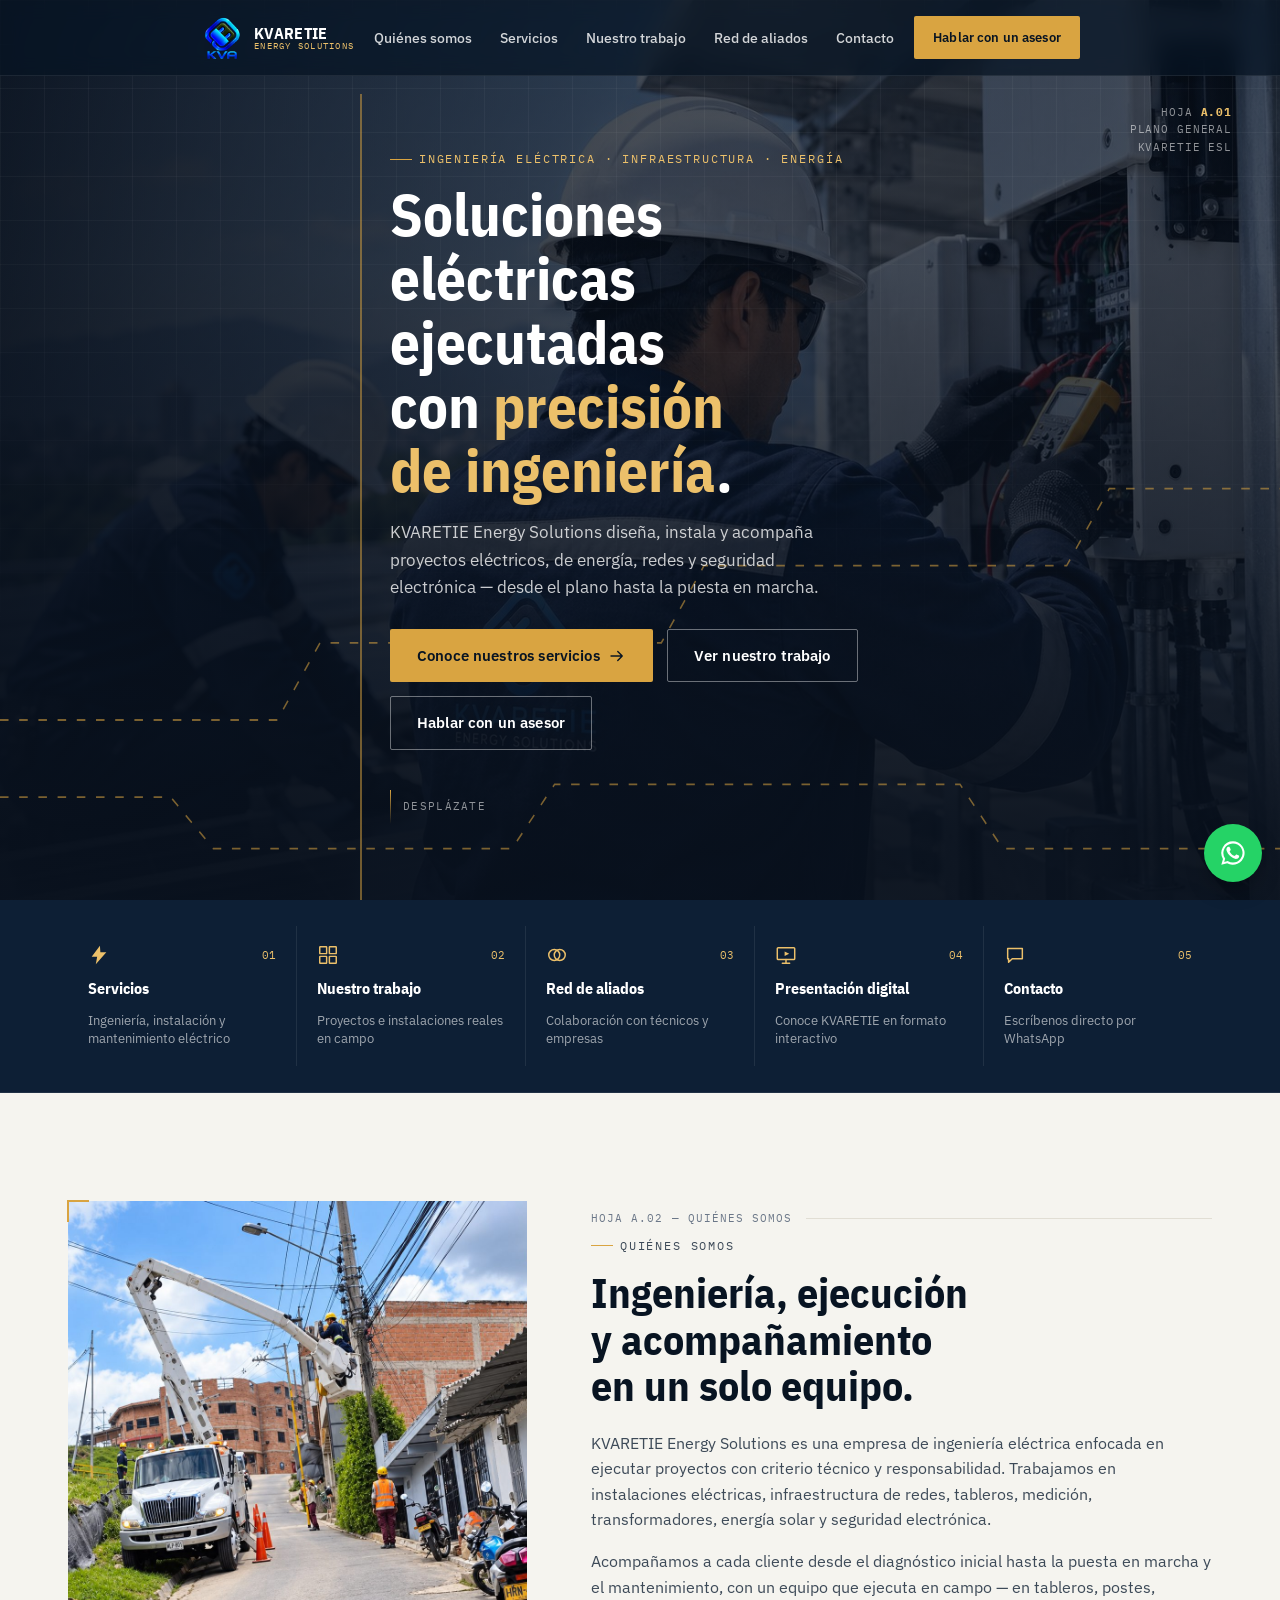
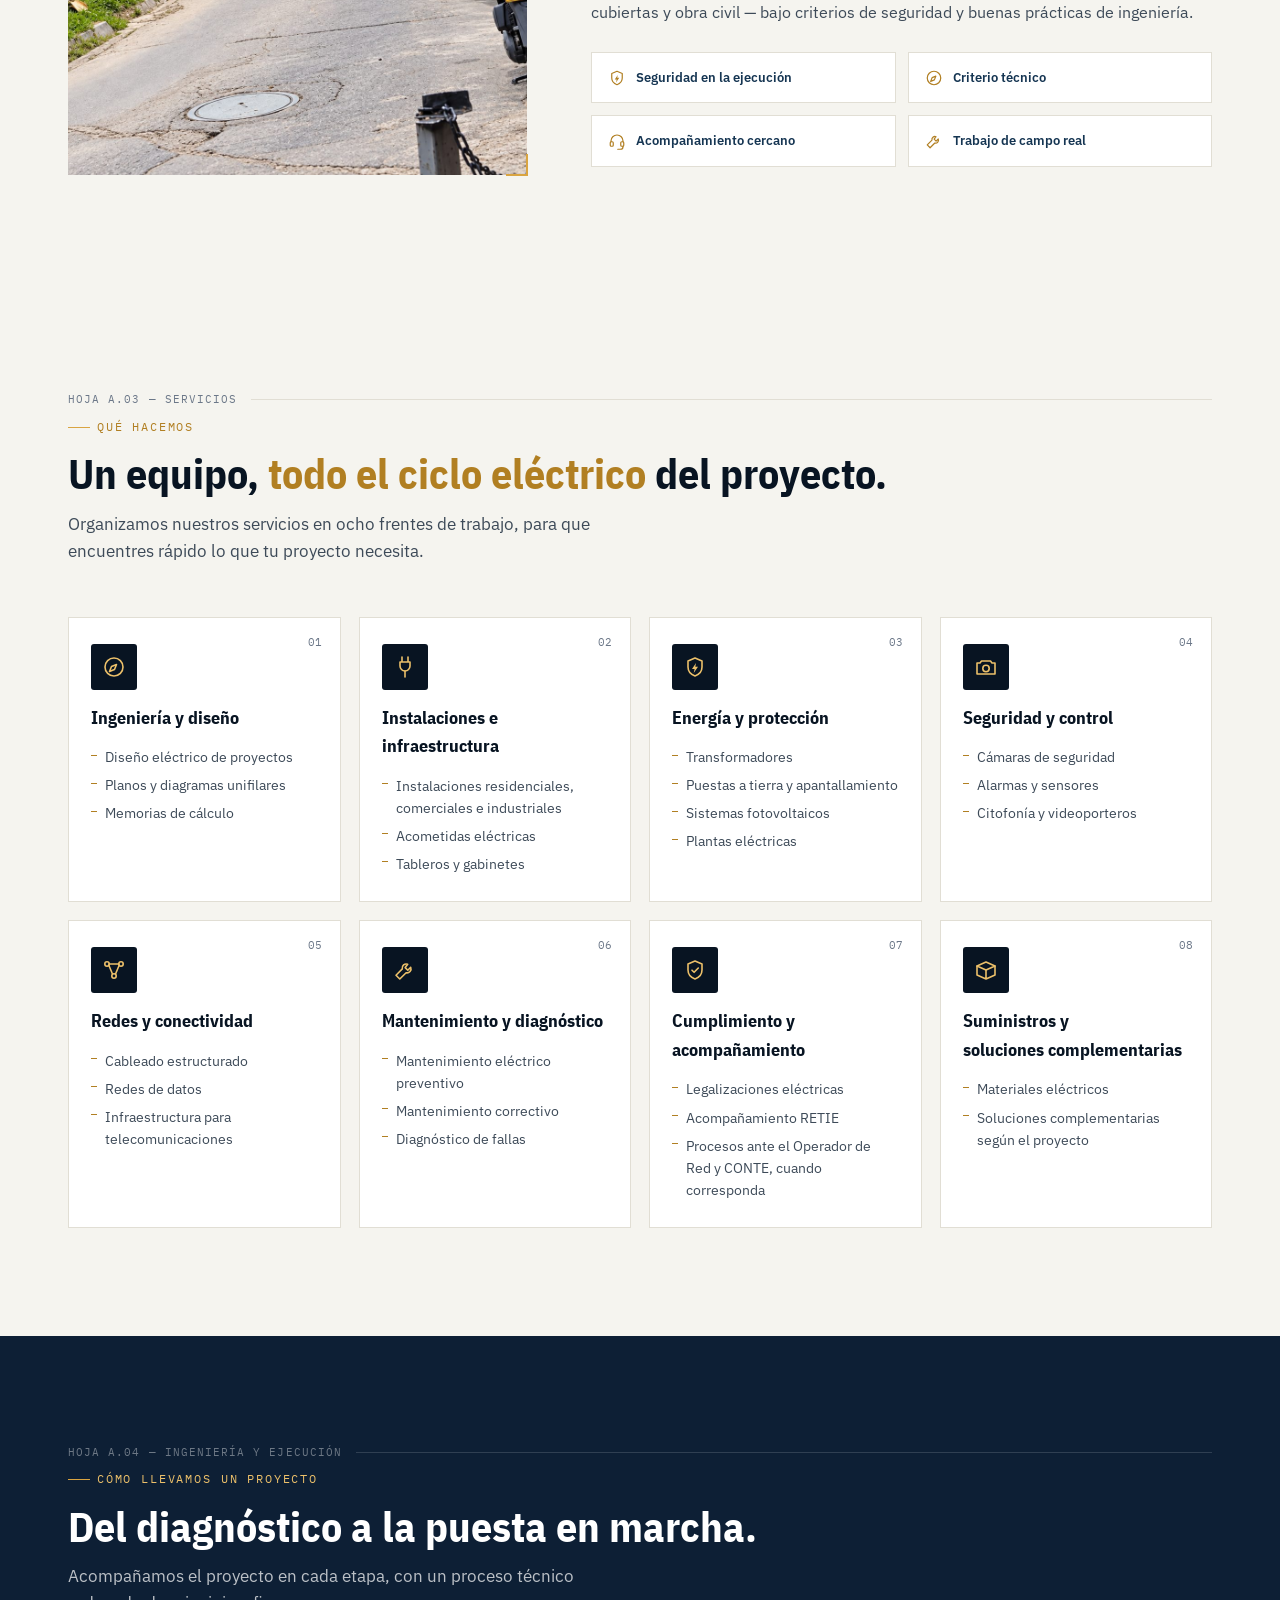
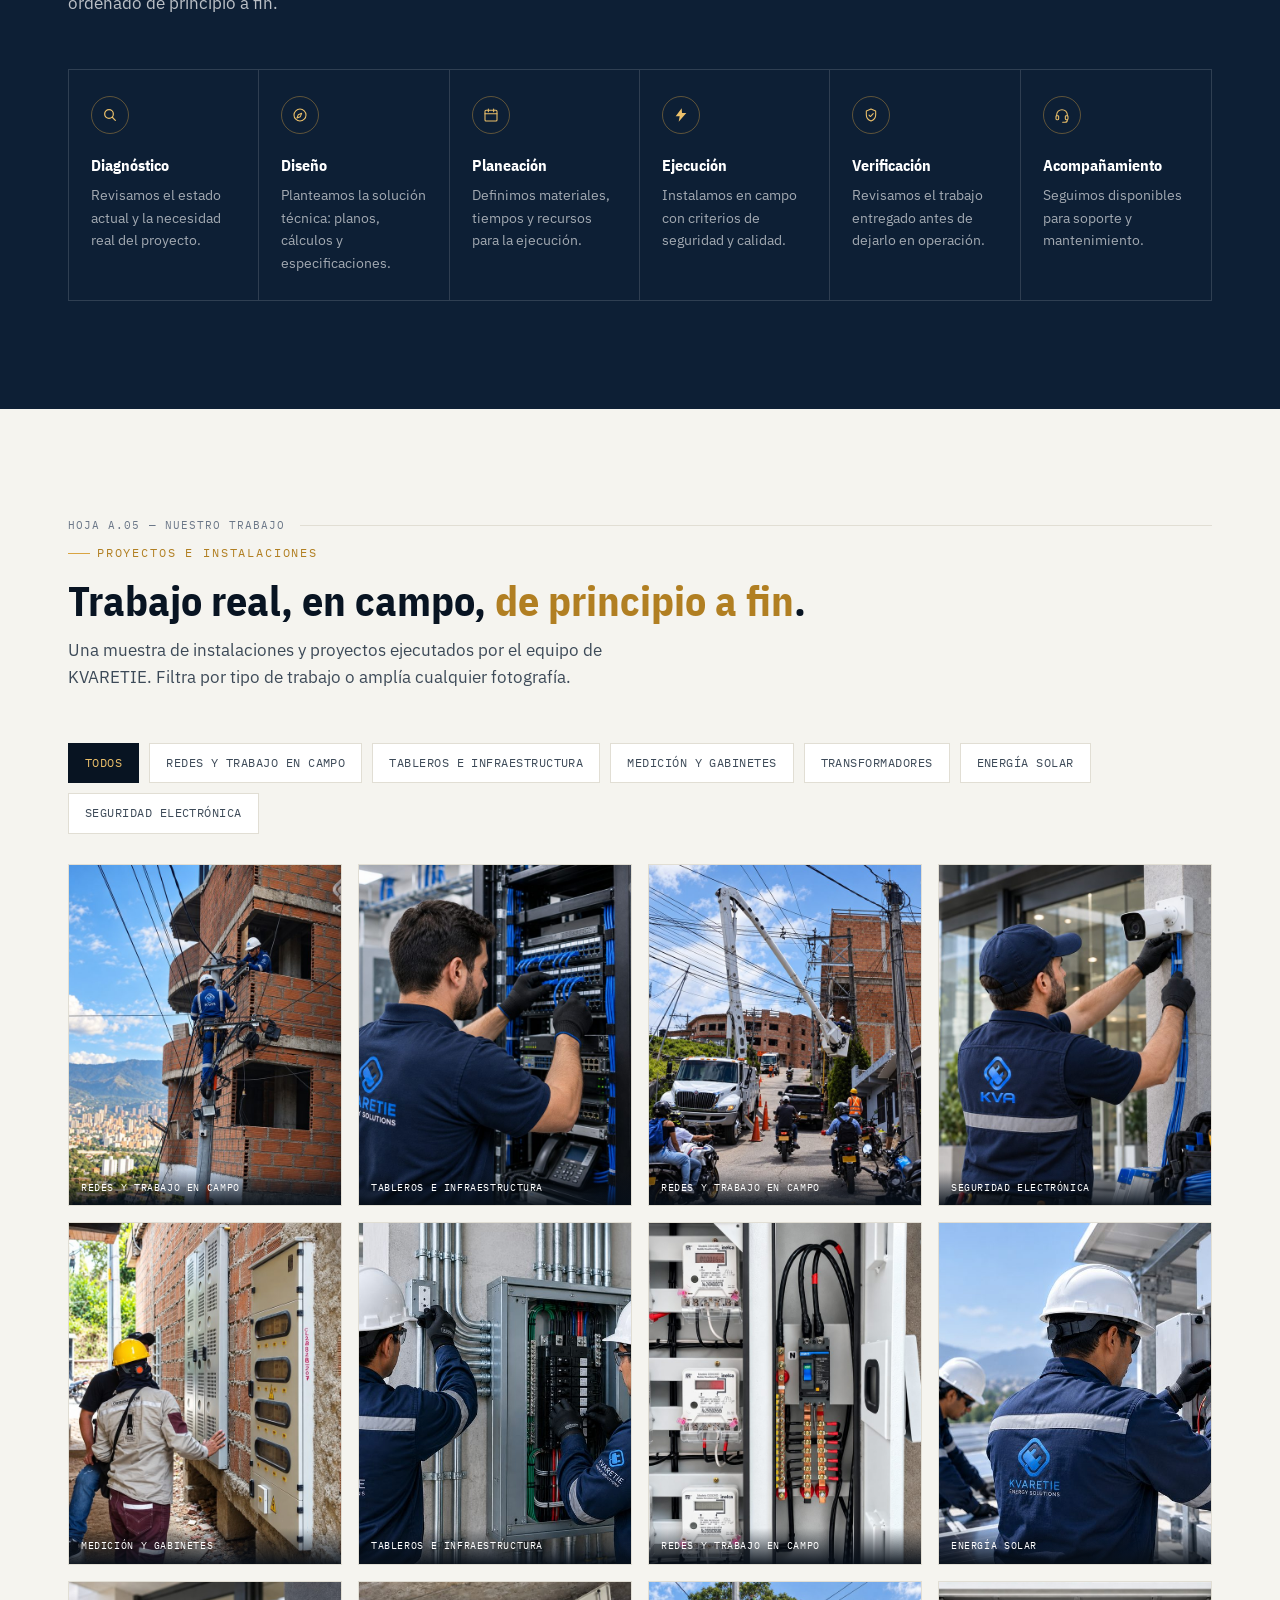
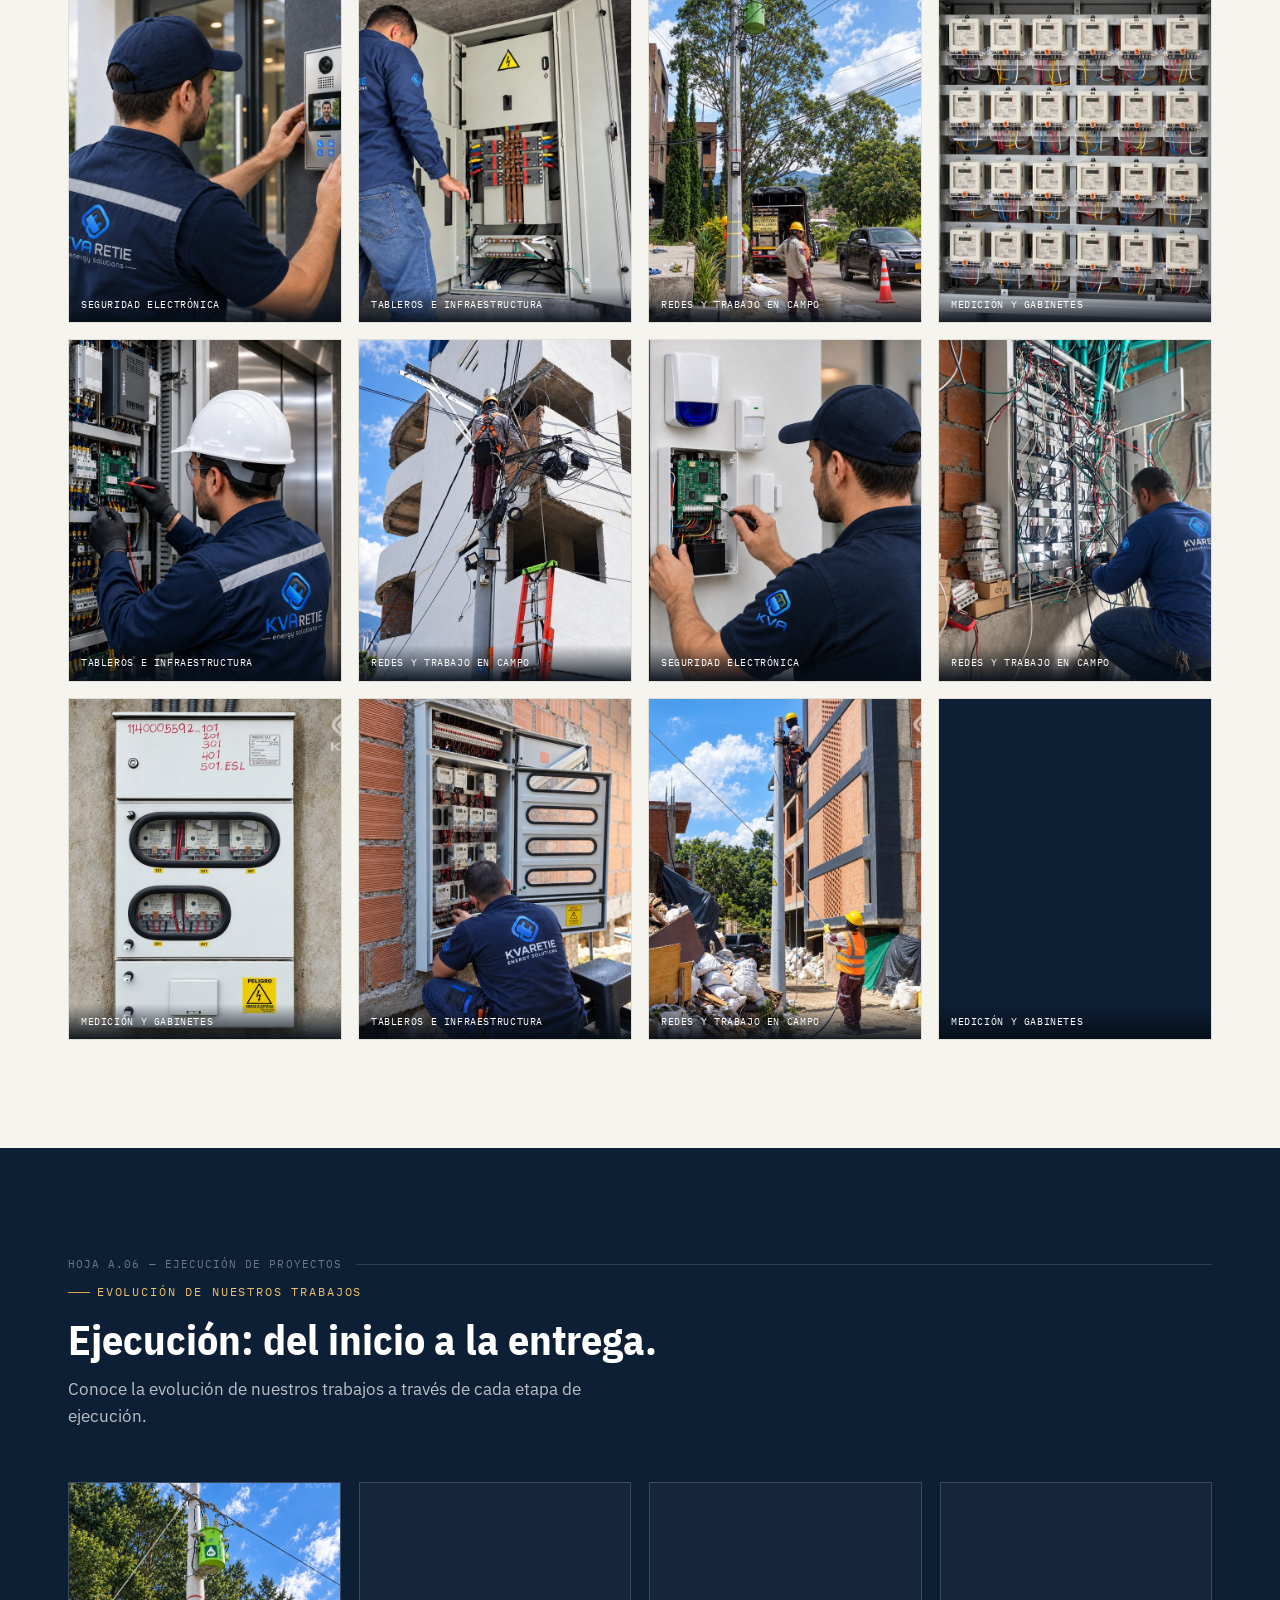
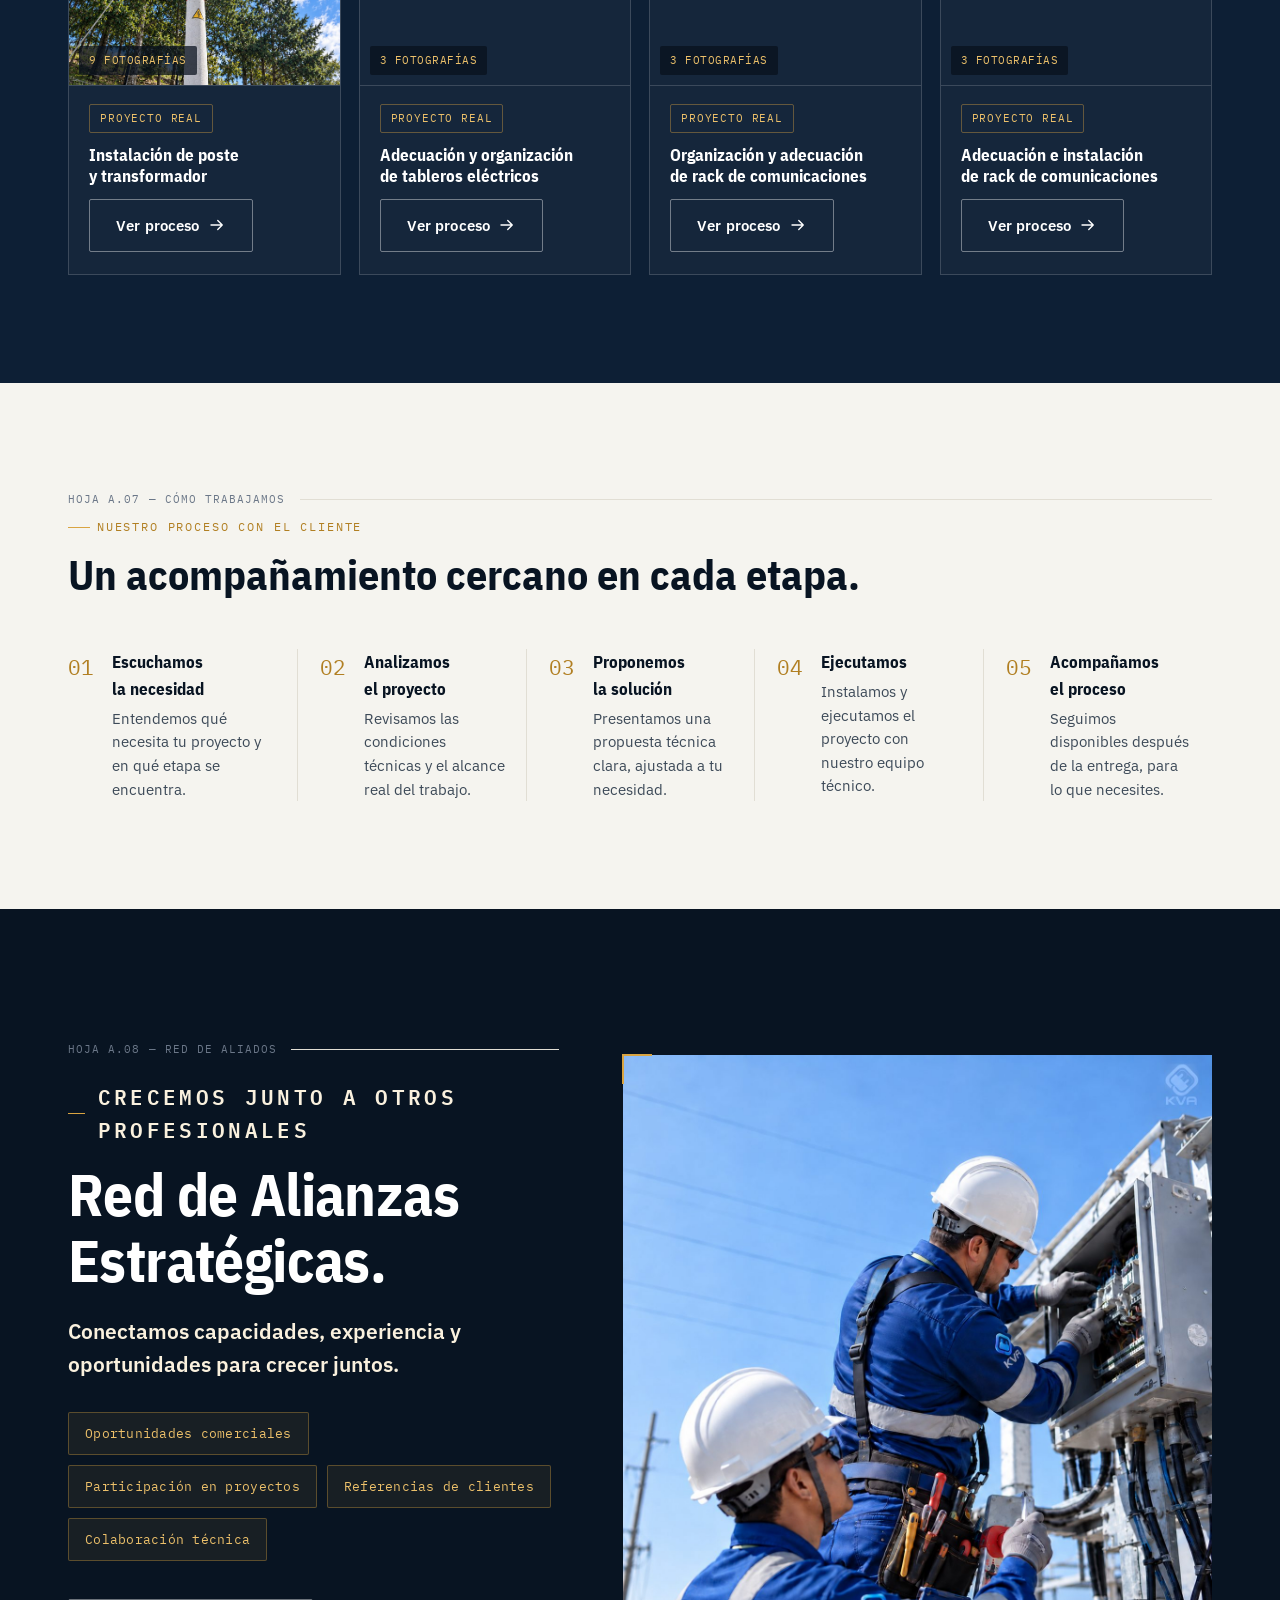
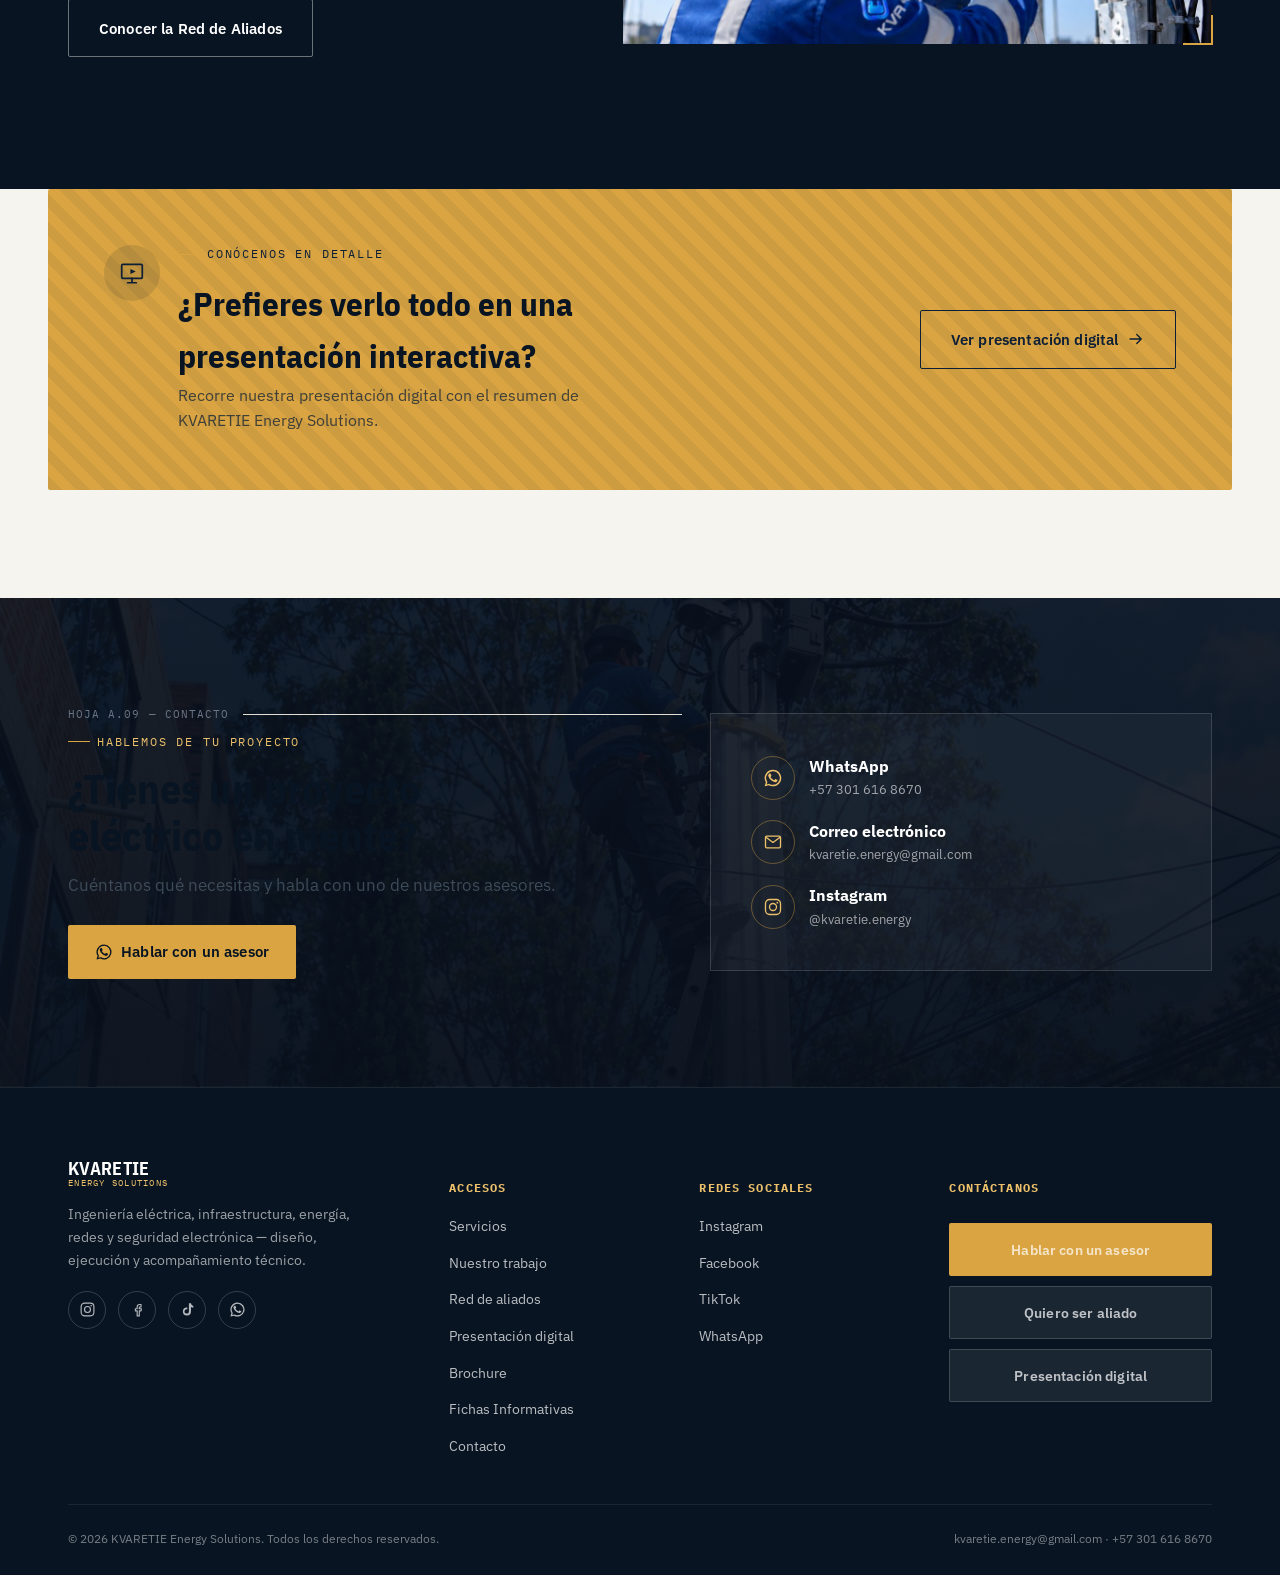
==== commit 4e856f92: "Optimiza carga móvil sin pérdida y corrige Servicios y Contacto" ====
--- a/index.html
+++ b/index.html
@@ -15,7 +15,7 @@
 
 <link rel="preconnect" href="https://fonts.googleapis.com">
 <link rel="preconnect" href="https://fonts.gstatic.com" crossorigin>
-<link rel="stylesheet" href="https://fonts.googleapis.com/css2?family=IBM+Plex+Mono:wght@400;500;600&family=IBM+Plex+Sans:wght@400;500;600;700&family=IBM+Plex+Sans+Condensed:wght@500;600;700&display=swap">
+<link rel="stylesheet" href="https://fonts.googleapis.com/css2?family=IBM+Plex+Mono:wght@400;600&family=IBM+Plex+Sans:wght@400;500;600;700&family=IBM+Plex+Sans+Condensed:wght@600;700&display=swap">
 <link rel="stylesheet" href="assets/css/styles.css">
 
 <script type="application/ld+json">
@@ -77,7 +77,7 @@
 <header class="site-header">
   <div class="wrap">
     <a href="#inicio" class="logo-slot" aria-label="KVARETIE Energy Solutions — inicio">
-      <span class="logo-mark"><img src="assets/img/logo/kva-logo.png" alt="" width="256" height="256" loading="eager"></span>
+      <span class="logo-mark"><img src="assets/optimized/f952836efb3e4451.webp" alt="" width="256" height="256" loading="eager" decoding="async"></span>
       <span class="logo-word"><b>KVARETIE</b><span>Energy Solutions</span></span>
     </a>
 
@@ -140,7 +140,7 @@
      ============================================================ -->
 <section class="hero" id="inicio">
   <div class="hero-media">
-    <img src="assets/img/tecnicos-paneles-solares-tablero-full.jpg" alt="Técnicos de KVARETIE Energy Solutions revisando un tablero eléctrico junto a un sistema fotovoltaico en cubierta" loading="eager">
+    <img src="assets/img/tecnicos-paneles-solares-tablero-full.jpg" alt="Técnicos de KVARETIE Energy Solutions revisando un tablero eléctrico junto a un sistema fotovoltaico en cubierta" loading="eager" fetchpriority="high" width="1448" height="1086" decoding="async">
   </div>
   <div class="hero-grid" aria-hidden="true"></div>
   <svg class="hero-trace" viewBox="0 0 1200 700" preserveAspectRatio="none" aria-hidden="true">
@@ -212,7 +212,7 @@
     <div class="about-grid">
       <div class="about-media" data-reveal>
         <div class="framecorners">
-          <img src="assets/img/kva-canasta-red-aerea-urbana-full.jpg" alt="Camión con canasta elevadora de KVARETIE Energy Solutions interviniendo la red aérea en una calle urbana" loading="lazy">
+          <img src="assets/img/kva-canasta-red-aerea-urbana-full.jpg" alt="Camión con canasta elevadora de KVARETIE Energy Solutions interviniendo la red aérea en una calle urbana" loading="lazy" width="1254" height="1254" decoding="async">
         </div>
       </div>
       <div class="about-copy">
@@ -331,7 +331,6 @@
         <h3>Suministros y soluciones complementarias</h3>
         <ul>
           <li>Materiales eléctricos</li>
-          <li>Plantas eléctricas</li>
           <li>Soluciones complementarias según el proyecto</li>
         </ul>
       </article>
@@ -404,102 +403,102 @@
 
     <div class="gallery-grid">
       <div class="gitem" data-gitem data-cat="redes" data-full="assets/img/redes-construccion-edificio-poste-full.jpg" data-label="Instalación de red en edificio en construcción — trabajo en altura">
-        <img src="assets/img/redes-construccion-edificio-poste-thumb.jpg" alt="Instalación de red en edificio en construcción" loading="lazy">
+        <img src="assets/img/redes-construccion-edificio-poste-thumb.jpg" alt="Instalación de red en edificio en construcción" loading="lazy" width="820" height="820" decoding="async">
         <span class="gi-plus"><svg><use href="#i-plus"/></svg></span>
         <span class="gi-tag">Redes y trabajo en campo</span>
       </div>
       <div class="gitem" data-gitem data-cat="tableros" data-full="assets/img/tableros-rack-datos-instalacion-full.jpg" data-label="Instalación de rack de datos y cableado estructurado">
-        <img src="assets/img/tableros-rack-datos-instalacion-thumb.jpg" alt="Instalación de rack de datos y cableado estructurado" loading="lazy">
+        <img src="assets/img/tableros-rack-datos-instalacion-thumb.jpg" alt="Instalación de rack de datos y cableado estructurado" loading="lazy" width="820" height="820" decoding="async">
         <span class="gi-plus"><svg><use href="#i-plus"/></svg></span>
         <span class="gi-tag">Tableros e infraestructura</span>
       </div>
       <div class="gitem" data-gitem data-cat="redes" data-full="assets/img/red-canasta-aerea-full.jpg" data-label="Trabajo en altura sobre red aérea con canasta elevadora">
-        <img src="assets/img/red-canasta-aerea-thumb.jpg" alt="Trabajo en altura sobre red aérea con canasta elevadora" loading="lazy">
+        <img src="assets/img/red-canasta-aerea-thumb.jpg" alt="Trabajo en altura sobre red aérea con canasta elevadora" loading="lazy" width="820" height="820" decoding="async">
         <span class="gi-plus"><svg><use href="#i-plus"/></svg></span>
         <span class="gi-tag">Redes y trabajo en campo</span>
       </div>
       <div class="gitem" data-gitem data-cat="seguridad" data-full="assets/img/seguridad-camara-fachada-full.jpg" data-label="Instalación de cámara de seguridad en fachada">
-        <img src="assets/img/seguridad-camara-fachada-thumb.jpg" alt="Instalación de cámara de seguridad en fachada" loading="lazy">
+        <img src="assets/img/seguridad-camara-fachada-thumb.jpg" alt="Instalación de cámara de seguridad en fachada" loading="lazy" width="820" height="820" decoding="async">
         <span class="gi-plus"><svg><use href="#i-plus"/></svg></span>
         <span class="gi-tag">Seguridad electrónica</span>
       </div>
       <div class="gitem" data-gitem data-cat="medicion" data-full="assets/img/medicion-banco-exterior-fachada-full.jpg" data-label="Revisión de banco de medidores en fachada">
-        <img src="assets/img/medicion-banco-exterior-fachada-thumb.jpg" alt="Revisión de banco de medidores en fachada" loading="lazy">
+        <img src="assets/img/medicion-banco-exterior-fachada-thumb.jpg" alt="Revisión de banco de medidores en fachada" loading="lazy" width="820" height="820" decoding="async">
         <span class="gi-plus"><svg><use href="#i-plus"/></svg></span>
         <span class="gi-tag">Medición y gabinetes</span>
       </div>
       <div class="gitem" data-gitem data-cat="tableros" data-full="assets/img/panel-indoor-equipo-full.jpg" data-label="Instalación de tablero eléctrico — equipo KVARETIE">
-        <img src="assets/img/panel-indoor-equipo-thumb.jpg" alt="Instalación de tablero eléctrico" loading="lazy">
+        <img src="assets/img/panel-indoor-equipo-thumb.jpg" alt="Instalación de tablero eléctrico" loading="lazy" width="820" height="615" decoding="async">
         <span class="gi-plus"><svg><use href="#i-plus"/></svg></span>
         <span class="gi-tag">Tableros e infraestructura</span>
       </div>
       <div class="gitem" data-gitem data-cat="redes" data-full="assets/img/logistica-camion-materiales-rural-full.jpg" data-label="Logística de materiales para proyectos en zona rural">
-        <img src="assets/img/logistica-camion-materiales-rural-thumb.jpg" alt="Camión de transporte de materiales para proyecto eléctrico en zona rural" loading="lazy">
+        <img src="assets/img/logistica-camion-materiales-rural-thumb.jpg" alt="Camión de transporte de materiales para proyecto eléctrico en zona rural" loading="lazy" width="820" height="820" decoding="async">
         <span class="gi-plus"><svg><use href="#i-plus"/></svg></span>
         <span class="gi-tag">Redes y trabajo en campo</span>
       </div>
       <div class="gitem" data-gitem data-cat="solar" data-full="assets/img/solar-rooftop-multimetro-full.jpg" data-label="Verificación de sistema fotovoltaico en cubierta">
-        <img src="assets/img/solar-rooftop-multimetro-thumb.jpg" alt="Verificación de sistema fotovoltaico en cubierta" loading="lazy">
+        <img src="assets/img/solar-rooftop-multimetro-thumb.jpg" alt="Verificación de sistema fotovoltaico en cubierta" loading="lazy" width="820" height="615" decoding="async">
         <span class="gi-plus"><svg><use href="#i-plus"/></svg></span>
         <span class="gi-tag">Energía solar</span>
       </div>
       <div class="gitem" data-gitem data-cat="seguridad" data-full="assets/img/seguridad-citofonia-instalacion-full.jpg" data-label="Instalación de citofonía y videoportero">
-        <img src="assets/img/seguridad-citofonia-instalacion-thumb.jpg" alt="Instalación de citofonía y videoportero" loading="lazy">
+        <img src="assets/img/seguridad-citofonia-instalacion-thumb.jpg" alt="Instalación de citofonía y videoportero" loading="lazy" width="820" height="820" decoding="async">
         <span class="gi-plus"><svg><use href="#i-plus"/></svg></span>
         <span class="gi-tag">Seguridad electrónica</span>
       </div>
       <div class="gitem" data-gitem data-cat="tableros" data-full="assets/img/tablero-distribucion-obra-gris-full.jpg" data-label="Tablero de distribución en obra civil">
-        <img src="assets/img/tablero-distribucion-obra-gris-thumb.jpg" alt="Tablero de distribución eléctrica en obra civil" loading="lazy">
+        <img src="assets/img/tablero-distribucion-obra-gris-thumb.jpg" alt="Tablero de distribución eléctrica en obra civil" loading="lazy" width="820" height="820" decoding="async">
         <span class="gi-plus"><svg><use href="#i-plus"/></svg></span>
         <span class="gi-tag">Tableros e infraestructura</span>
       </div>
       <div class="gitem" data-gitem data-cat="redes" data-full="assets/img/red-transformador-poste-calle-full.jpg" data-label="Intervención de transformador en poste — vía urbana">
-        <img src="assets/img/red-transformador-poste-calle-thumb.jpg" alt="Intervención de red eléctrica en poste sobre vía urbana" loading="lazy">
+        <img src="assets/img/red-transformador-poste-calle-thumb.jpg" alt="Intervención de red eléctrica en poste sobre vía urbana" loading="lazy" width="820" height="820" decoding="async">
         <span class="gi-plus"><svg><use href="#i-plus"/></svg></span>
         <span class="gi-tag">Redes y trabajo en campo</span>
       </div>
       <div class="gitem" data-gitem data-cat="medicion" data-full="assets/img/medicion-banco-medidores-full.jpg" data-label="Banco de medidores — infraestructura de conjunto">
-        <img src="assets/img/medicion-banco-medidores-thumb.jpg" alt="Banco de medidores de un conjunto residencial" loading="lazy">
+        <img src="assets/img/medicion-banco-medidores-thumb.jpg" alt="Banco de medidores de un conjunto residencial" loading="lazy" width="820" height="820" decoding="async">
         <span class="gi-plus"><svg><use href="#i-plus"/></svg></span>
         <span class="gi-tag">Medición y gabinetes</span>
       </div>
       <div class="gitem" data-gitem data-cat="tableros" data-full="assets/img/tablero-mantenimiento-ascensor-full.jpg" data-label="Mantenimiento eléctrico en cuarto de máquinas de ascensor">
-        <img src="assets/img/tablero-mantenimiento-ascensor-thumb.jpg" alt="Mantenimiento eléctrico en cuarto de máquinas de ascensor" loading="lazy">
+        <img src="assets/img/tablero-mantenimiento-ascensor-thumb.jpg" alt="Mantenimiento eléctrico en cuarto de máquinas de ascensor" loading="lazy" width="820" height="820" decoding="async">
         <span class="gi-plus"><svg><use href="#i-plus"/></svg></span>
         <span class="gi-tag">Tableros e infraestructura</span>
       </div>
       <div class="gitem" data-gitem data-cat="redes" data-full="assets/img/red-poste-altura-uno-full.jpg" data-label="Tendido de red aérea en poste — trabajo en altura">
-        <img src="assets/img/red-poste-altura-uno-thumb.jpg" alt="Técnico trabajando en altura sobre un poste de red" loading="lazy">
+        <img src="assets/img/red-poste-altura-uno-thumb.jpg" alt="Técnico trabajando en altura sobre un poste de red" loading="lazy" width="820" height="820" decoding="async">
         <span class="gi-plus"><svg><use href="#i-plus"/></svg></span>
         <span class="gi-tag">Redes y trabajo en campo</span>
       </div>
       <div class="gitem" data-gitem data-cat="seguridad" data-full="assets/img/seguridad-alarma-instalacion-full.jpg" data-label="Instalación de central de alarma y sensores">
-        <img src="assets/img/seguridad-alarma-instalacion-thumb.jpg" alt="Instalación de central de alarma y sensores" loading="lazy">
+        <img src="assets/img/seguridad-alarma-instalacion-thumb.jpg" alt="Instalación de central de alarma y sensores" loading="lazy" width="820" height="820" decoding="async">
         <span class="gi-plus"><svg><use href="#i-plus"/></svg></span>
         <span class="gi-tag">Seguridad electrónica</span>
       </div>
       <div class="gitem" data-gitem data-cat="redes" data-full="assets/img/instalacion-cableado-campo-full.jpg" data-label="Cableado e instalación eléctrica en obra">
-        <img src="assets/img/instalacion-cableado-campo-thumb.jpg" alt="Técnico realizando cableado eléctrico en obra" loading="lazy">
+        <img src="assets/img/instalacion-cableado-campo-thumb.jpg" alt="Técnico realizando cableado eléctrico en obra" loading="lazy" width="820" height="820" decoding="async">
         <span class="gi-plus"><svg><use href="#i-plus"/></svg></span>
         <span class="gi-tag">Redes y trabajo en campo</span>
       </div>
       <div class="gitem" data-gitem data-cat="medicion" data-full="assets/img/medicion-gabinete-exterior-full.jpg" data-label="Gabinete de medición — acometida exterior">
-        <img src="assets/img/medicion-gabinete-exterior-thumb.jpg" alt="Gabinete de medición eléctrica en fachada exterior" loading="lazy">
+        <img src="assets/img/medicion-gabinete-exterior-thumb.jpg" alt="Gabinete de medición eléctrica en fachada exterior" loading="lazy" width="820" height="820" decoding="async">
         <span class="gi-plus"><svg><use href="#i-plus"/></svg></span>
         <span class="gi-tag">Medición y gabinetes</span>
       </div>
       <div class="gitem" data-gitem data-cat="tableros" data-full="assets/img/tablero-medidores-construccion-full.jpg" data-label="Tablero de medidores en obra — construcción">
-        <img src="assets/img/tablero-medidores-construccion-thumb.jpg" alt="Tablero de medidores en obra de construcción" loading="lazy">
+        <img src="assets/img/tablero-medidores-construccion-thumb.jpg" alt="Tablero de medidores en obra de construcción" loading="lazy" width="820" height="820" decoding="async">
         <span class="gi-plus"><svg><use href="#i-plus"/></svg></span>
         <span class="gi-tag">Tableros e infraestructura</span>
       </div>
       <div class="gitem" data-gitem data-cat="redes" data-full="assets/img/red-poste-altura-dos-full.jpg" data-label="Tendido de red aérea en poste — trabajo en altura">
-        <img src="assets/img/red-poste-altura-dos-thumb.jpg" alt="Técnico en altura interviniendo un poste de red" loading="lazy">
+        <img src="assets/img/red-poste-altura-dos-thumb.jpg" alt="Técnico en altura interviniendo un poste de red" loading="lazy" width="820" height="820" decoding="async">
         <span class="gi-plus"><svg><use href="#i-plus"/></svg></span>
         <span class="gi-tag">Redes y trabajo en campo</span>
       </div>
       <div class="gitem" data-gitem data-cat="medicion" data-full="assets/img/cumplimiento-epm-tablero-full.jpg" data-label="Acompañamiento técnico en tablero de medición">
-        <img src="assets/img/cumplimiento-epm-tablero-thumb.jpg" alt="Técnico revisando un tablero de medición" loading="lazy">
+        <img src="assets/img/cumplimiento-epm-tablero-thumb.jpg" alt="Técnico revisando un tablero de medición" loading="lazy" width="820" height="820" decoding="async">
         <span class="gi-plus"><svg><use href="#i-plus"/></svg></span>
         <span class="gi-tag">Medición y gabinetes</span>
       </div>
@@ -523,7 +522,7 @@
     <div class="proc-grid" data-reveal-group>
       <article class="proc-card" data-reveal data-proc-id="p1">
         <div class="proc-visual">
-          <img src="assets/img/proceso-transformador-resultado-full.jpg" alt="Instalación de poste y transformador — resultado final, KVARETIE Energy Solutions" loading="lazy">
+          <img src="assets/img/proceso-transformador-resultado-full.jpg" alt="Instalación de poste y transformador — resultado final, KVARETIE Energy Solutions" loading="lazy" width="1254" height="1254" decoding="async">
           <span class="proc-count">9 fotografías</span>
         </div>
         <div class="proc-body">
@@ -546,7 +545,7 @@
 
       <article class="proc-card" data-reveal data-proc-id="p2">
         <div class="proc-visual">
-          <img src="assets/img/proceso-tableros-cierre-full.jpg" alt="Adecuación y organización de tableros eléctricos — resultado final, KVARETIE Energy Solutions" loading="lazy">
+          <img src="assets/img/proceso-tableros-cierre-full.jpg" alt="Adecuación y organización de tableros eléctricos — resultado final, KVARETIE Energy Solutions" loading="lazy" width="1448" height="1086" decoding="async">
           <span class="proc-count">3 fotografías</span>
         </div>
         <div class="proc-body">
@@ -563,7 +562,7 @@
 
       <article class="proc-card" data-reveal data-proc-id="p3">
         <div class="proc-visual">
-          <img src="assets/img/proceso-rack-cerrado-full.jpg" alt="Organización y adecuación de rack de comunicaciones — resultado final, KVARETIE Energy Solutions" loading="lazy">
+          <img src="assets/img/proceso-rack-cerrado-full.jpg" alt="Organización y adecuación de rack de comunicaciones — resultado final, KVARETIE Energy Solutions" loading="lazy" width="1254" height="1254" decoding="async">
           <span class="proc-count">3 fotografías</span>
         </div>
         <div class="proc-body">
@@ -580,7 +579,7 @@
 
       <article class="proc-card" data-reveal data-proc-id="p4">
         <div class="proc-visual">
-          <img src="assets/img/proceso-rack-instalacion-final-full.jpg" alt="Adecuación e instalación de rack de comunicaciones — resultado final, KVARETIE Energy Solutions" loading="lazy">
+          <img src="assets/img/proceso-rack-instalacion-final-full.jpg" alt="Adecuación e instalación de rack de comunicaciones — resultado final, KVARETIE Energy Solutions" loading="lazy" width="1448" height="1086" decoding="async">
           <span class="proc-count">3 fotografías</span>
         </div>
         <div class="proc-body">
@@ -641,7 +640,7 @@
       </div>
       <div class="about-media" data-reveal>
         <div class="framecorners">
-          <img src="assets/img/equipo-tablero-exterior-campo-full.jpg" alt="Equipo técnico de KVARETIE interviniendo un tablero eléctrico en campo, ejemplo de ejecución colaborativa" loading="lazy">
+          <img src="assets/img/equipo-tablero-exterior-campo-full.jpg" alt="Equipo técnico de KVARETIE interviniendo un tablero eléctrico en campo, ejemplo de ejecución colaborativa" loading="lazy" width="1254" height="1254" decoding="async">
         </div>
       </div>
     </div>
@@ -679,7 +678,7 @@
         <div class="sheet-divider">Hoja A.09 — Contacto</div>
         <p class="eyebrow on-dark">Hablemos de tu proyecto</p>
         <h2 class="section-title">¿Tienes un proyecto eléctrico en mente?</h2>
-        <p class="section-lede" style="margin-top:14px">Cuéntanos qué necesitas y te contactamos por WhatsApp o correo electrónico.</p>
+        <p class="section-lede" style="margin-top:14px">Cuéntanos qué necesitas y habla con uno de nuestros asesores.</p>
         <div class="btn-row" style="margin-top:26px">
           <a class="btn btn-gold" href="https://wa.me/573016168670?text=Hola%2C%20estuve%20visitando%20la%20p%C3%A1gina%20web%20de%20KVARETIE%20Energy%20Solutions%20y%20quisiera%20recibir%20informaci%C3%B3n%20sobre%20sus%20servicios." target="_blank" rel="noopener">
             <svg><use href="#i-whatsapp"/></svg> Hablar con un asesor
@@ -693,7 +692,7 @@
         </div>
         <div class="contact-row">
           <span class="ic"><svg><use href="#i-mail"/></svg></span>
-          <div><b>Correo electrónico</b><span>kvaretie.energy@gmail.com</span></div>
+          <div><b>Correo electrónico</b><span><a href="mailto:kvaretie.energy@gmail.com">kvaretie.energy@gmail.com</a></span></div>
         </div>
         <div class="contact-row">
           <span class="ic"><svg><use href="#i-instagram"/></svg></span>
@@ -751,7 +750,7 @@
     </div>
     <div class="footer-bottom">
       <span>© <span data-year>2026</span> KVARETIE Energy Solutions. Todos los derechos reservados.</span>
-      <span>kvaretie.energy@gmail.com · +57 301 616 8670</span>
+      <span><a href="mailto:kvaretie.energy@gmail.com">kvaretie.energy@gmail.com</a> · +57 301 616 8670</span>
     </div>
   </div>
 </footer>
@@ -787,7 +786,7 @@
   <svg><use href="#i-whatsapp"/></svg>
 </a>
 
-<script src="assets/js/main.js"></script>
+<script src="assets/js/main.js" defer></script>
 <script src="./assets/js/navigation.js" defer></script>
 </body>
 </html>
--- a/assets/css/styles.css
+++ b/assets/css/styles.css
@@ -55,7 +55,7 @@
   -webkit-font-smoothing:antialiased;
   overflow-x:hidden;
 }
-img{ max-width:100%; display:block; }
+img{ max-width:100%; height:auto; display:block; }
 a{ color:inherit; text-decoration:none; }
 ul{ margin:0; padding:0; list-style:none; }
 button{ font:inherit; }
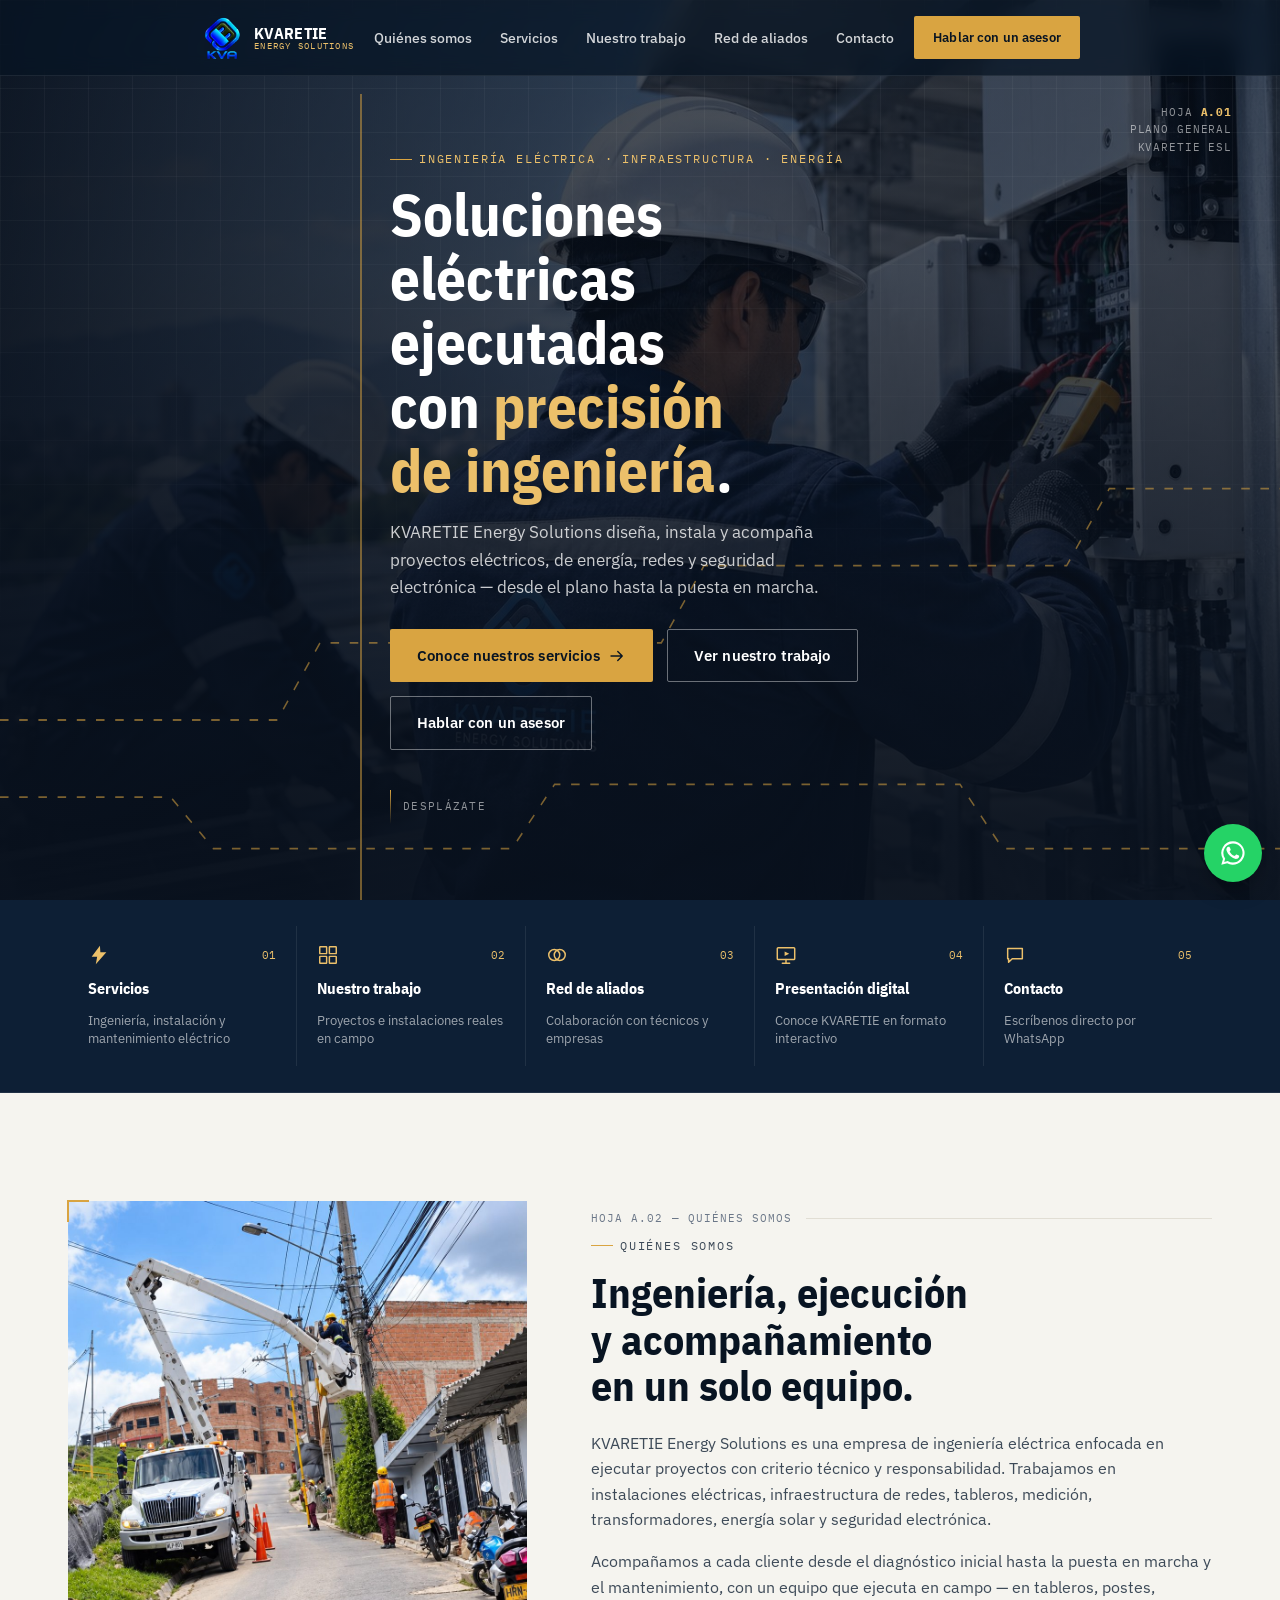
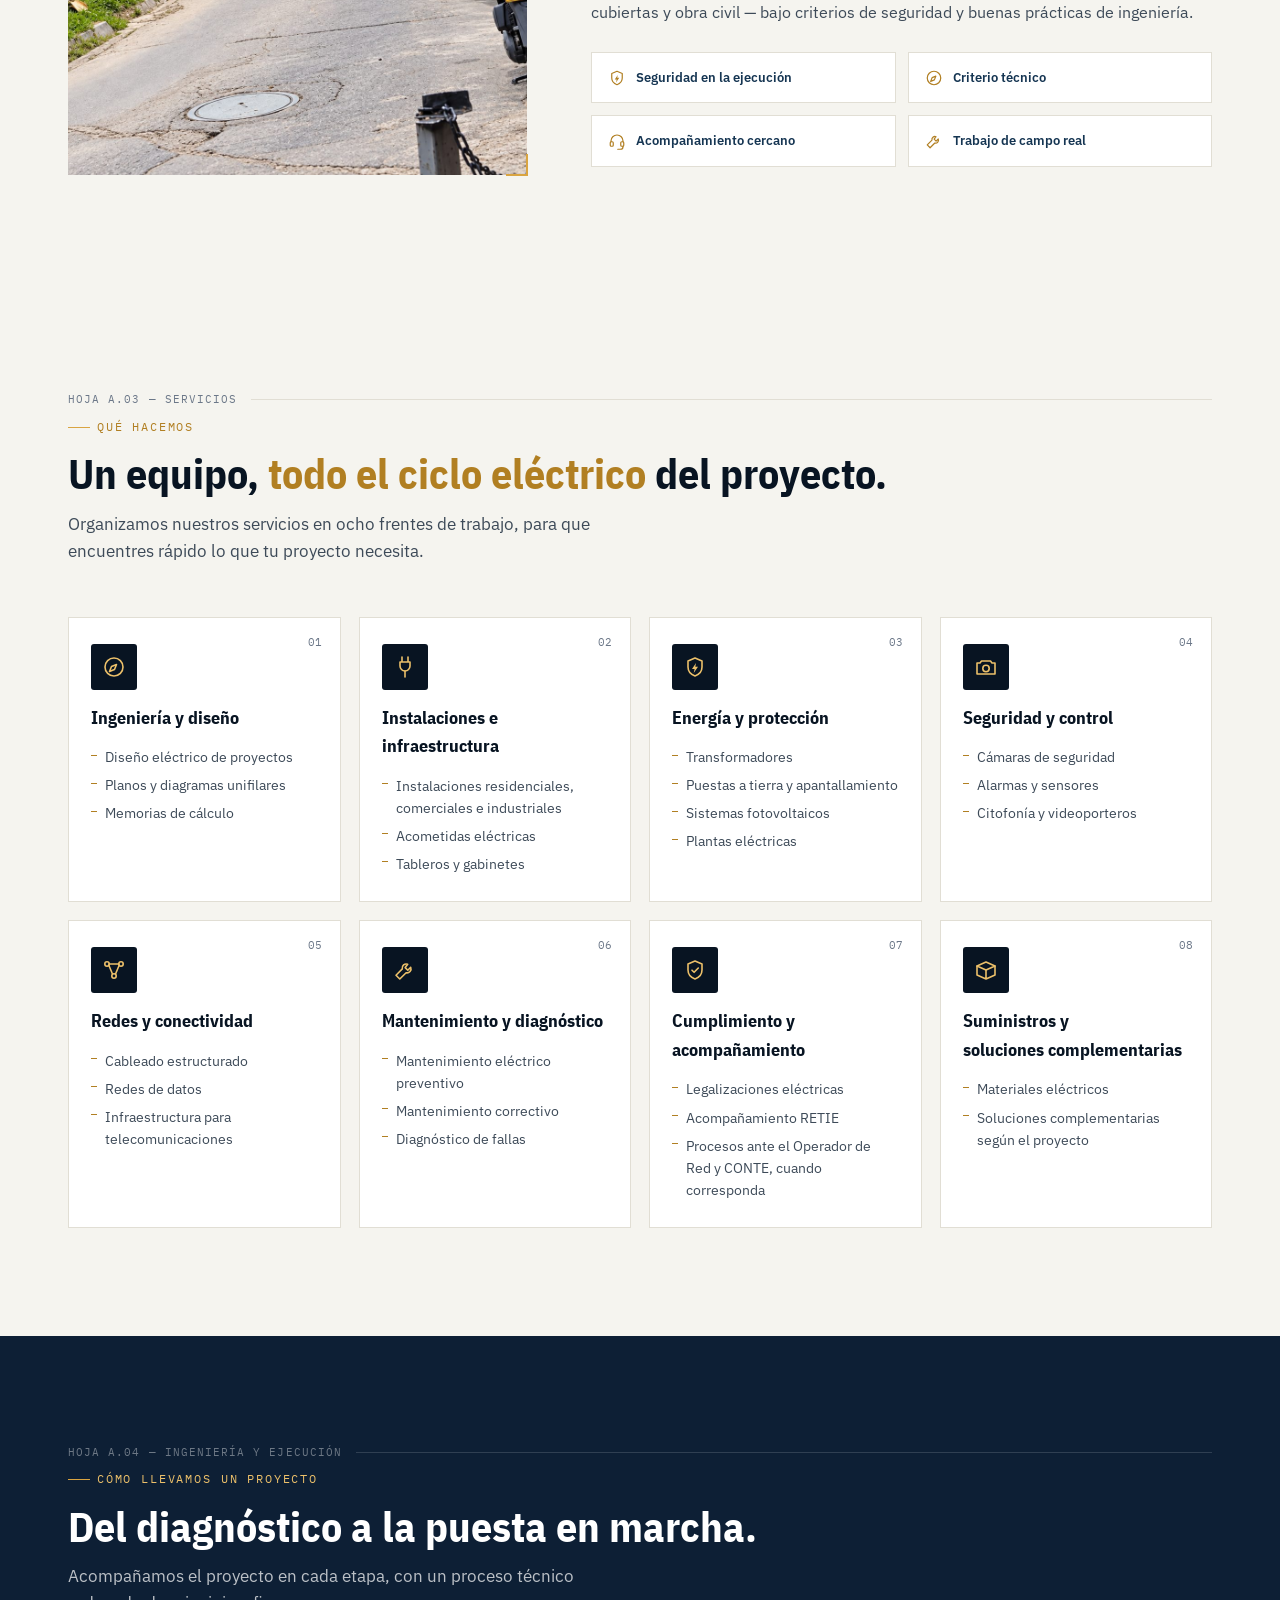
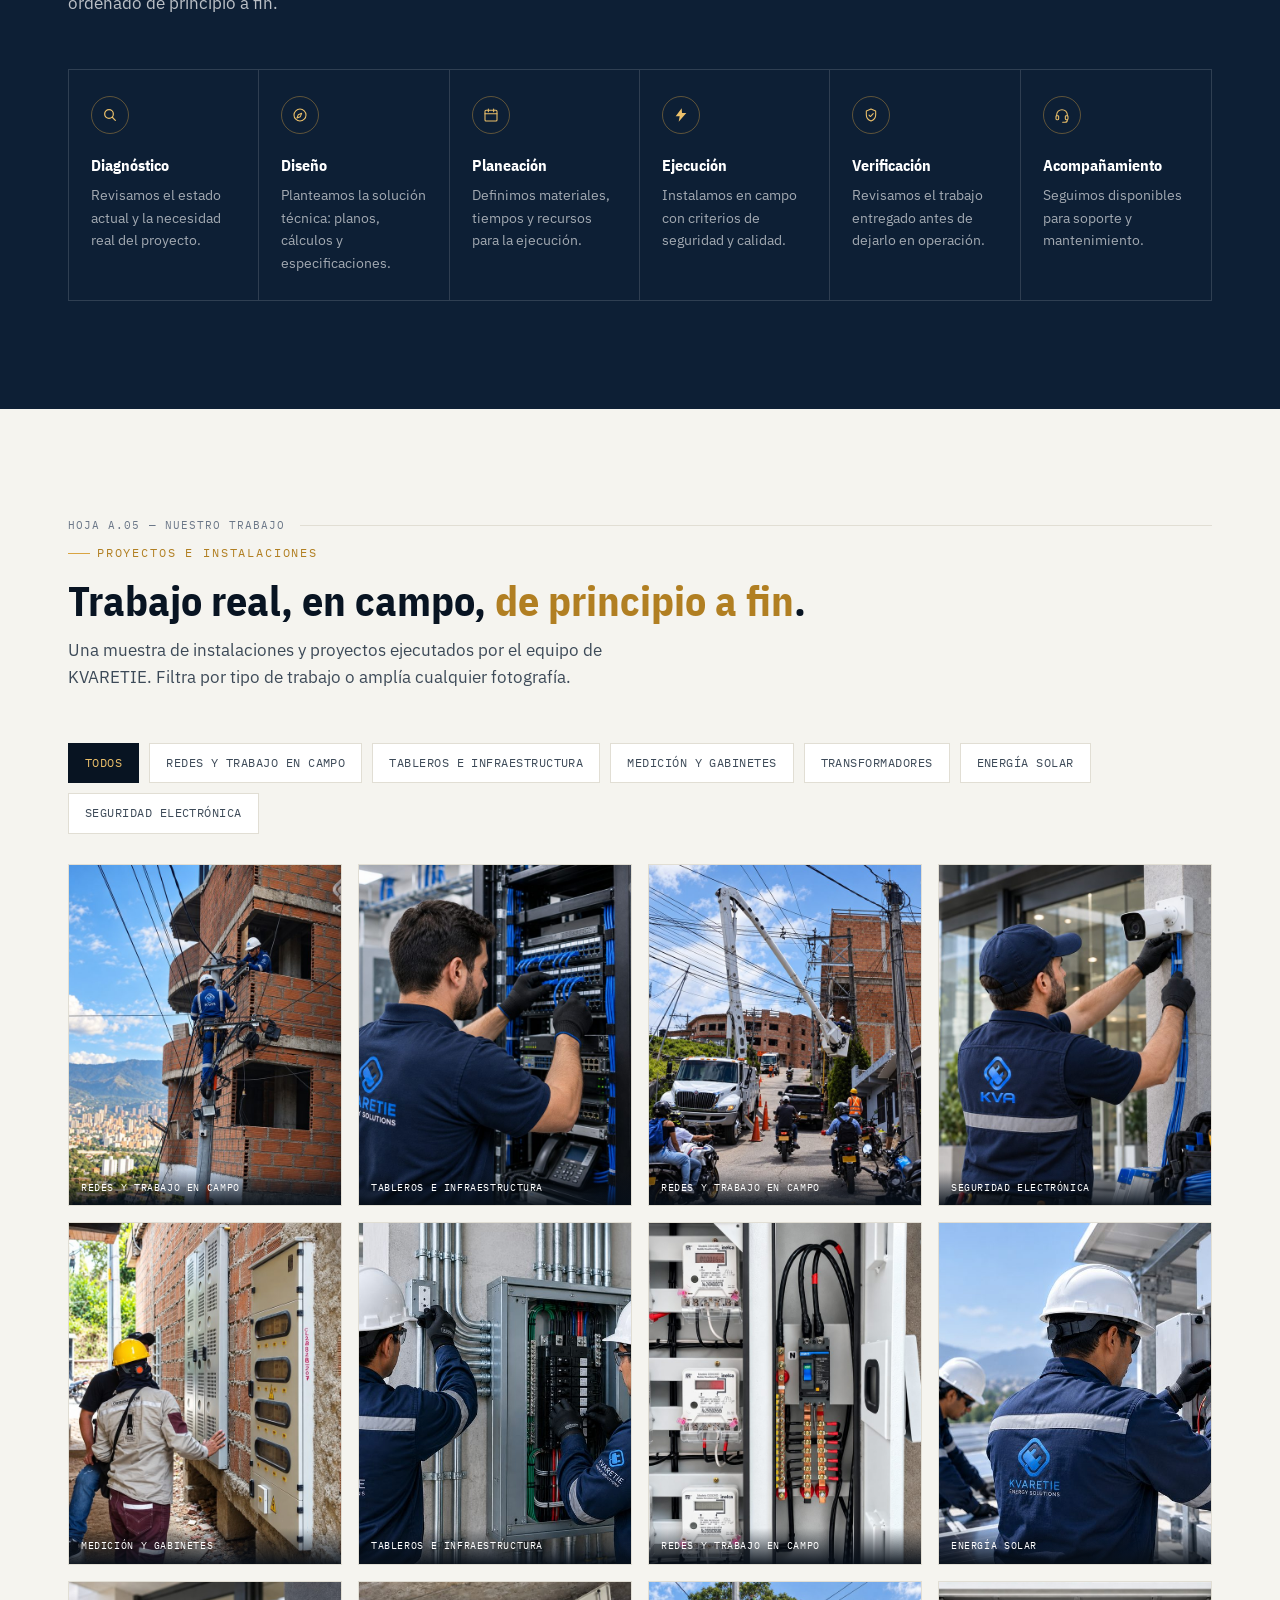
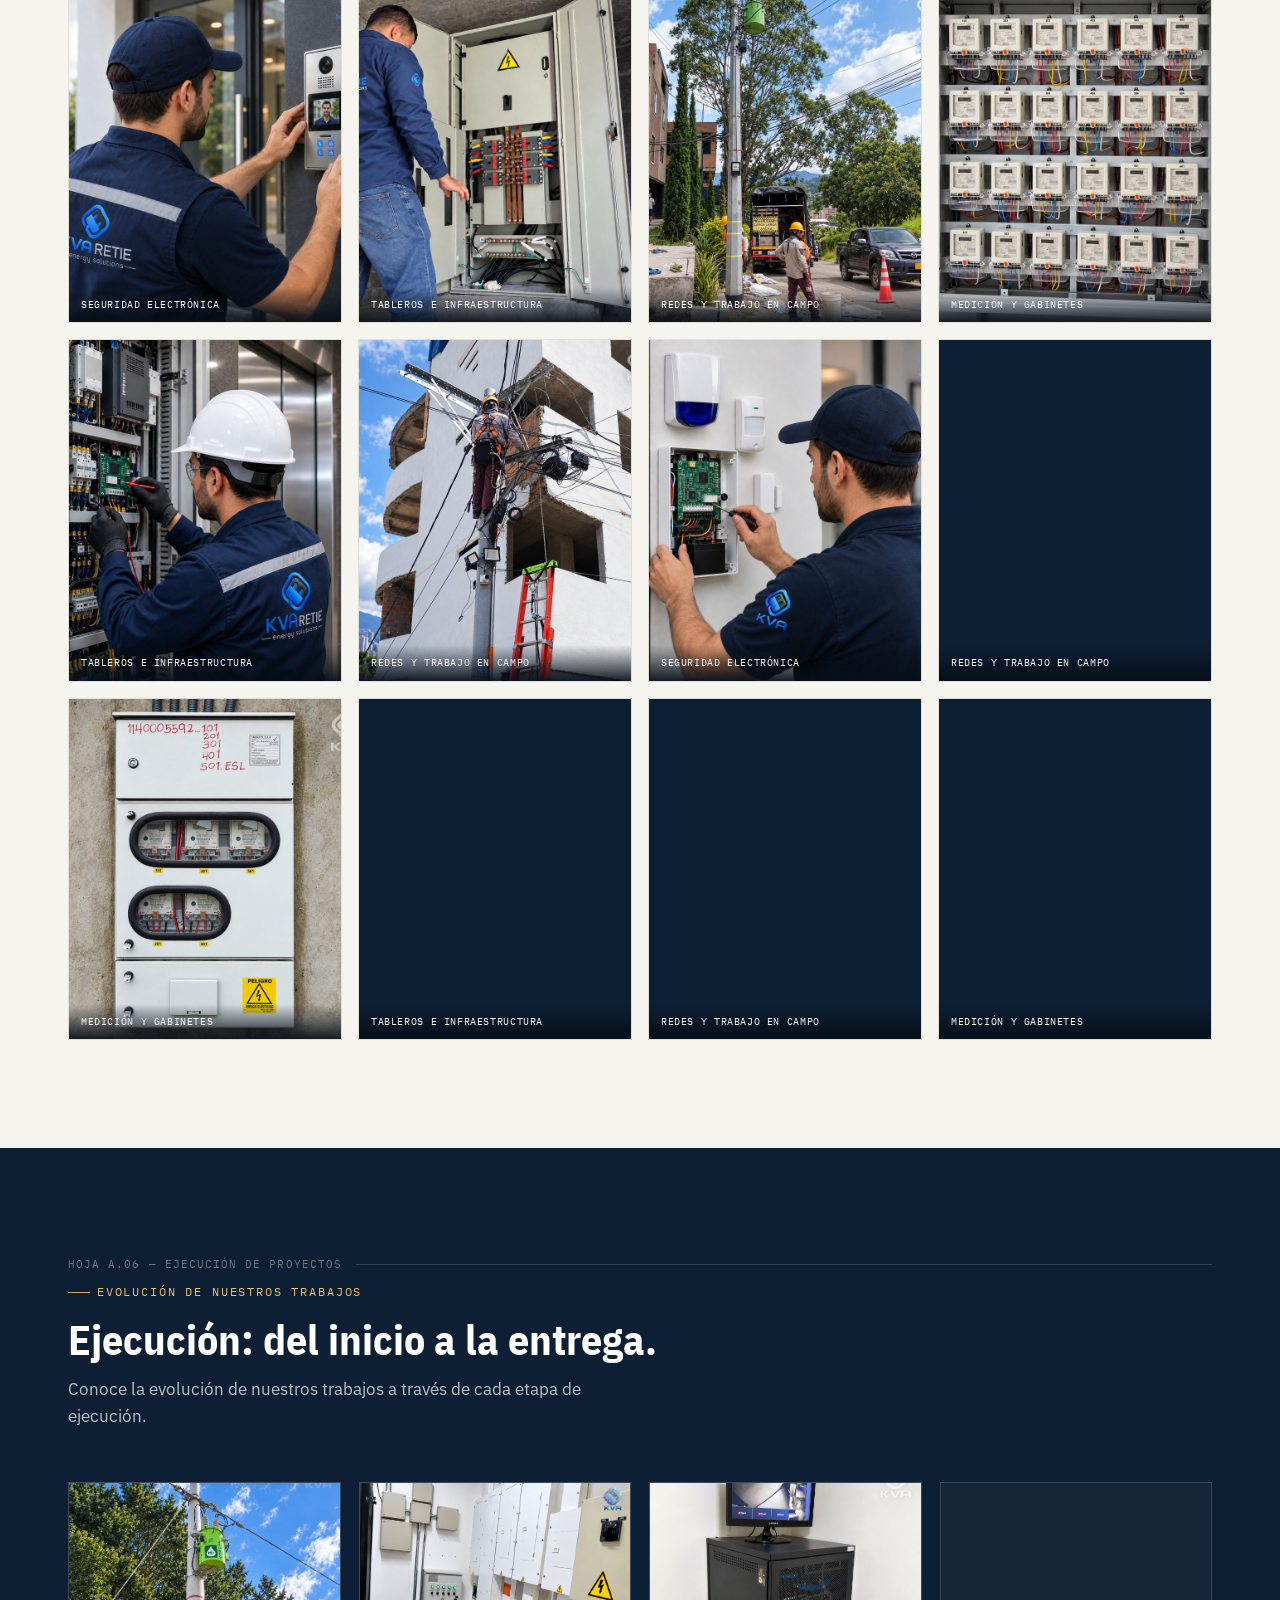
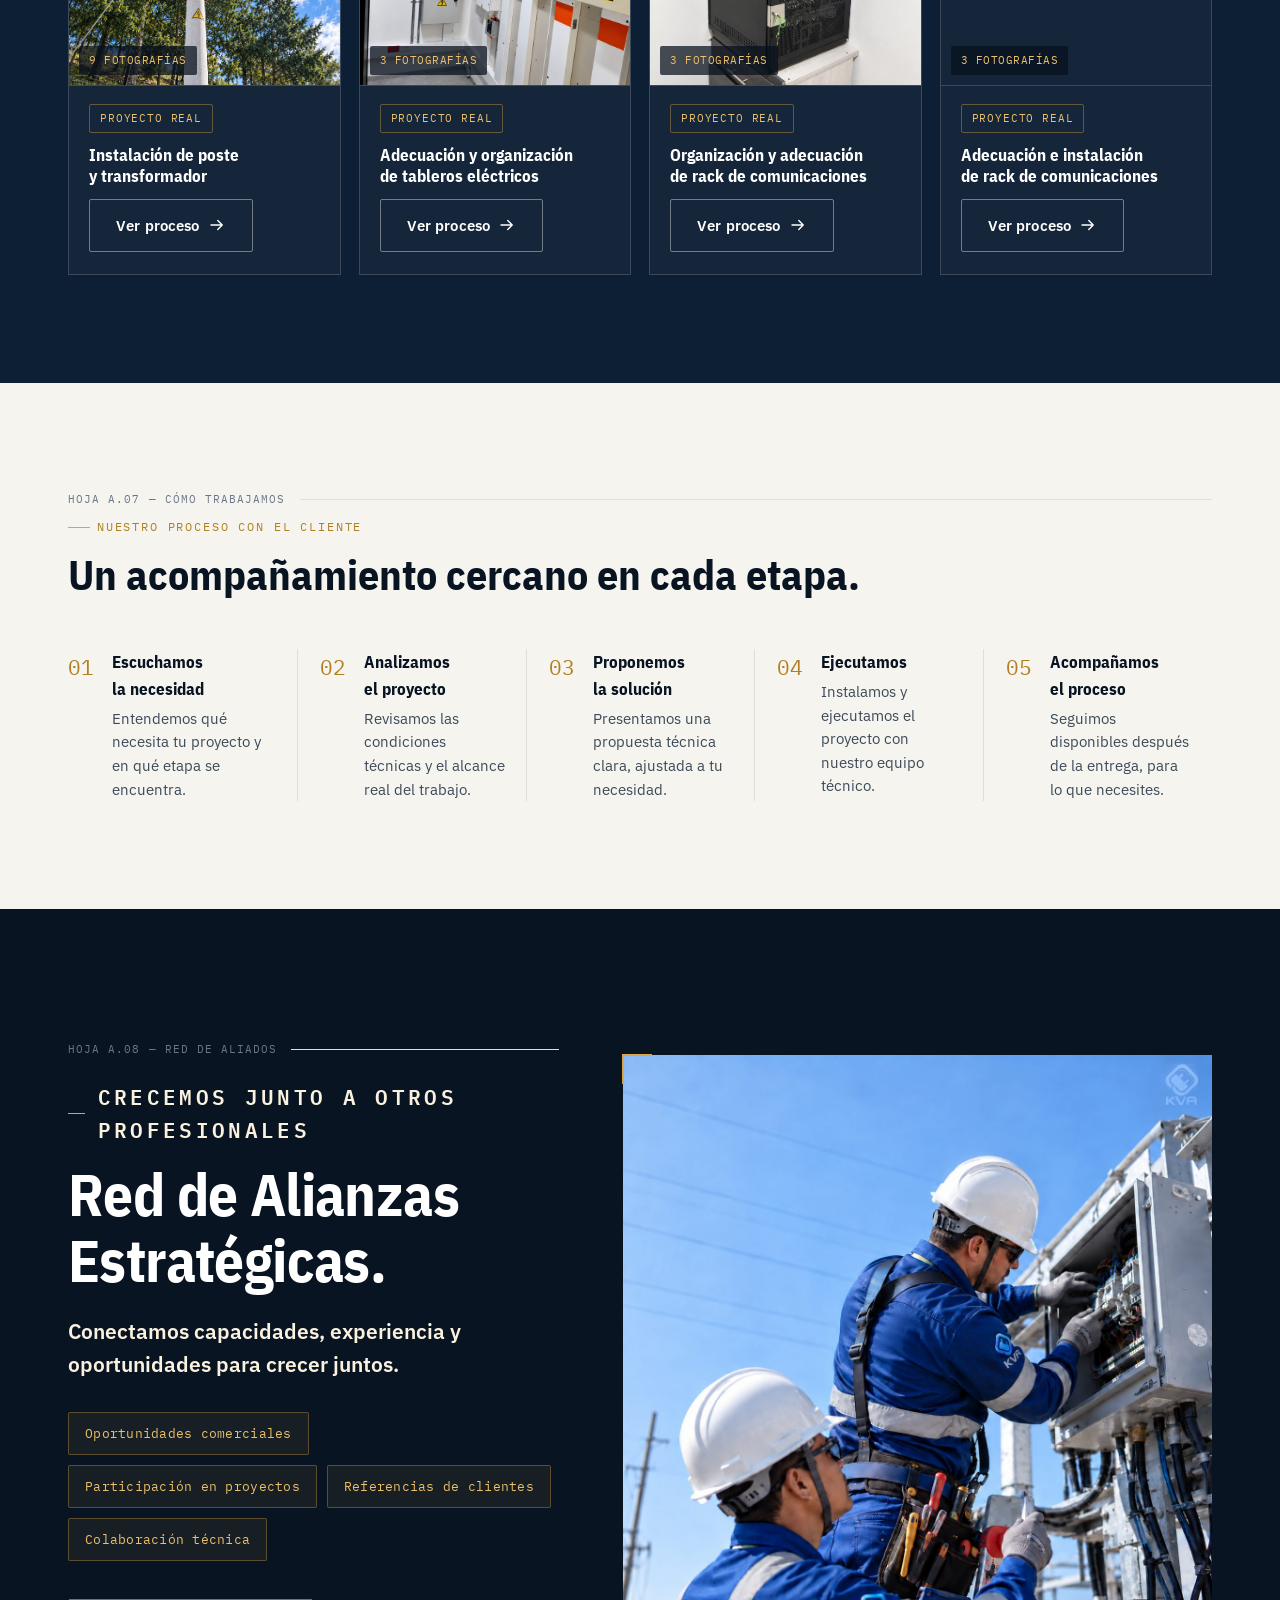
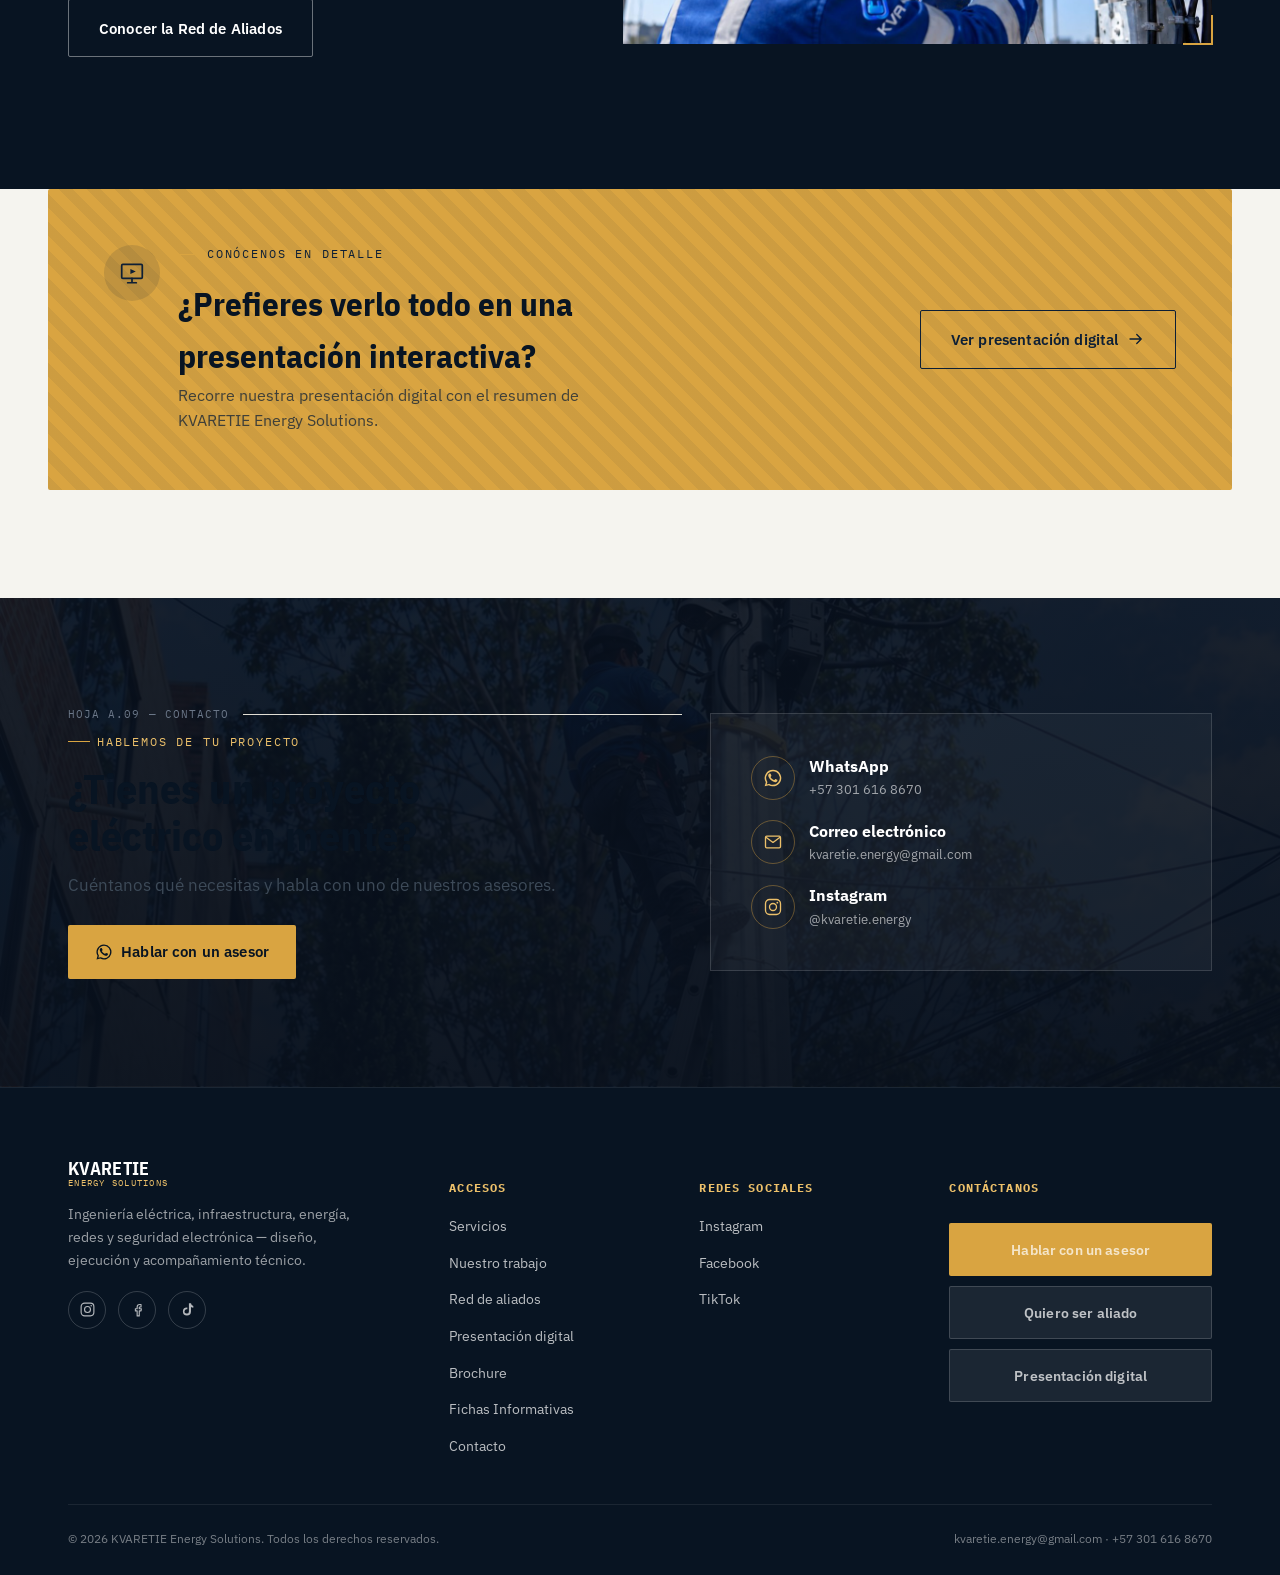
==== commit bdf2b3cc: "Centraliza contacto por origen y conserva WhatsApp ante fallo del chat" ====
--- a/index.html
+++ b/index.html
@@ -92,7 +92,7 @@
     </nav>
 
     <div class="header-actions">
-      <a class="btn btn-gold" href="https://wa.me/573016168670?text=Hola%2C%20estuve%20visitando%20la%20p%C3%A1gina%20web%20de%20KVARETIE%20Energy%20Solutions%20y%20quisiera%20recibir%20informaci%C3%B3n%20sobre%20sus%20servicios." target="_blank" rel="noopener">
+      <a data-contact-origin="web_general" class="btn btn-gold" href="https://wa.me/573016168670?text=Hola%2C%20estoy%20visitando%20la%20p%C3%A1gina%20de%20KVARETIE%20y%20tengo%20una%20consulta%20sobre%20sus%20servicios." target="_blank" rel="noopener">
         Hablar con un asesor
       </a>
       <button class="menu-toggle" data-menu-toggle aria-label="Abrir menú">
@@ -124,7 +124,7 @@
       </ul>
     </nav>
     <div class="drawer-foot">
-      <a class="btn btn-gold btn-block" href="https://wa.me/573016168670?text=Hola%2C%20estuve%20visitando%20la%20p%C3%A1gina%20web%20de%20KVARETIE%20Energy%20Solutions%20y%20quisiera%20recibir%20informaci%C3%B3n%20sobre%20sus%20servicios." target="_blank" rel="noopener">Hablar con un asesor</a>
+      <a data-contact-origin="web_general" class="btn btn-gold btn-block" href="https://wa.me/573016168670?text=Hola%2C%20estoy%20visitando%20la%20p%C3%A1gina%20de%20KVARETIE%20y%20tengo%20una%20consulta%20sobre%20sus%20servicios." target="_blank" rel="noopener">Hablar con un asesor</a>
       <div class="drawer-social">
         <a href="https://www.instagram.com/kvaretie.energy/" target="_blank" rel="noopener" aria-label="Instagram"><svg width="17" height="17"><use href="#i-instagram"/></svg></a>
         <a href="https://www.facebook.com/kvaretie.energy" target="_blank" rel="noopener" aria-label="Facebook"><svg width="17" height="17"><use href="#i-facebook"/></svg></a>
@@ -162,7 +162,7 @@
       <div class="btn-row">
         <a class="btn btn-gold" href="#servicios">Conoce nuestros servicios <svg><use href="#i-arrow"/></svg></a>
         <a class="btn btn-outline" href="#trabajo">Ver nuestro trabajo</a>
-        <a class="btn btn-outline" href="https://wa.me/573016168670?text=Hola%2C%20estuve%20visitando%20la%20p%C3%A1gina%20web%20de%20KVARETIE%20Energy%20Solutions%20y%20quisiera%20recibir%20informaci%C3%B3n%20sobre%20sus%20servicios." target="_blank" rel="noopener">Hablar con un asesor</a>
+        <a data-contact-origin="web_general" class="btn btn-outline" href="https://wa.me/573016168670?text=Hola%2C%20estoy%20visitando%20la%20p%C3%A1gina%20de%20KVARETIE%20y%20tengo%20una%20consulta%20sobre%20sus%20servicios." target="_blank" rel="noopener">Hablar con un asesor</a>
       </div>
       <div class="scroll-cue"><span class="line"></span> Desplázate</div>
     </div>
@@ -195,7 +195,7 @@
         <strong>Presentación digital</strong>
         <p>Conoce KVARETIE en formato interactivo</p>
       </a>
-      <a class="quick-item" href="https://wa.me/573016168670?text=Hola%2C%20estuve%20visitando%20la%20p%C3%A1gina%20web%20de%20KVARETIE%20Energy%20Solutions%20y%20quisiera%20recibir%20informaci%C3%B3n%20sobre%20sus%20servicios." target="_blank" rel="noopener">
+      <a data-contact-origin="web_general" class="quick-item" href="https://wa.me/573016168670?text=Hola%2C%20estoy%20visitando%20la%20p%C3%A1gina%20de%20KVARETIE%20y%20tengo%20una%20consulta%20sobre%20sus%20servicios." target="_blank" rel="noopener">
         <div class="qi-top"><svg><use href="#i-chat"/></svg><span class="qi-num">05</span></div>
         <strong>Contacto</strong>
         <p>Escríbenos directo por WhatsApp</p>
@@ -680,7 +680,7 @@
         <h2 class="section-title">¿Tienes un proyecto eléctrico en mente?</h2>
         <p class="section-lede" style="margin-top:14px">Cuéntanos qué necesitas y habla con uno de nuestros asesores.</p>
         <div class="btn-row" style="margin-top:26px">
-          <a class="btn btn-gold" href="https://wa.me/573016168670?text=Hola%2C%20estuve%20visitando%20la%20p%C3%A1gina%20web%20de%20KVARETIE%20Energy%20Solutions%20y%20quisiera%20recibir%20informaci%C3%B3n%20sobre%20sus%20servicios." target="_blank" rel="noopener">
+          <a data-contact-origin="contacto_general" class="btn btn-gold" href="https://wa.me/573016168670?text=Hola%2C%20quisiera%20comunicarme%20con%20un%20asesor%20de%20KVARETIE." target="_blank" rel="noopener">
             <svg><use href="#i-whatsapp"/></svg> Hablar con un asesor
           </a>
         </div>
@@ -717,7 +717,6 @@
           <a href="https://www.instagram.com/kvaretie.energy/" target="_blank" rel="noopener" aria-label="Instagram"><svg><use href="#i-instagram"/></svg></a>
           <a href="https://www.facebook.com/kvaretie.energy" target="_blank" rel="noopener" aria-label="Facebook"><svg><use href="#i-facebook"/></svg></a>
           <a href="https://www.tiktok.com/@kvaretie.energy" target="_blank" rel="noopener" aria-label="TikTok"><svg><use href="#i-tiktok"/></svg></a>
-          <a href="https://wa.me/573016168670" target="_blank" rel="noopener" aria-label="WhatsApp"><svg><use href="#i-whatsapp"/></svg></a>
         </div>
       </div>
       <div class="footer-col">
@@ -738,12 +737,11 @@
           <li><a href="https://www.instagram.com/kvaretie.energy/" target="_blank" rel="noopener">Instagram</a></li>
           <li><a href="https://www.facebook.com/kvaretie.energy" target="_blank" rel="noopener">Facebook</a></li>
           <li><a href="https://www.tiktok.com/@kvaretie.energy" target="_blank" rel="noopener">TikTok</a></li>
-          <li><a href="https://wa.me/573016168670" target="_blank" rel="noopener">WhatsApp</a></li>
         </ul>
       </div>
       <div class="footer-col footer-cta">
         <h5>Contáctanos</h5>
-        <a class="btn btn-gold btn-block" href="https://wa.me/573016168670?text=Hola%2C%20estuve%20visitando%20la%20p%C3%A1gina%20web%20de%20KVARETIE%20Energy%20Solutions%20y%20quisiera%20recibir%20informaci%C3%B3n%20sobre%20sus%20servicios." target="_blank" rel="noopener">Hablar con un asesor</a>
+        <a data-contact-origin="web_general" class="btn btn-gold btn-block" href="https://wa.me/573016168670?text=Hola%2C%20estoy%20visitando%20la%20p%C3%A1gina%20de%20KVARETIE%20y%20tengo%20una%20consulta%20sobre%20sus%20servicios." target="_blank" rel="noopener">Hablar con un asesor</a>
         <a class="btn btn-ghost btn-block" href="aliados/">Quiero ser aliado</a>
         <a class="btn btn-ghost btn-block" href="./presentacion/" rel="noopener">Presentación digital</a>
       </div>
@@ -782,11 +780,12 @@
 </div>
 
 <!-- WhatsApp flotante -->
-<a class="wa-float" href="https://wa.me/573016168670?text=Hola%2C%20estuve%20visitando%20la%20p%C3%A1gina%20web%20de%20KVARETIE%20Energy%20Solutions%20y%20quisiera%20recibir%20informaci%C3%B3n%20sobre%20sus%20servicios." target="_blank" rel="noopener" aria-label="Escribir por WhatsApp">
+<a data-contact-origin="web_general" class="wa-float" href="https://wa.me/573016168670?text=Hola%2C%20estoy%20visitando%20la%20p%C3%A1gina%20de%20KVARETIE%20y%20tengo%20una%20consulta%20sobre%20sus%20servicios." target="_blank" rel="noopener" aria-label="Escribir por WhatsApp">
   <svg><use href="#i-whatsapp"/></svg>
 </a>
 
 <script src="assets/js/main.js" defer></script>
+<script src="./assets/js/contact.js" defer></script>
 <script src="./assets/js/navigation.js" defer></script>
 </body>
 </html>
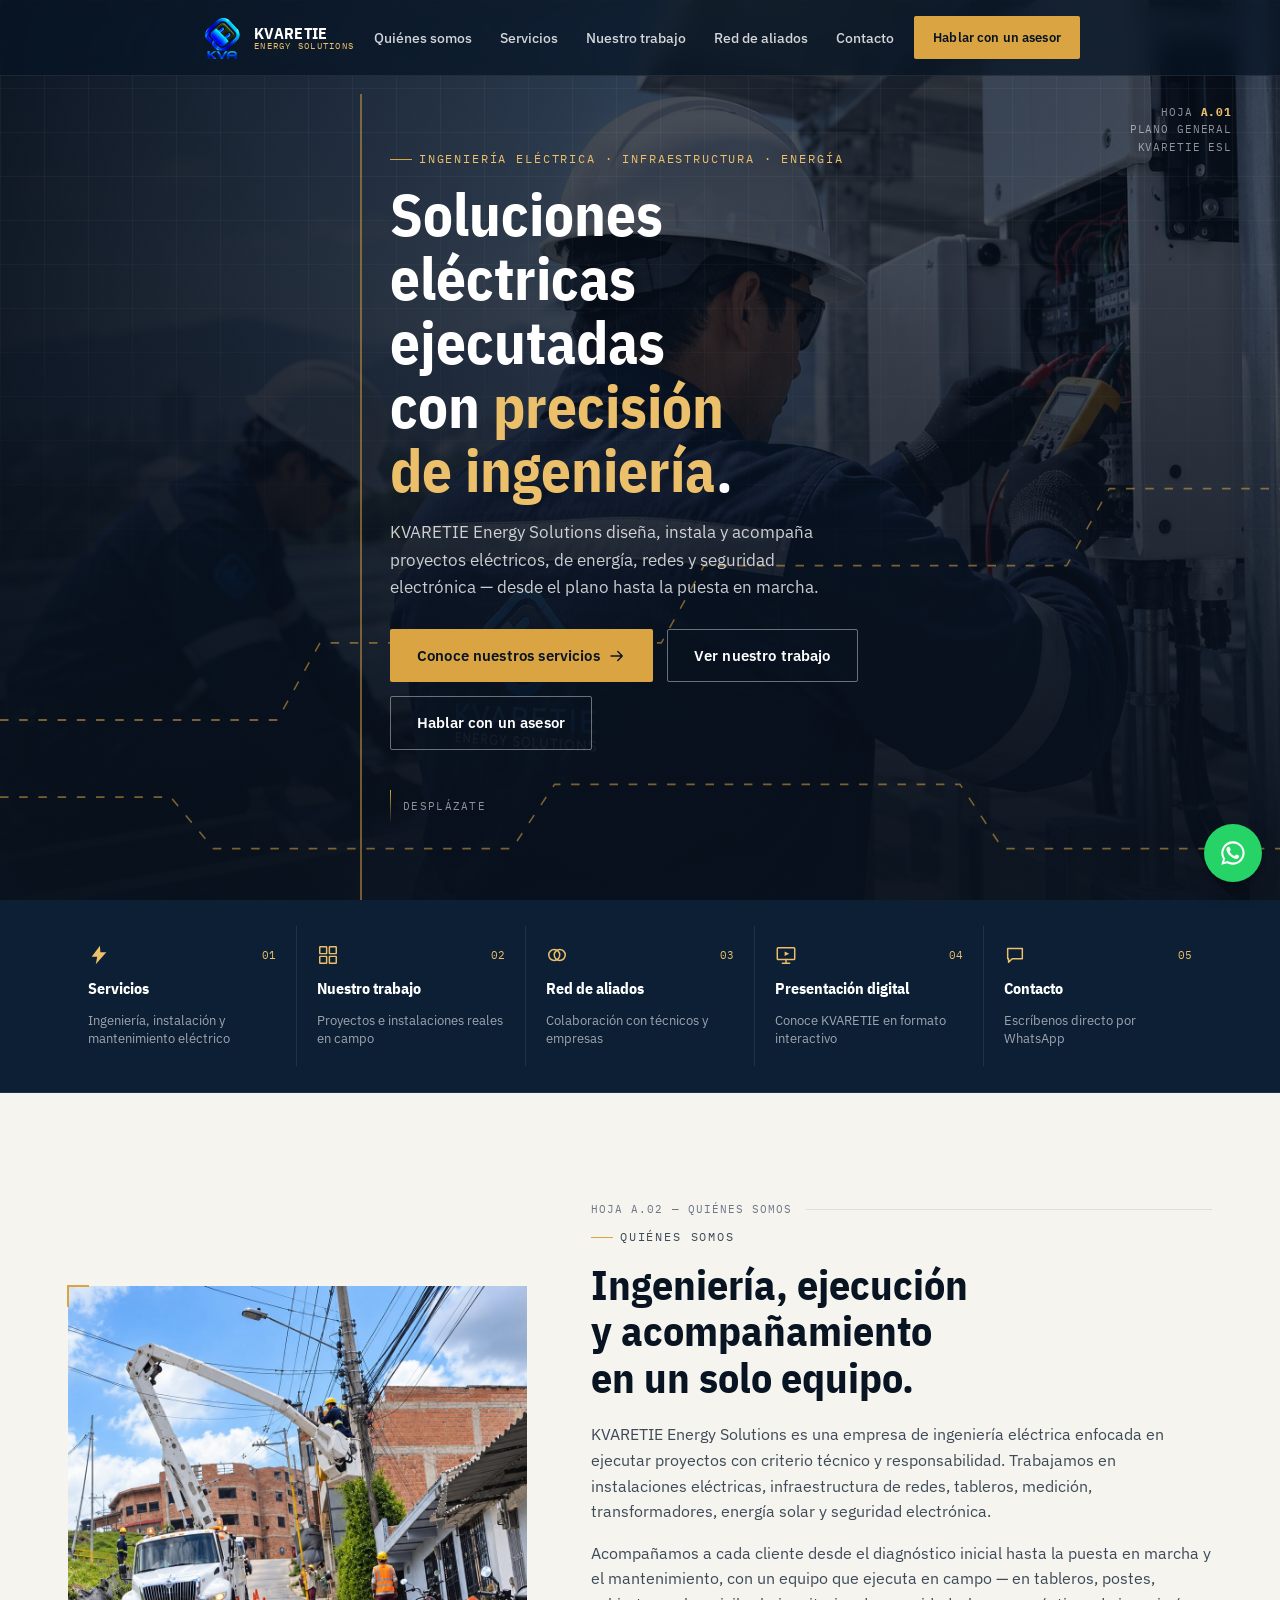
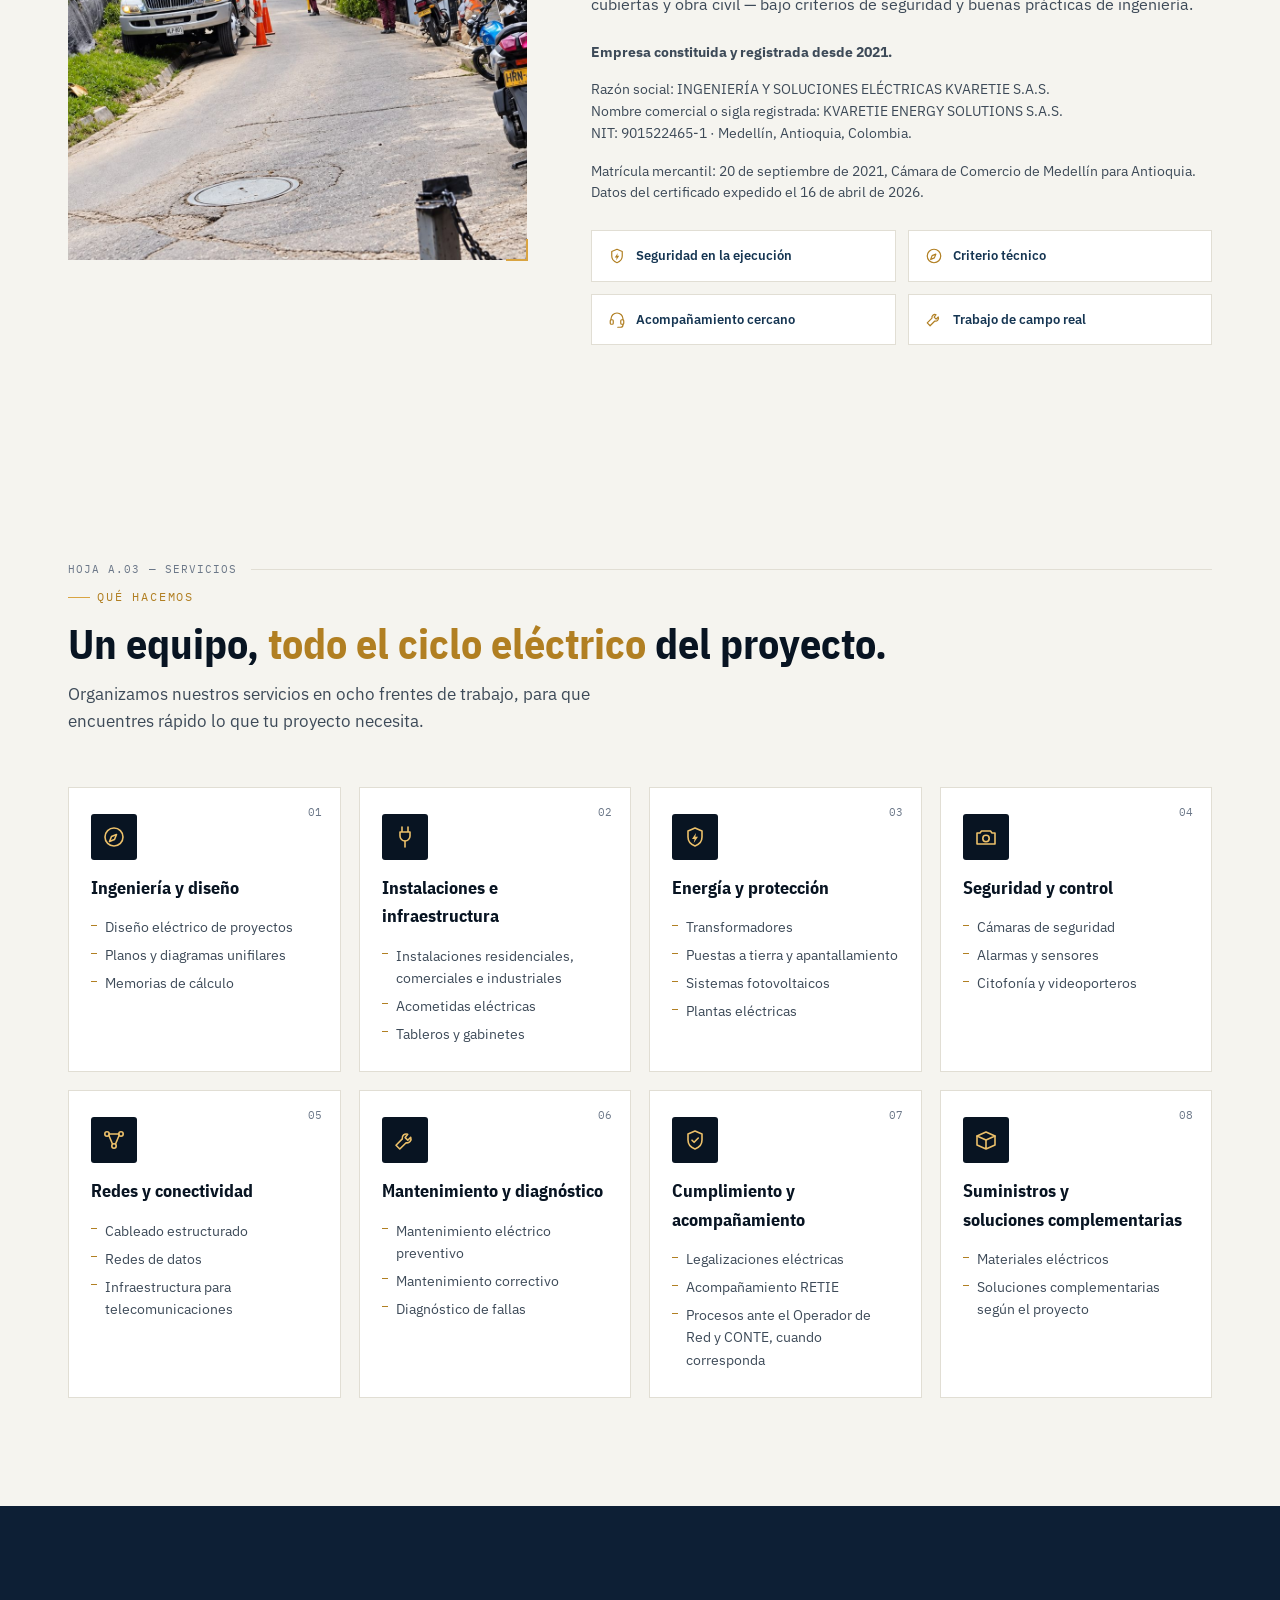
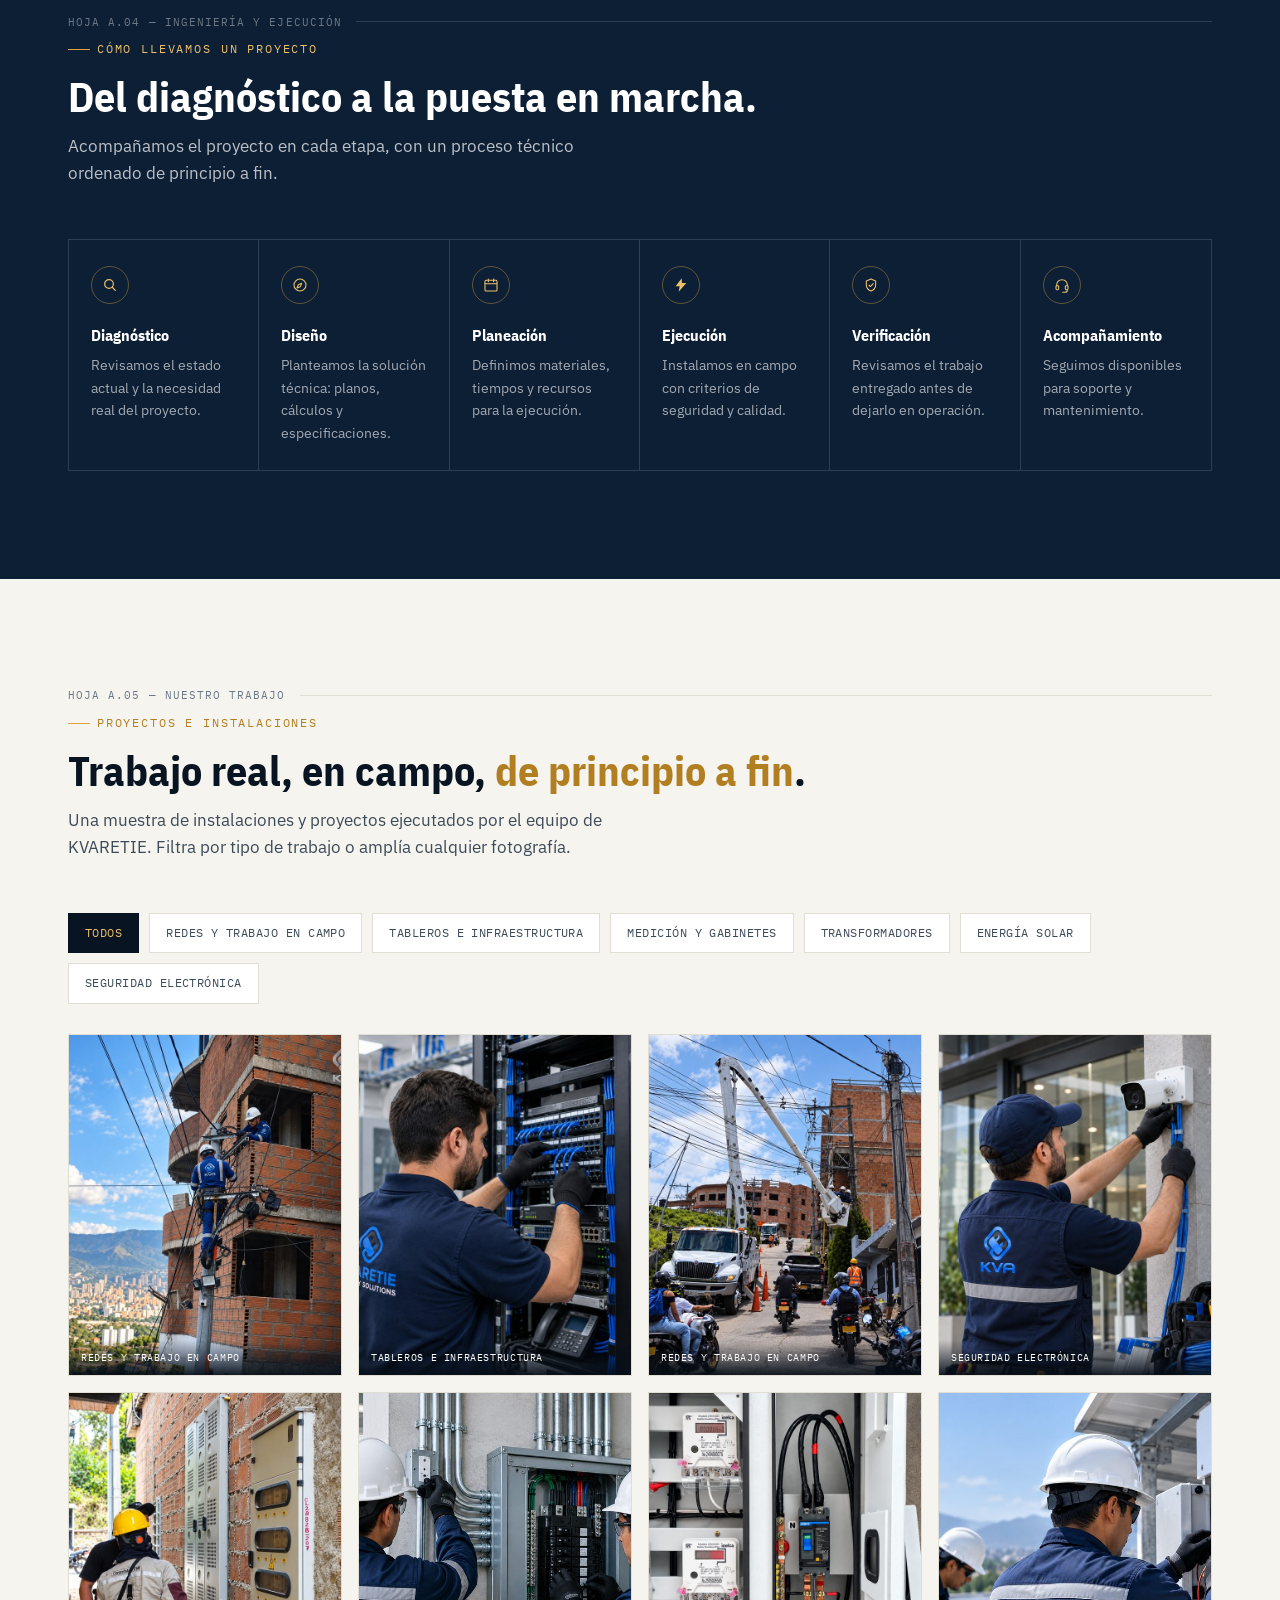
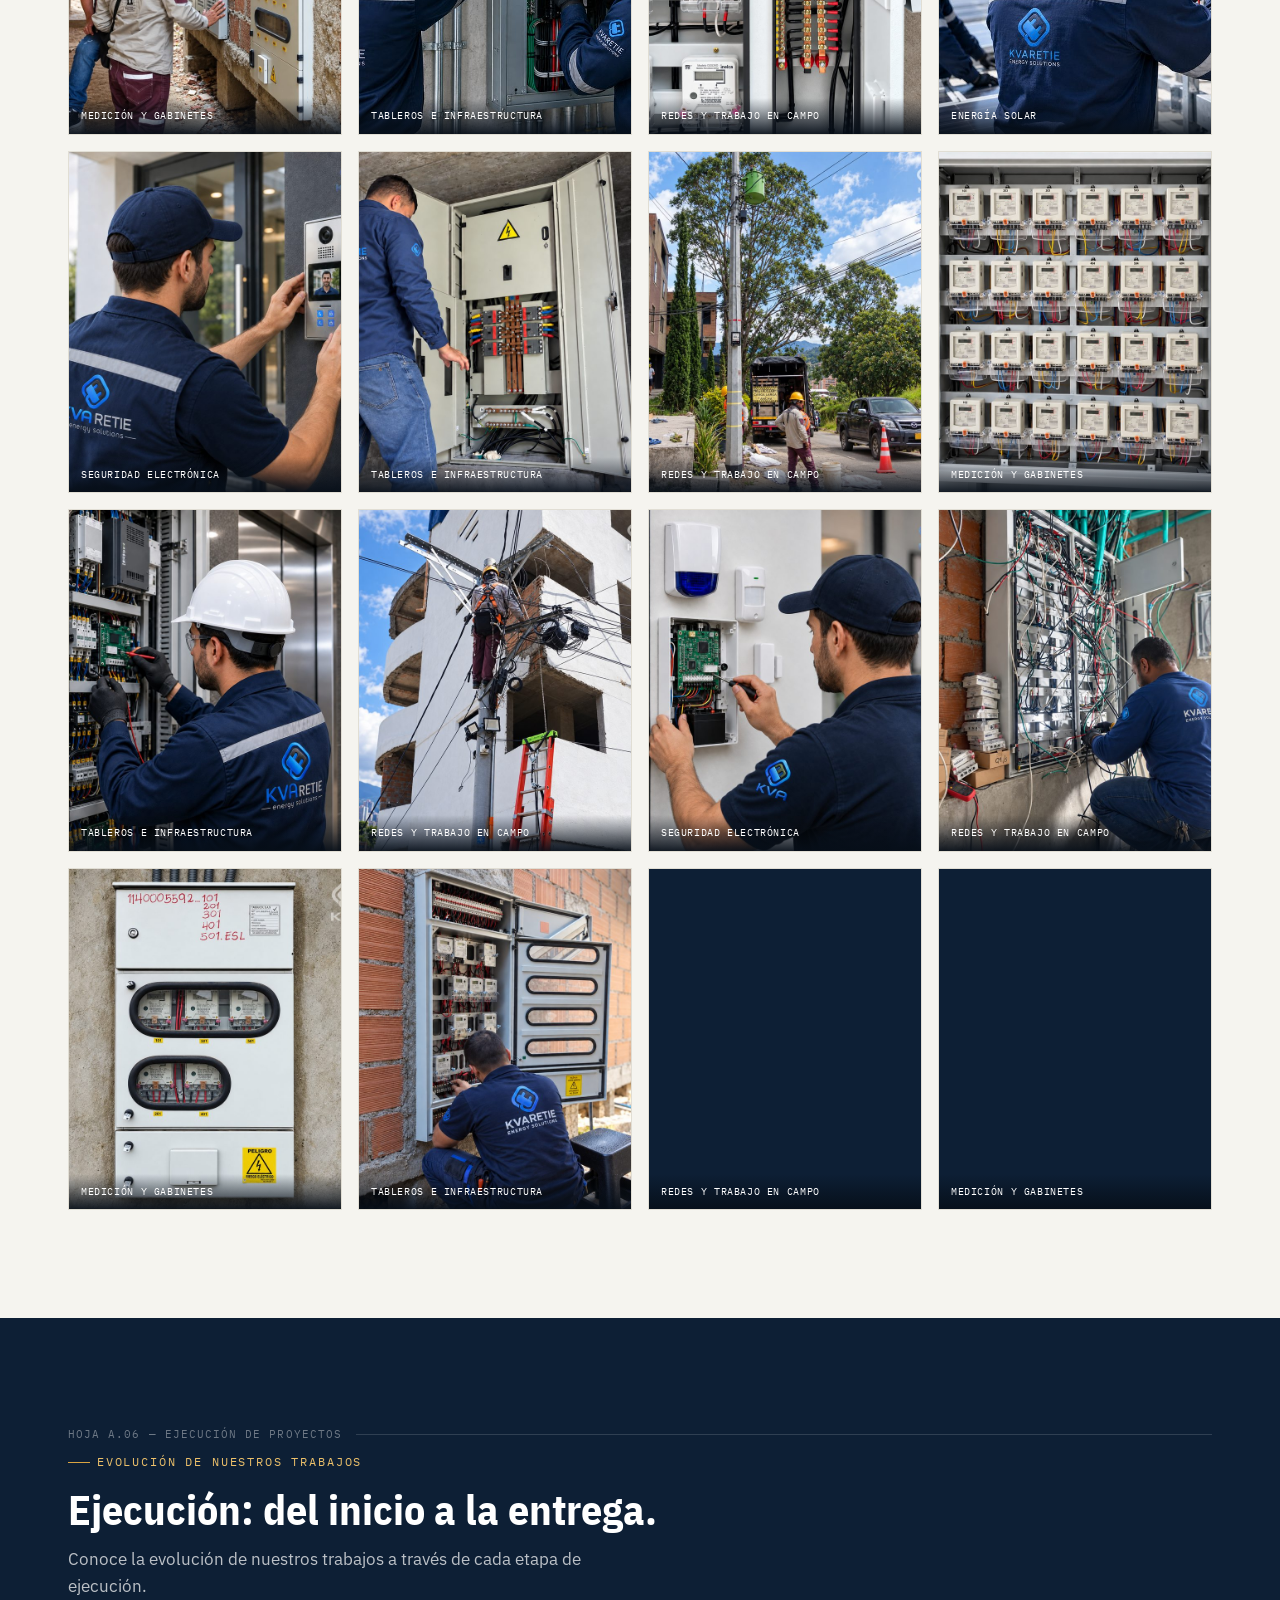
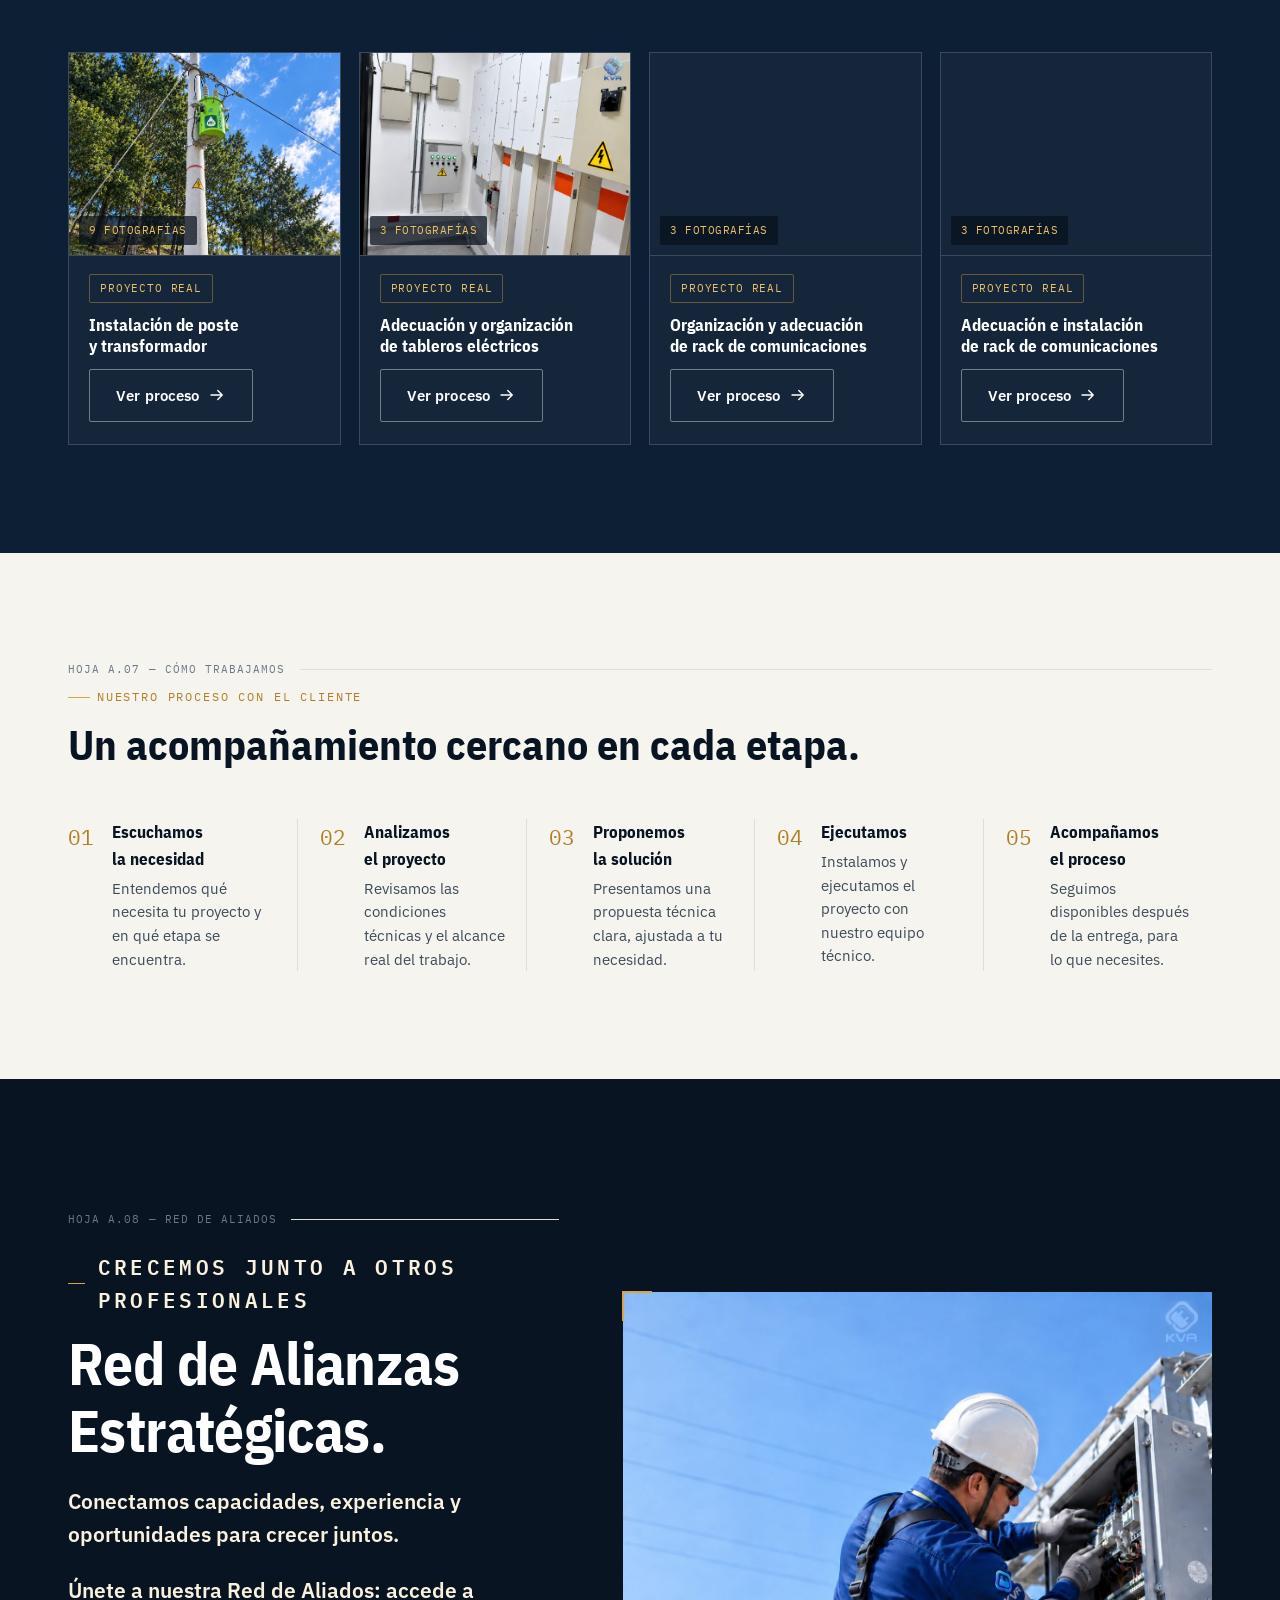
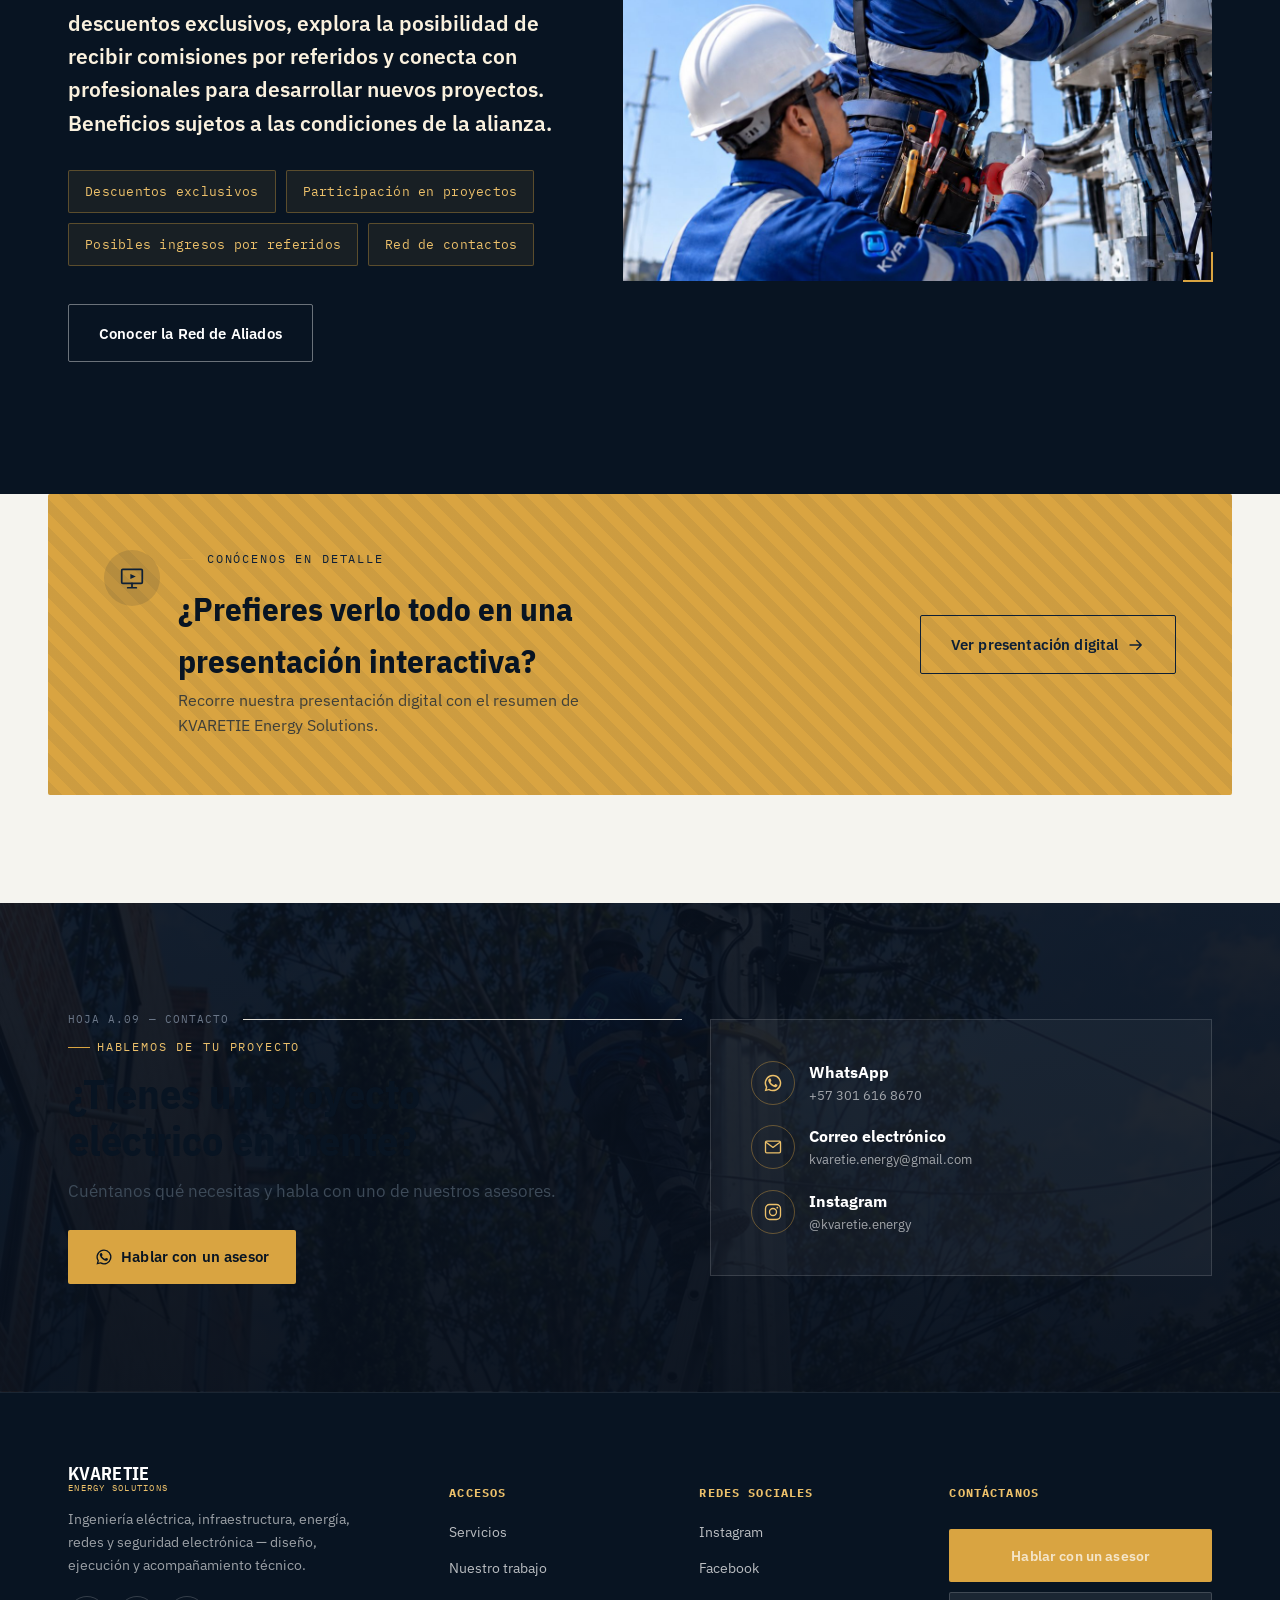
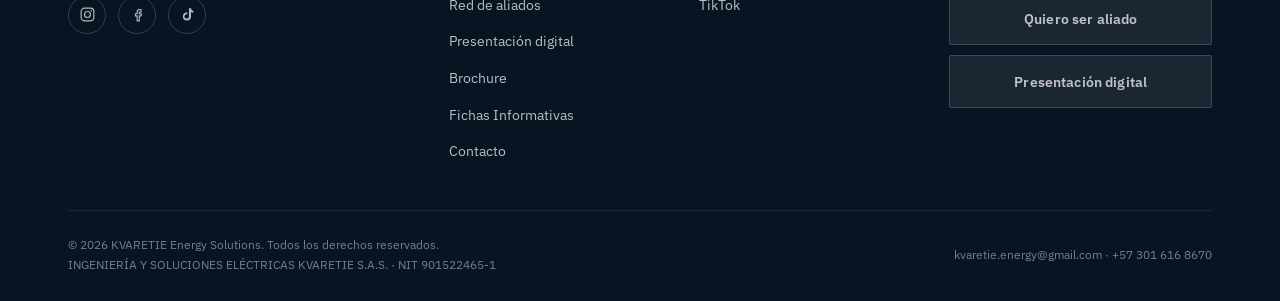
==== commit a84beaa4: "Actualiza beneficios e identidad institucional y unifica acceso al chat" ====
--- a/index.html
+++ b/index.html
@@ -223,6 +223,11 @@
           <p>KVARETIE Energy Solutions es una empresa de ingeniería eléctrica enfocada en ejecutar proyectos con criterio técnico y responsabilidad. Trabajamos en instalaciones eléctricas, infraestructura de redes, tableros, medición, transformadores, energía solar y seguridad electrónica.</p>
           <p>Acompañamos a cada cliente desde el diagnóstico inicial hasta la puesta en marcha y el mantenimiento, con un equipo que ejecuta en campo — en tableros, postes, cubiertas y obra civil — bajo criterios de seguridad y buenas prácticas de ingeniería.</p>
         </div>
+        <div class="institutional-details">
+          <p><strong>Empresa constituida y registrada desde 2021.</strong></p>
+          <p>Razón social: INGENIERÍA Y SOLUCIONES ELÉCTRICAS KVARETIE S.A.S.<br>Nombre comercial o sigla registrada: KVARETIE ENERGY SOLUTIONS S.A.S.<br>NIT: 901522465-1 · Medellín, Antioquia, Colombia.</p>
+          <p>Matrícula mercantil: 20 de septiembre de 2021, Cámara de Comercio de Medellín para Antioquia. Datos del certificado expedido el 16 de abril de 2026.</p>
+        </div>
         <div class="about-pillars" data-reveal-group>
           <div class="pillar" data-reveal><svg><use href="#i-shieldbolt"/></svg> Seguridad en la ejecución</div>
           <div class="pillar" data-reveal><svg><use href="#i-compass"/></svg> Criterio técnico</div>
@@ -628,11 +633,12 @@
         <p class="eyebrow on-dark">Crecemos junto a otros profesionales</p>
         <h2 class="section-title on-dark" style="font-size:clamp(2rem,4.8vw,3.2rem)">Red de Alianzas Estratégicas.</h2>
         <p style="margin-top:18px;max-width:48ch;font-size:1.2rem;font-weight:600;color:var(--gold-100)">Conectamos capacidades, experiencia y oportunidades para crecer juntos.</p>
+        <p class="section-lede on-dark" style="margin-top:14px">Únete a nuestra Red de Aliados: accede a descuentos exclusivos, explora la posibilidad de recibir comisiones por referidos y conecta con profesionales para desarrollar nuevos proyectos. Beneficios sujetos a las condiciones de la alianza.</p>
         <div class="aliados-badges">
-          <span class="abadge">Oportunidades comerciales</span>
+          <span class="abadge">Descuentos exclusivos</span>
           <span class="abadge">Participación en proyectos</span>
-          <span class="abadge">Referencias de clientes</span>
-          <span class="abadge">Colaboración técnica</span>
+          <span class="abadge">Posibles ingresos por referidos</span>
+          <span class="abadge">Red de contactos</span>
         </div>
         <div class="btn-row">
           <a class="btn btn-outline" href="aliados/">Conocer la Red de Aliados</a>
@@ -747,7 +753,7 @@
       </div>
     </div>
     <div class="footer-bottom">
-      <span>© <span data-year>2026</span> KVARETIE Energy Solutions. Todos los derechos reservados.</span>
+      <span>© <span data-year>2026</span> KVARETIE Energy Solutions. Todos los derechos reservados.<br>INGENIERÍA Y SOLUCIONES ELÉCTRICAS KVARETIE S.A.S. · NIT 901522465-1</span>
       <span><a href="mailto:kvaretie.energy@gmail.com">kvaretie.energy@gmail.com</a> · +57 301 616 8670</span>
     </div>
   </div>
--- a/assets/css/styles.css
+++ b/assets/css/styles.css
@@ -755,6 +755,8 @@
 .benefit-item .bi-ic svg{ width:19px;height:19px; }
 .benefit-item h4{ color:var(--white); font-size:.98rem; margin-bottom:4px; }
 .benefit-item p{ color:rgba(255,255,255,.62); font-size:.86rem; }
+.benefit-group-title{color:var(--gold-400);font-size:1.15rem;margin:30px 0 16px;}
+.institutional-details{margin:24px 0;font-size:.85rem;color:var(--ink-soft);overflow-wrap:anywhere;}
 
 .disclaimer{ font-size:.78rem; color:var(--ink-faint); border-left:2px solid var(--gold-500); padding-left:14px; margin-top:26px; max-width:64ch; }
 .disclaimer.on-dark{ color:rgba(255,255,255,.5); }
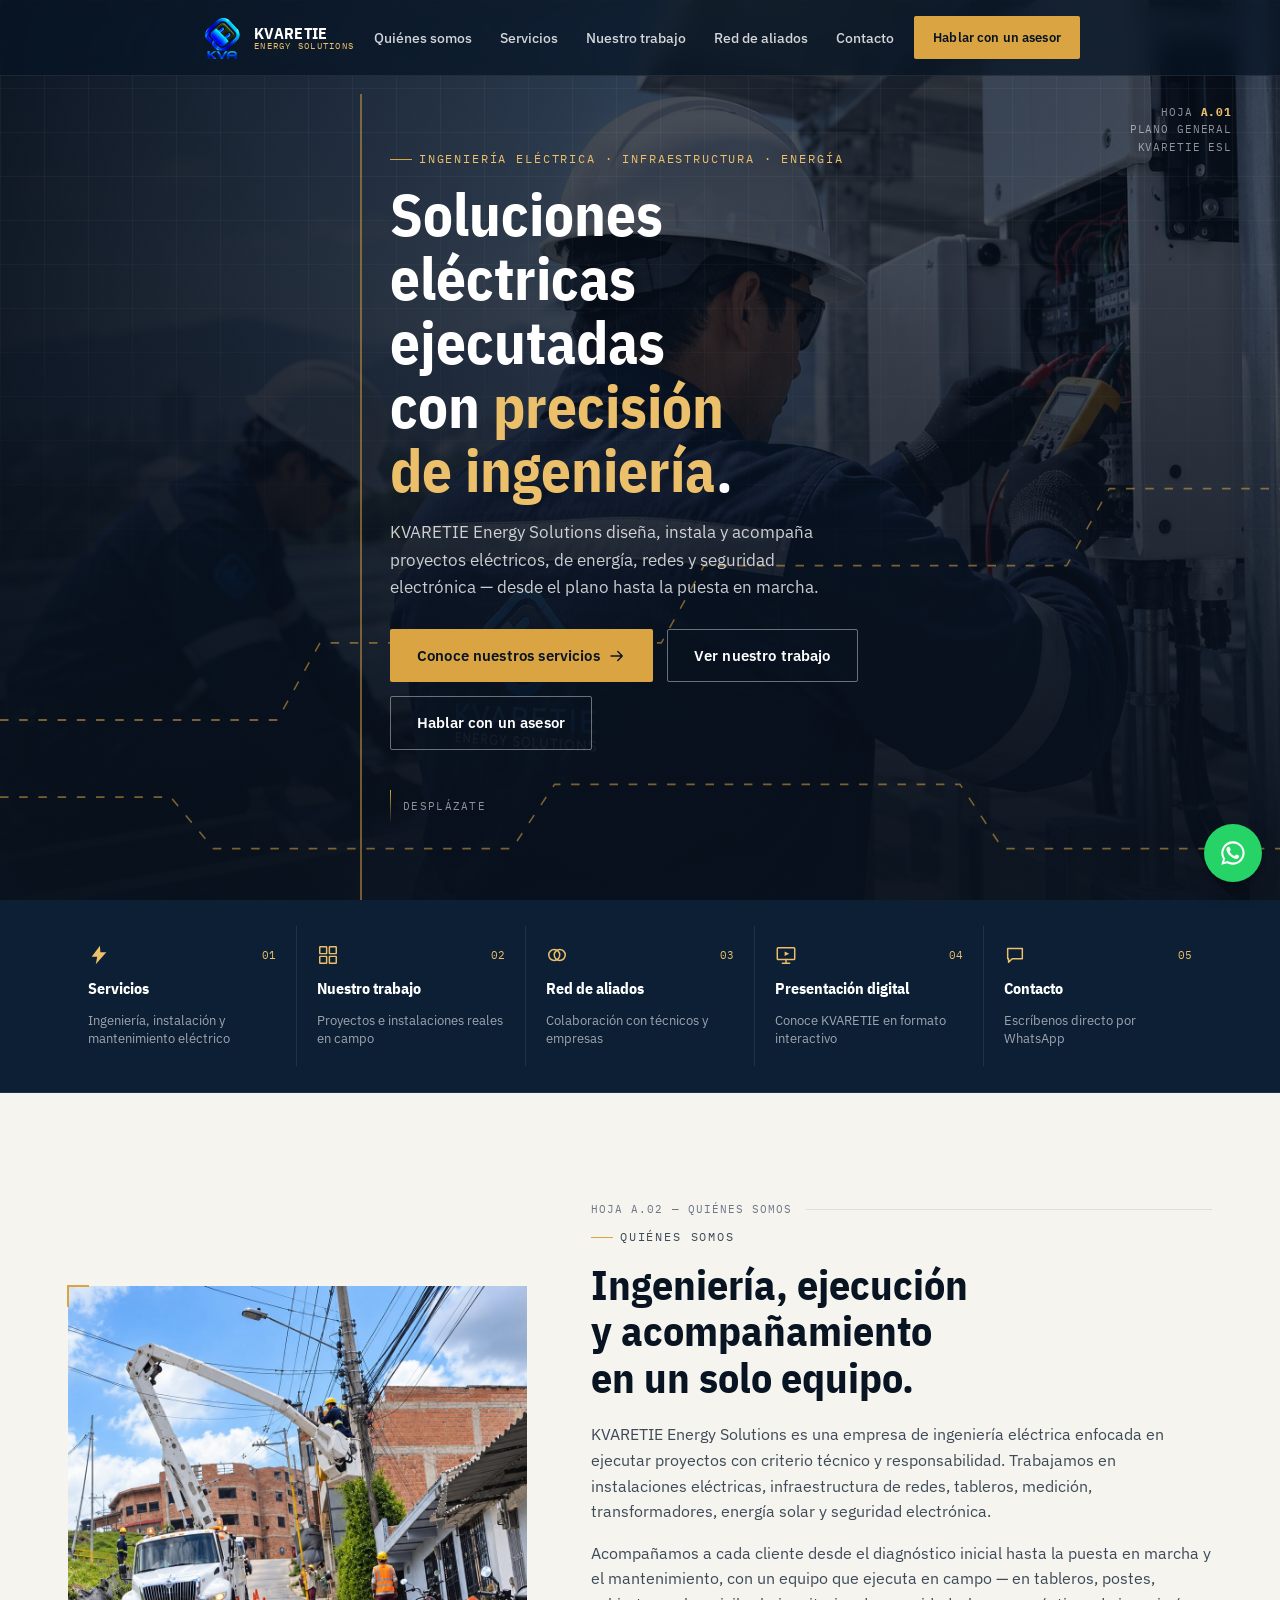
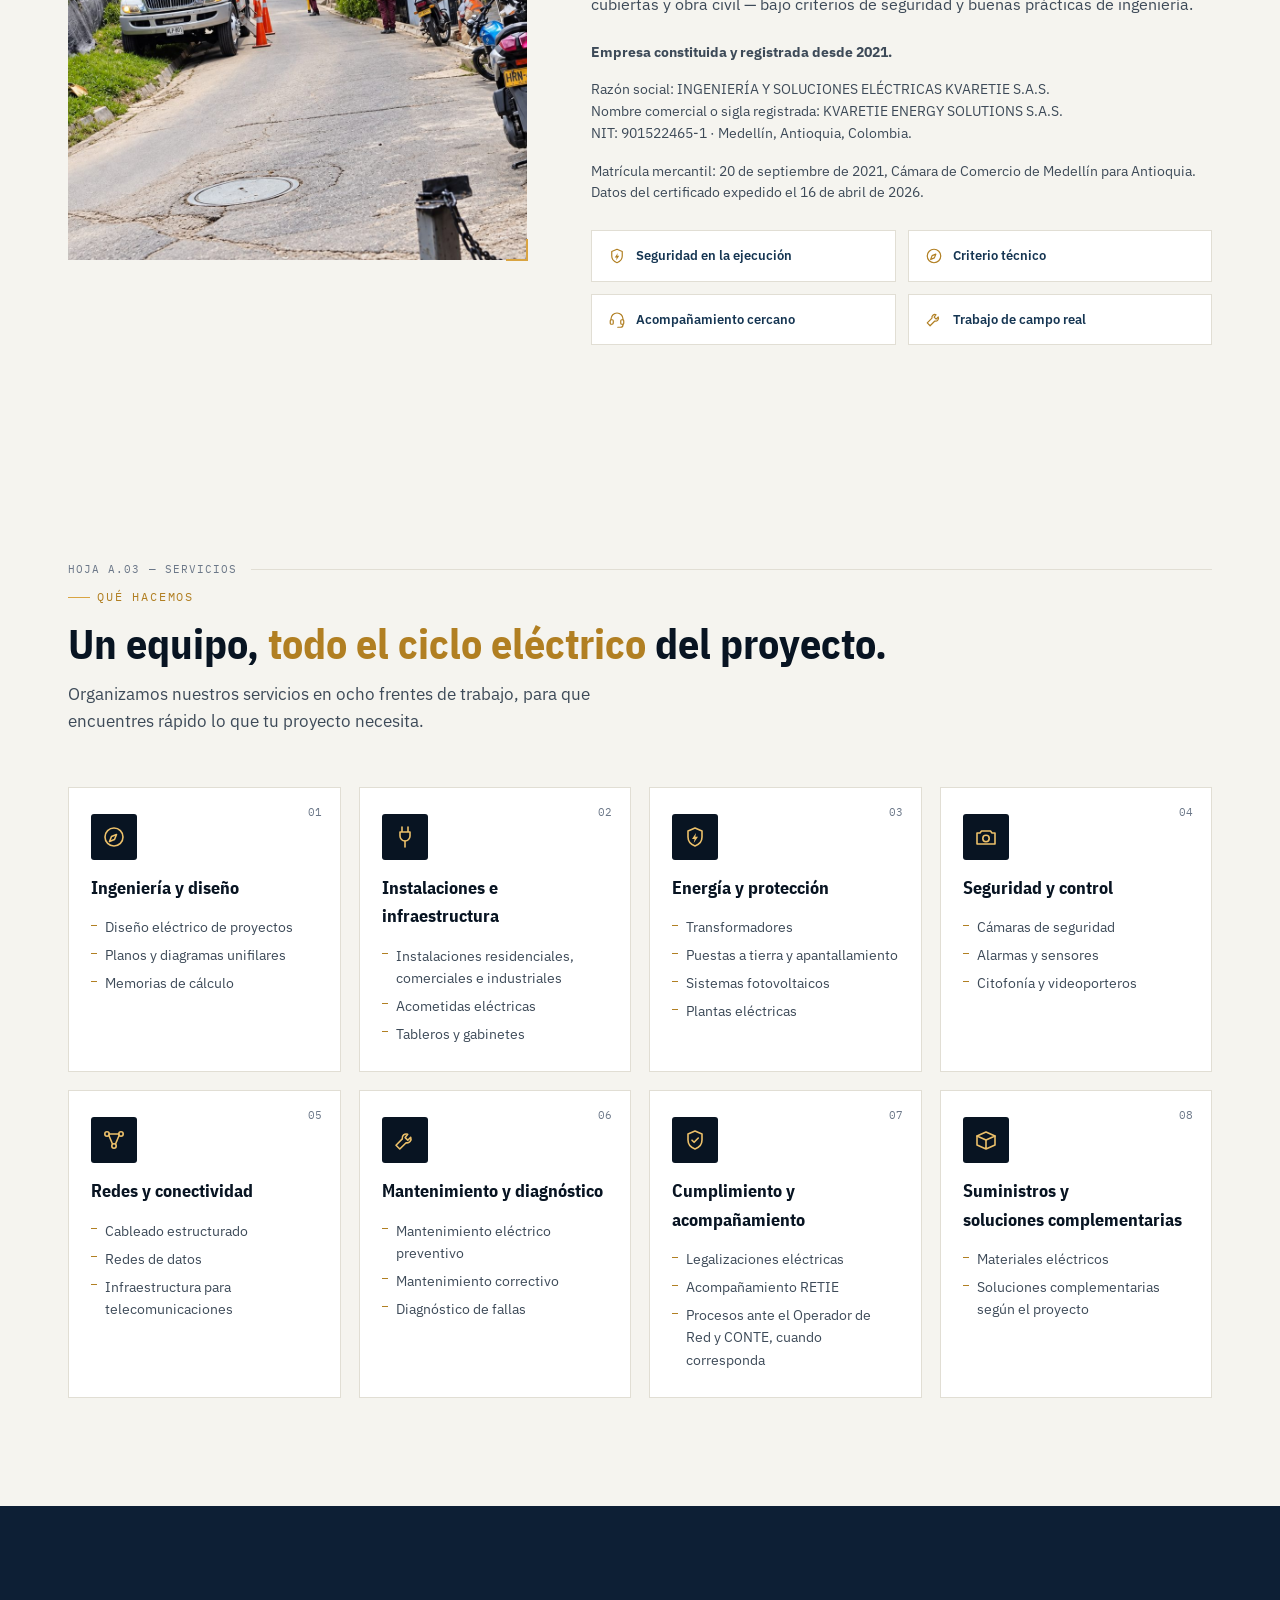
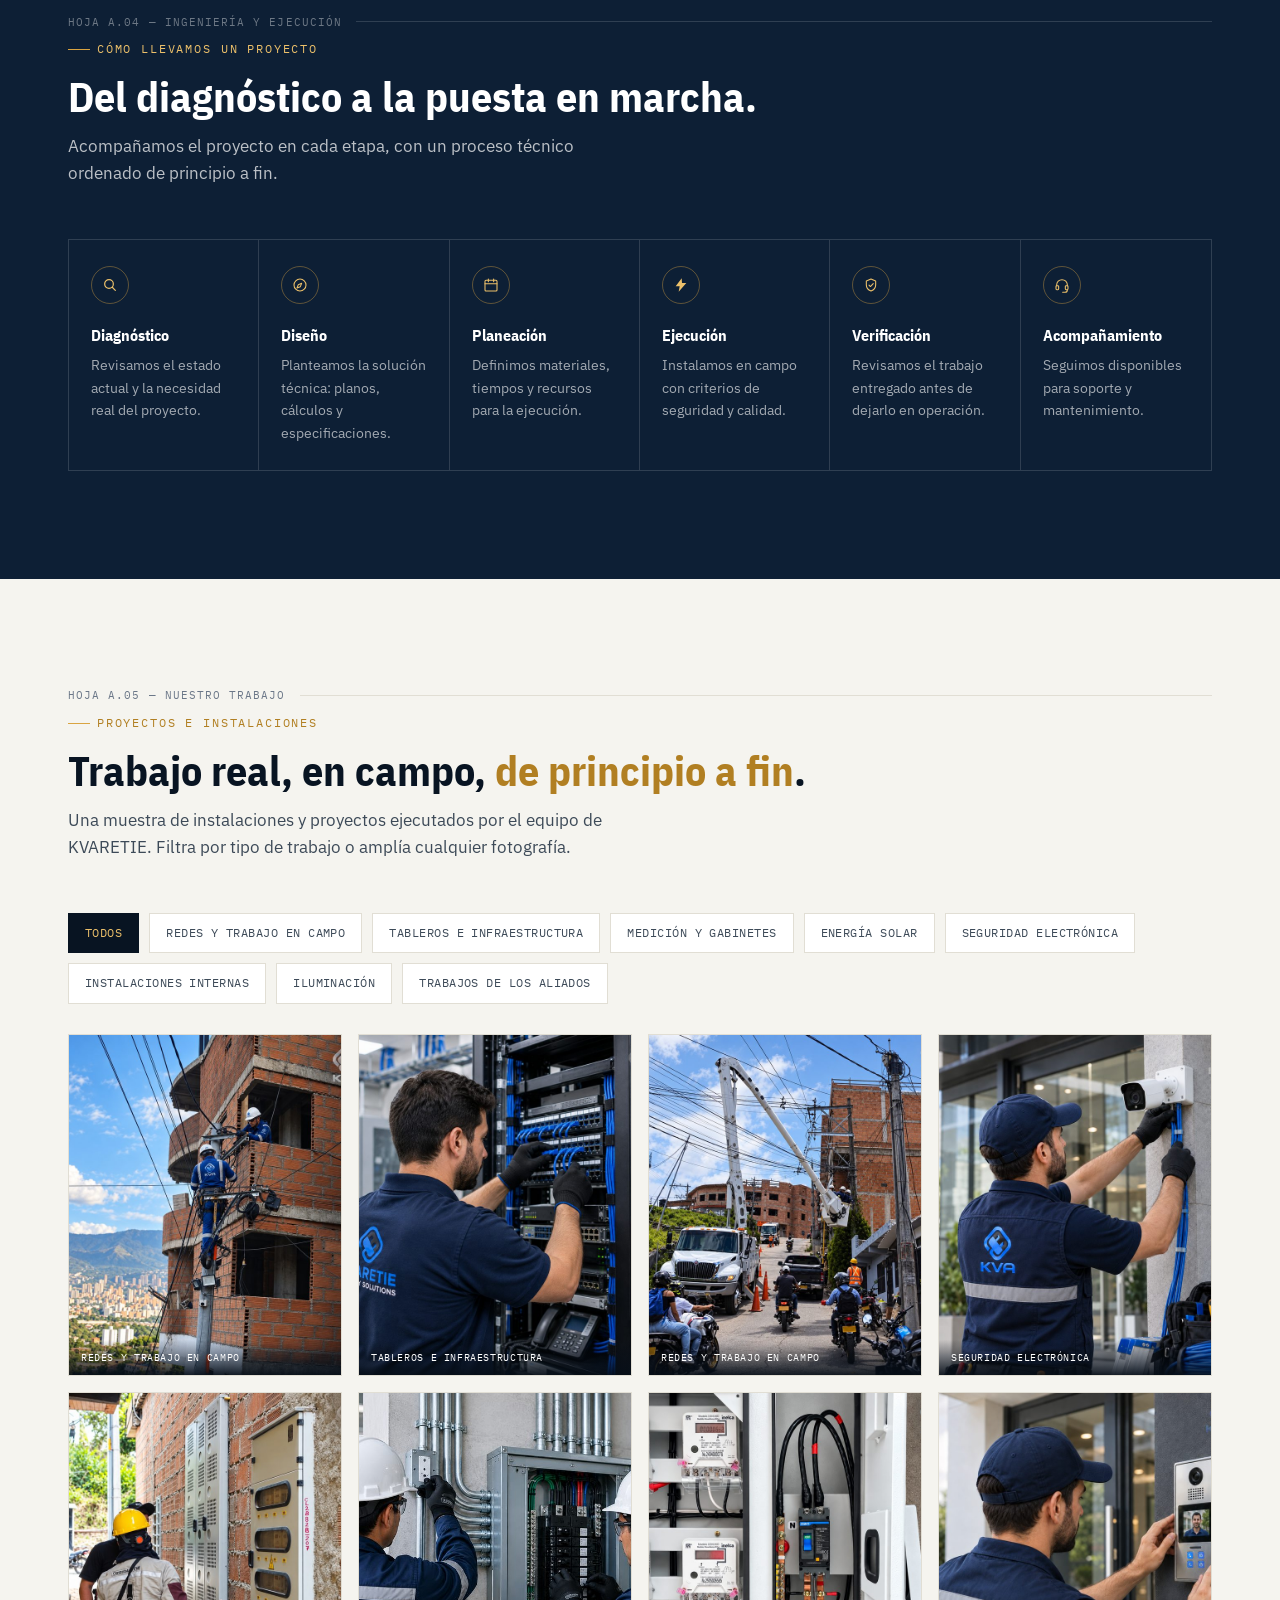
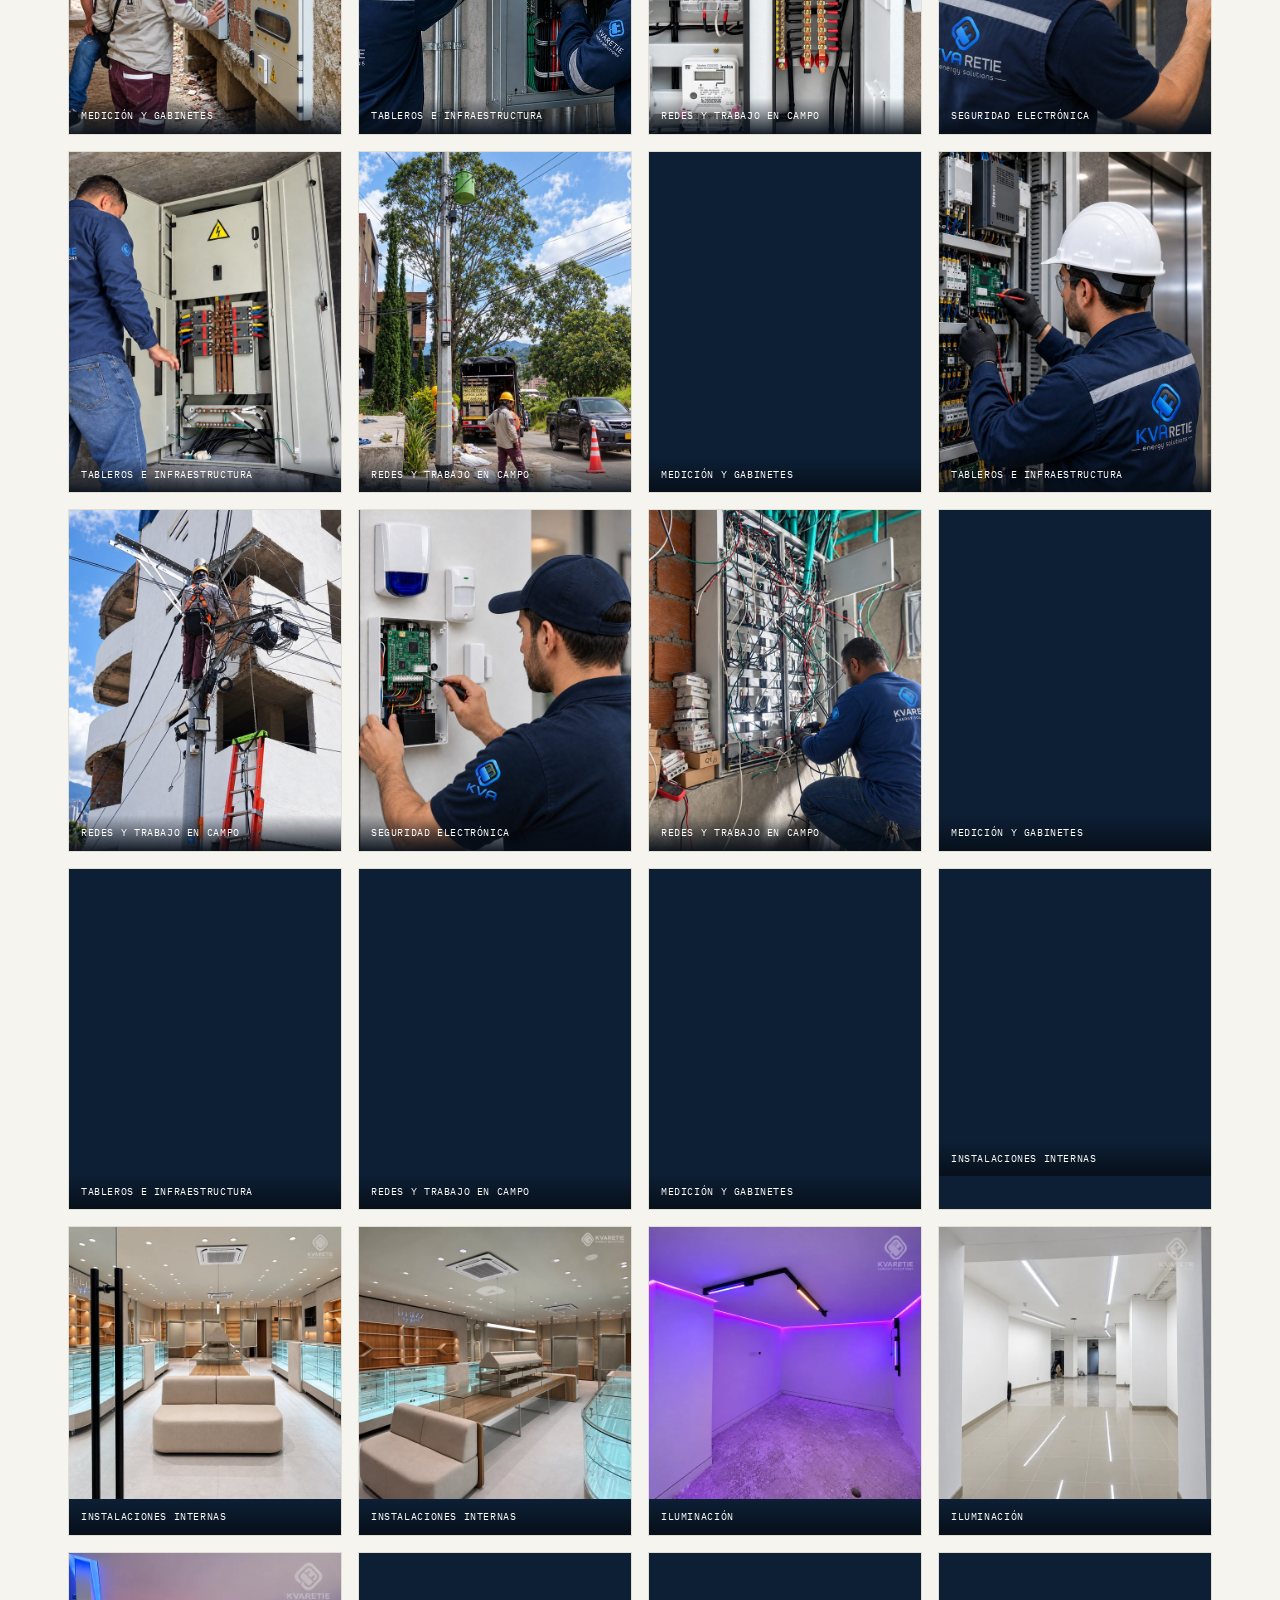
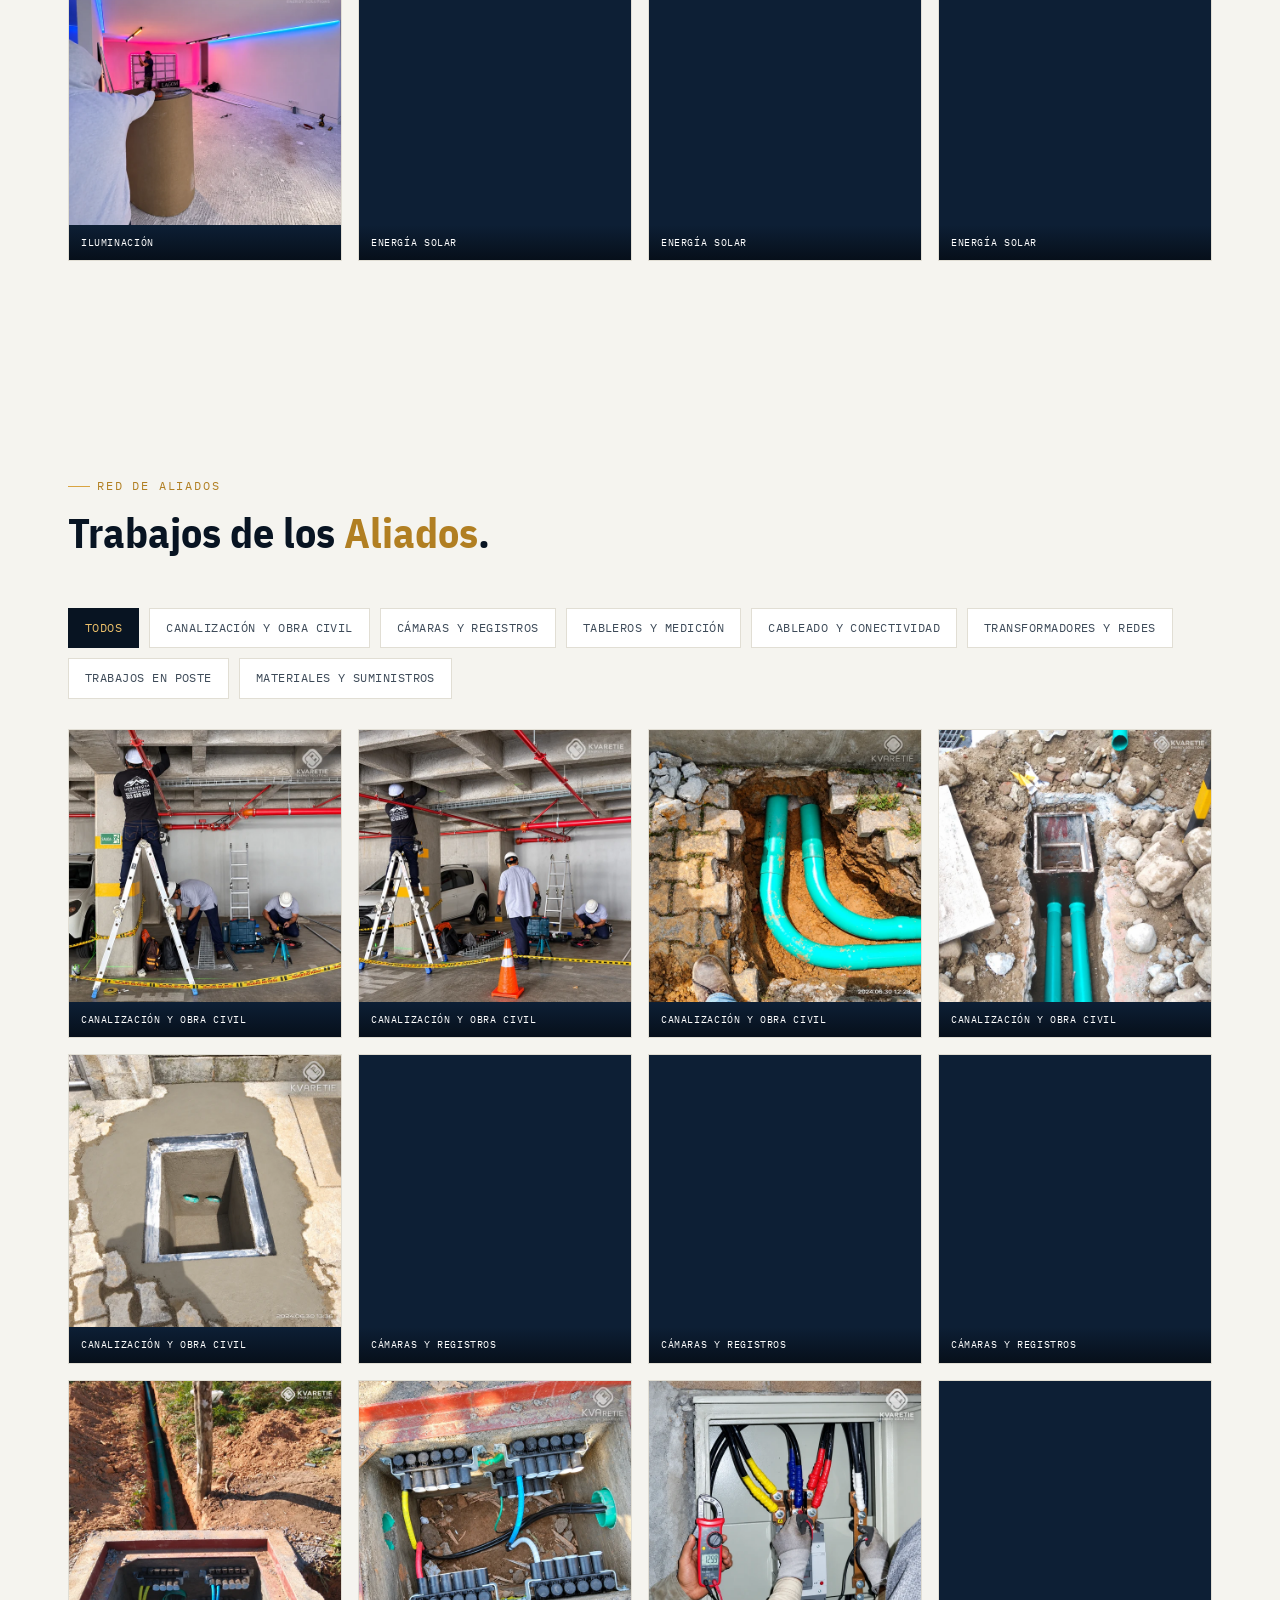
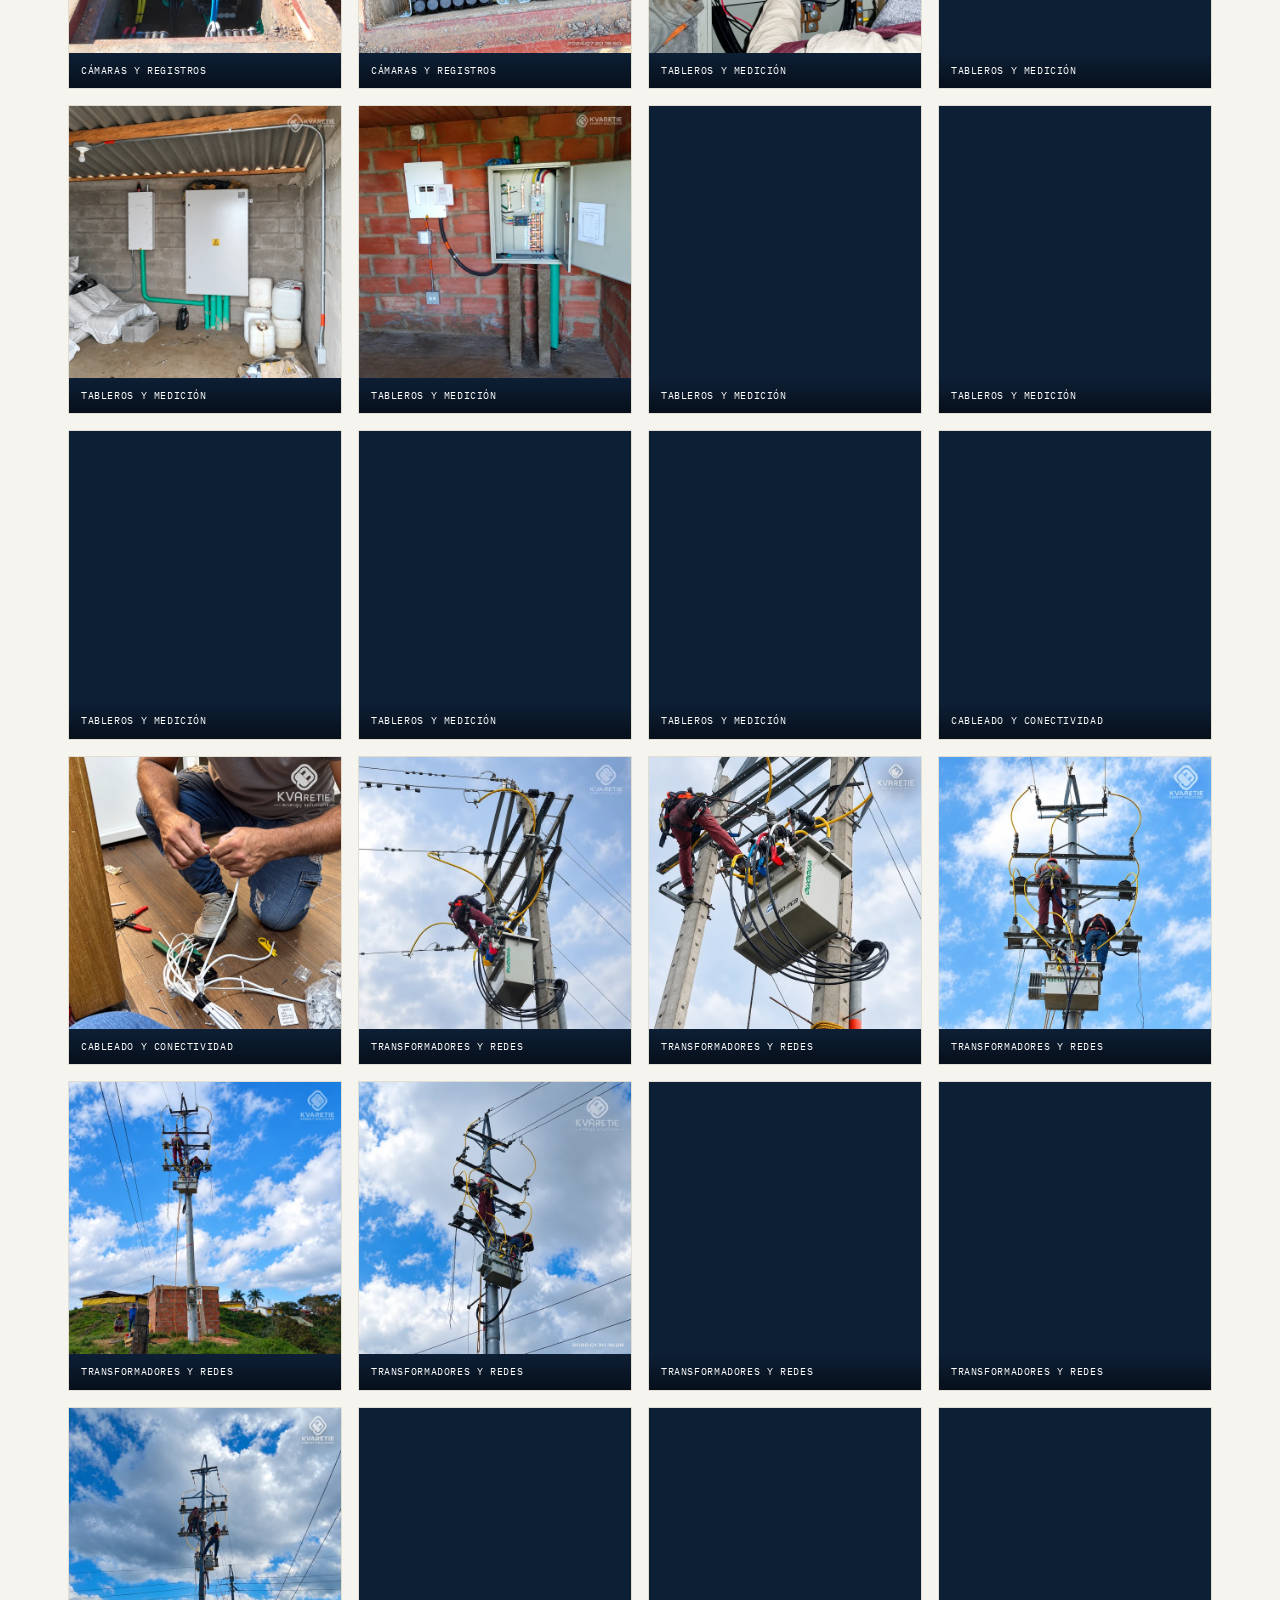
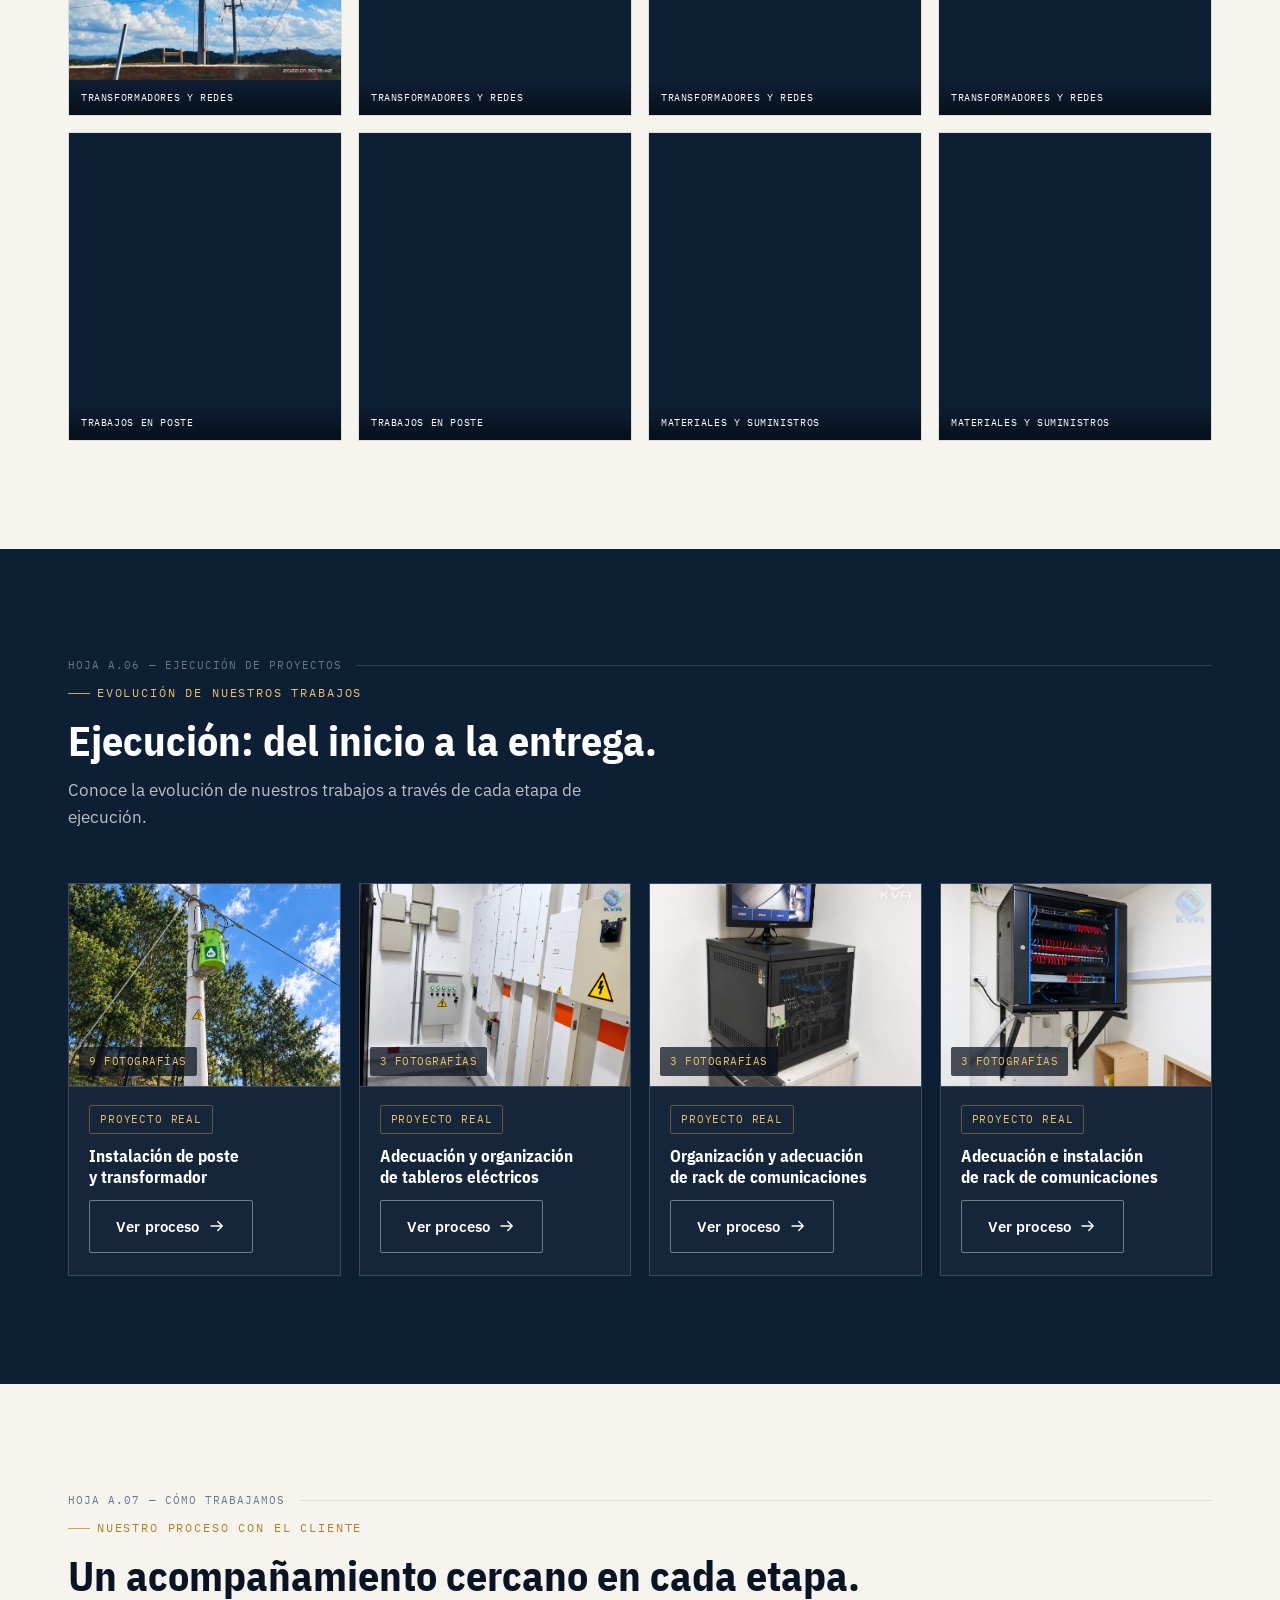
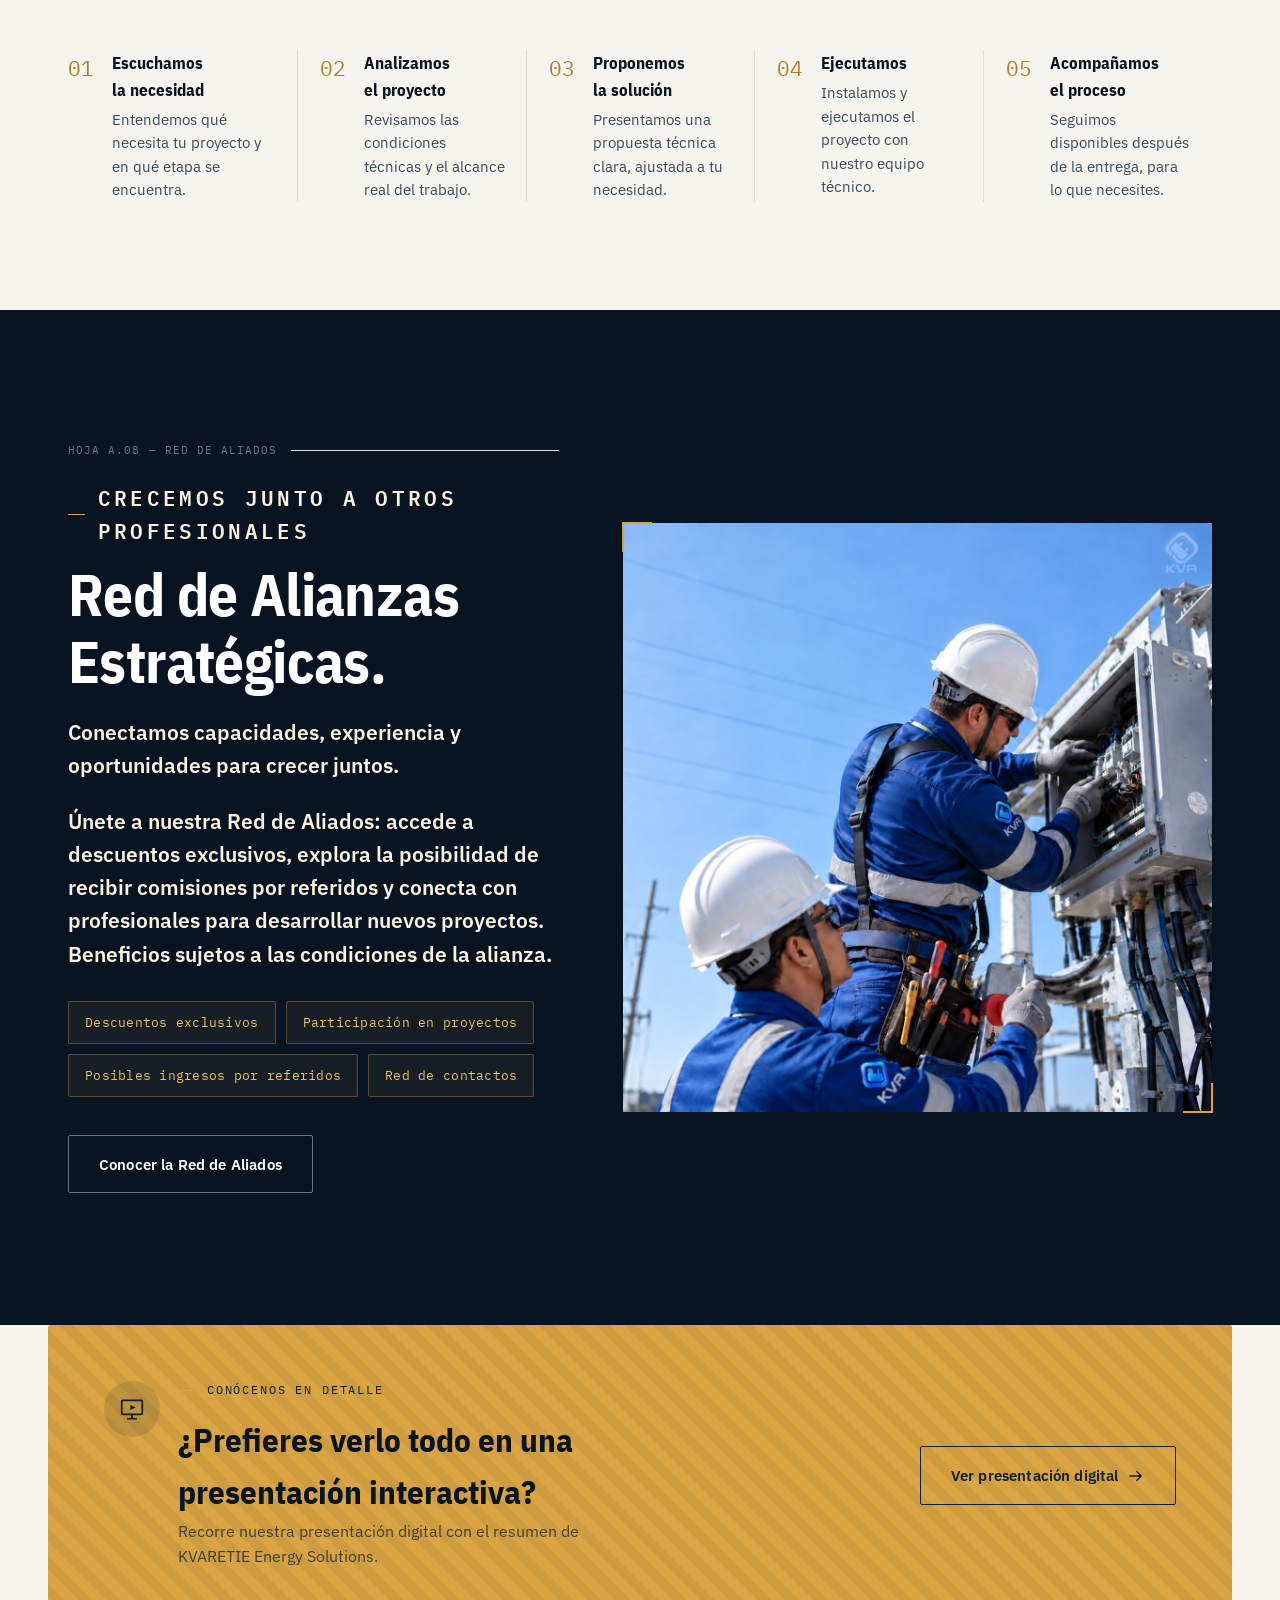
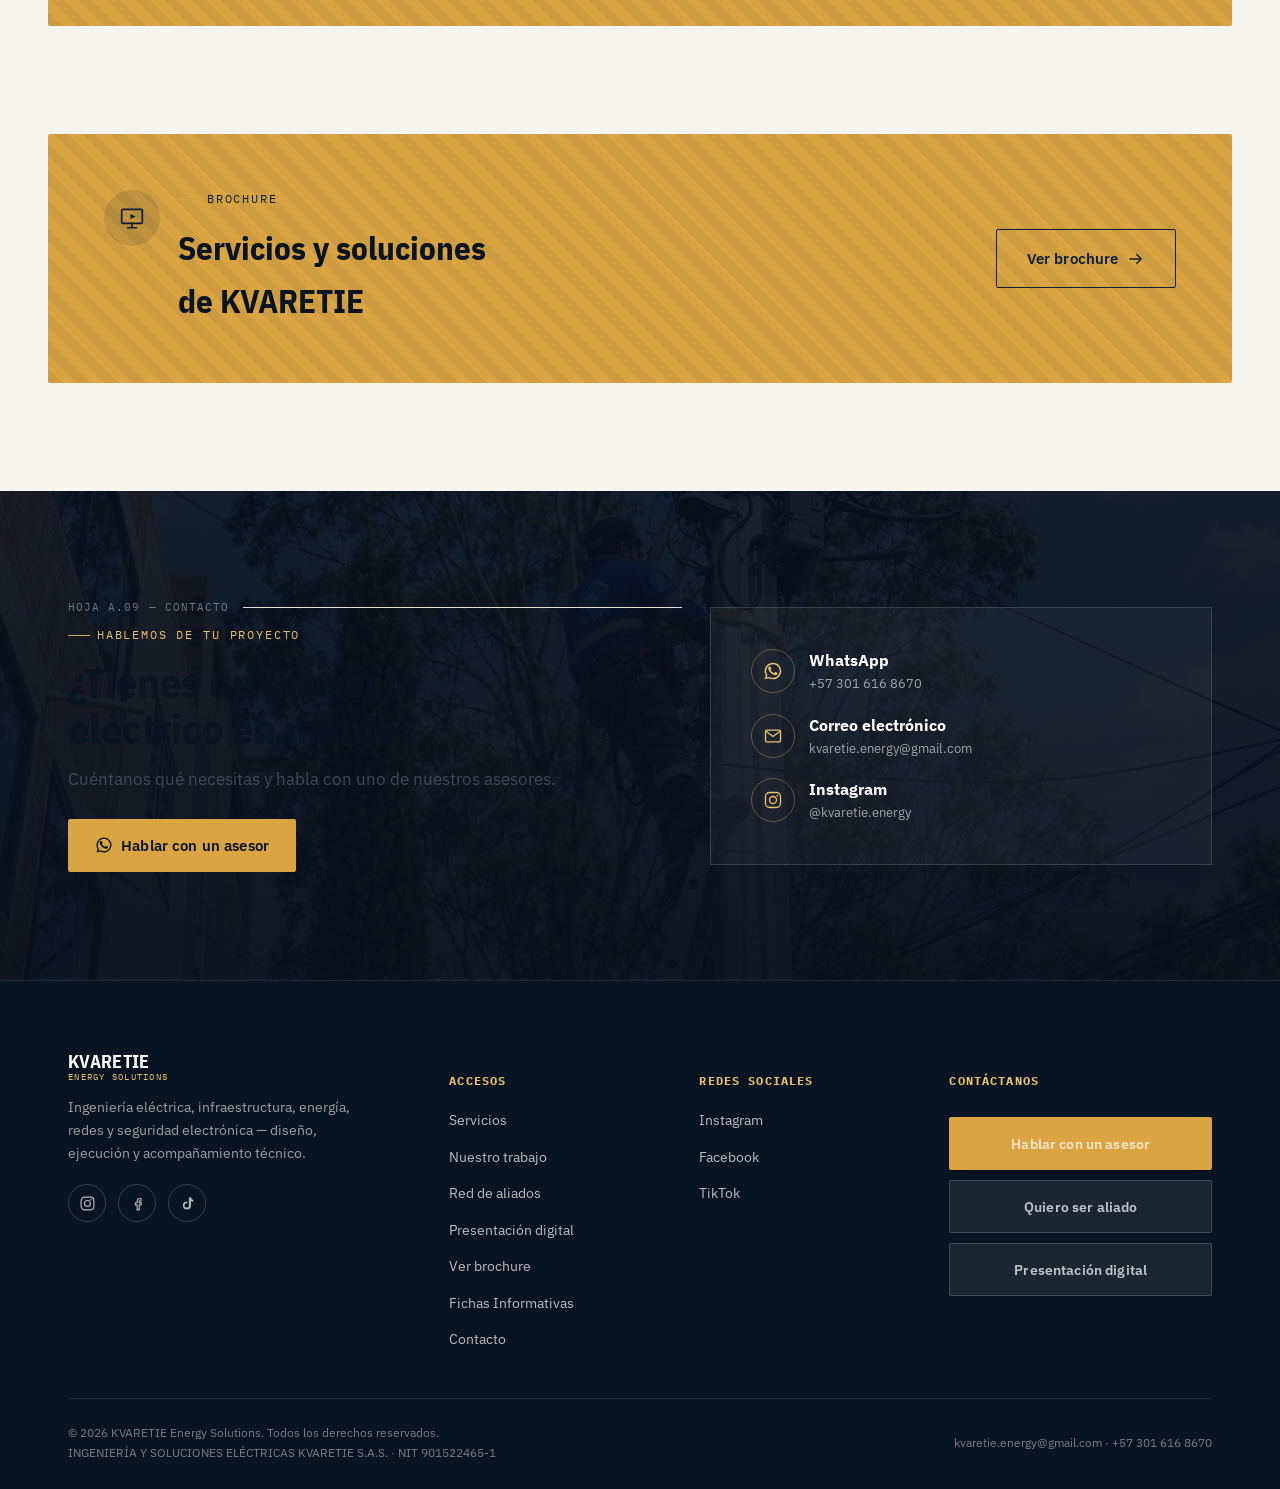
==== commit 591b415c: "Organiza galerias de aliados y completa fotografias y brochure responsive" ====
--- a/index.html
+++ b/index.html
@@ -16,7 +16,7 @@
 <link rel="preconnect" href="https://fonts.googleapis.com">
 <link rel="preconnect" href="https://fonts.gstatic.com" crossorigin>
 <link rel="stylesheet" href="https://fonts.googleapis.com/css2?family=IBM+Plex+Mono:wght@400;600&family=IBM+Plex+Sans:wght@400;500;600;700&family=IBM+Plex+Sans+Condensed:wght@600;700&display=swap">
-<link rel="stylesheet" href="assets/css/styles.css">
+<link rel="stylesheet" href="assets/css/styles.css?v=fotos-20260923-01">
 
 <script type="application/ld+json">
 {
@@ -118,7 +118,7 @@
         <li><a href="#como-trabajamos">Cómo trabajamos <svg><use href="#i-arrow"/></svg></a></li>
         <li><a href="aliados/">Red de aliados <svg><use href="#i-arrow"/></svg></a></li>
         <li><a href="./presentacion/" rel="noopener">Presentación digital <svg><use href="#i-arrow"/></svg></a></li>
-        <li><a href="brochure/">Brochure</a></li>
+        <li><a href="brochure/">Ver brochure</a></li>
         <li><a href="fichas-informativas/">Fichas Informativas</a></li>
         <li><a href="#contacto">Contacto <svg><use href="#i-arrow"/></svg></a></li>
       </ul>
@@ -387,7 +387,7 @@
 <!-- ============================================================
      NUESTRO TRABAJO — GALERÍA
      ============================================================ -->
-<section class="section" id="trabajo">
+<section class="section" id="trabajo" data-gallery>
   <div class="wrap">
     <div class="section-head">
       <div class="sheet-divider">Hoja A.05 — Nuestro trabajo</div>
@@ -401,9 +401,11 @@
       <button class="gfilter" data-gfilter="redes" aria-pressed="false">Redes y trabajo en campo</button>
       <button class="gfilter" data-gfilter="tableros" aria-pressed="false">Tableros e infraestructura</button>
       <button class="gfilter" data-gfilter="medicion" aria-pressed="false">Medición y gabinetes</button>
-      <button class="gfilter" data-gfilter="transformadores" aria-pressed="false">Transformadores</button>
       <button class="gfilter" data-gfilter="solar" aria-pressed="false">Energía solar</button>
       <button class="gfilter" data-gfilter="seguridad" aria-pressed="false">Seguridad electrónica</button>
+      <button class="gfilter" data-gfilter="instalaciones" aria-pressed="false">Instalaciones internas</button>
+      <button class="gfilter" data-gfilter="iluminacion" aria-pressed="false">Iluminación</button>
+      <a class="gfilter" href="#trabajos-aliados">Trabajos de los Aliados</a>
     </div>
 
     <div class="gallery-grid">
@@ -442,11 +444,6 @@
         <span class="gi-plus"><svg><use href="#i-plus"/></svg></span>
         <span class="gi-tag">Redes y trabajo en campo</span>
       </div>
-      <div class="gitem" data-gitem data-cat="solar" data-full="assets/img/solar-rooftop-multimetro-full.jpg" data-label="Verificación de sistema fotovoltaico en cubierta">
-        <img src="assets/img/solar-rooftop-multimetro-thumb.jpg" alt="Verificación de sistema fotovoltaico en cubierta" loading="lazy" width="820" height="615" decoding="async">
-        <span class="gi-plus"><svg><use href="#i-plus"/></svg></span>
-        <span class="gi-tag">Energía solar</span>
-      </div>
       <div class="gitem" data-gitem data-cat="seguridad" data-full="assets/img/seguridad-citofonia-instalacion-full.jpg" data-label="Instalación de citofonía y videoportero">
         <img src="assets/img/seguridad-citofonia-instalacion-thumb.jpg" alt="Instalación de citofonía y videoportero" loading="lazy" width="820" height="820" decoding="async">
         <span class="gi-plus"><svg><use href="#i-plus"/></svg></span>
@@ -506,6 +503,254 @@
         <img src="assets/img/cumplimiento-epm-tablero-thumb.jpg" alt="Técnico revisando un tablero de medición" loading="lazy" width="820" height="820" decoding="async">
         <span class="gi-plus"><svg><use href="#i-plus"/></svg></span>
         <span class="gi-tag">Medición y gabinetes</span>
+      </div>
+      <!-- Tanda 2026-09-23-01: conservar imagen completa y marca de agua. -->
+      <div class="gitem gitem-complete" data-gitem data-batch="2026-09-23-01" data-cat="instalaciones" data-full="assets/img/interior-ascensor-iluminacion-full.webp" data-label="Ascensor e iluminación perimetral interior">
+        <img src="assets/img/interior-ascensor-iluminacion-thumb.webp" alt="Ascensor e iluminación perimetral interior" loading="lazy" width="640" height="640" decoding="async">
+        <span class="gi-plus"><svg><use href="#i-plus"/></svg></span>
+        <span class="gi-tag">Instalaciones internas</span>
+      </div>
+      <div class="gitem gitem-complete" data-gitem data-batch="2026-09-23-01" data-cat="instalaciones" data-full="assets/img/local-comercial-vitrinas-vista-frontal-full.webp" data-label="Iluminación y vitrinas en local comercial">
+        <img src="assets/img/local-comercial-vitrinas-vista-frontal-thumb.webp" alt="Iluminación y vitrinas en local comercial" loading="lazy" width="640" height="640" decoding="async">
+        <span class="gi-plus"><svg><use href="#i-plus"/></svg></span>
+        <span class="gi-tag">Instalaciones internas</span>
+      </div>
+      <div class="gitem gitem-complete" data-gitem data-batch="2026-09-23-01" data-cat="instalaciones" data-full="assets/img/local-comercial-vitrinas-vista-lateral-full.webp" data-label="Iluminación de vitrinas y área comercial">
+        <img src="assets/img/local-comercial-vitrinas-vista-lateral-thumb.webp" alt="Iluminación de vitrinas y área comercial" loading="lazy" width="640" height="640" decoding="async">
+        <span class="gi-plus"><svg><use href="#i-plus"/></svg></span>
+        <span class="gi-tag">Instalaciones internas</span>
+      </div>
+      <div class="gitem gitem-complete" data-gitem data-batch="2026-09-23-01" data-cat="iluminacion" data-full="assets/img/iluminacion-lineal-perimetral-interior-full.webp" data-label="Iluminación lineal y perimetral en interior">
+        <img src="assets/img/iluminacion-lineal-perimetral-interior-thumb.webp" alt="Iluminación lineal y perimetral en interior" loading="lazy" width="640" height="640" decoding="async">
+        <span class="gi-plus"><svg><use href="#i-plus"/></svg></span>
+        <span class="gi-tag">Iluminación</span>
+      </div>
+      <div class="gitem gitem-complete" data-gitem data-batch="2026-09-23-01" data-cat="iluminacion" data-full="assets/img/iluminacion-luminarias-lineales-interior-full.webp" data-label="Luminarias lineales en área interior">
+        <img src="assets/img/iluminacion-luminarias-lineales-interior-thumb.webp" alt="Luminarias lineales en área interior" loading="lazy" width="640" height="640" decoding="async">
+        <span class="gi-plus"><svg><use href="#i-plus"/></svg></span>
+        <span class="gi-tag">Iluminación</span>
+      </div>
+      <div class="gitem gitem-complete" data-gitem data-batch="2026-09-23-01" data-cat="iluminacion" data-full="assets/img/iluminacion-montaje-local-comercial-full.webp" data-label="Montaje de iluminación en local comercial">
+        <img src="assets/img/iluminacion-montaje-local-comercial-thumb.webp" alt="Montaje de iluminación en local comercial" loading="lazy" width="640" height="640" decoding="async">
+        <span class="gi-plus"><svg><use href="#i-plus"/></svg></span>
+        <span class="gi-tag">Iluminación</span>
+      </div>
+      <div class="gitem gitem-complete" data-gitem data-batch="2026-09-23-01" data-cat="solar" data-full="assets/img/solar-cubierta-teja-vista-aerea-full.webp" data-label="Sistema fotovoltaico en cubierta de teja">
+        <img src="assets/img/solar-cubierta-teja-vista-aerea-thumb.webp" alt="Sistema fotovoltaico en cubierta de teja" loading="lazy" width="640" height="640" decoding="async">
+        <span class="gi-plus"><svg><use href="#i-plus"/></svg></span>
+        <span class="gi-tag">Energía solar</span>
+      </div>
+      <div class="gitem gitem-complete" data-gitem data-batch="2026-09-23-01" data-cat="solar" data-full="assets/img/solar-cubierta-metalica-vista-aerea-full.webp" data-label="Paneles fotovoltaicos en cubierta metálica">
+        <img src="assets/img/solar-cubierta-metalica-vista-aerea-thumb.webp" alt="Paneles fotovoltaicos en cubierta metálica" loading="lazy" width="640" height="640" decoding="async">
+        <span class="gi-plus"><svg><use href="#i-plus"/></svg></span>
+        <span class="gi-tag">Energía solar</span>
+      </div>
+      <div class="gitem gitem-complete" data-gitem data-batch="2026-09-23-01" data-cat="solar" data-full="assets/img/solar-cubierta-residencial-vista-aerea-full.webp" data-label="Sistema fotovoltaico sobre cubierta residencial">
+        <img src="assets/img/solar-cubierta-residencial-vista-aerea-thumb.webp" alt="Sistema fotovoltaico sobre cubierta residencial" loading="lazy" width="640" height="640" decoding="async">
+        <span class="gi-plus"><svg><use href="#i-plus"/></svg></span>
+        <span class="gi-tag">Energía solar</span>
+      </div>
+    </div>
+  </div>
+</section>
+
+<!-- Galería independiente: Trabajos de los Aliados. -->
+<section class="section" id="trabajos-aliados" data-gallery>
+  <div class="wrap">
+    <div class="section-head">
+      <p class="eyebrow">Red de Aliados</p>
+      <h2 class="section-title">Trabajos de los <span class="accent">Aliados</span>.</h2>
+    </div>
+    <div class="gallery-filters" role="group" aria-label="Filtrar trabajos de los Aliados por especialidad">
+      <button class="gfilter" data-gfilter="todos" aria-pressed="true">Todos</button>
+      <button class="gfilter" data-gfilter="canalizacion" aria-pressed="false">Canalización y obra civil</button>
+      <button class="gfilter" data-gfilter="registros" aria-pressed="false">Cámaras y registros</button>
+      <button class="gfilter" data-gfilter="tableros" aria-pressed="false">Tableros y medición</button>
+      <button class="gfilter" data-gfilter="cableado" aria-pressed="false">Cableado y conectividad</button>
+      <button class="gfilter" data-gfilter="transformadores" aria-pressed="false">Transformadores y redes</button>
+      <button class="gfilter" data-gfilter="redes" aria-pressed="false">Trabajos en poste</button>
+      <button class="gfilter" data-gfilter="suministros" aria-pressed="false">Materiales y suministros</button>
+    </div>
+    <div class="gallery-grid">
+      <div class="gitem gitem-complete" data-gitem data-batch="2026-09-23-02" data-cat="canalizacion" data-specialty="canalizacion" data-full="assets/img/aliados-canalizacion-parqueadero-01-full.webp" data-label="Aliados · Canalización y obra civil">
+        <img src="assets/img/aliados-canalizacion-parqueadero-01-thumb.webp" alt="Montaje de canalización en parqueadero, vista 1" loading="lazy" width="640" height="640" decoding="async">
+        <span class="gi-plus"><svg><use href="#i-plus"/></svg></span>
+        <span class="gi-tag">Canalización y obra civil</span>
+      </div>
+      <div class="gitem gitem-complete" data-gitem data-batch="2026-09-23-02" data-cat="canalizacion" data-specialty="canalizacion" data-full="assets/img/aliados-canalizacion-parqueadero-02-full.webp" data-label="Aliados · Canalización y obra civil">
+        <img src="assets/img/aliados-canalizacion-parqueadero-02-thumb.webp" alt="Montaje de canalización en parqueadero, vista 2" loading="lazy" width="640" height="640" decoding="async">
+        <span class="gi-plus"><svg><use href="#i-plus"/></svg></span>
+        <span class="gi-tag">Canalización y obra civil</span>
+      </div>
+      <div class="gitem gitem-complete" data-gitem data-batch="2026-09-23-03" data-cat="canalizacion" data-specialty="canalizacion" data-full="assets/img/aliados-canalizacion-curvas-full.webp" data-label="Aliados · Canalización y obra civil">
+        <img src="assets/img/aliados-canalizacion-curvas-thumb.webp" alt="Ductos y curvas de canalización en excavación" loading="lazy" width="640" height="640" decoding="async">
+        <span class="gi-plus"><svg><use href="#i-plus"/></svg></span>
+        <span class="gi-tag">Canalización y obra civil</span>
+      </div>
+      <div class="gitem gitem-complete" data-gitem data-batch="2026-09-23-03" data-cat="canalizacion" data-specialty="canalizacion" data-full="assets/img/aliados-registro-construccion-full.webp" data-label="Aliados · Canalización y obra civil">
+        <img src="assets/img/aliados-registro-construccion-thumb.webp" alt="Construcción de registro con entrada de ductos" loading="lazy" width="640" height="640" decoding="async">
+        <span class="gi-plus"><svg><use href="#i-plus"/></svg></span>
+        <span class="gi-tag">Canalización y obra civil</span>
+      </div>
+      <div class="gitem gitem-complete" data-gitem data-batch="2026-09-23-03" data-cat="canalizacion" data-specialty="canalizacion" data-full="assets/img/aliados-registro-acabado-full.webp" data-label="Aliados · Canalización y obra civil">
+        <img src="assets/img/aliados-registro-acabado-thumb.webp" alt="Registro con acabado de obra civil" loading="lazy" width="640" height="640" decoding="async">
+        <span class="gi-plus"><svg><use href="#i-plus"/></svg></span>
+        <span class="gi-tag">Canalización y obra civil</span>
+      </div>
+      <div class="gitem gitem-complete" data-gitem data-batch="2026-09-23-03" data-cat="registros" data-specialty="registros" data-full="assets/img/aliados-registro-conductores-full.webp" data-label="Aliados · Cámaras y registros">
+        <img src="assets/img/aliados-registro-conductores-thumb.webp" alt="Conductores identificados en cámara de paso" loading="lazy" width="640" height="640" decoding="async">
+        <span class="gi-plus"><svg><use href="#i-plus"/></svg></span>
+        <span class="gi-tag">Cámaras y registros</span>
+      </div>
+      <div class="gitem gitem-complete" data-gitem data-batch="2026-09-23-03" data-cat="registros" data-specialty="registros" data-full="assets/img/aliados-registro-empalmes-full.webp" data-label="Aliados · Cámaras y registros">
+        <img src="assets/img/aliados-registro-empalmes-thumb.webp" alt="Empalmes de conductores en registro" loading="lazy" width="640" height="640" decoding="async">
+        <span class="gi-plus"><svg><use href="#i-plus"/></svg></span>
+        <span class="gi-tag">Cámaras y registros</span>
+      </div>
+      <div class="gitem gitem-complete" data-gitem data-batch="2026-09-23-03" data-cat="registros" data-specialty="registros" data-full="assets/img/aliados-camara-derivaciones-vista-superior-full.webp" data-label="Aliados · Cámaras y registros">
+        <img src="assets/img/aliados-camara-derivaciones-vista-superior-thumb.webp" alt="Conexiones de distribución en cámara, vista superior" loading="lazy" width="640" height="640" decoding="async">
+        <span class="gi-plus"><svg><use href="#i-plus"/></svg></span>
+        <span class="gi-tag">Cámaras y registros</span>
+      </div>
+      <div class="gitem gitem-complete" data-gitem data-batch="2026-09-23-03" data-cat="registros" data-specialty="registros" data-full="assets/img/aliados-camara-derivaciones-zanja-full.webp" data-label="Aliados · Cámaras y registros">
+        <img src="assets/img/aliados-camara-derivaciones-zanja-thumb.webp" alt="Cámara de distribución y canalización en zanja" loading="lazy" width="640" height="640" decoding="async">
+        <span class="gi-plus"><svg><use href="#i-plus"/></svg></span>
+        <span class="gi-tag">Cámaras y registros</span>
+      </div>
+      <div class="gitem gitem-complete" data-gitem data-batch="2026-09-23-03" data-cat="registros" data-specialty="registros" data-full="assets/img/aliados-camara-derivaciones-detalle-full.webp" data-label="Aliados · Cámaras y registros">
+        <img src="assets/img/aliados-camara-derivaciones-detalle-thumb.webp" alt="Detalle de conexiones de distribución en cámara" loading="lazy" width="640" height="640" decoding="async">
+        <span class="gi-plus"><svg><use href="#i-plus"/></svg></span>
+        <span class="gi-tag">Cámaras y registros</span>
+      </div>
+      <div class="gitem gitem-complete" data-gitem data-batch="2026-09-23-03" data-cat="tableros" data-specialty="tableros" data-full="assets/img/aliados-tablero-medicion-01-full.webp" data-label="Aliados · Tableros y medición">
+        <img src="assets/img/aliados-tablero-medicion-01-thumb.webp" alt="Medición en tablero eléctrico, vista 1" loading="lazy" width="640" height="640" decoding="async">
+        <span class="gi-plus"><svg><use href="#i-plus"/></svg></span>
+        <span class="gi-tag">Tableros y medición</span>
+      </div>
+      <div class="gitem gitem-complete" data-gitem data-batch="2026-09-23-03" data-cat="tableros" data-specialty="tableros" data-full="assets/img/aliados-tablero-medicion-02-full.webp" data-label="Aliados · Tableros y medición">
+        <img src="assets/img/aliados-tablero-medicion-02-thumb.webp" alt="Medición en tablero eléctrico, vista 2" loading="lazy" width="640" height="640" decoding="async">
+        <span class="gi-plus"><svg><use href="#i-plus"/></svg></span>
+        <span class="gi-tag">Tableros y medición</span>
+      </div>
+      <div class="gitem gitem-complete" data-gitem data-batch="2026-09-23-03" data-cat="tableros" data-specialty="tableros" data-full="assets/img/aliados-gabinetes-muro-bloque-full.webp" data-label="Aliados · Tableros y medición">
+        <img src="assets/img/aliados-gabinetes-muro-bloque-thumb.webp" alt="Gabinetes y canalización sobre muro de bloque" loading="lazy" width="640" height="640" decoding="async">
+        <span class="gi-plus"><svg><use href="#i-plus"/></svg></span>
+        <span class="gi-tag">Tableros y medición</span>
+      </div>
+      <div class="gitem gitem-complete" data-gitem data-batch="2026-09-23-03" data-cat="tableros" data-specialty="tableros" data-full="assets/img/aliados-tablero-muro-ladrillo-full.webp" data-label="Aliados · Tableros y medición">
+        <img src="assets/img/aliados-tablero-muro-ladrillo-thumb.webp" alt="Tablero y circuitos sobre muro de ladrillo" loading="lazy" width="640" height="640" decoding="async">
+        <span class="gi-plus"><svg><use href="#i-plus"/></svg></span>
+        <span class="gi-tag">Tableros y medición</span>
+      </div>
+      <div class="gitem gitem-complete" data-gitem data-batch="2026-09-23-05" data-cat="tableros" data-specialty="tableros" data-full="assets/img/aliados-tablero-medidores-original-full.webp" data-label="Aliados · Tableros y medición">
+        <img src="assets/img/aliados-tablero-medidores-original-thumb.webp" alt="Tablero de medidores con logo original" loading="lazy" width="640" height="640" decoding="async">
+        <span class="gi-plus"><svg><use href="#i-plus"/></svg></span>
+        <span class="gi-tag">Tableros y medición</span>
+      </div>
+      <div class="gitem gitem-complete" data-gitem data-batch="2026-09-23-05" data-cat="tableros" data-specialty="tableros" data-full="assets/img/aliados-gabinete-medicion-exterior-full.webp" data-label="Aliados · Tableros y medición">
+        <img src="assets/img/aliados-gabinete-medicion-exterior-thumb.webp" alt="Gabinete de medición exterior" loading="lazy" width="640" height="640" decoding="async">
+        <span class="gi-plus"><svg><use href="#i-plus"/></svg></span>
+        <span class="gi-tag">Tableros y medición</span>
+      </div>
+      <div class="gitem gitem-complete" data-gitem data-batch="2026-09-23-05" data-cat="tableros" data-specialty="tableros" data-full="assets/img/aliados-acometida-medicion-rural-full.webp" data-label="Aliados · Tableros y medición">
+        <img src="assets/img/aliados-acometida-medicion-rural-thumb.webp" alt="Acometida y medición en muro exterior" loading="lazy" width="640" height="640" decoding="async">
+        <span class="gi-plus"><svg><use href="#i-plus"/></svg></span>
+        <span class="gi-tag">Tableros y medición</span>
+      </div>
+      <div class="gitem gitem-complete" data-gitem data-batch="2026-09-23-05" data-cat="tableros" data-specialty="tableros" data-full="assets/img/aliados-gabinete-medidores-abierto-full.webp" data-label="Aliados · Tableros y medición">
+        <img src="assets/img/aliados-gabinete-medidores-abierto-thumb.webp" alt="Gabinete de medidores abierto" loading="lazy" width="640" height="640" decoding="async">
+        <span class="gi-plus"><svg><use href="#i-plus"/></svg></span>
+        <span class="gi-tag">Tableros y medición</span>
+      </div>
+      <div class="gitem gitem-complete" data-gitem data-batch="2026-09-23-05" data-cat="tableros" data-specialty="tableros" data-full="assets/img/aliados-banco-medidores-interior-full.webp" data-label="Aliados · Tableros y medición">
+        <img src="assets/img/aliados-banco-medidores-interior-thumb.webp" alt="Distribución interior de banco de medidores" loading="lazy" width="640" height="640" decoding="async">
+        <span class="gi-plus"><svg><use href="#i-plus"/></svg></span>
+        <span class="gi-tag">Tableros y medición</span>
+      </div>
+      <div class="gitem gitem-complete" data-gitem data-batch="2026-09-23-02" data-cat="cableado" data-specialty="cableado" data-full="assets/img/aliados-cableado-interior-full.webp" data-label="Aliados · Cableado y conectividad">
+        <img src="assets/img/aliados-cableado-interior-thumb.webp" alt="Trabajo de cableado en interior" loading="lazy" width="640" height="640" decoding="async">
+        <span class="gi-plus"><svg><use href="#i-plus"/></svg></span>
+        <span class="gi-tag">Cableado y conectividad</span>
+      </div>
+      <div class="gitem gitem-complete" data-gitem data-batch="2026-09-23-02" data-cat="cableado" data-specialty="cableado" data-full="assets/img/aliados-conexiones-cableado-full.webp" data-label="Aliados · Cableado y conectividad">
+        <img src="assets/img/aliados-conexiones-cableado-thumb.webp" alt="Preparación de conexiones de cableado" loading="lazy" width="640" height="640" decoding="async">
+        <span class="gi-plus"><svg><use href="#i-plus"/></svg></span>
+        <span class="gi-tag">Cableado y conectividad</span>
+      </div>
+      <div class="gitem gitem-complete" data-gitem data-batch="2026-09-23-04" data-cat="transformadores" data-specialty="transformadores" data-full="assets/img/aliados-transformador-poste-01-full.webp" data-label="Aliados · Transformadores y redes">
+        <img src="assets/img/aliados-transformador-poste-01-thumb.webp" alt="Trabajo en transformador sobre poste, vista 1" loading="lazy" width="640" height="640" decoding="async">
+        <span class="gi-plus"><svg><use href="#i-plus"/></svg></span>
+        <span class="gi-tag">Transformadores y redes</span>
+      </div>
+      <div class="gitem gitem-complete" data-gitem data-batch="2026-09-23-04" data-cat="transformadores" data-specialty="transformadores" data-full="assets/img/aliados-transformador-conexiones-full.webp" data-label="Aliados · Transformadores y redes">
+        <img src="assets/img/aliados-transformador-conexiones-thumb.webp" alt="Conexiones de transformador sobre poste" loading="lazy" width="640" height="640" decoding="async">
+        <span class="gi-plus"><svg><use href="#i-plus"/></svg></span>
+        <span class="gi-tag">Transformadores y redes</span>
+      </div>
+      <div class="gitem gitem-complete" data-gitem data-batch="2026-09-23-04" data-cat="transformadores" data-specialty="transformadores" data-full="assets/img/aliados-transformador-poste-02-full.webp" data-label="Aliados · Transformadores y redes">
+        <img src="assets/img/aliados-transformador-poste-02-thumb.webp" alt="Trabajo en transformador sobre poste, vista 2" loading="lazy" width="640" height="640" decoding="async">
+        <span class="gi-plus"><svg><use href="#i-plus"/></svg></span>
+        <span class="gi-tag">Transformadores y redes</span>
+      </div>
+      <div class="gitem gitem-complete" data-gitem data-batch="2026-09-23-04" data-cat="transformadores" data-specialty="transformadores" data-full="assets/img/aliados-transformador-entorno-rural-full.webp" data-label="Aliados · Transformadores y redes">
+        <img src="assets/img/aliados-transformador-entorno-rural-thumb.webp" alt="Poste y transformador en entorno rural" loading="lazy" width="640" height="640" decoding="async">
+        <span class="gi-plus"><svg><use href="#i-plus"/></svg></span>
+        <span class="gi-tag">Transformadores y redes</span>
+      </div>
+      <div class="gitem gitem-complete" data-gitem data-batch="2026-09-23-04" data-cat="transformadores" data-specialty="transformadores" data-full="assets/img/aliados-transformador-poste-03-full.webp" data-label="Aliados · Transformadores y redes">
+        <img src="assets/img/aliados-transformador-poste-03-thumb.webp" alt="Trabajo en transformador sobre poste, vista 3" loading="lazy" width="640" height="640" decoding="async">
+        <span class="gi-plus"><svg><use href="#i-plus"/></svg></span>
+        <span class="gi-tag">Transformadores y redes</span>
+      </div>
+      <div class="gitem gitem-complete" data-gitem data-batch="2026-09-23-04" data-cat="transformadores" data-specialty="transformadores" data-full="assets/img/aliados-transformador-entorno-construccion-full.webp" data-label="Aliados · Transformadores y redes">
+        <img src="assets/img/aliados-transformador-entorno-construccion-thumb.webp" alt="Poste y transformador junto a construcción" loading="lazy" width="640" height="640" decoding="async">
+        <span class="gi-plus"><svg><use href="#i-plus"/></svg></span>
+        <span class="gi-tag">Transformadores y redes</span>
+      </div>
+      <div class="gitem gitem-complete" data-gitem data-batch="2026-09-23-04" data-cat="transformadores" data-specialty="transformadores" data-full="assets/img/aliados-transformador-altura-01-full.webp" data-label="Aliados · Transformadores y redes">
+        <img src="assets/img/aliados-transformador-altura-01-thumb.webp" alt="Trabajo en altura sobre transformador, vista 1" loading="lazy" width="640" height="640" decoding="async">
+        <span class="gi-plus"><svg><use href="#i-plus"/></svg></span>
+        <span class="gi-tag">Transformadores y redes</span>
+      </div>
+      <div class="gitem gitem-complete" data-gitem data-batch="2026-09-23-04" data-cat="transformadores" data-specialty="transformadores" data-full="assets/img/aliados-transformador-altura-02-full.webp" data-label="Aliados · Transformadores y redes">
+        <img src="assets/img/aliados-transformador-altura-02-thumb.webp" alt="Trabajo en altura sobre transformador, vista 2" loading="lazy" width="640" height="640" decoding="async">
+        <span class="gi-plus"><svg><use href="#i-plus"/></svg></span>
+        <span class="gi-tag">Transformadores y redes</span>
+      </div>
+      <div class="gitem gitem-complete" data-gitem data-batch="2026-09-23-04" data-cat="transformadores" data-specialty="transformadores" data-full="assets/img/aliados-transformador-montaje-full.webp" data-label="Aliados · Transformadores y redes">
+        <img src="assets/img/aliados-transformador-montaje-thumb.webp" alt="Montaje y conexiones en transformador" loading="lazy" width="640" height="640" decoding="async">
+        <span class="gi-plus"><svg><use href="#i-plus"/></svg></span>
+        <span class="gi-tag">Transformadores y redes</span>
+      </div>
+      <div class="gitem gitem-complete" data-gitem data-batch="2026-09-23-04" data-cat="transformadores" data-specialty="transformadores" data-full="assets/img/aliados-transformador-estructura-full.webp" data-label="Aliados · Transformadores y redes">
+        <img src="assets/img/aliados-transformador-estructura-thumb.webp" alt="Trabajo en transformador y estructura de soporte" loading="lazy" width="640" height="640" decoding="async">
+        <span class="gi-plus"><svg><use href="#i-plus"/></svg></span>
+        <span class="gi-tag">Transformadores y redes</span>
+      </div>
+      <div class="gitem gitem-complete" data-gitem data-batch="2026-09-23-04" data-cat="transformadores" data-specialty="transformadores" data-full="assets/img/aliados-transformador-equipo-altura-full.webp" data-label="Aliados · Transformadores y redes">
+        <img src="assets/img/aliados-transformador-equipo-altura-thumb.webp" alt="Equipo de trabajo en altura sobre poste" loading="lazy" width="640" height="640" decoding="async">
+        <span class="gi-plus"><svg><use href="#i-plus"/></svg></span>
+        <span class="gi-tag">Transformadores y redes</span>
+      </div>
+      <div class="gitem gitem-complete" data-gitem data-batch="2026-09-23-02" data-cat="redes" data-specialty="redes" data-full="assets/img/aliados-trabajo-poste-full.webp" data-label="Aliados · Trabajos en poste">
+        <img src="assets/img/aliados-trabajo-poste-thumb.webp" alt="Trabajo en poste" loading="lazy" width="640" height="640" decoding="async">
+        <span class="gi-plus"><svg><use href="#i-plus"/></svg></span>
+        <span class="gi-tag">Trabajos en poste</span>
+      </div>
+      <div class="gitem gitem-complete" data-gitem data-batch="2026-09-23-02" data-cat="redes" data-specialty="redes" data-full="assets/img/aliados-trabajo-poste-luminaria-full.webp" data-label="Aliados · Trabajos en poste">
+        <img src="assets/img/aliados-trabajo-poste-luminaria-thumb.webp" alt="Trabajo en poste con luminaria" loading="lazy" width="640" height="640" decoding="async">
+        <span class="gi-plus"><svg><use href="#i-plus"/></svg></span>
+        <span class="gi-tag">Trabajos en poste</span>
+      </div>
+      <div class="gitem gitem-complete" data-gitem data-batch="2026-09-23-02" data-cat="suministros" data-specialty="suministros" data-full="assets/img/aliados-materiales-conexion-full.webp" data-label="Aliados · Materiales y suministros">
+        <img src="assets/img/aliados-materiales-conexion-thumb.webp" alt="Materiales y accesorios de conexión" loading="lazy" width="640" height="640" decoding="async">
+        <span class="gi-plus"><svg><use href="#i-plus"/></svg></span>
+        <span class="gi-tag">Materiales y suministros</span>
+      </div>
+      <div class="gitem gitem-complete" data-gitem data-batch="2026-09-23-02" data-cat="suministros" data-specialty="suministros" data-full="assets/img/aliados-materiales-canalizacion-full.webp" data-label="Aliados · Materiales y suministros">
+        <img src="assets/img/aliados-materiales-canalizacion-thumb.webp" alt="Organización de materiales de canalización" loading="lazy" width="640" height="640" decoding="async">
+        <span class="gi-plus"><svg><use href="#i-plus"/></svg></span>
+        <span class="gi-tag">Materiales y suministros</span>
       </div>
     </div>
   </div>
@@ -674,6 +919,22 @@
   </div>
 </section>
 
+<!-- Acceso al brochure existente. -->
+<section class="section" id="brochure" style="padding-top:0">
+  <div class="wrap wrap-wide">
+    <div class="cta-strip">
+      <div class="cta-strip-head">
+        <span class="cta-strip-icon" aria-hidden="true"><svg><use href="#i-monitor"/></svg></span>
+        <div>
+          <p class="eyebrow" style="color:var(--navy-900)">Brochure</p>
+          <h3>Servicios y soluciones de KVARETIE</h3>
+        </div>
+      </div>
+      <a class="btn btn-outline-dark cta-strip-btn" href="brochure/">Ver brochure <svg><use href="#i-arrow"/></svg></a>
+    </div>
+  </div>
+</section>
+
 <!-- ============================================================
      CONTACTO
      ============================================================ -->
@@ -732,7 +993,7 @@
           <li><a href="#trabajo">Nuestro trabajo</a></li>
           <li><a href="aliados/">Red de aliados</a></li>
           <li><a href="./presentacion/" rel="noopener">Presentación digital</a></li>
-        <li><a href="brochure/">Brochure</a></li>
+        <li><a href="brochure/">Ver brochure</a></li>
         <li><a href="fichas-informativas/">Fichas Informativas</a></li>
           <li><a href="#contacto">Contacto</a></li>
         </ul>
@@ -790,7 +1051,7 @@
   <svg><use href="#i-whatsapp"/></svg>
 </a>
 
-<script src="assets/js/main.js" defer></script>
+<script src="assets/js/main.js?v=galerias-20260923" defer></script>
 <script src="./assets/js/contact.js" defer></script>
 <script src="./assets/js/navigation.js" defer></script>
 </body>
--- a/assets/css/styles.css
+++ b/assets/css/styles.css
@@ -489,6 +489,12 @@
 .gitem:hover .gi-plus{ opacity:1; transform:scale(1); }
 .gitem .gi-plus svg{ width:14px;height:14px; }
 
+/* New photo batches keep the complete frame and place the category below it. */
+.gitem-complete{ aspect-ratio:auto; }
+.gitem-complete img{ height:auto; aspect-ratio:1; object-fit:contain; }
+.gitem-complete:hover img{ transform:none; }
+.gitem-complete .gi-tag{ position:static; display:block; }
+
 /* Lightbox */
 .lightbox{
   position:fixed; inset:0; z-index:100;
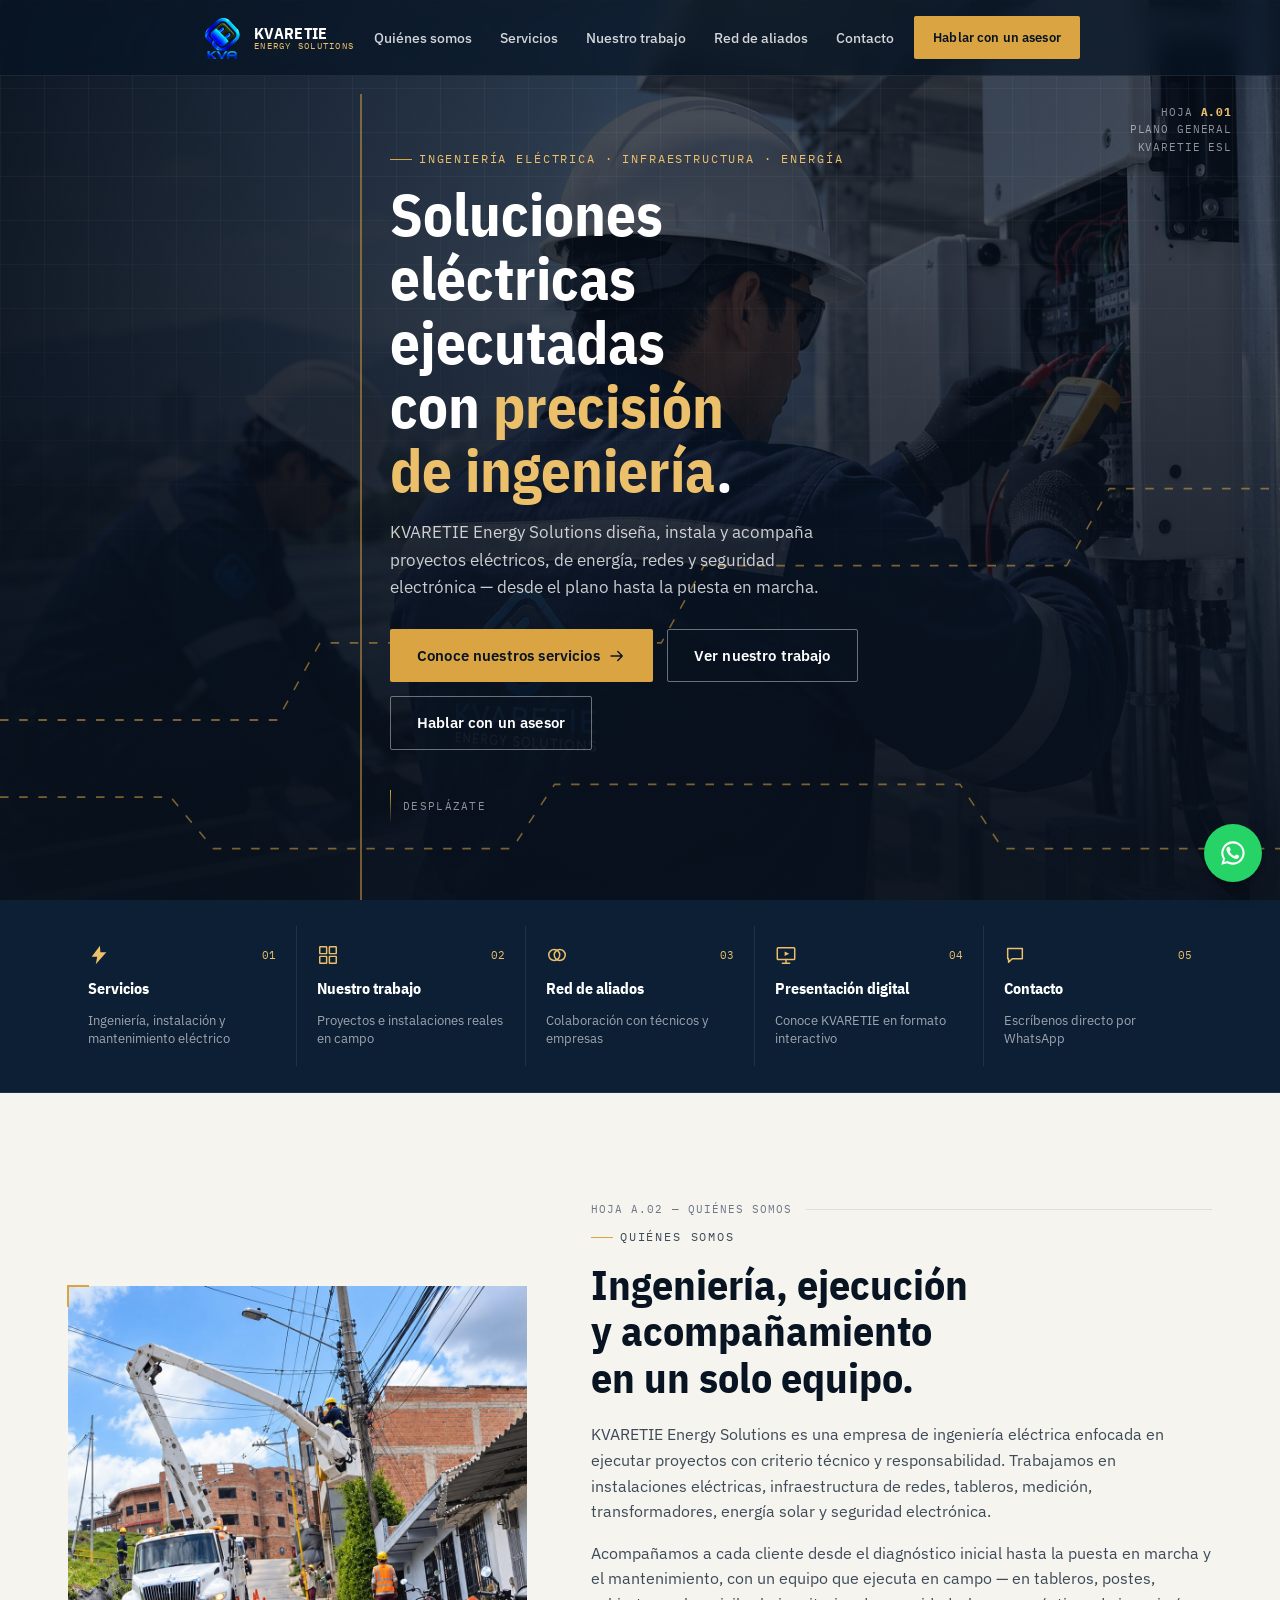
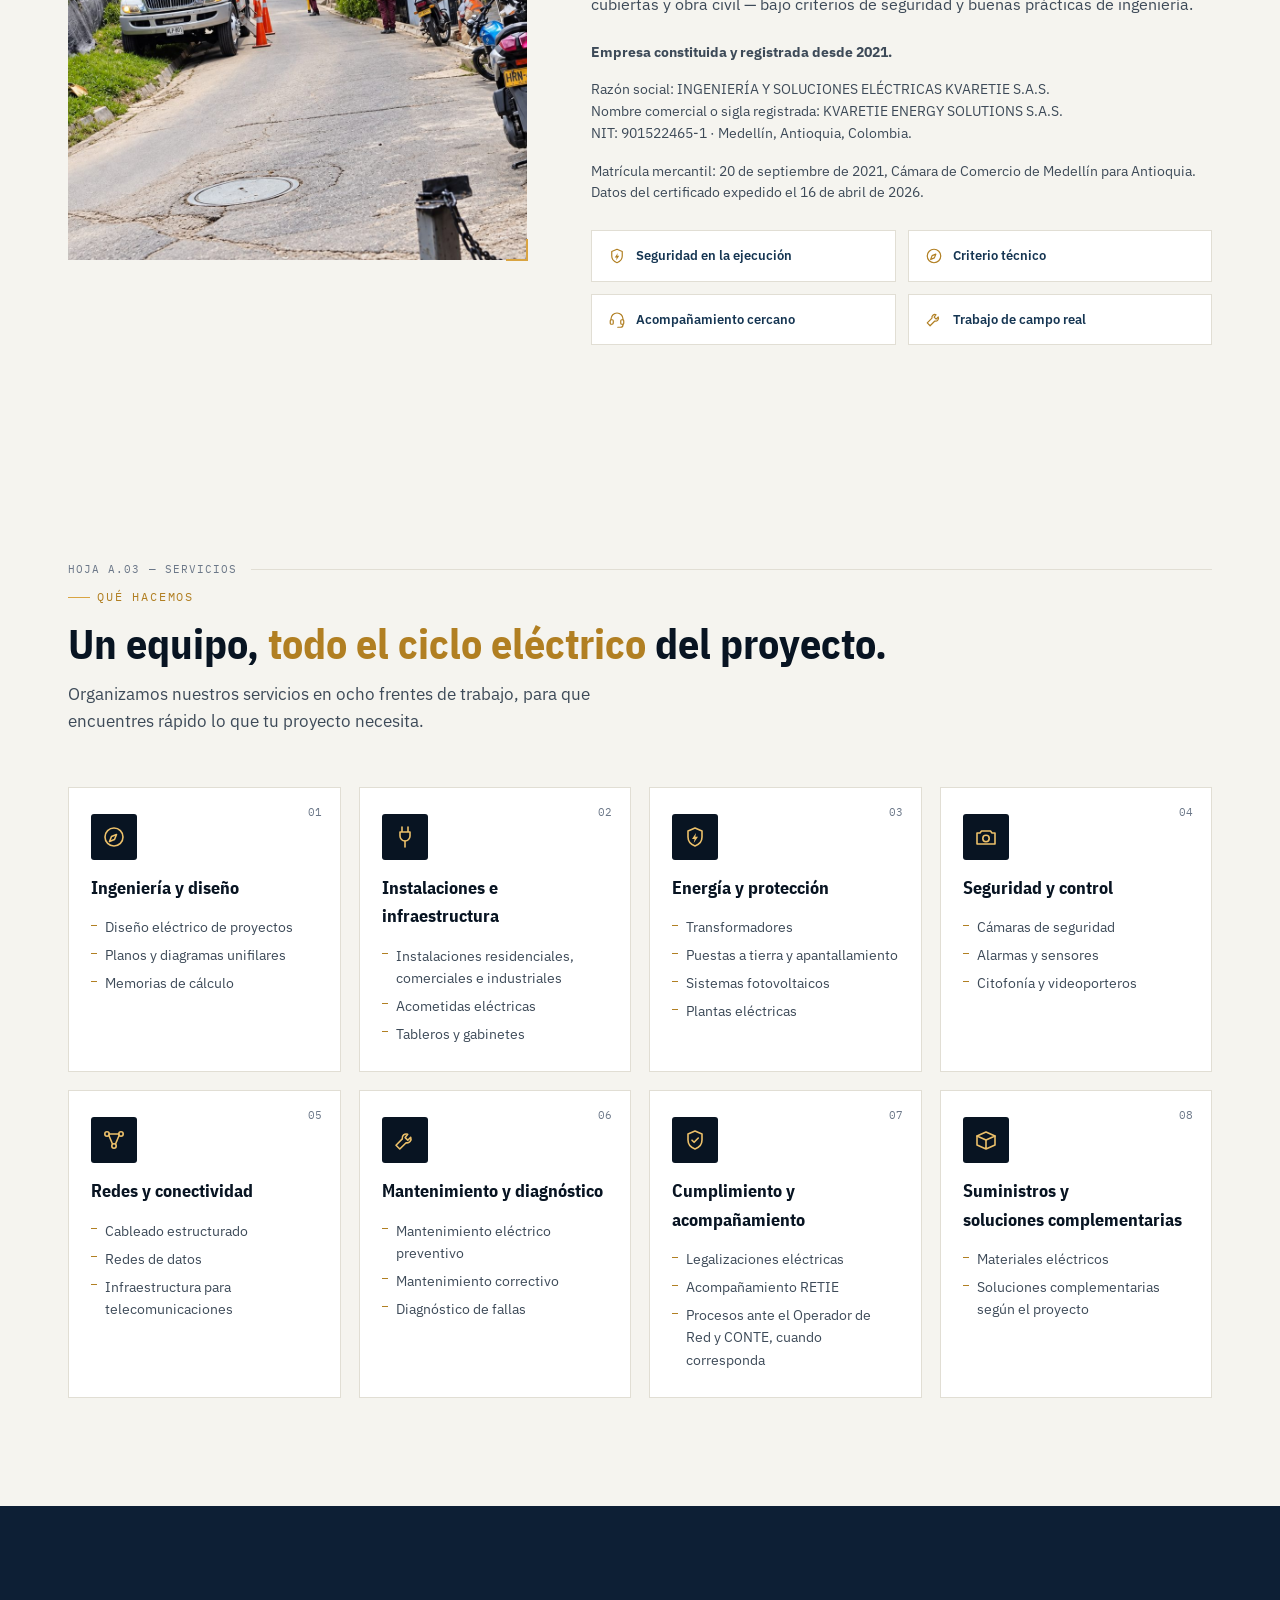
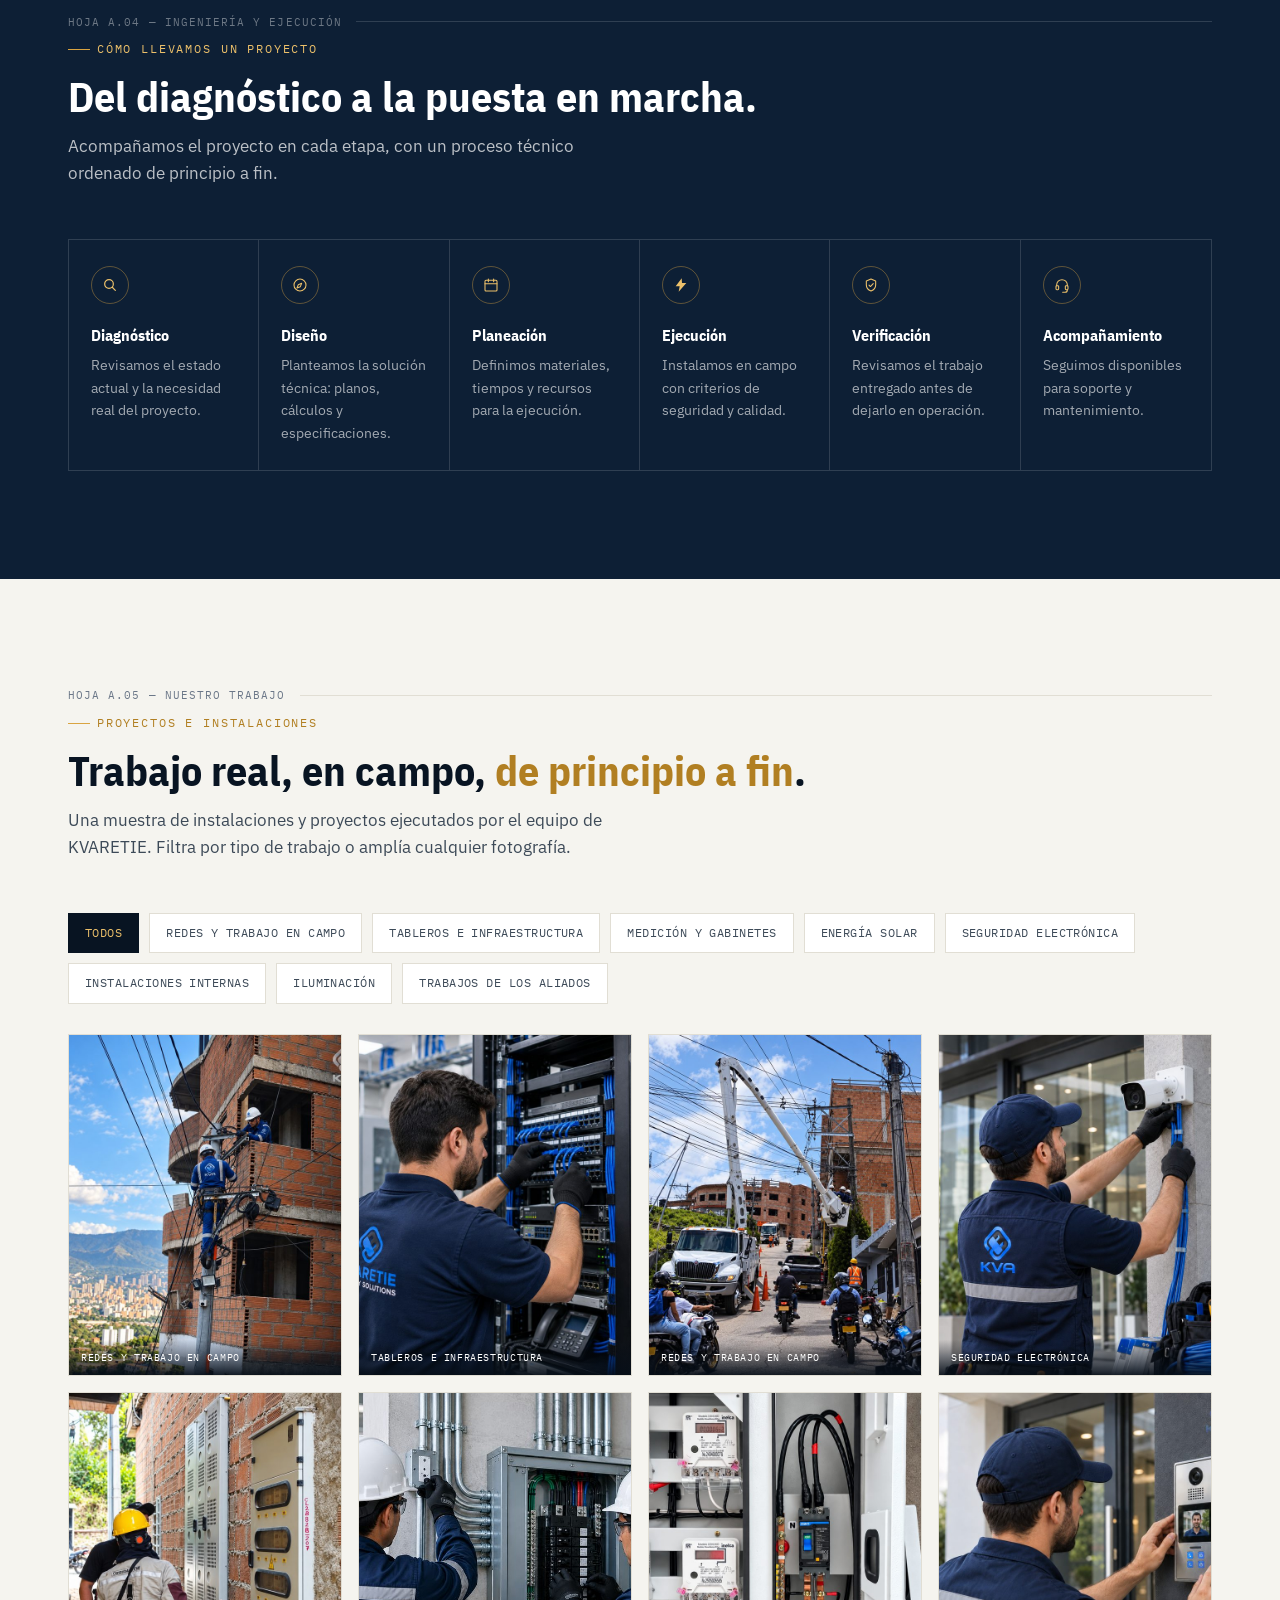
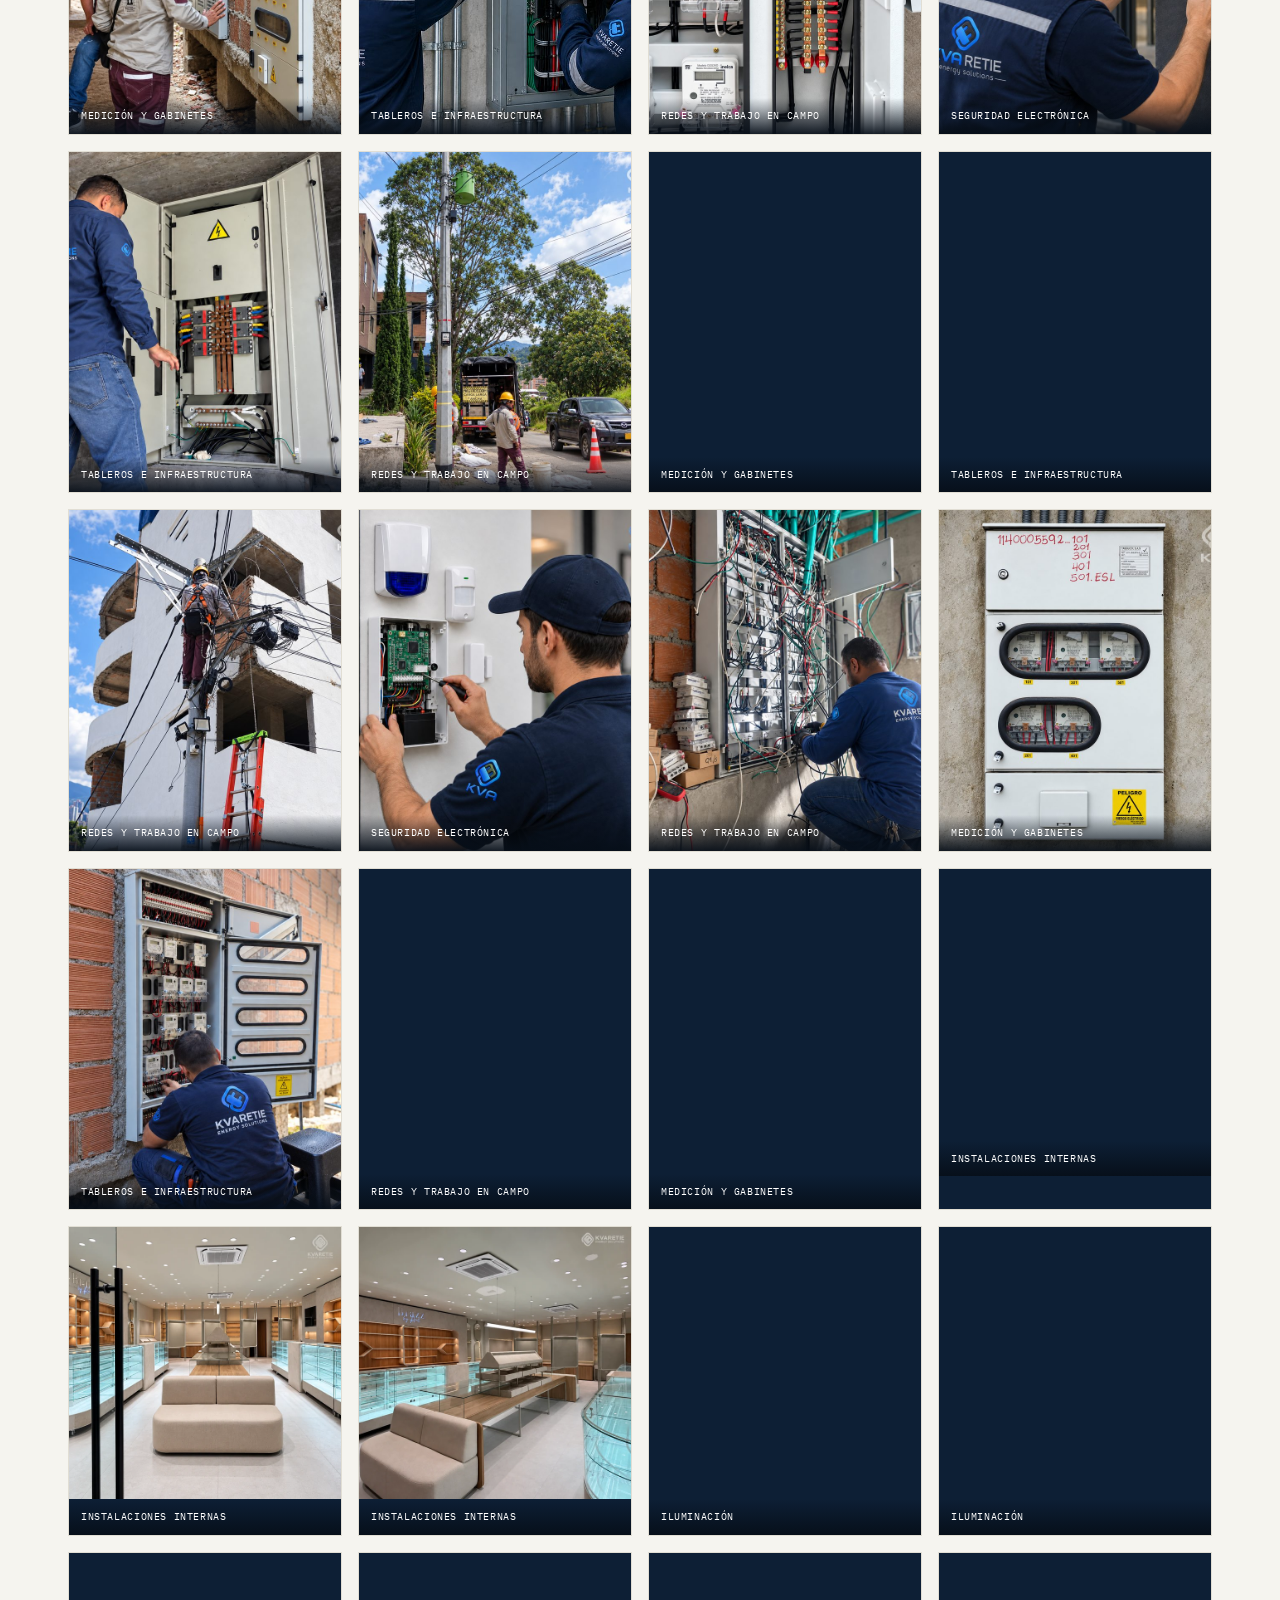
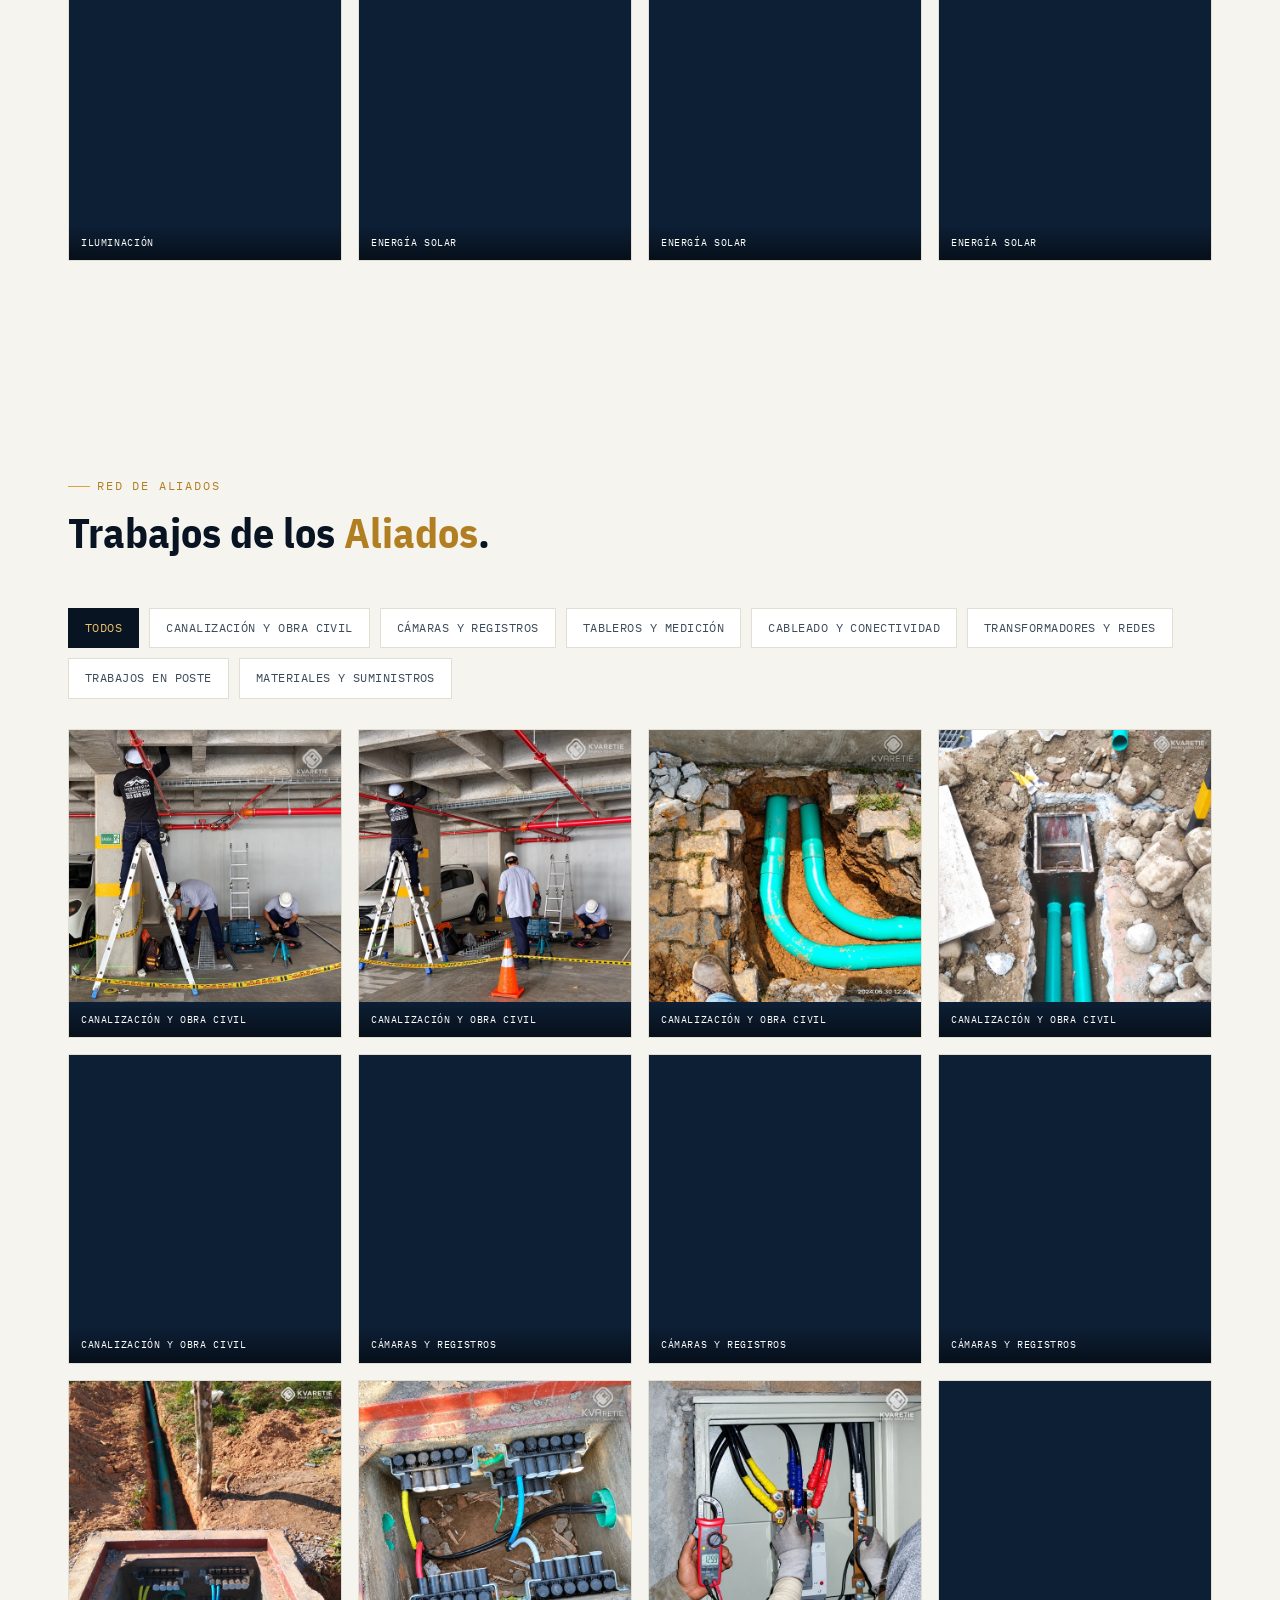
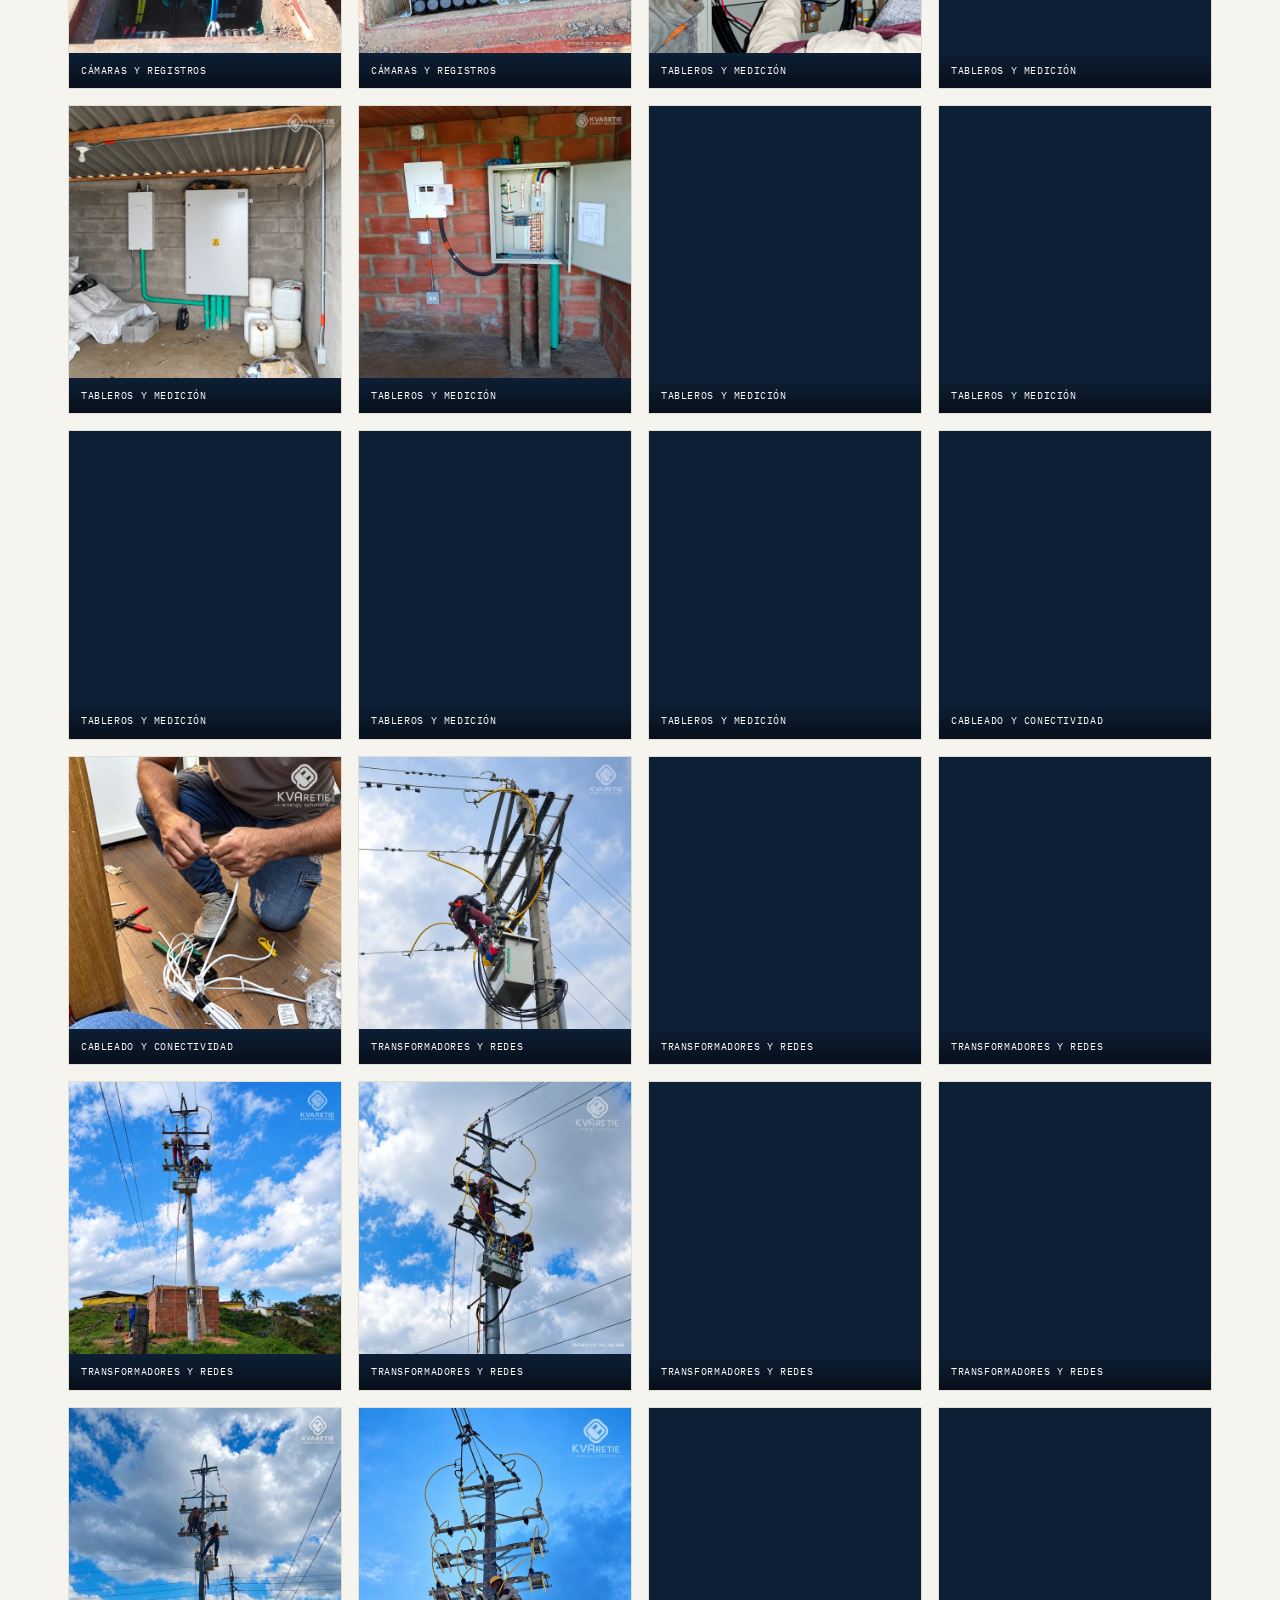
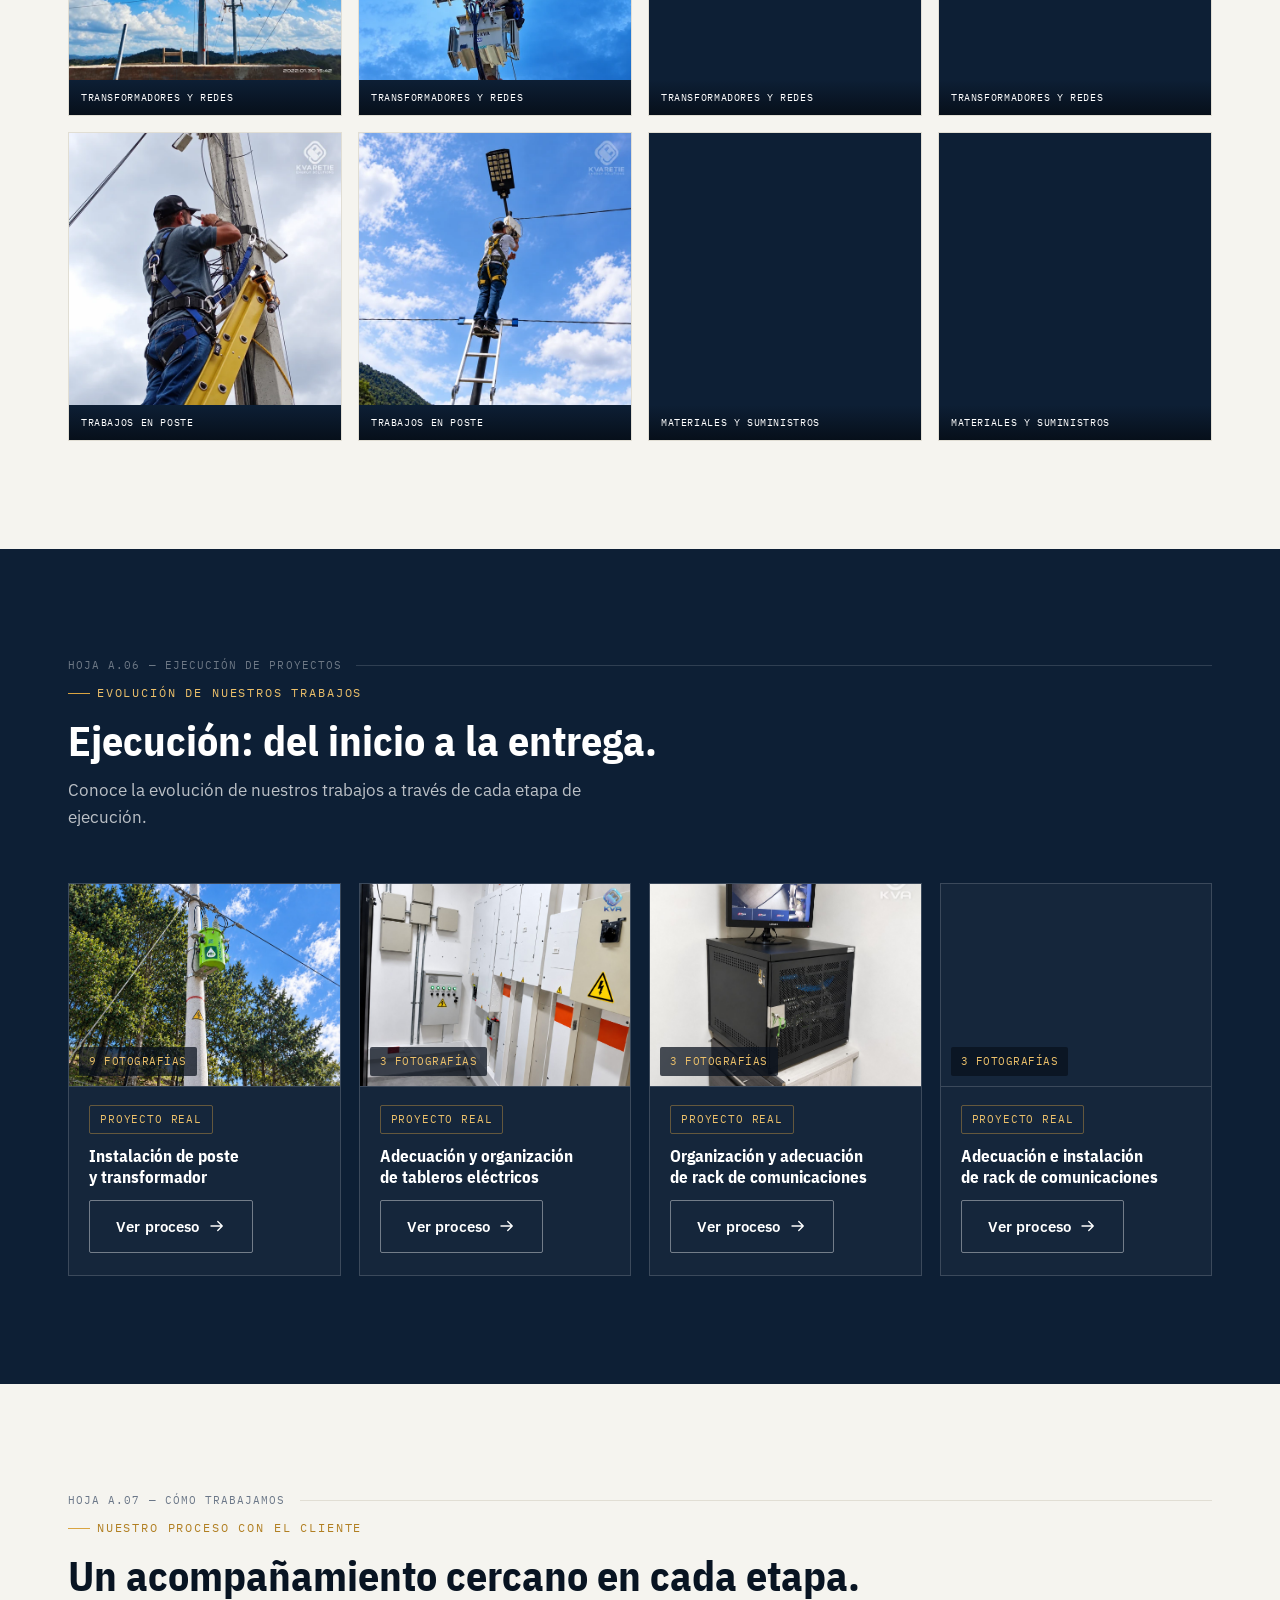
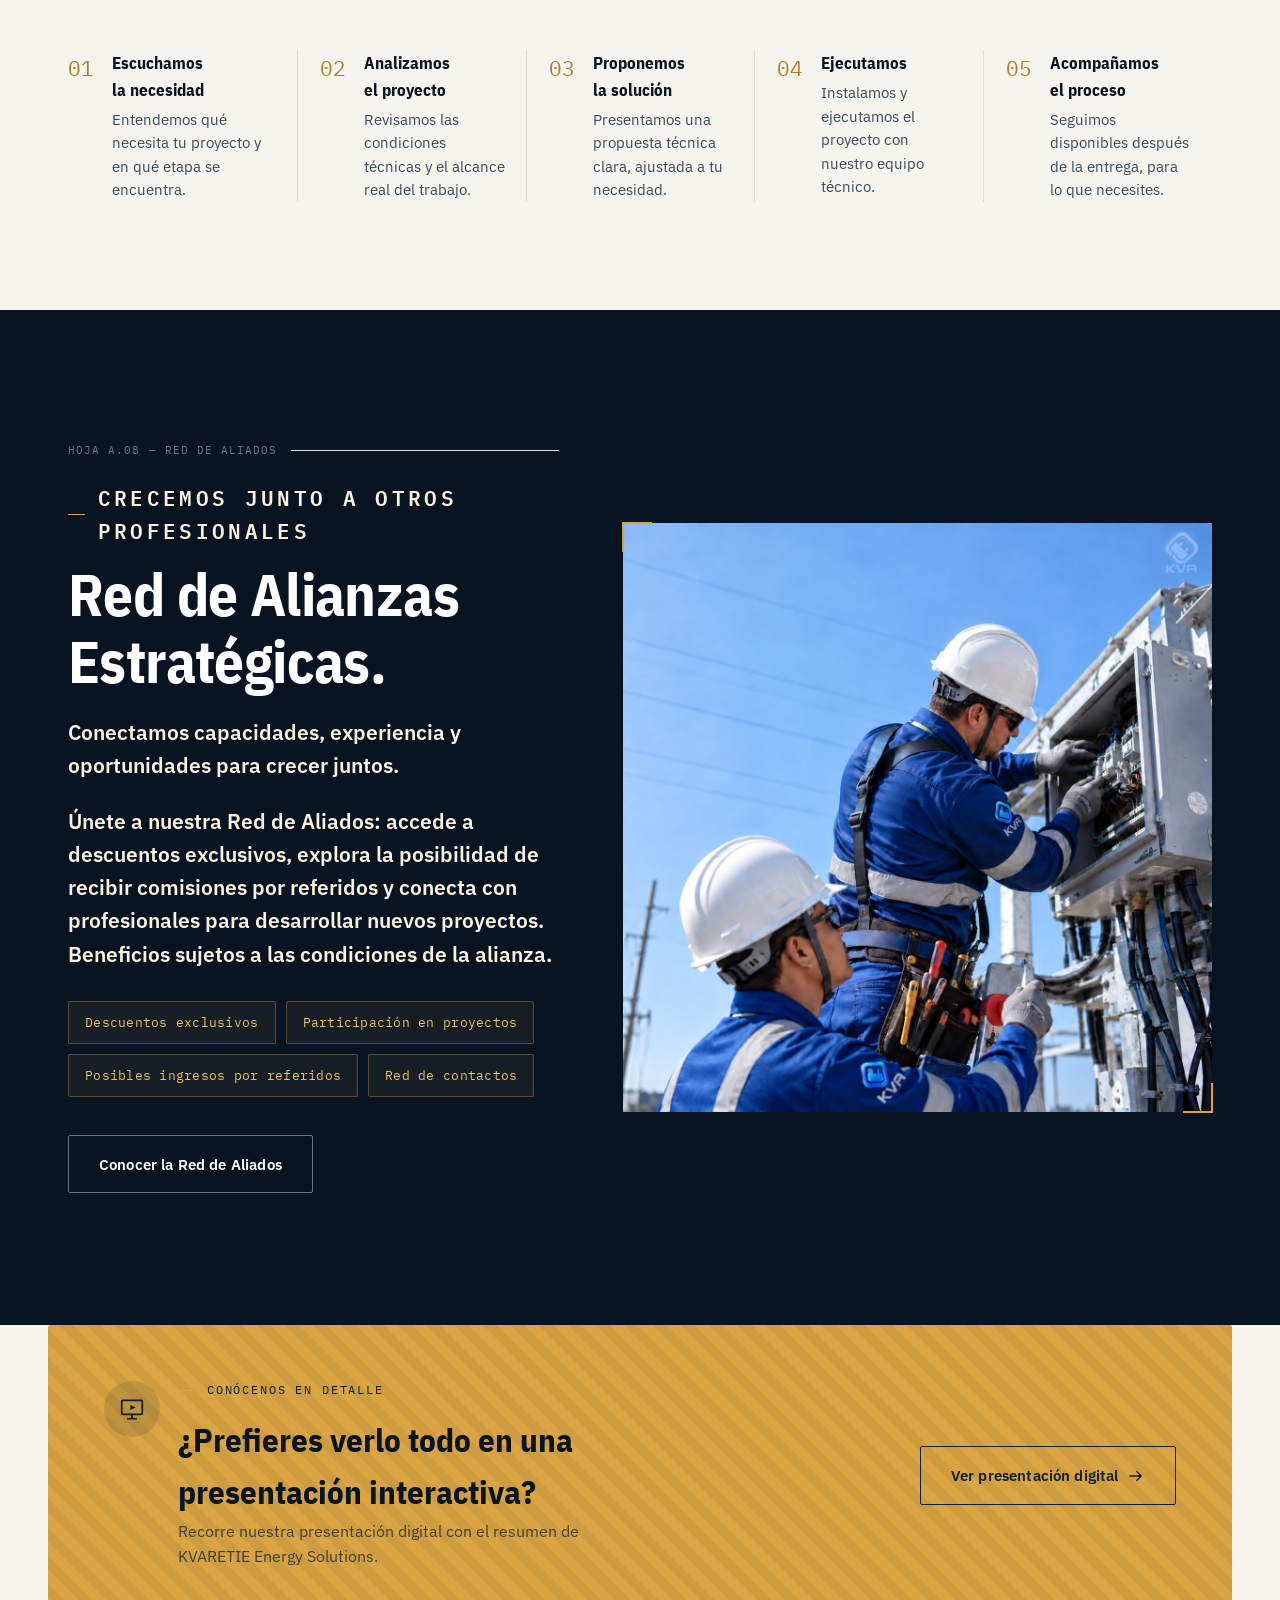
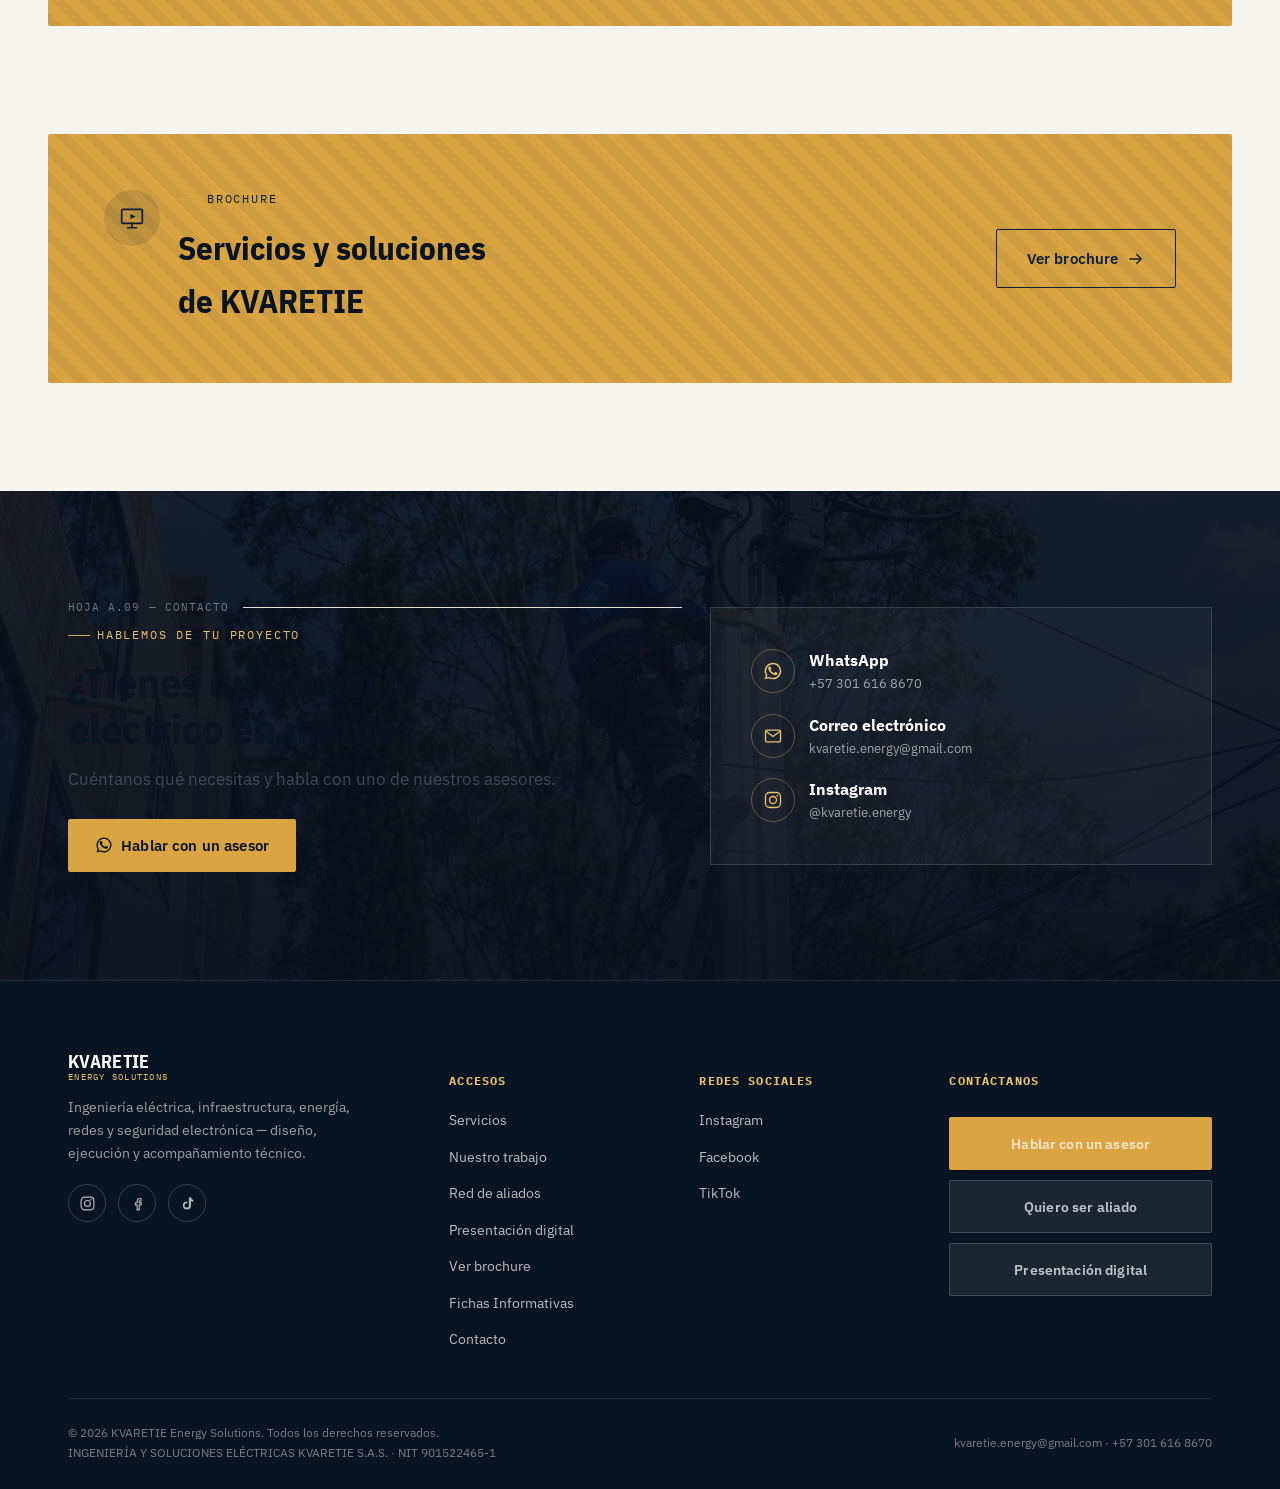
==== commit 3af41b84: "Inicio, sitemap y robots: URLs canonicas y metadatos en kvaretie.com; carga social-links.js" ====
--- a/index.html
+++ b/index.html
@@ -10,7 +10,7 @@
 <meta property="og:site_name" content="KVARETIE Energy Solutions">
 <meta property="og:title" content="KVARETIE Energy Solutions — Ingeniería eléctrica y soluciones técnicas">
 <meta property="og:description" content="Diseño, instalación y acompañamiento en proyectos eléctricos, de energía, redes y seguridad electrónica.">
-<meta property="og:image" content="https://kvaretieenergy-rgb.github.io/kvaretie-web/assets/img/tecnicos-paneles-solares-tablero-full.jpg">
+<meta property="og:image" content="https://kvaretie.com/assets/img/tecnicos-paneles-solares-tablero-full.jpg">
 <meta name="twitter:card" content="summary_large_image">
 
 <link rel="preconnect" href="https://fonts.googleapis.com">
@@ -23,7 +23,7 @@
   "@context": "https://schema.org",
   "@type": "ElectricalContractor",
   "name": "KVARETIE Energy Solutions",
-  "image":"https://kvaretieenergy-rgb.github.io/kvaretie-web/assets/img/tecnicos-paneles-solares-tablero-full.jpg",
+  "image":"https://kvaretie.com/assets/img/tecnicos-paneles-solares-tablero-full.jpg",
   "telephone": "+57 301 616 8670",
   "email": "kvaretie.energy@gmail.com",
   "sameAs": [
@@ -33,8 +33,8 @@
   ]
 }
 </script>
-<link rel="canonical" href="https://kvaretieenergy-rgb.github.io/kvaretie-web/">
-<meta property="og:url" content="https://kvaretieenergy-rgb.github.io/kvaretie-web/">
+<link rel="canonical" href="https://kvaretie.com/">
+<meta property="og:url" content="https://kvaretie.com/">
 <link rel="icon" type="image/png" href="./presentacion/favicon.png">
 </head>
 <body>
@@ -1054,5 +1054,6 @@
 <script src="assets/js/main.js?v=galerias-20260923" defer></script>
 <script src="./assets/js/contact.js" defer></script>
 <script src="./assets/js/navigation.js" defer></script>
+<script src="./assets/js/social-links.js?v=20260925" defer></script>
 </body>
 </html>
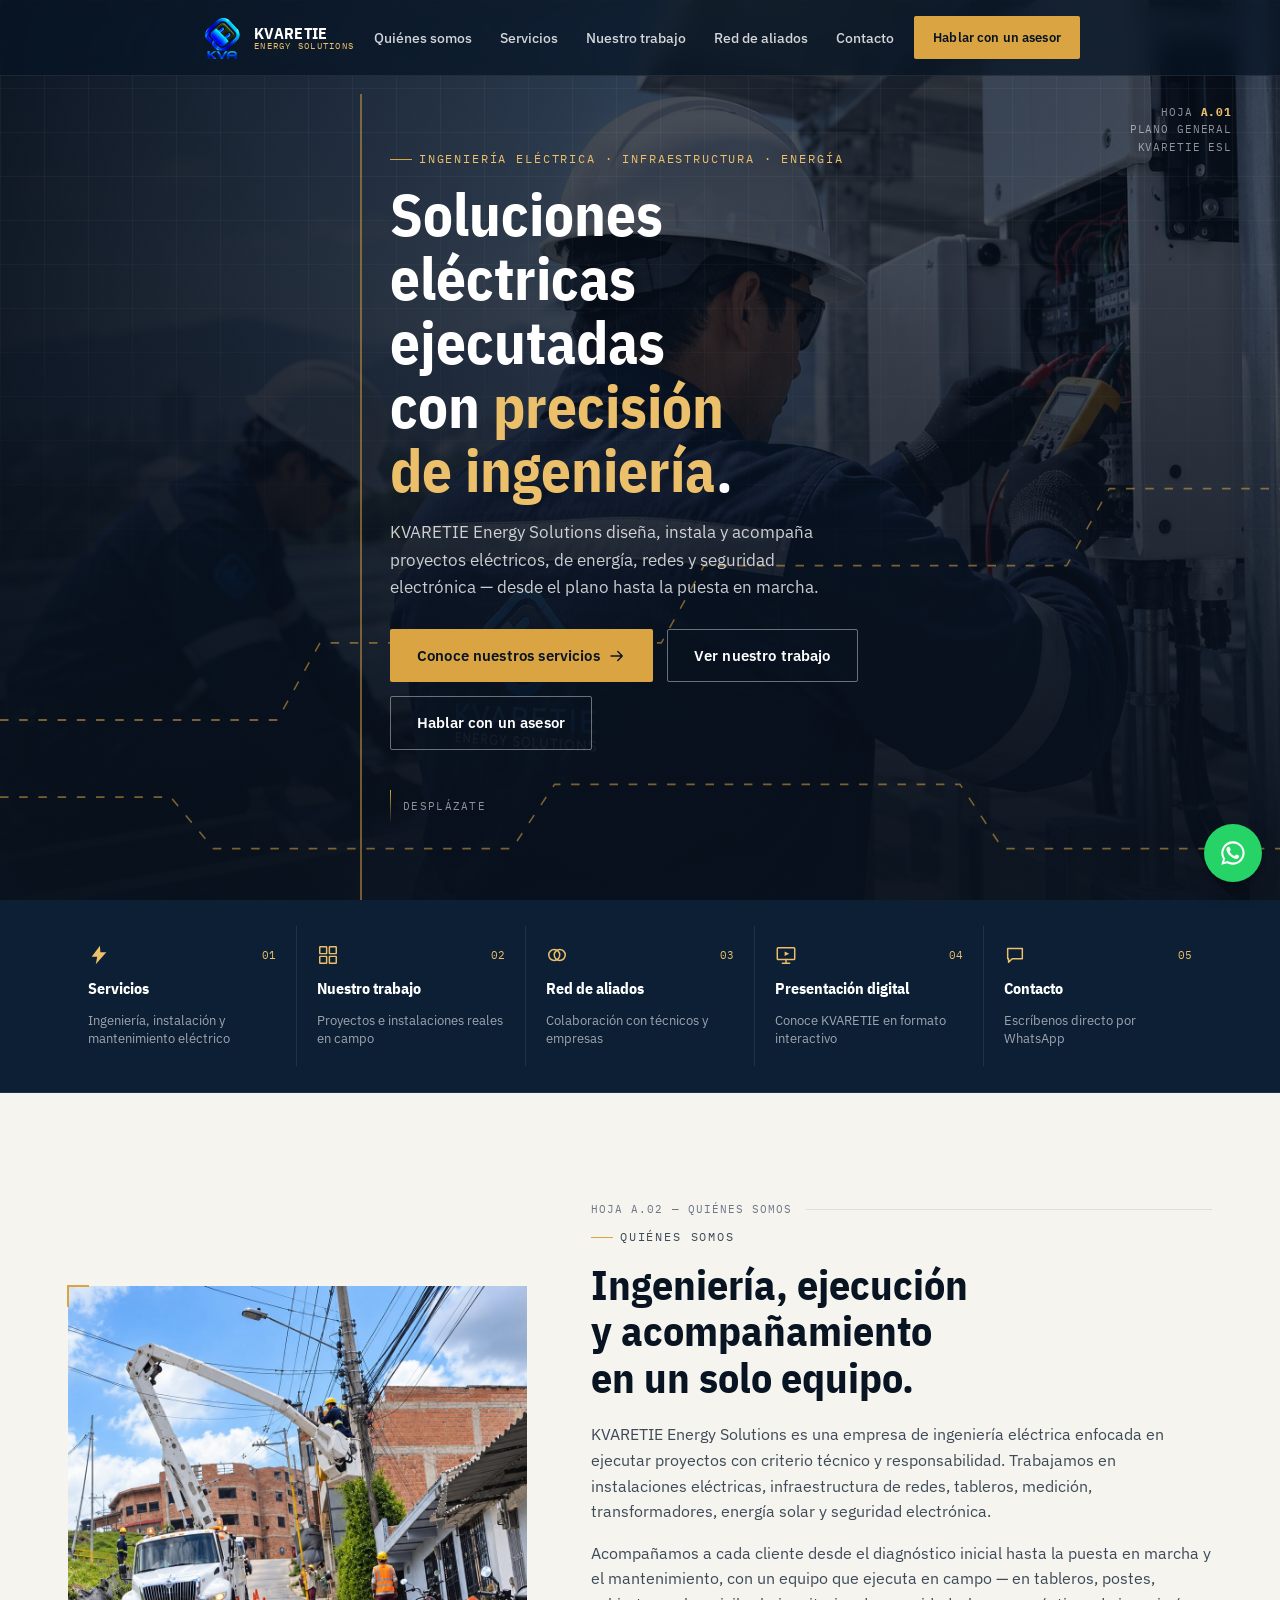
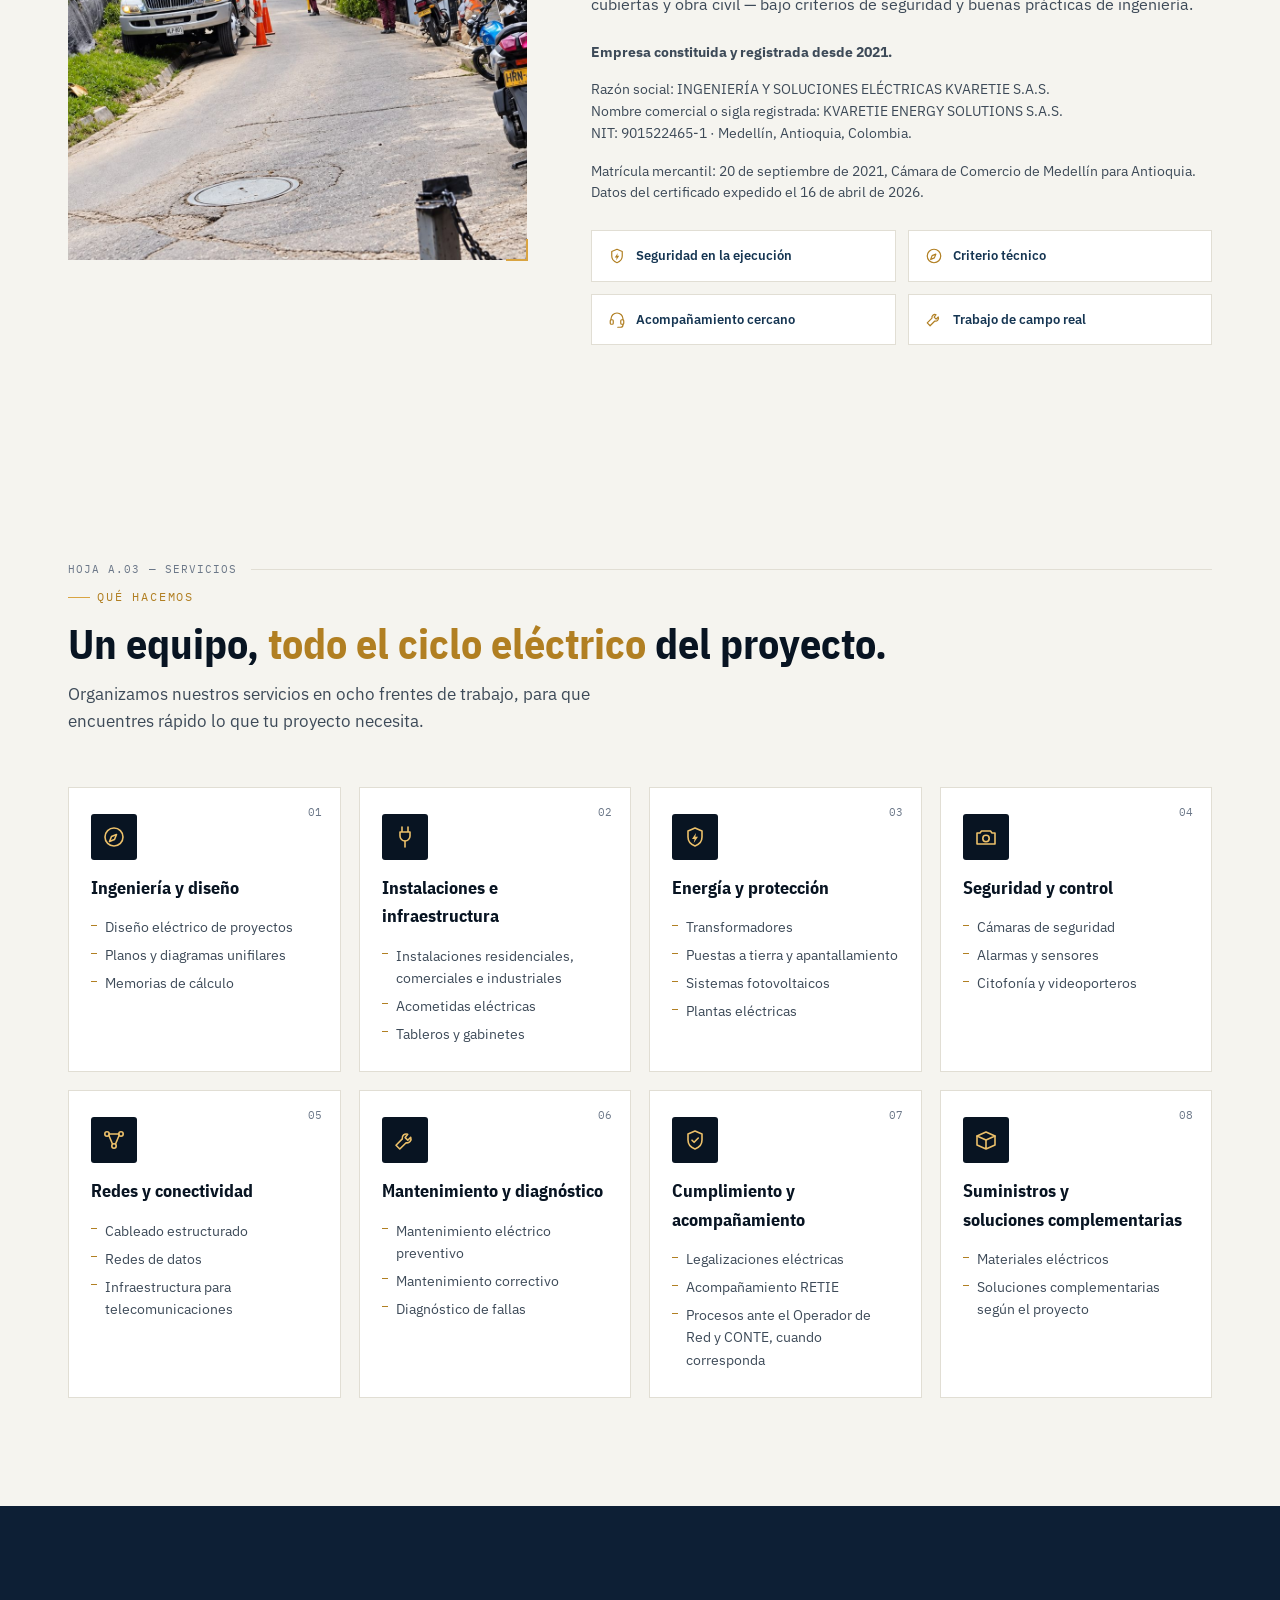
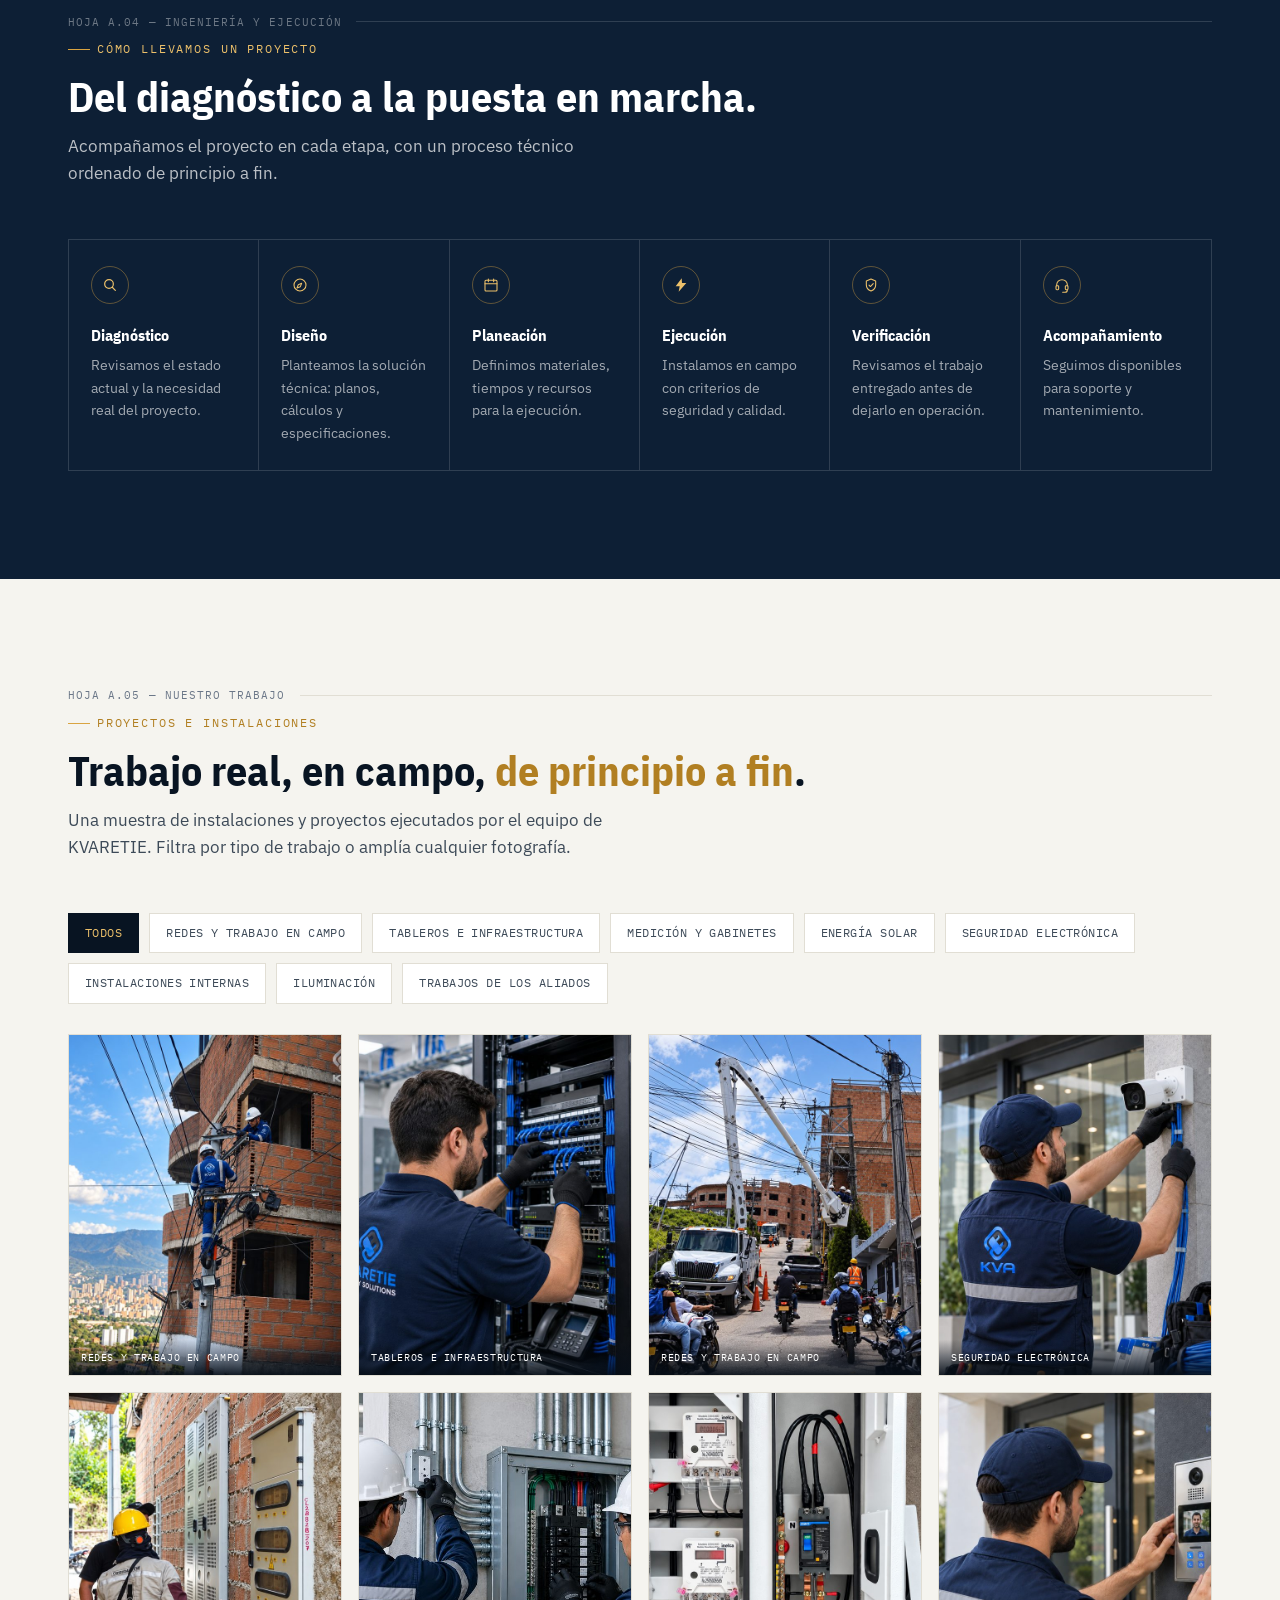
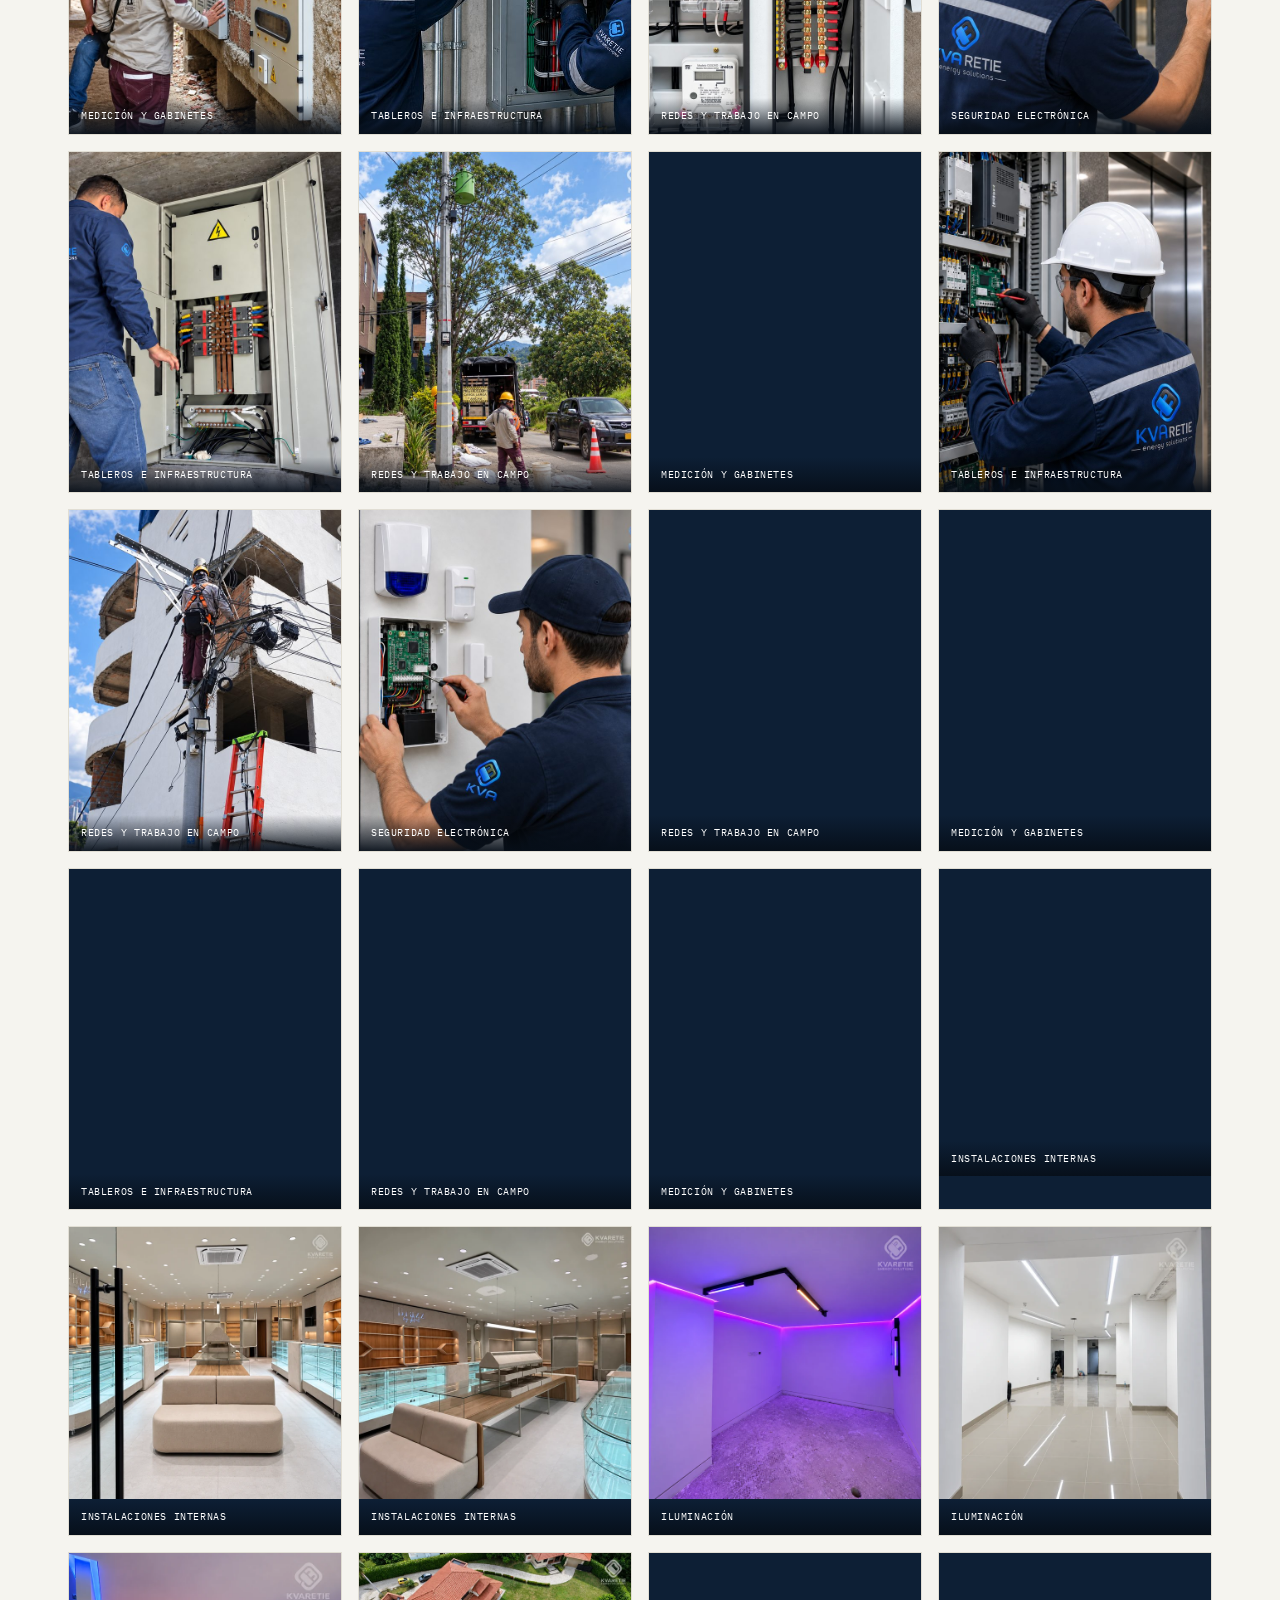
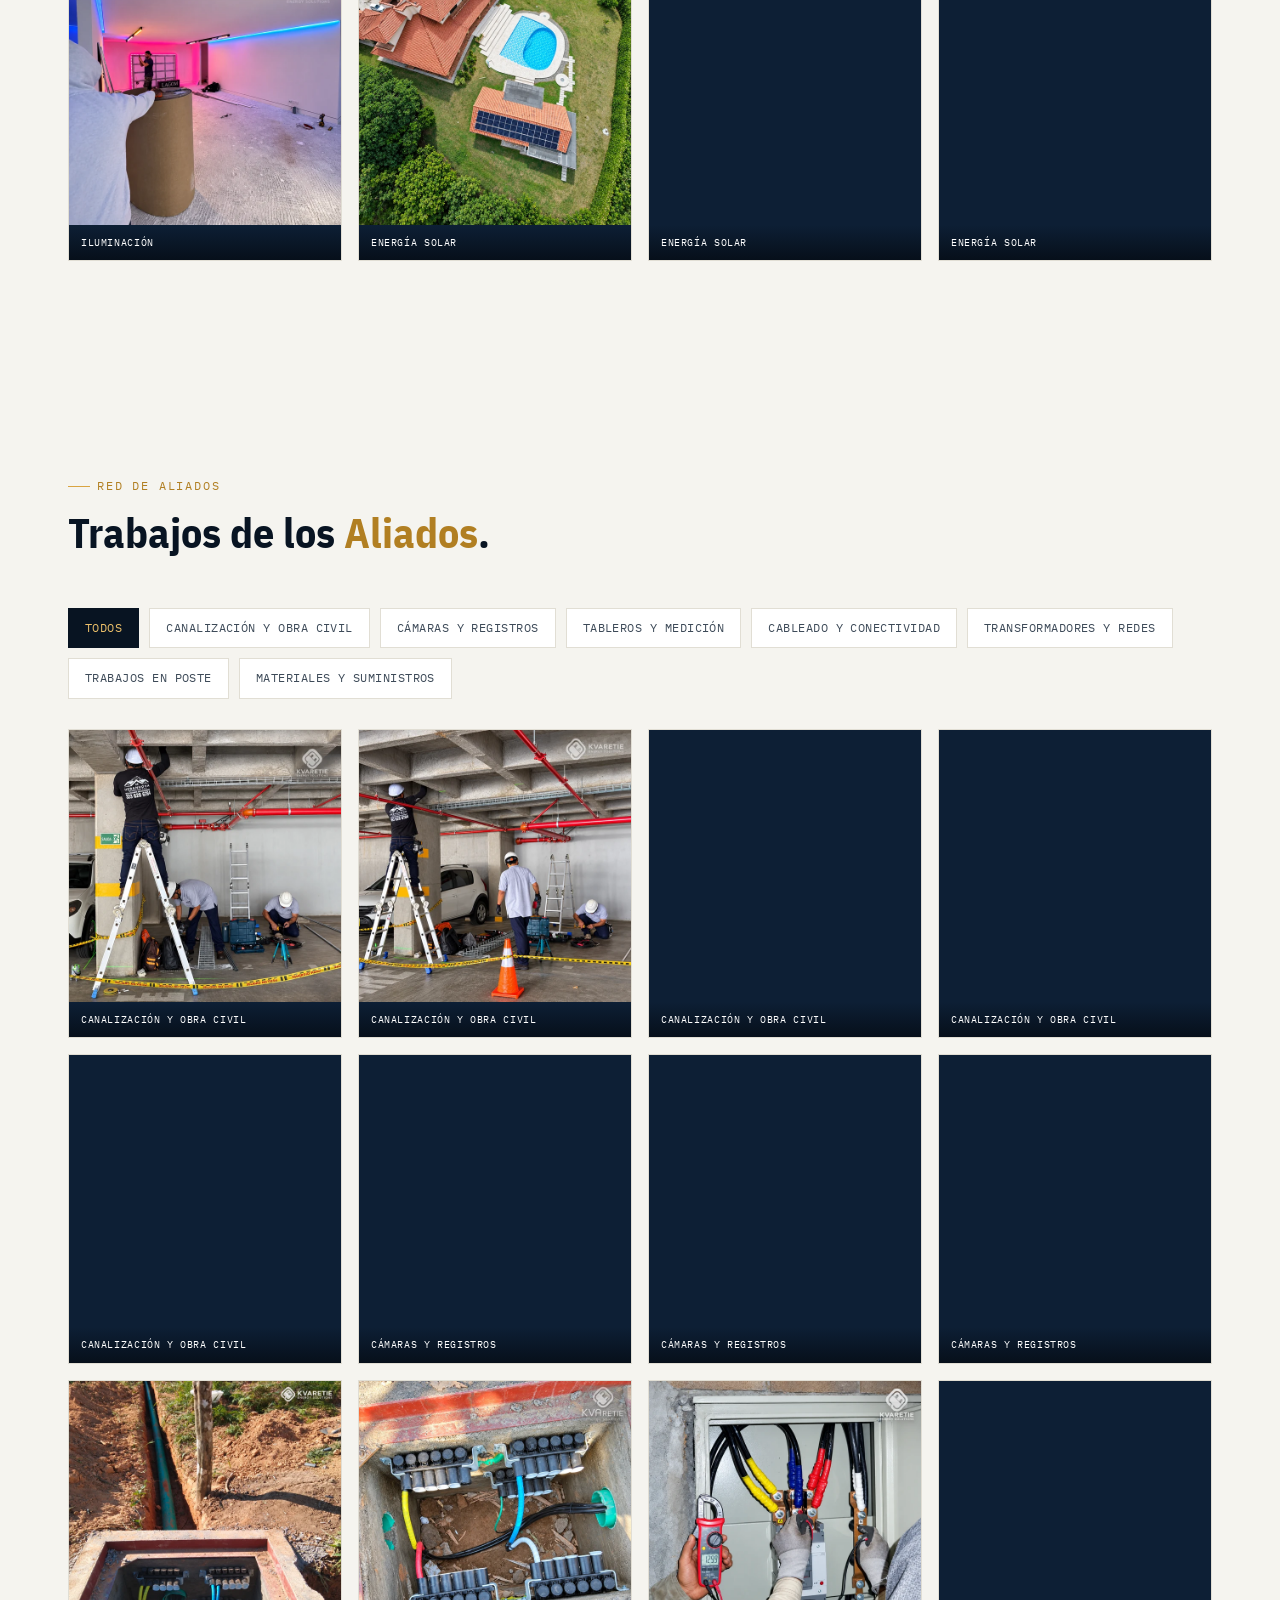
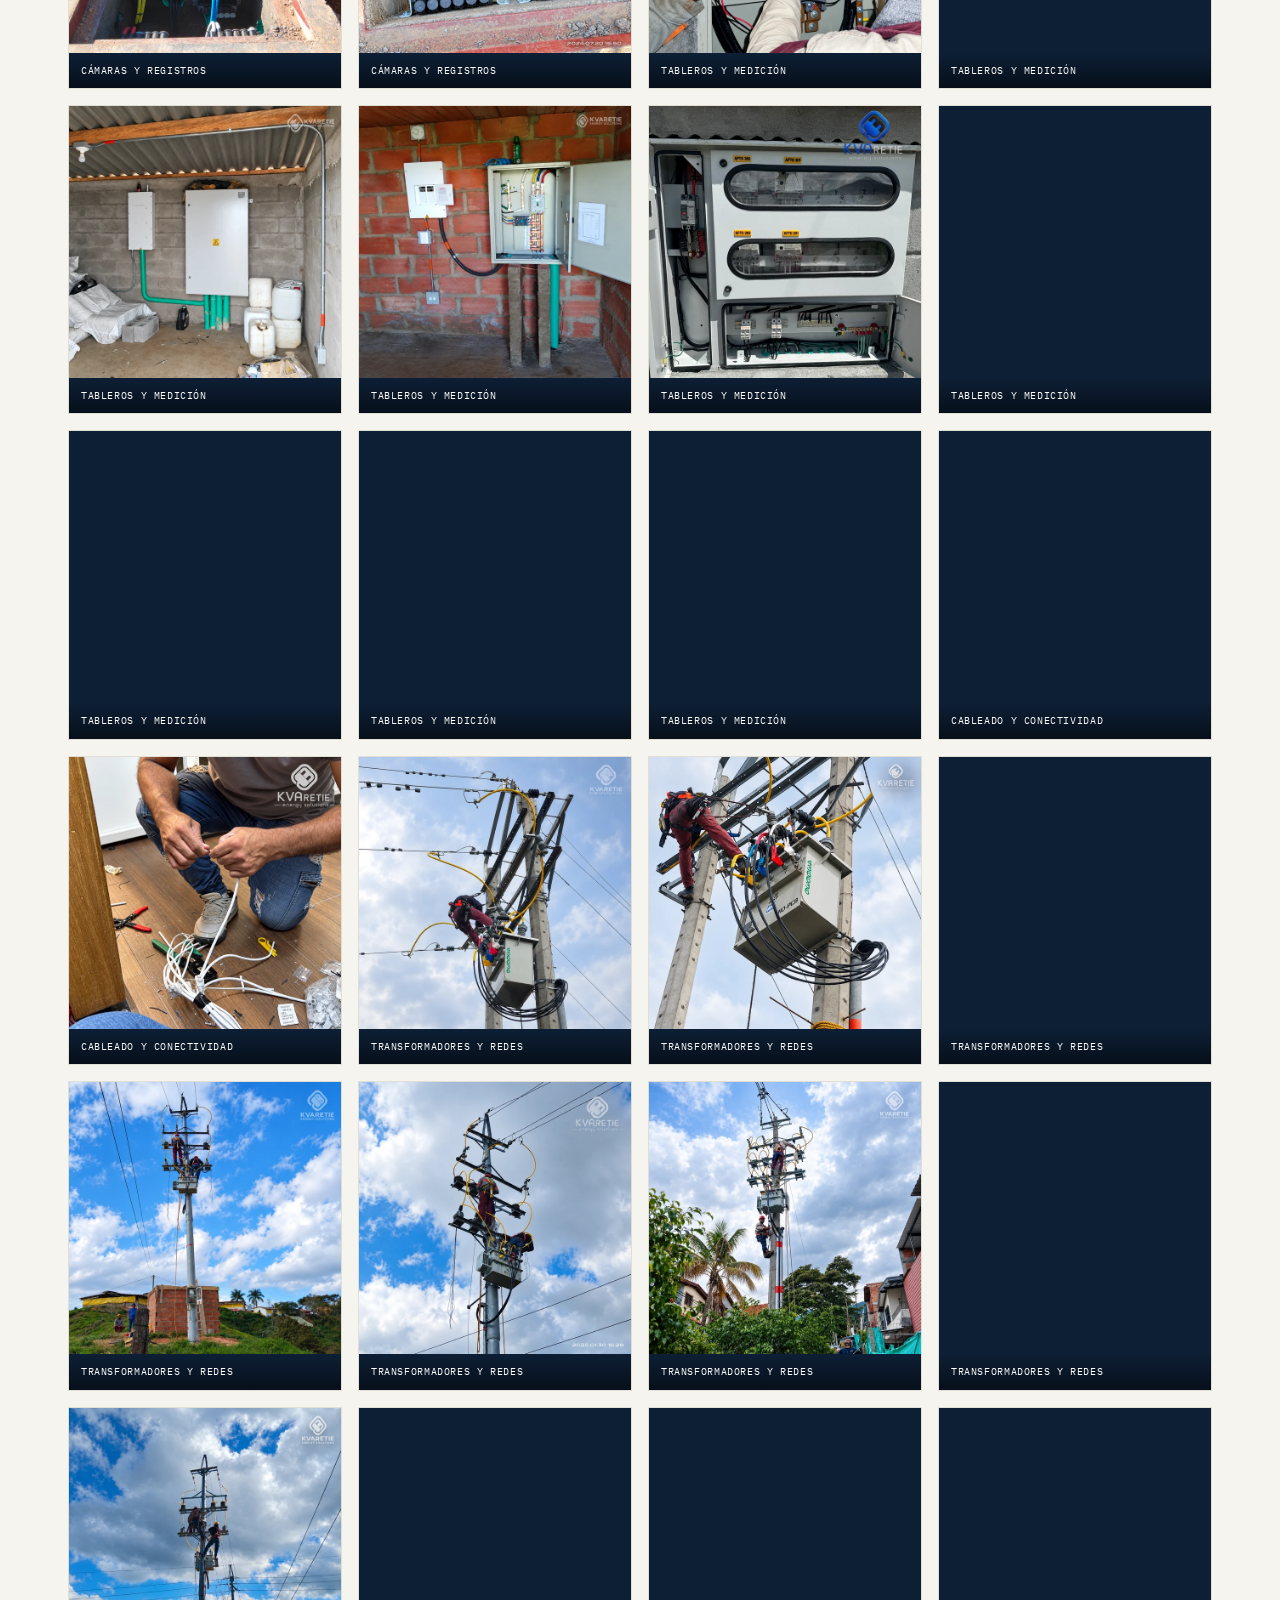
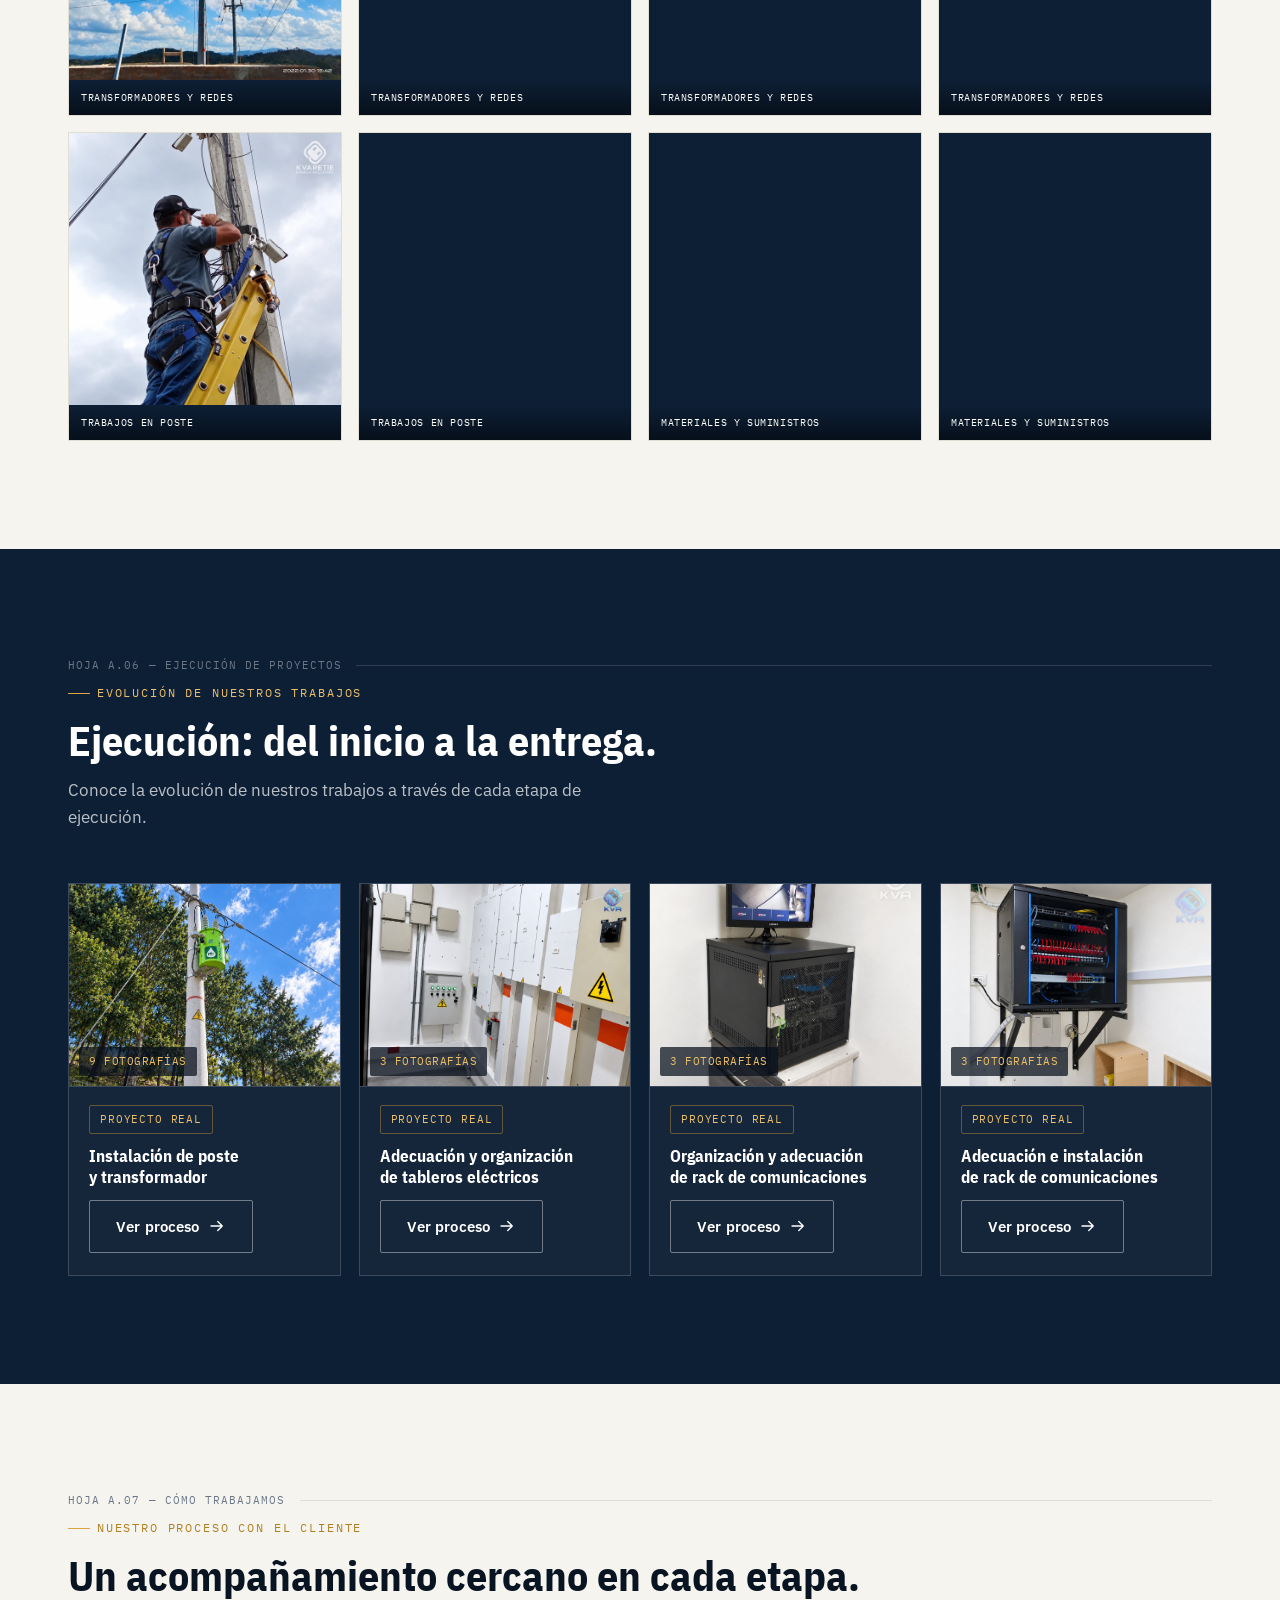
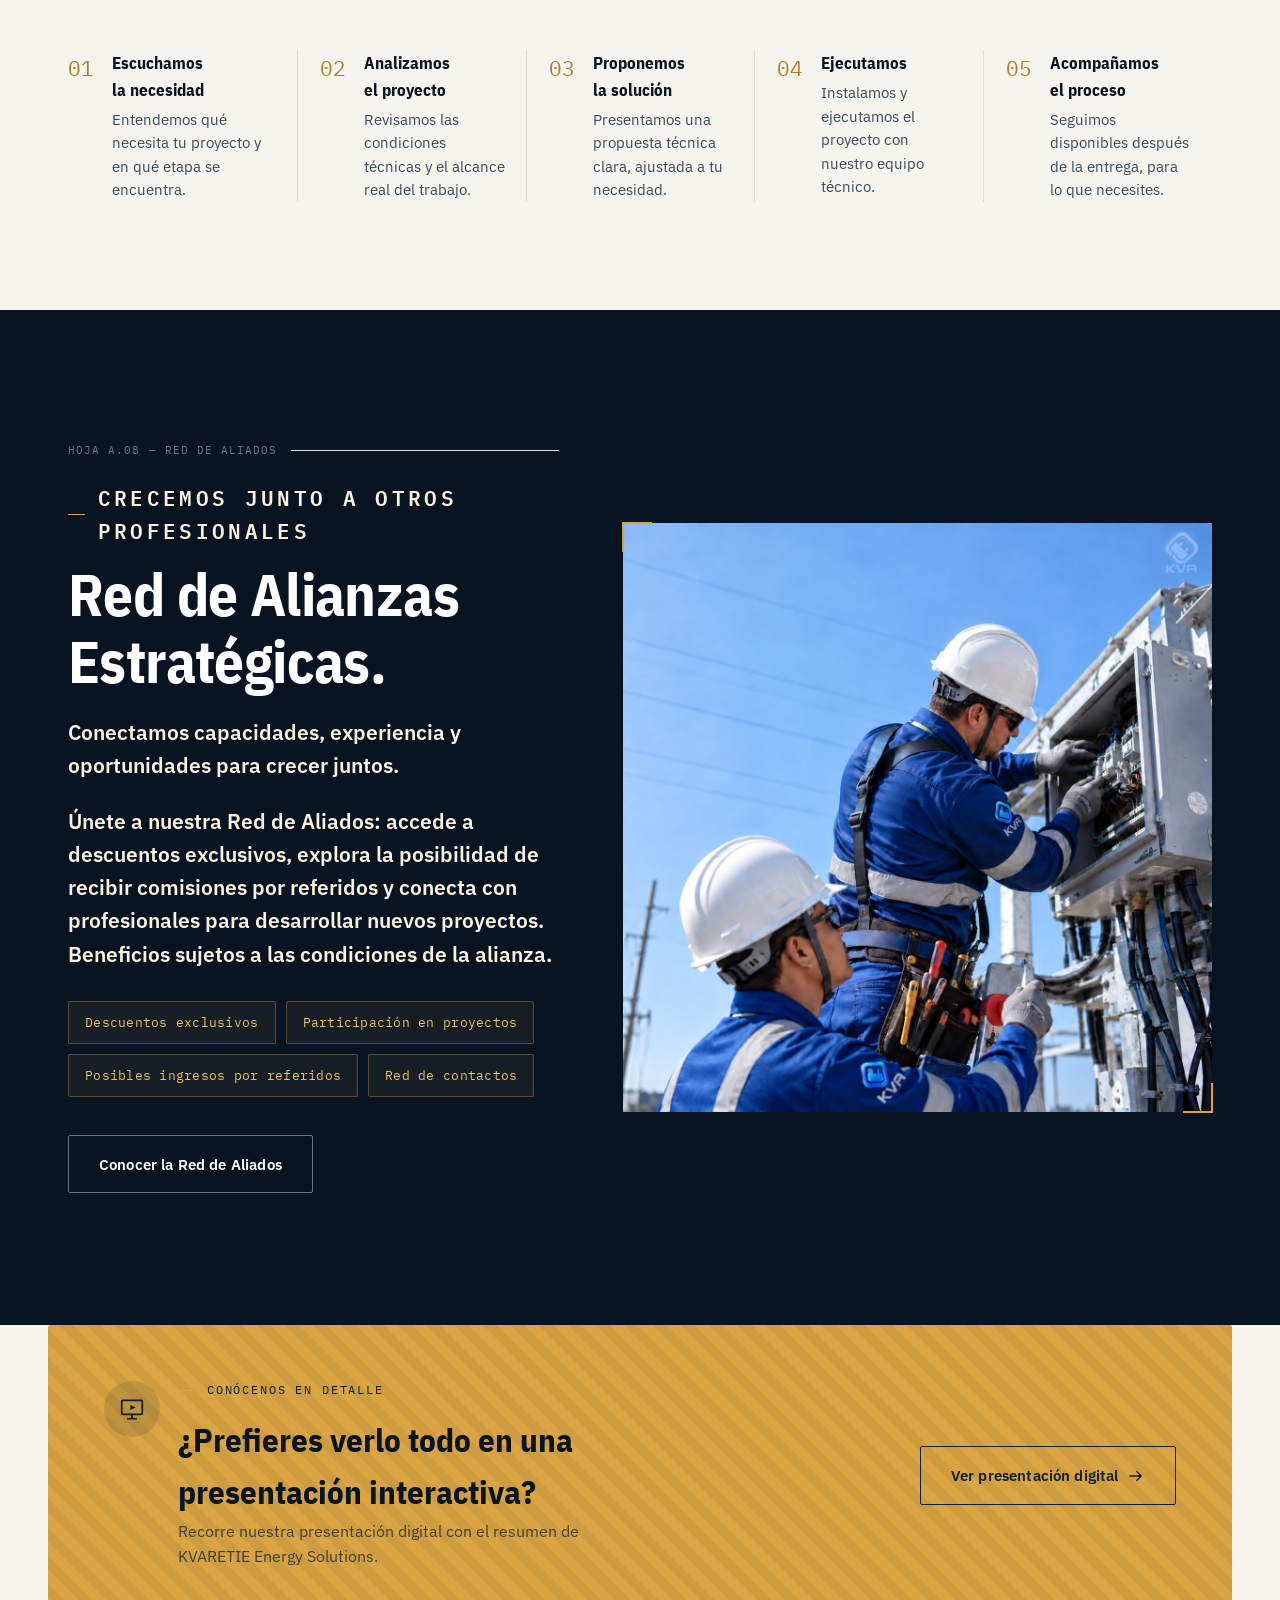
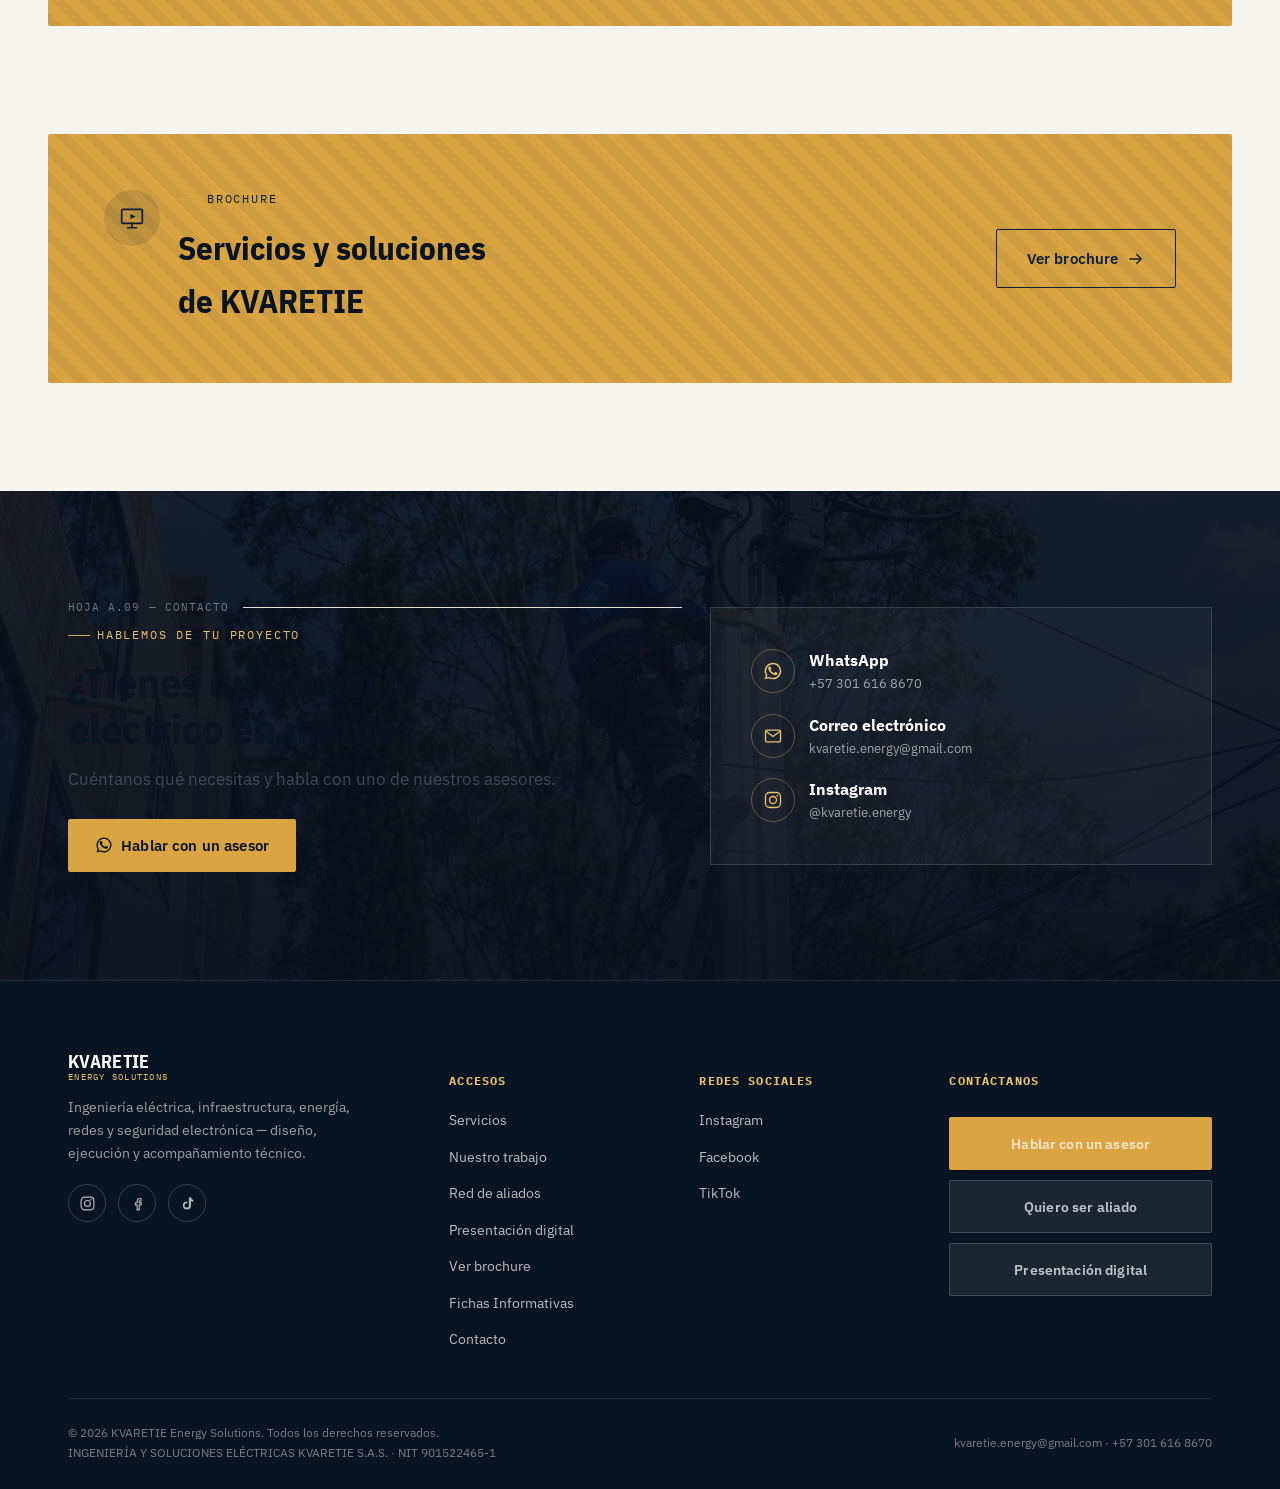
==== commit 7bc07a10: "Inicio: quita la carga de social-links.js (enlaces sociales HTML directos)" ====
--- a/index.html
+++ b/index.html
@@ -1054,6 +1054,5 @@
 <script src="assets/js/main.js?v=galerias-20260923" defer></script>
 <script src="./assets/js/contact.js" defer></script>
 <script src="./assets/js/navigation.js" defer></script>
-<script src="./assets/js/social-links.js?v=20260925" defer></script>
 </body>
 </html>
